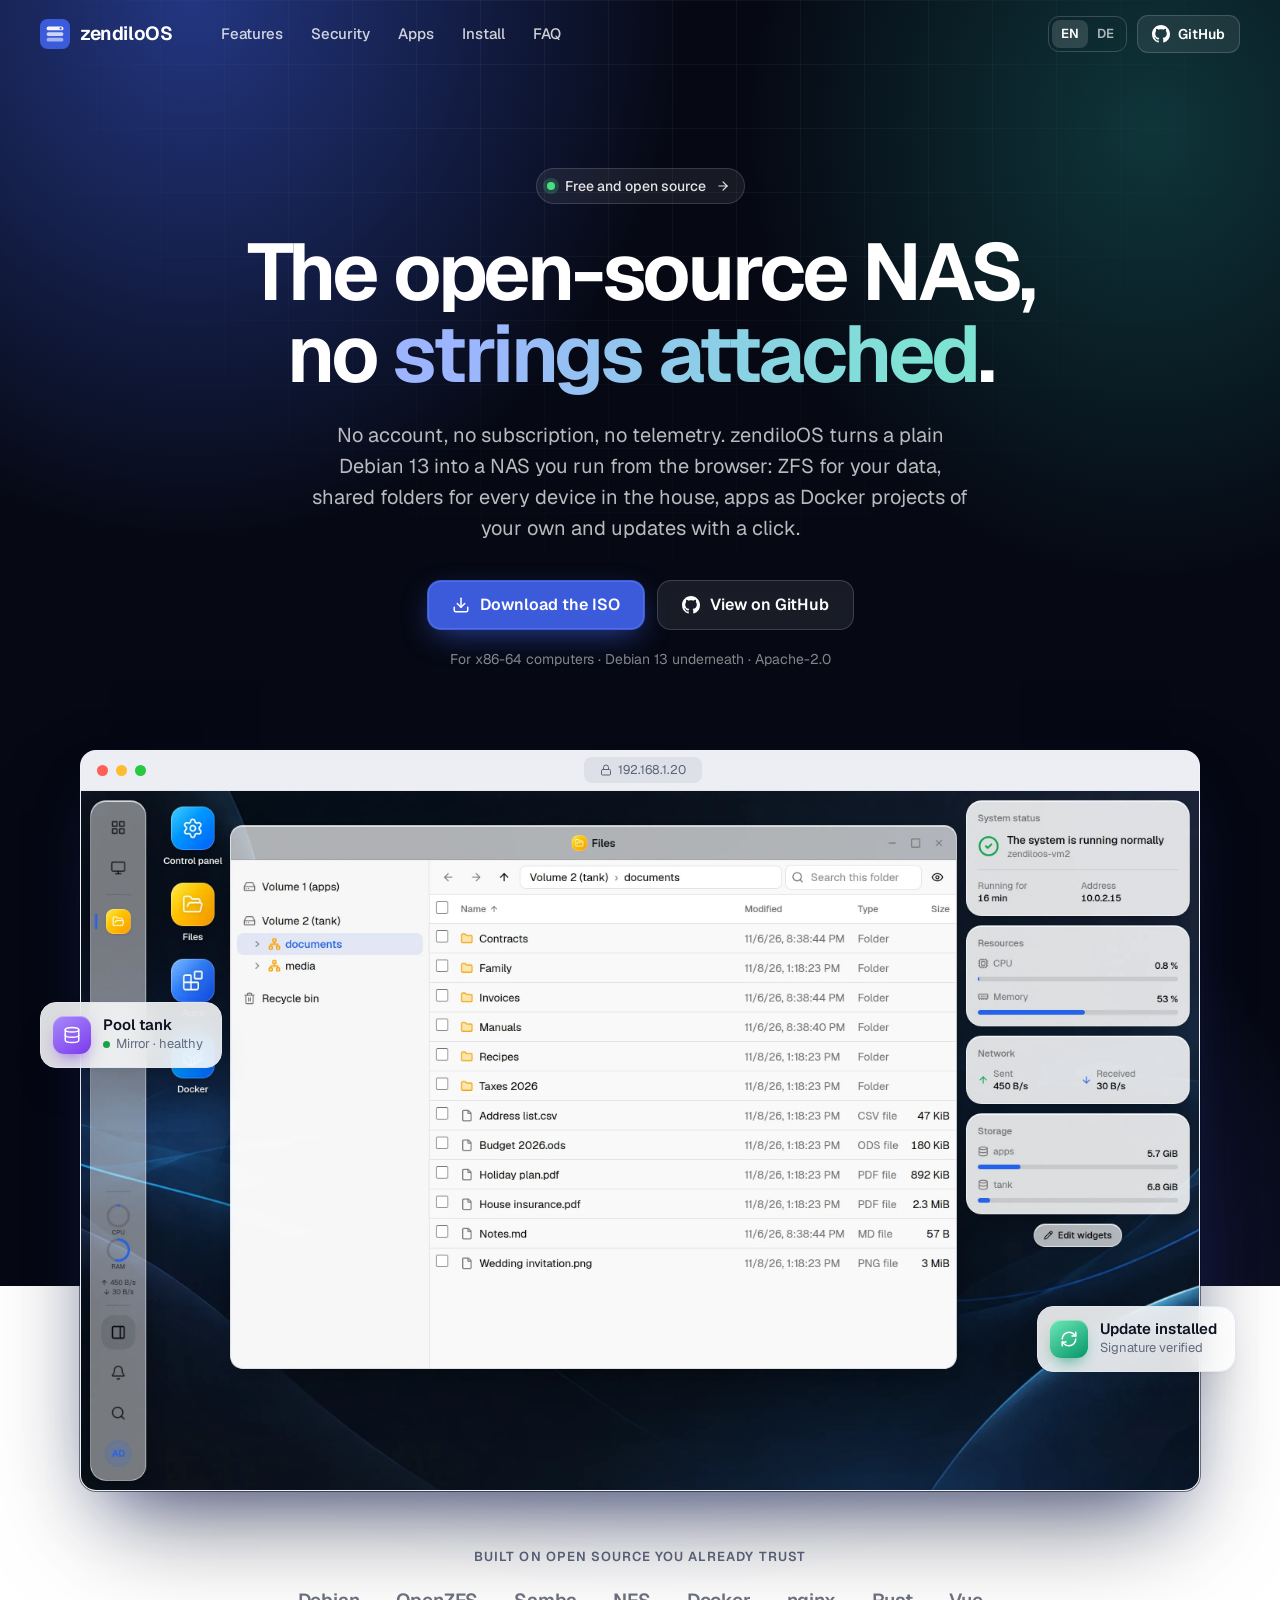
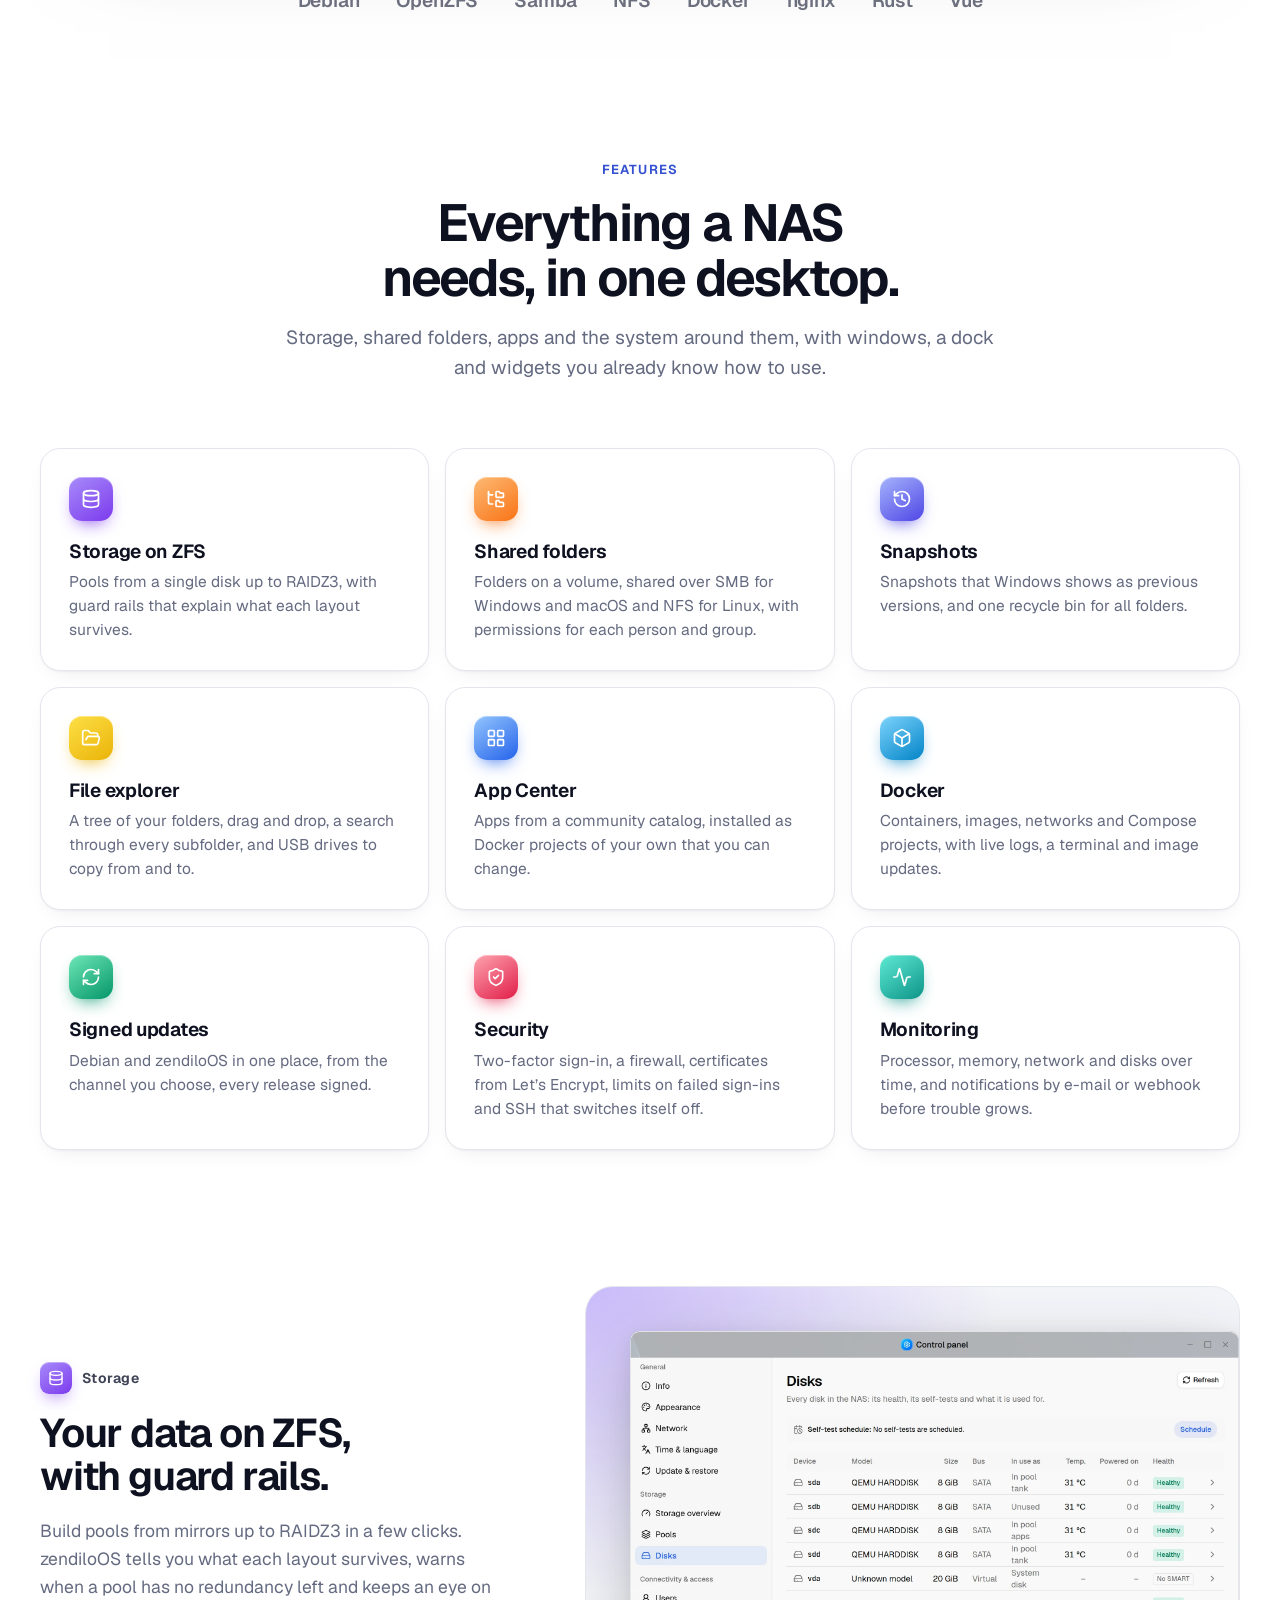
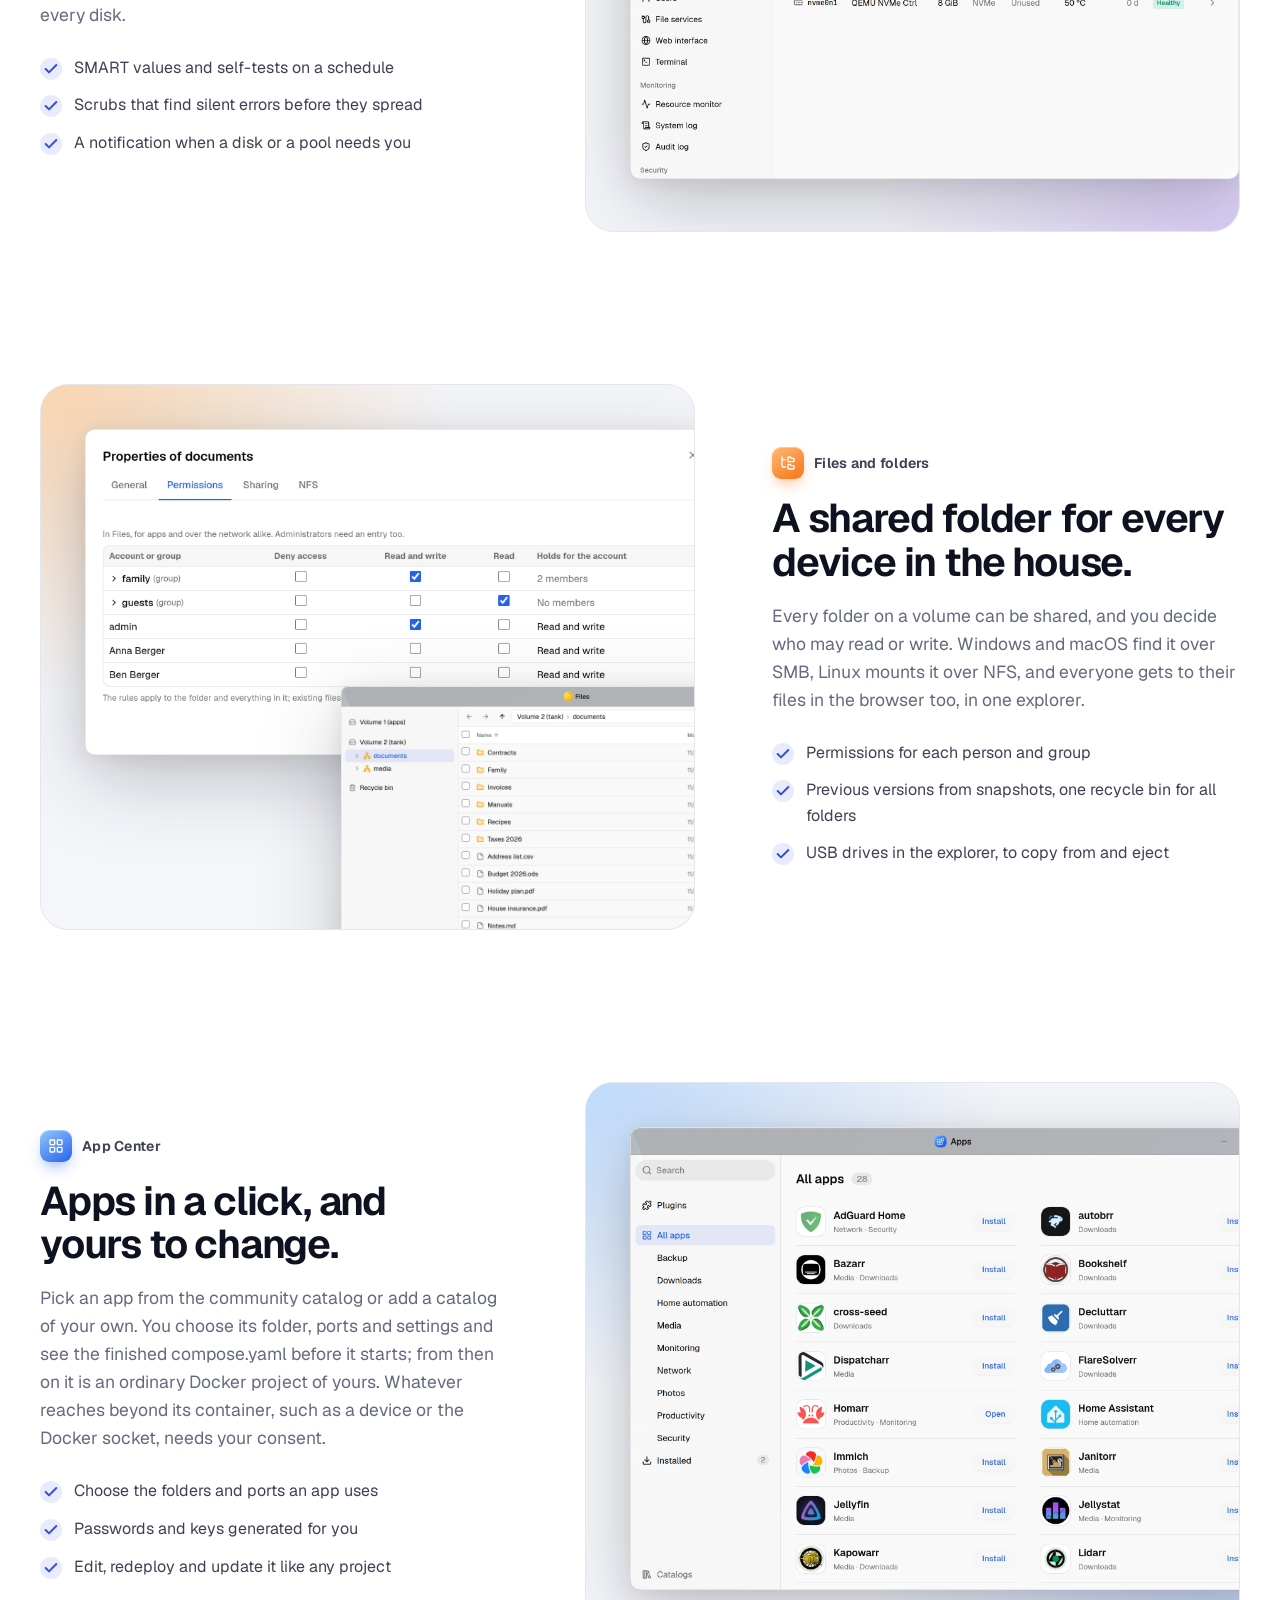
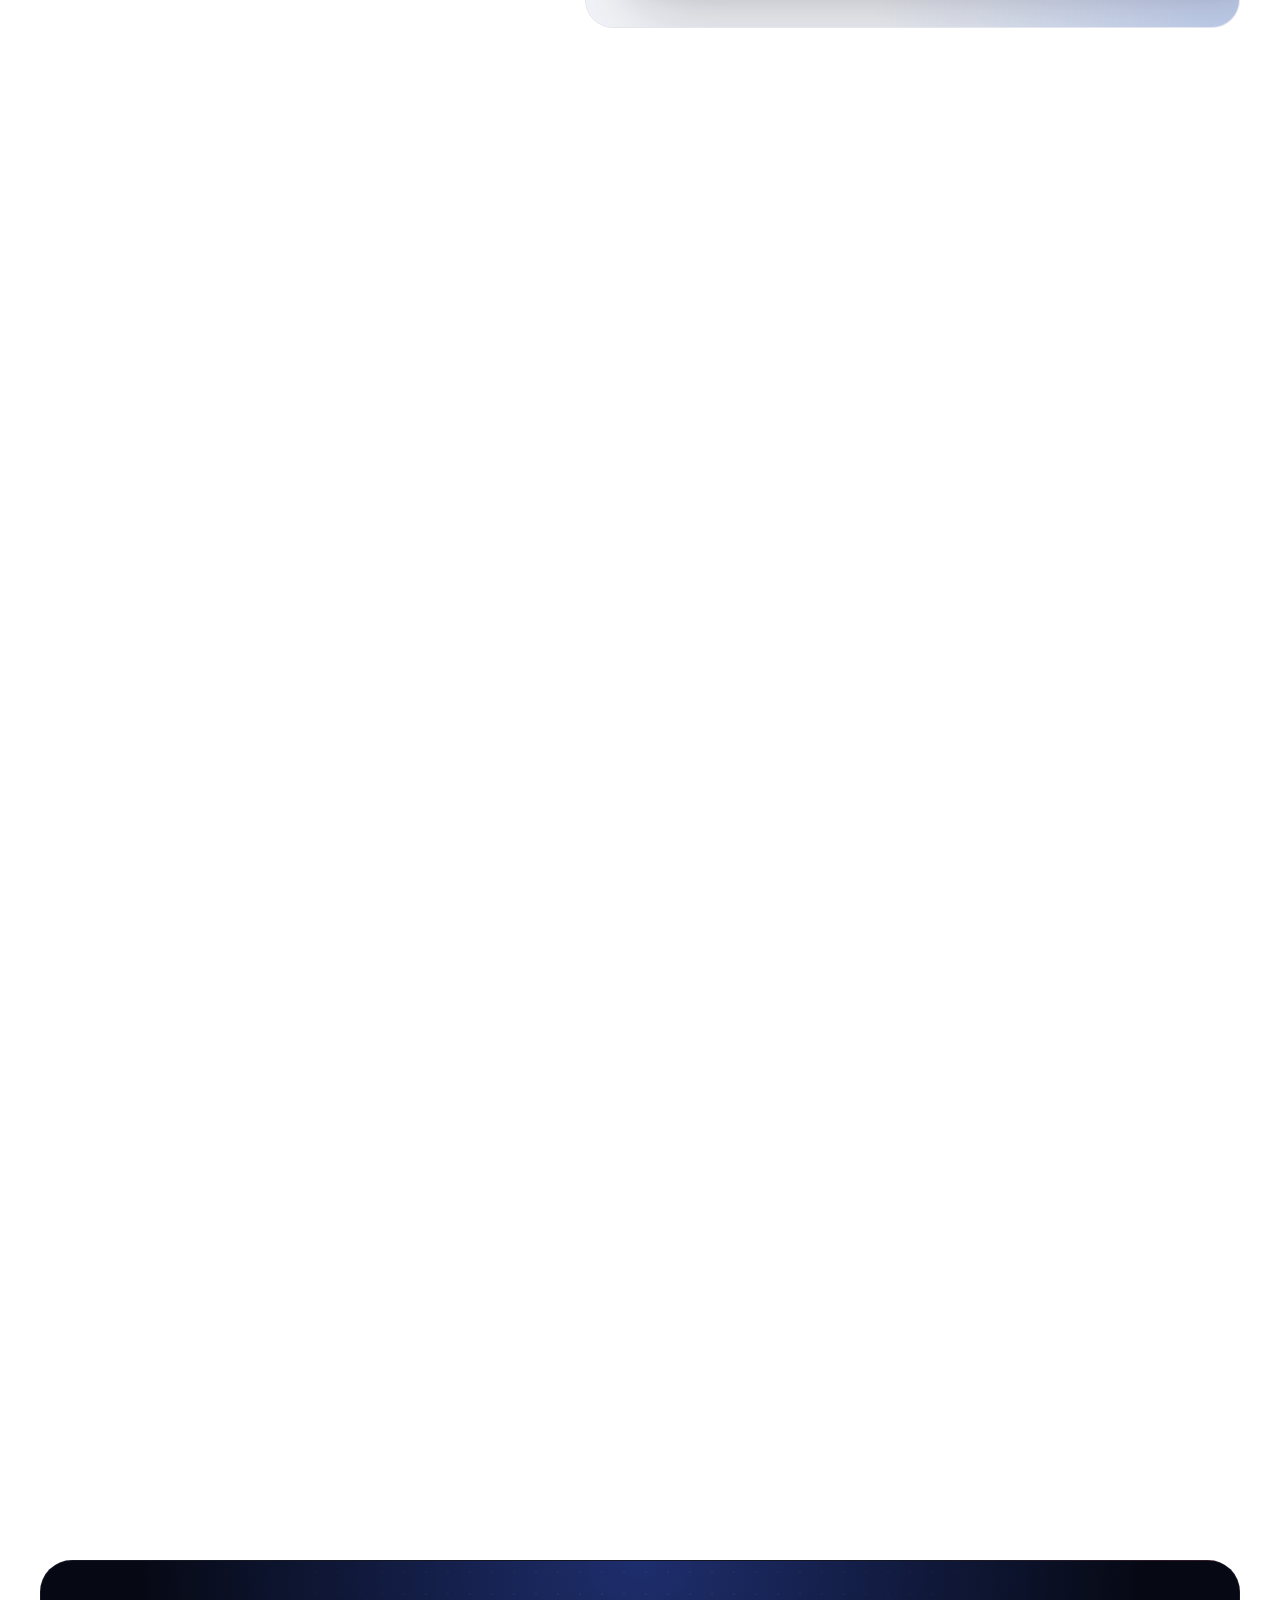
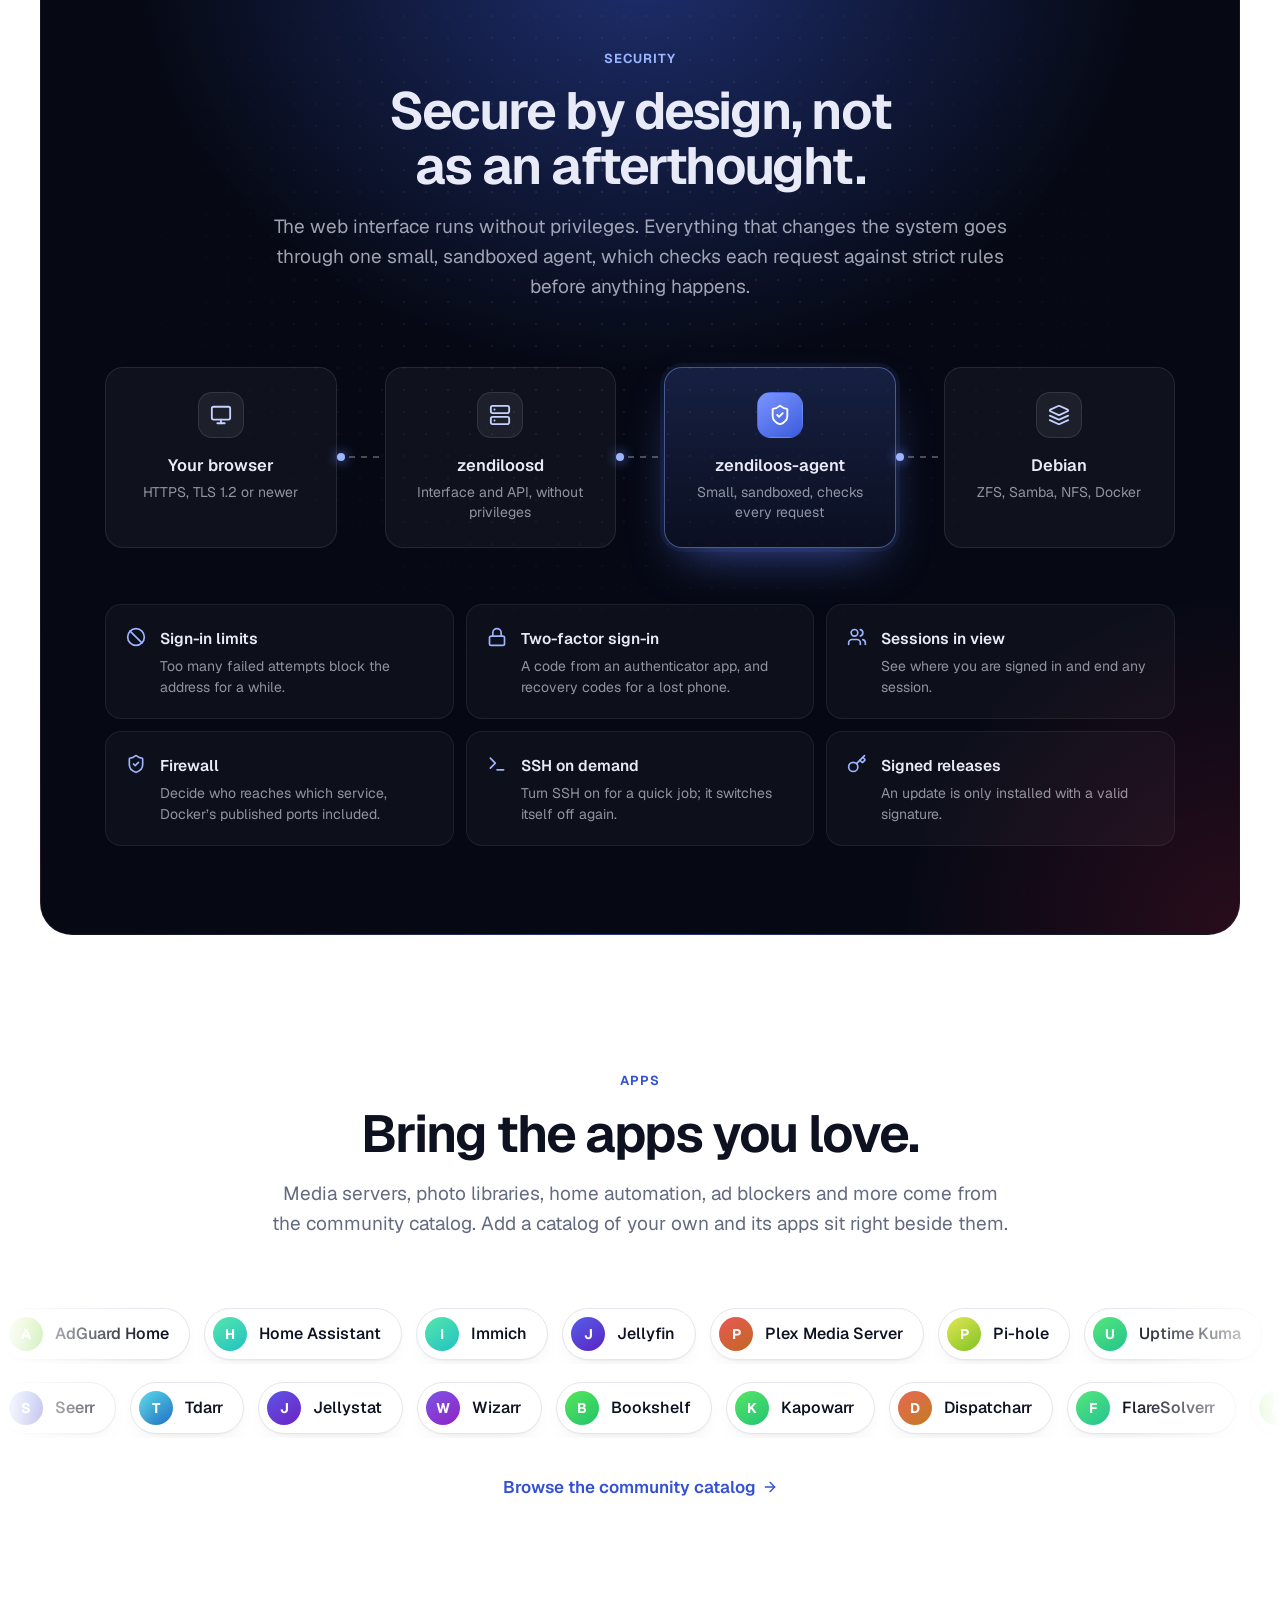
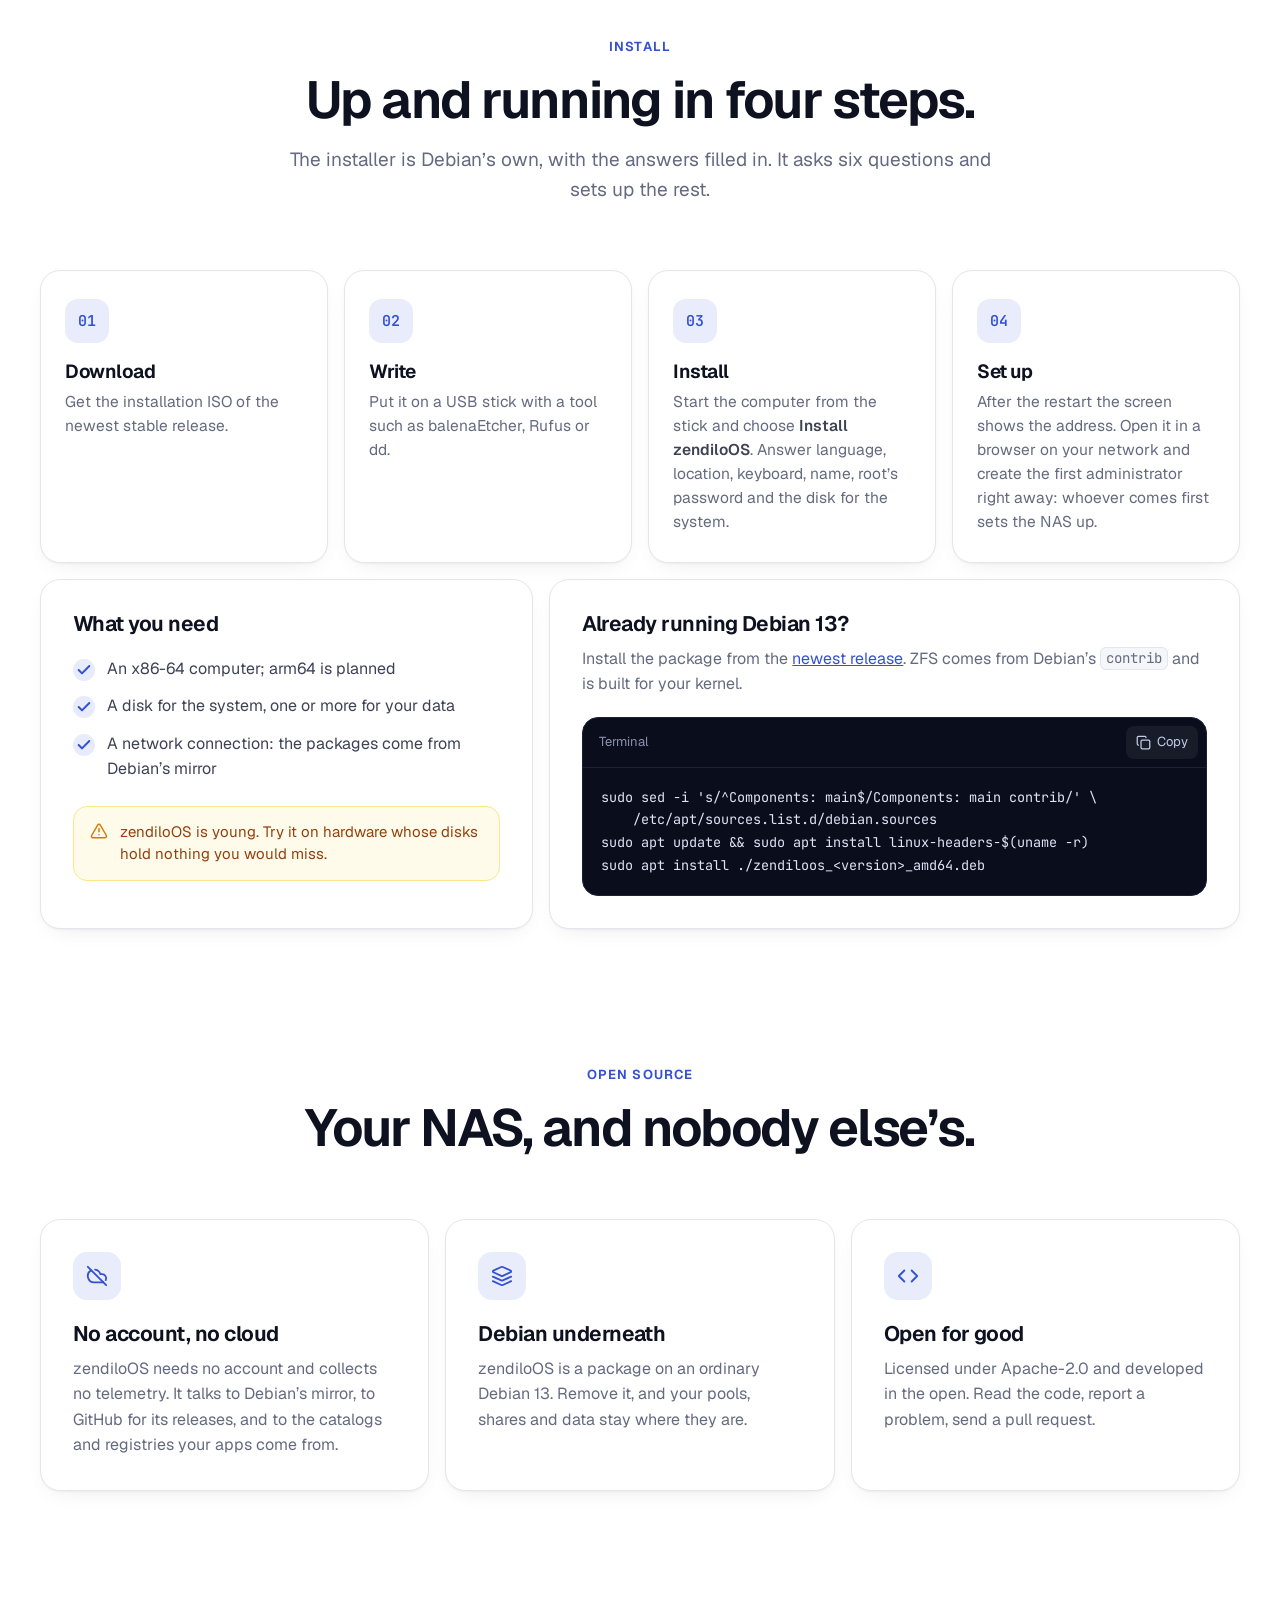
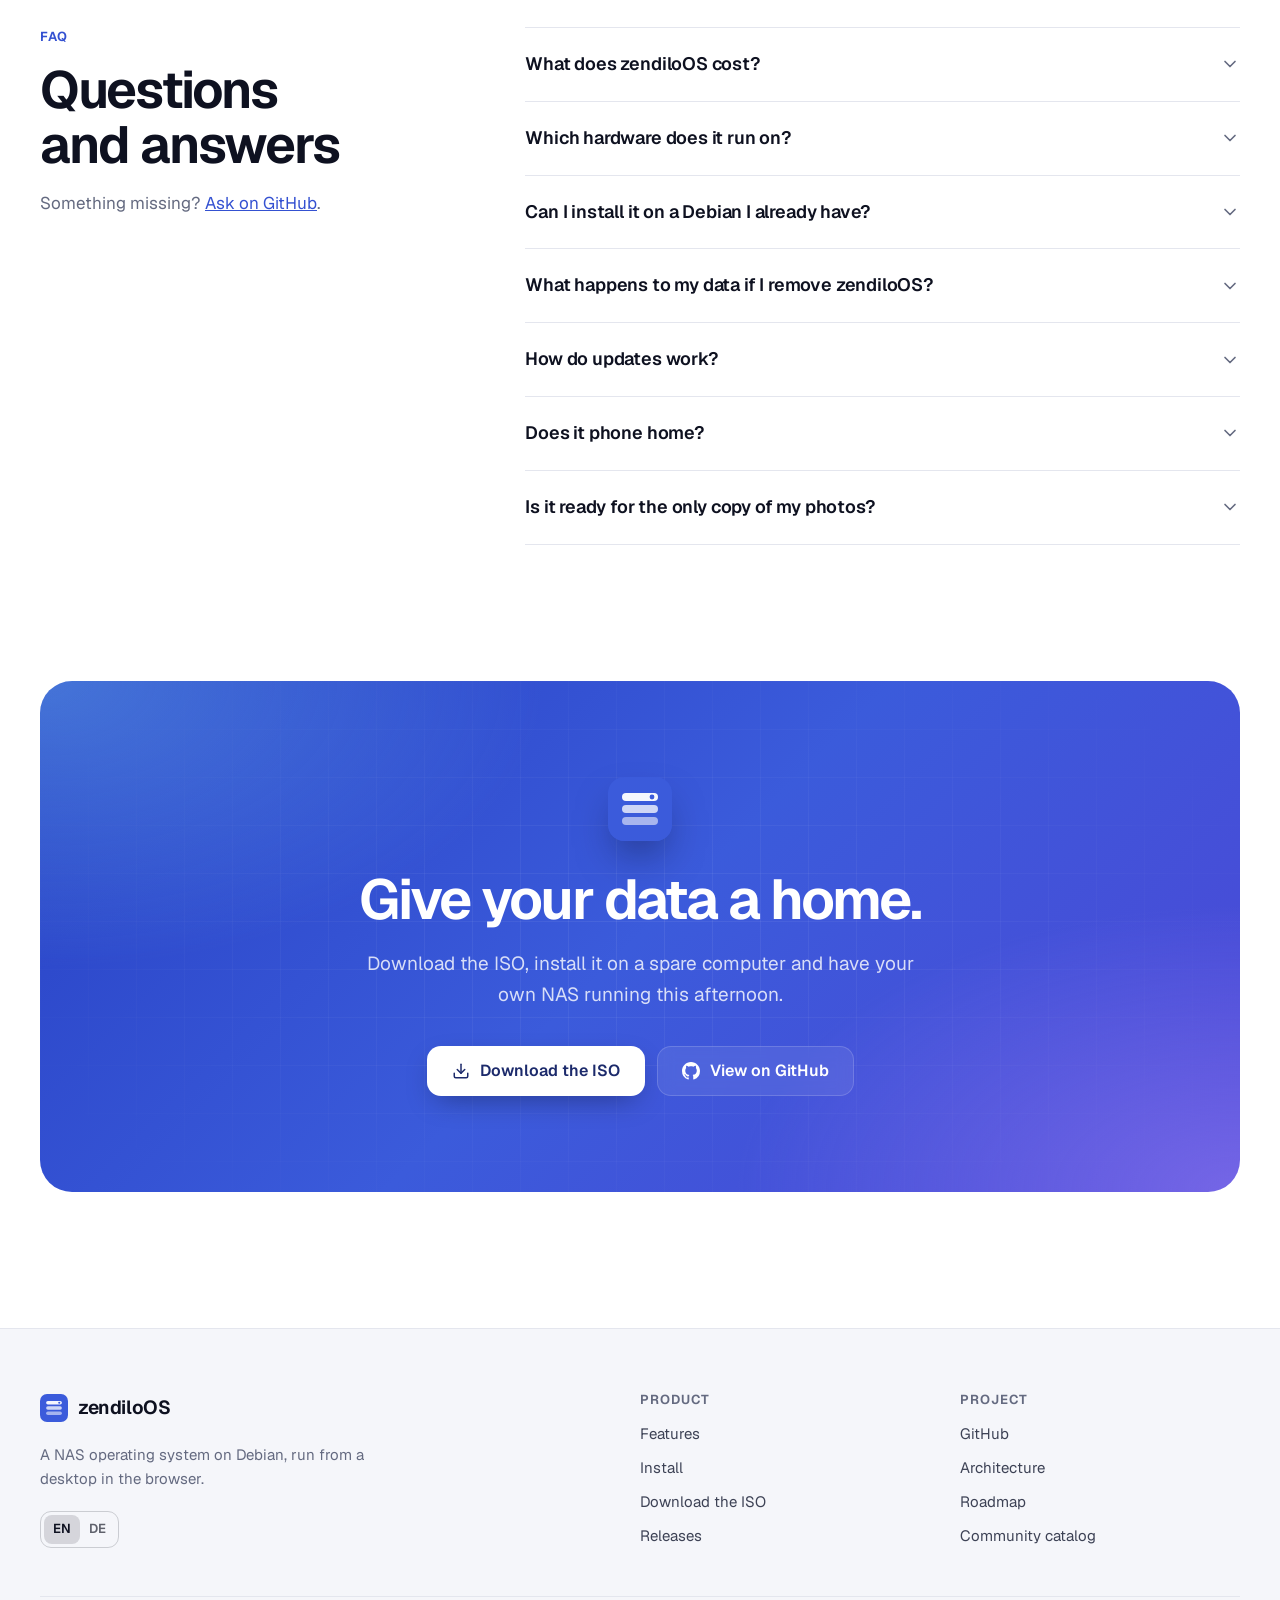
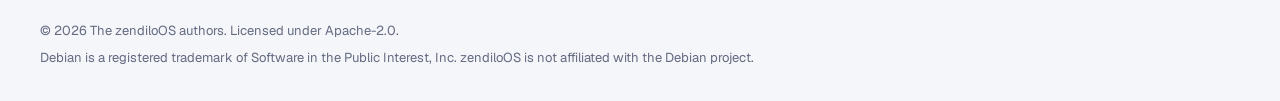
==== index.html @ 6bc957c3 "Lead with the open-source NAS without strings attached The hero said the NAS feels like a desktop, w" ====
<!doctype html>
<html lang="en">
<head>
<meta charset="utf-8">
<meta name="viewport" content="width=device-width, initial-scale=1">
<title>zendiloOS: a NAS you run from your browser</title>
<meta name="description" content="zendiloOS turns Debian 13 into a NAS with ZFS storage, folders shared over SMB and NFS, an App Center for Docker apps, two-factor sign-in, a firewall and signed updates, all from a desktop in your browser. Free and open source.">
<link rel="canonical" href="https://mavnezz.github.io/zendiloOS.page/">
<link rel="alternate" hreflang="en" href="https://mavnezz.github.io/zendiloOS.page/">
<link rel="alternate" hreflang="de" href="https://mavnezz.github.io/zendiloOS.page/de/">
<link rel="alternate" hreflang="x-default" href="https://mavnezz.github.io/zendiloOS.page/">
<meta name="theme-color" content="#070a16">
<meta name="color-scheme" content="light dark">
<link rel="icon" href="favicon.svg" type="image/svg+xml">
<meta property="og:type" content="website">
<meta property="og:site_name" content="zendiloOS">
<meta property="og:title" content="zendiloOS: a NAS you run from your browser">
<meta property="og:description" content="zendiloOS turns Debian 13 into a NAS with ZFS storage, folders shared over SMB and NFS, an App Center for Docker apps, two-factor sign-in, a firewall and signed updates, all from a desktop in your browser. Free and open source.">
<meta property="og:url" content="https://mavnezz.github.io/zendiloOS.page/">
<meta property="og:locale" content="en_US">
<meta property="og:image" content="https://mavnezz.github.io/zendiloOS.page/assets/img/og-en.jpg">
<meta property="og:image:width" content="1200">
<meta property="og:image:height" content="630">
<meta name="twitter:card" content="summary_large_image">
<link rel="preload" href="assets/fonts/geist.woff2" as="font" type="font/woff2" crossorigin>
<link rel="stylesheet" href="assets/css/site.css">
<script>document.documentElement.classList.add('js')
// German visitors who have not picked a language get the German page.
try { if (!localStorage.getItem('zendiloos.lang') && /^de\b/i.test(navigator.language || '') && !/bot|crawl|spider/i.test(navigator.userAgent)) location.replace('de/' + location.hash) } catch (e) {}</script>
<script type="application/ld+json">{"@context":"https://schema.org","@type":"SoftwareApplication","name":"zendiloOS","description":"zendiloOS turns Debian 13 into a NAS with ZFS storage, folders shared over SMB and NFS, an App Center for Docker apps, two-factor sign-in, a firewall and signed updates, all from a desktop in your browser. Free and open source.","url":"https://mavnezz.github.io/zendiloOS.page/","downloadUrl":"https://github.com/mavnezz/zendiloOS/releases/latest/download/zendiloos-amd64-netinst.iso","operatingSystem":"Debian 13","applicationCategory":"UtilitiesApplication","license":"https://www.apache.org/licenses/LICENSE-2.0","offers":{"@type":"Offer","price":"0","priceCurrency":"EUR"},"image":"https://mavnezz.github.io/zendiloOS.page/assets/img/og-en.jpg"}</script>
</head>
<body>
<a class="skip" href="#main">Skip to content</a>

<header class="header" id="top">
  <div class="container header-inner">
    <a class="brand" href="./" aria-label="zendiloOS">
      <img src="favicon.svg" width="30" height="30" alt="">
      <span>zendiloOS</span>
    </a>
    <nav class="nav" id="nav" aria-label="Main"><a href="#features">Features</a><a href="#security">Security</a><a href="#apps">Apps</a><a href="#install">Install</a><a href="#faq">FAQ</a></nav>
    <div class="header-actions">
      <div class="lang" role="group" aria-label="Language"><a href="./" hreflang="en" lang="en" data-lang="en" aria-current="page">EN</a><a href="de/" hreflang="de" lang="de" data-lang="de">DE</a></div>
      <a class="btn btn-small btn-glass" href="https://github.com/mavnezz/zendiloOS" aria-label="GitHub"><svg class="i" width="18" height="18" viewBox="0 0 16 16" fill="currentColor" aria-hidden="true"><path d="M8 0c4.42 0 8 3.58 8 8a8.013 8.013 0 0 1-5.45 7.59c-.4.08-.55-.17-.55-.38 0-.27.01-1.13.01-2.2 0-.75-.25-1.23-.54-1.48 1.78-.2 3.65-.88 3.65-3.95 0-.88-.31-1.59-.82-2.15.08-.2.36-1.02-.08-2.12 0 0-.67-.22-2.2.82-.64-.18-1.32-.27-2-.27-.68 0-1.36.09-2 .27-1.53-1.03-2.2-.82-2.2-.82-.44 1.1-.16 1.92-.08 2.12-.51.56-.82 1.28-.82 2.15 0 3.06 1.86 3.75 3.64 3.95-.23.2-.44.55-.51 1.07-.46.21-1.61.55-2.33-.66-.15-.24-.6-.83-1.23-.82-.67.01-.27.38.01.53.34.19.73.9.82 1.13.16.45.68 1.31 2.69.94 0 .67.01 1.3.01 1.49 0 .21-.15.45-.55.38A7.995 7.995 0 0 1 0 8c0-4.42 3.58-8 8-8Z"/></svg><span class="hide-sm">GitHub</span></a>
      <button class="menu-button" type="button" aria-controls="nav" aria-expanded="false" aria-label="Menu"><svg class="i" width="22" height="22" viewBox="0 0 24 24" fill="none" stroke="currentColor" stroke-width="2" stroke-linecap="round" stroke-linejoin="round" aria-hidden="true"><path d="M4 6h16"/><path d="M4 12h16"/><path d="M4 18h16"/></svg><svg class="i" width="22" height="22" viewBox="0 0 24 24" fill="none" stroke="currentColor" stroke-width="2" stroke-linecap="round" stroke-linejoin="round" aria-hidden="true"><path d="M18 6 6 18"/><path d="m6 6 12 12"/></svg></button>
    </div>
  </div>
</header>

<main id="main">
  <section class="hero">
    <div class="container hero-text">
      <a class="pill" href="https://github.com/mavnezz/zendiloOS/releases/latest" data-release="zendiloOS {version} is out">
        <span class="pill-dot"></span><span data-release-text>Free and open source</span><svg class="i" width="14" height="14" viewBox="0 0 24 24" fill="none" stroke="currentColor" stroke-width="2" stroke-linecap="round" stroke-linejoin="round" aria-hidden="true"><path d="M5 12h14"/><path d="m12 5 7 7-7 7"/></svg>
      </a>
      <h1>The open-source NAS, no <em>strings attached</em>.</h1>
      <p class="lead">No account, no subscription, no telemetry. zendiloOS turns a plain Debian 13 into a NAS you run from the browser: ZFS for your data, shared folders for every device in the house, apps as Docker projects of your own and updates with a click.</p>
      <div class="actions">
        <a class="btn btn-primary" href="https://github.com/mavnezz/zendiloOS/releases/latest/download/zendiloos-amd64-netinst.iso" data-download><svg class="i" width="18" height="18" viewBox="0 0 24 24" fill="none" stroke="currentColor" stroke-width="2" stroke-linecap="round" stroke-linejoin="round" aria-hidden="true"><path d="M12 15V3"/><path d="M21 15v4a2 2 0 0 1-2 2H5a2 2 0 0 1-2-2v-4"/><path d="m7 10 5 5 5-5"/></svg><span>Download the ISO</span></a>
        <a class="btn btn-glass" href="https://github.com/mavnezz/zendiloOS"><svg class="i" width="18" height="18" viewBox="0 0 16 16" fill="currentColor" aria-hidden="true"><path d="M8 0c4.42 0 8 3.58 8 8a8.013 8.013 0 0 1-5.45 7.59c-.4.08-.55-.17-.55-.38 0-.27.01-1.13.01-2.2 0-.75-.25-1.23-.54-1.48 1.78-.2 3.65-.88 3.65-3.95 0-.88-.31-1.59-.82-2.15.08-.2.36-1.02-.08-2.12 0 0-.67-.22-2.2.82-.64-.18-1.32-.27-2-.27-.68 0-1.36.09-2 .27-1.53-1.03-2.2-.82-2.2-.82-.44 1.1-.16 1.92-.08 2.12-.51.56-.82 1.28-.82 2.15 0 3.06 1.86 3.75 3.64 3.95-.23.2-.44.55-.51 1.07-.46.21-1.61.55-2.33-.66-.15-.24-.6-.83-1.23-.82-.67.01-.27.38.01.53.34.19.73.9.82 1.13.16.45.68 1.31 2.69.94 0 .67.01 1.3.01 1.49 0 .21-.15.45-.55.38A7.995 7.995 0 0 1 0 8c0-4.42 3.58-8 8-8Z"/></svg><span>View on GitHub</span></a>
      </div>
      <p class="hero-meta"><span data-download-meta data-template="Version {version} · {size} · x86-64 · Apache-2.0">For x86-64 computers · Debian 13 underneath · Apache-2.0</span></p>
    </div>
    <div class="container">
      <div class="hero-visual">
        <div class="frame">
          <div class="frame-bar" aria-hidden="true">
            <i></i><i></i><i></i>
            <span class="frame-url"><svg class="i" width="12" height="12" viewBox="0 0 24 24" fill="none" stroke="currentColor" stroke-width="2" stroke-linecap="round" stroke-linejoin="round" aria-hidden="true"><rect width="18" height="11" x="3" y="11" rx="2" ry="2"/><path d="M7 11V7a5 5 0 0 1 10 0v4"/></svg>192.168.1.20</span>
          </div>
          <picture class=""><source srcset="assets/img/hero-dark.webp" media="(prefers-color-scheme: dark)"><img src="assets/img/hero-light.webp" width="2880" height="1800" alt="The zendiloOS desktop in a browser: the file explorer shows the documents folder, widgets beside it show the system status, resources, network and storage." fetchpriority="high" decoding="async"></picture>
        </div>
        <div class="chip chip-a" aria-hidden="true">
          <span class="tile" style="--c1:#a78bfa;--c2:#7c3aed"><svg class="i" width="18" height="18" viewBox="0 0 24 24" fill="none" stroke="currentColor" stroke-width="2" stroke-linecap="round" stroke-linejoin="round" aria-hidden="true"><ellipse cx="12" cy="5" rx="9" ry="3"/><path d="M3 5V19A9 3 0 0 0 21 19V5"/><path d="M3 12A9 3 0 0 0 21 12"/></svg></span>
          <span><strong>Pool tank</strong><small><i class="ok"></i>Mirror · healthy</small></span>
        </div>
        <div class="chip chip-b" aria-hidden="true">
          <span class="tile" style="--c1:#6ee7b7;--c2:#059669"><svg class="i" width="18" height="18" viewBox="0 0 24 24" fill="none" stroke="currentColor" stroke-width="2" stroke-linecap="round" stroke-linejoin="round" aria-hidden="true"><path d="M3 12a9 9 0 0 1 9-9 9.75 9.75 0 0 1 6.74 2.74L21 8"/><path d="M21 3v5h-5"/><path d="M21 12a9 9 0 0 1-9 9 9.75 9.75 0 0 1-6.74-2.74L3 16"/><path d="M8 16H3v5"/></svg></span>
          <span><strong>Update installed</strong><small>Signature verified</small></span>
        </div>
      </div>
    </div>
  </section>

  <section class="built-on" aria-label="Built on open source you already trust">
    <div class="container">
      <p>Built on open source you already trust</p>
      <ul><li>Debian</li><li>OpenZFS</li><li>Samba</li><li>NFS</li><li>Docker</li><li>nginx</li><li>Rust</li><li>Vue</li></ul>
    </div>
  </section>

  <section class="section" id="features">
    <div class="container">
      <header class="section-head reveal">
        <p class="eyebrow">Features</p>
        <h2>Everything a NAS needs, in one desktop.</h2>
        <p>Storage, shared folders, apps and the system around them, with windows, a dock and widgets you already know how to use.</p>
      </header>
      <div class="features">
        <article class="card feature reveal">
          <span class="tile" style="--c1:#a78bfa;--c2:#7c3aed"><svg class="i" width="20" height="20" viewBox="0 0 24 24" fill="none" stroke="currentColor" stroke-width="2" stroke-linecap="round" stroke-linejoin="round" aria-hidden="true"><ellipse cx="12" cy="5" rx="9" ry="3"/><path d="M3 5V19A9 3 0 0 0 21 19V5"/><path d="M3 12A9 3 0 0 0 21 12"/></svg></span>
          <h3>Storage on ZFS</h3>
          <p>Pools from a single disk up to RAIDZ3, with guard rails that explain what each layout survives.</p>
        </article>
        <article class="card feature reveal">
          <span class="tile" style="--c1:#fdba74;--c2:#f97316"><svg class="i" width="20" height="20" viewBox="0 0 24 24" fill="none" stroke="currentColor" stroke-width="2" stroke-linecap="round" stroke-linejoin="round" aria-hidden="true"><path d="M20 10a1 1 0 0 0 1-1V6a1 1 0 0 0-1-1h-2.5a1 1 0 0 1-.8-.4l-.9-1.2A1 1 0 0 0 15 3h-2a1 1 0 0 0-1 1v5a1 1 0 0 0 1 1Z"/><path d="M20 21a1 1 0 0 0 1-1v-3a1 1 0 0 0-1-1h-2.9a1 1 0 0 1-.88-.55l-.42-.85a1 1 0 0 0-.92-.6H13a1 1 0 0 0-1 1v5a1 1 0 0 0 1 1Z"/><path d="M3 5a2 2 0 0 0 2 2h3"/><path d="M3 3v13a2 2 0 0 0 2 2h3"/></svg></span>
          <h3>Shared folders</h3>
          <p>Folders on a volume, shared over SMB for Windows and macOS and NFS for Linux, with permissions for each person and group.</p>
        </article>
        <article class="card feature reveal">
          <span class="tile" style="--c1:#a5b4fc;--c2:#4f46e5"><svg class="i" width="20" height="20" viewBox="0 0 24 24" fill="none" stroke="currentColor" stroke-width="2" stroke-linecap="round" stroke-linejoin="round" aria-hidden="true"><path d="M3 12a9 9 0 1 0 9-9 9.75 9.75 0 0 0-6.74 2.74L3 8"/><path d="M3 3v5h5"/><path d="M12 7v5l4 2"/></svg></span>
          <h3>Snapshots</h3>
          <p>Snapshots that Windows shows as previous versions, and one recycle bin for all folders.</p>
        </article>
        <article class="card feature reveal">
          <span class="tile" style="--c1:#fde047;--c2:#eab308"><svg class="i" width="20" height="20" viewBox="0 0 24 24" fill="none" stroke="currentColor" stroke-width="2" stroke-linecap="round" stroke-linejoin="round" aria-hidden="true"><path d="m6 14 1.5-2.9A2 2 0 0 1 9.24 10H20a2 2 0 0 1 1.94 2.5l-1.54 6a2 2 0 0 1-1.95 1.5H4a2 2 0 0 1-2-2V5a2 2 0 0 1 2-2h3.9a2 2 0 0 1 1.69.9l.81 1.2a2 2 0 0 0 1.67.9H18a2 2 0 0 1 2 2v2"/></svg></span>
          <h3>File explorer</h3>
          <p>A tree of your folders, drag and drop, a search through every subfolder, and USB drives to copy from and to.</p>
        </article>
        <article class="card feature reveal">
          <span class="tile" style="--c1:#93c5fd;--c2:#2563eb"><svg class="i" width="20" height="20" viewBox="0 0 24 24" fill="none" stroke="currentColor" stroke-width="2" stroke-linecap="round" stroke-linejoin="round" aria-hidden="true"><rect width="7" height="7" x="3" y="3" rx="1"/><rect width="7" height="7" x="14" y="3" rx="1"/><rect width="7" height="7" x="14" y="14" rx="1"/><rect width="7" height="7" x="3" y="14" rx="1"/></svg></span>
          <h3>App Center</h3>
          <p>Apps from a community catalog, installed as Docker projects of your own that you can change.</p>
        </article>
        <article class="card feature reveal">
          <span class="tile" style="--c1:#7dd3fc;--c2:#0284c7"><svg class="i" width="20" height="20" viewBox="0 0 24 24" fill="none" stroke="currentColor" stroke-width="2" stroke-linecap="round" stroke-linejoin="round" aria-hidden="true"><path d="M21 8a2 2 0 0 0-1-1.73l-7-4a2 2 0 0 0-2 0l-7 4A2 2 0 0 0 3 8v8a2 2 0 0 0 1 1.73l7 4a2 2 0 0 0 2 0l7-4A2 2 0 0 0 21 16Z"/><path d="m3.3 7 8.7 5 8.7-5"/><path d="M12 22V12"/></svg></span>
          <h3>Docker</h3>
          <p>Containers, images, networks and Compose projects, with live logs, a terminal and image updates.</p>
        </article>
        <article class="card feature reveal">
          <span class="tile" style="--c1:#6ee7b7;--c2:#059669"><svg class="i" width="20" height="20" viewBox="0 0 24 24" fill="none" stroke="currentColor" stroke-width="2" stroke-linecap="round" stroke-linejoin="round" aria-hidden="true"><path d="M3 12a9 9 0 0 1 9-9 9.75 9.75 0 0 1 6.74 2.74L21 8"/><path d="M21 3v5h-5"/><path d="M21 12a9 9 0 0 1-9 9 9.75 9.75 0 0 1-6.74-2.74L3 16"/><path d="M8 16H3v5"/></svg></span>
          <h3>Signed updates</h3>
          <p>Debian and zendiloOS in one place, from the channel you choose, every release signed.</p>
        </article>
        <article class="card feature reveal">
          <span class="tile" style="--c1:#fda4af;--c2:#e11d48"><svg class="i" width="20" height="20" viewBox="0 0 24 24" fill="none" stroke="currentColor" stroke-width="2" stroke-linecap="round" stroke-linejoin="round" aria-hidden="true"><path d="M20 13c0 5-3.5 7.5-7.66 8.95a1 1 0 0 1-.67-.01C7.5 20.5 4 18 4 13V6a1 1 0 0 1 1-1c2 0 4.5-1.2 6.24-2.72a1.17 1.17 0 0 1 1.52 0C14.51 3.81 17 5 19 5a1 1 0 0 1 1 1z"/><path d="m9 12 2 2 4-4"/></svg></span>
          <h3>Security</h3>
          <p>Two-factor sign-in, a firewall, certificates from Let’s Encrypt, limits on failed sign-ins and SSH that switches itself off.</p>
        </article>
        <article class="card feature reveal">
          <span class="tile" style="--c1:#5eead4;--c2:#0d9488"><svg class="i" width="20" height="20" viewBox="0 0 24 24" fill="none" stroke="currentColor" stroke-width="2" stroke-linecap="round" stroke-linejoin="round" aria-hidden="true"><path d="M22 12h-2.48a2 2 0 0 0-1.93 1.46l-2.35 8.36a.25.25 0 0 1-.48 0L9.24 2.18a.25.25 0 0 0-.48 0l-2.35 8.36A2 2 0 0 1 4.49 12H2"/></svg></span>
          <h3>Monitoring</h3>
          <p>Processor, memory, network and disks over time, and notifications by e-mail or webhook before trouble grows.</p>
        </article>
      </div>
    </div>
  </section>

  <section class="section section-tour" aria-label="A tour of zendiloOS">
    <div class="container tour">
      <div class="row reveal" id="tour-storage">
        <div class="row-text">
          <p class="eyebrow-app" style="--c1:#a78bfa;--c2:#7c3aed"><span class="tile" style="--c1:#a78bfa;--c2:#7c3aed"><svg class="i" width="16" height="16" viewBox="0 0 24 24" fill="none" stroke="currentColor" stroke-width="2" stroke-linecap="round" stroke-linejoin="round" aria-hidden="true"><ellipse cx="12" cy="5" rx="9" ry="3"/><path d="M3 5V19A9 3 0 0 0 21 19V5"/><path d="M3 12A9 3 0 0 0 21 12"/></svg></span><span>Storage</span></p>
          <h3>Your data on ZFS, with guard rails.</h3>
          <p>Build pools from mirrors up to RAIDZ3 in a few clicks. zendiloOS tells you what each layout survives, warns when a pool has no redundancy left and keeps an eye on every disk.</p>
          <ul class="checks"><li><svg class="i" width="18" height="18" viewBox="0 0 24 24" fill="none" stroke="currentColor" stroke-width="2" stroke-linecap="round" stroke-linejoin="round" aria-hidden="true"><path d="M20 6 9 17l-5-5"/></svg><span>SMART values and self-tests on a schedule</span></li><li><svg class="i" width="18" height="18" viewBox="0 0 24 24" fill="none" stroke="currentColor" stroke-width="2" stroke-linecap="round" stroke-linejoin="round" aria-hidden="true"><path d="M20 6 9 17l-5-5"/></svg><span>Scrubs that find silent errors before they spread</span></li><li><svg class="i" width="18" height="18" viewBox="0 0 24 24" fill="none" stroke="currentColor" stroke-width="2" stroke-linecap="round" stroke-linejoin="round" aria-hidden="true"><path d="M20 6 9 17l-5-5"/></svg><span>A notification when a disk or a pool needs you</span></li></ul>
        </div>
        <div class="stage fit" style="--c1:#a78bfa;--c2:#7c3aed"><picture class=""><source srcset="assets/img/disks-dark.webp" media="(prefers-color-scheme: dark)"><img src="assets/img/disks-light.webp" width="2064" height="1520" alt="The disks page of the control panel, listing every disk with its model, size, pool, temperature and SMART health." loading="lazy" decoding="async"></picture></div>
      </div>
      <div class="row flip reveal" id="tour-shares">
        <div class="row-text">
          <p class="eyebrow-app" style="--c1:#fdba74;--c2:#f97316"><span class="tile" style="--c1:#fdba74;--c2:#f97316"><svg class="i" width="16" height="16" viewBox="0 0 24 24" fill="none" stroke="currentColor" stroke-width="2" stroke-linecap="round" stroke-linejoin="round" aria-hidden="true"><path d="M20 10a1 1 0 0 0 1-1V6a1 1 0 0 0-1-1h-2.5a1 1 0 0 1-.8-.4l-.9-1.2A1 1 0 0 0 15 3h-2a1 1 0 0 0-1 1v5a1 1 0 0 0 1 1Z"/><path d="M20 21a1 1 0 0 0 1-1v-3a1 1 0 0 0-1-1h-2.9a1 1 0 0 1-.88-.55l-.42-.85a1 1 0 0 0-.92-.6H13a1 1 0 0 0-1 1v5a1 1 0 0 0 1 1Z"/><path d="M3 5a2 2 0 0 0 2 2h3"/><path d="M3 3v13a2 2 0 0 0 2 2h3"/></svg></span><span>Files and folders</span></p>
          <h3>A shared folder for every device in the house.</h3>
          <p>Every folder on a volume can be shared, and you decide who may read or write. Windows and macOS find it over SMB, Linux mounts it over NFS, and everyone gets to their files in the browser too, in one explorer.</p>
          <ul class="checks"><li><svg class="i" width="18" height="18" viewBox="0 0 24 24" fill="none" stroke="currentColor" stroke-width="2" stroke-linecap="round" stroke-linejoin="round" aria-hidden="true"><path d="M20 6 9 17l-5-5"/></svg><span>Permissions for each person and group</span></li><li><svg class="i" width="18" height="18" viewBox="0 0 24 24" fill="none" stroke="currentColor" stroke-width="2" stroke-linecap="round" stroke-linejoin="round" aria-hidden="true"><path d="M20 6 9 17l-5-5"/></svg><span>Previous versions from snapshots, one recycle bin for all folders</span></li><li><svg class="i" width="18" height="18" viewBox="0 0 24 24" fill="none" stroke="currentColor" stroke-width="2" stroke-linecap="round" stroke-linejoin="round" aria-hidden="true"><path d="M20 6 9 17l-5-5"/></svg><span>USB drives in the explorer, to copy from and eject</span></li></ul>
        </div>
        <div class="stage stack" style="--c1:#fdba74;--c2:#f97316"><picture class=""><source srcset="assets/img/shares-dark.webp" media="(prefers-color-scheme: dark)"><img src="assets/img/shares-light.webp" width="1792" height="924" alt="The properties of the documents folder: the family group may read and write, guests may read." loading="lazy" decoding="async"></picture><picture class="back"><source srcset="assets/img/files-dark.webp" media="(prefers-color-scheme: dark)"><img src="assets/img/files-light.webp" width="2064" height="1400" alt="The file explorer in the browser, showing the documents folder." loading="lazy" decoding="async"></picture></div>
      </div>
      <div class="row reveal" id="tour-apps">
        <div class="row-text">
          <p class="eyebrow-app" style="--c1:#93c5fd;--c2:#2563eb"><span class="tile" style="--c1:#93c5fd;--c2:#2563eb"><svg class="i" width="16" height="16" viewBox="0 0 24 24" fill="none" stroke="currentColor" stroke-width="2" stroke-linecap="round" stroke-linejoin="round" aria-hidden="true"><rect width="7" height="7" x="3" y="3" rx="1"/><rect width="7" height="7" x="14" y="3" rx="1"/><rect width="7" height="7" x="14" y="14" rx="1"/><rect width="7" height="7" x="3" y="14" rx="1"/></svg></span><span>App Center</span></p>
          <h3>Apps in a click, and yours to change.</h3>
          <p>Pick an app from the community catalog or add a catalog of your own. You choose its folder, ports and settings and see the finished compose.yaml before it starts; from then on it is an ordinary Docker project of yours. Whatever reaches beyond its container, such as a device or the Docker socket, needs your consent.</p>
          <ul class="checks"><li><svg class="i" width="18" height="18" viewBox="0 0 24 24" fill="none" stroke="currentColor" stroke-width="2" stroke-linecap="round" stroke-linejoin="round" aria-hidden="true"><path d="M20 6 9 17l-5-5"/></svg><span>Choose the folders and ports an app uses</span></li><li><svg class="i" width="18" height="18" viewBox="0 0 24 24" fill="none" stroke="currentColor" stroke-width="2" stroke-linecap="round" stroke-linejoin="round" aria-hidden="true"><path d="M20 6 9 17l-5-5"/></svg><span>Passwords and keys generated for you</span></li><li><svg class="i" width="18" height="18" viewBox="0 0 24 24" fill="none" stroke="currentColor" stroke-width="2" stroke-linecap="round" stroke-linejoin="round" aria-hidden="true"><path d="M20 6 9 17l-5-5"/></svg><span>Edit, redeploy and update it like any project</span></li></ul>
        </div>
        <div class="stage" style="--c1:#93c5fd;--c2:#2563eb"><picture class=""><source srcset="assets/img/apps-dark.webp" media="(prefers-color-scheme: dark)"><img src="assets/img/apps-light.webp" width="2064" height="1480" alt="The App Center with apps such as AdGuard Home, Immich, Jellyfin and Home Assistant." loading="lazy" decoding="async"></picture></div>
      </div>
      <div class="row flip reveal" id="tour-docker">
        <div class="row-text">
          <p class="eyebrow-app" style="--c1:#7dd3fc;--c2:#0284c7"><span class="tile" style="--c1:#7dd3fc;--c2:#0284c7"><svg class="i" width="16" height="16" viewBox="0 0 24 24" fill="none" stroke="currentColor" stroke-width="2" stroke-linecap="round" stroke-linejoin="round" aria-hidden="true"><path d="M21 8a2 2 0 0 0-1-1.73l-7-4a2 2 0 0 0-2 0l-7 4A2 2 0 0 0 3 8v8a2 2 0 0 0 1 1.73l7 4a2 2 0 0 0 2 0l7-4A2 2 0 0 0 21 16Z"/><path d="m3.3 7 8.7 5 8.7-5"/><path d="M12 22V12"/></svg></span><span>Docker</span></p>
          <h3>Docker, when you want the details.</h3>
          <p>Docker is a plugin of the App Center: install it with a click when you need it, then follow your containers, images, networks and logs, or run Compose projects of your own.</p>
          <ul class="checks"><li><svg class="i" width="18" height="18" viewBox="0 0 24 24" fill="none" stroke="currentColor" stroke-width="2" stroke-linecap="round" stroke-linejoin="round" aria-hidden="true"><path d="M20 6 9 17l-5-5"/></svg><span>A page for every container, with its live log and a terminal</span></li><li><svg class="i" width="18" height="18" viewBox="0 0 24 24" fill="none" stroke="currentColor" stroke-width="2" stroke-linecap="round" stroke-linejoin="round" aria-hidden="true"><path d="M20 6 9 17l-5-5"/></svg><span>Containers with a newer image marked and updated from the list</span></li><li><svg class="i" width="18" height="18" viewBox="0 0 24 24" fill="none" stroke="currentColor" stroke-width="2" stroke-linecap="round" stroke-linejoin="round" aria-hidden="true"><path d="M20 6 9 17l-5-5"/></svg><span>Docker from Debian’s own packages</span></li></ul>
        </div>
        <div class="stage" style="--c1:#7dd3fc;--c2:#0284c7"><picture class=""><source srcset="assets/img/docker-dark.webp" media="(prefers-color-scheme: dark)"><img src="assets/img/docker-light.webp" width="2064" height="1520" alt="The containers in the Docker app: Homarr and Uptime Kuma running and healthy, an update available for Homarr." loading="lazy" decoding="async"></picture></div>
      </div>
      <div class="row reveal" id="tour-updates">
        <div class="row-text">
          <p class="eyebrow-app" style="--c1:#6ee7b7;--c2:#059669"><span class="tile" style="--c1:#6ee7b7;--c2:#059669"><svg class="i" width="16" height="16" viewBox="0 0 24 24" fill="none" stroke="currentColor" stroke-width="2" stroke-linecap="round" stroke-linejoin="round" aria-hidden="true"><path d="M3 12a9 9 0 0 1 9-9 9.75 9.75 0 0 1 6.74 2.74L21 8"/><path d="M21 3v5h-5"/><path d="M21 12a9 9 0 0 1-9 9 9.75 9.75 0 0 1-6.74-2.74L3 16"/><path d="M8 16H3v5"/></svg></span><span>Updates</span></p>
          <h3>Updates without surprises.</h3>
          <p>Once a day zendiloOS looks for updates: Debian’s packages and new releases of zendiloOS itself. You decide when to install them, and the NAS only restarts when you say so.</p>
          <ul class="checks"><li><svg class="i" width="18" height="18" viewBox="0 0 24 24" fill="none" stroke="currentColor" stroke-width="2" stroke-linecap="round" stroke-linejoin="round" aria-hidden="true"><path d="M20 6 9 17l-5-5"/></svg><span>Stable, test or development: the channel is yours to choose</span></li><li><svg class="i" width="18" height="18" viewBox="0 0 24 24" fill="none" stroke="currentColor" stroke-width="2" stroke-linecap="round" stroke-linejoin="round" aria-hidden="true"><path d="M20 6 9 17l-5-5"/></svg><span>Every release signed and verified before it is installed</span></li><li><svg class="i" width="18" height="18" viewBox="0 0 24 24" fill="none" stroke="currentColor" stroke-width="2" stroke-linecap="round" stroke-linejoin="round" aria-hidden="true"><path d="M20 6 9 17l-5-5"/></svg><span>ZFS checked against a new kernel before you restart</span></li></ul>
        </div>
        <div class="stage" style="--c1:#6ee7b7;--c2:#059669"><picture class=""><source srcset="assets/img/updates-dark.webp" media="(prefers-color-scheme: dark)"><img src="assets/img/updates-light.webp" width="2064" height="1520" alt="Update &amp; restore in the control panel: zendiloOS 0.2.0 on the stable channel and a Debian security update ready to install." loading="lazy" decoding="async"></picture></div>
      </div>
    </div>
  </section>

  <section class="section" id="security">
    <div class="container">
      <div class="panel-dark reveal">
        <header class="section-head">
          <p class="eyebrow">Security</p>
          <h2>Secure by design, not as an afterthought.</h2>
          <p>The web interface runs without privileges. Everything that changes the system goes through one small, sandboxed agent, which checks each request against strict rules before anything happens.</p>
        </header>
        <ol class="flow">
          <li class="node">
            <span class="node-icon"><svg class="i" width="22" height="22" viewBox="0 0 24 24" fill="none" stroke="currentColor" stroke-width="2" stroke-linecap="round" stroke-linejoin="round" aria-hidden="true"><rect width="20" height="14" x="2" y="3" rx="2"/><path d="M8 21h8"/><path d="M12 17v4"/></svg></span>
            <strong>Your browser</strong>
            <span>HTTPS, TLS 1.2 or newer</span>
          </li><li class="link" aria-hidden="true"><span></span></li>
          <li class="node">
            <span class="node-icon"><svg class="i" width="22" height="22" viewBox="0 0 24 24" fill="none" stroke="currentColor" stroke-width="2" stroke-linecap="round" stroke-linejoin="round" aria-hidden="true"><rect width="20" height="8" x="2" y="2" rx="2" ry="2"/><rect width="20" height="8" x="2" y="14" rx="2" ry="2"/><path d="M6 6h.01"/><path d="M6 18h.01"/></svg></span>
            <strong>zendiloosd</strong>
            <span>Interface and API, without privileges</span>
          </li><li class="link" aria-hidden="true"><span></span></li>
          <li class="node node-agent">
            <span class="node-icon"><svg class="i" width="22" height="22" viewBox="0 0 24 24" fill="none" stroke="currentColor" stroke-width="2" stroke-linecap="round" stroke-linejoin="round" aria-hidden="true"><path d="M20 13c0 5-3.5 7.5-7.66 8.95a1 1 0 0 1-.67-.01C7.5 20.5 4 18 4 13V6a1 1 0 0 1 1-1c2 0 4.5-1.2 6.24-2.72a1.17 1.17 0 0 1 1.52 0C14.51 3.81 17 5 19 5a1 1 0 0 1 1 1z"/><path d="m9 12 2 2 4-4"/></svg></span>
            <strong>zendiloos-agent</strong>
            <span>Small, sandboxed, checks every request</span>
          </li><li class="link" aria-hidden="true"><span></span></li>
          <li class="node">
            <span class="node-icon"><svg class="i" width="22" height="22" viewBox="0 0 24 24" fill="none" stroke="currentColor" stroke-width="2" stroke-linecap="round" stroke-linejoin="round" aria-hidden="true"><path d="M12.83 2.18a2 2 0 0 0-1.66 0L2.6 6.08a1 1 0 0 0 0 1.83l8.58 3.91a2 2 0 0 0 1.66 0l8.58-3.9a1 1 0 0 0 0-1.83z"/><path d="m22 17.65-9.17 4.16a2 2 0 0 1-1.66 0L2 17.65"/><path d="m22 12.65-9.17 4.16a2 2 0 0 1-1.66 0L2 12.65"/></svg></span>
            <strong>Debian</strong>
            <span>ZFS, Samba, NFS, Docker</span>
          </li>
        </ol>
        <div class="guards">
          <div class="guard">
            <svg class="i" width="20" height="20" viewBox="0 0 24 24" fill="none" stroke="currentColor" stroke-width="2" stroke-linecap="round" stroke-linejoin="round" aria-hidden="true"><circle cx="12" cy="12" r="10"/><path d="m4.9 4.9 14.2 14.2"/></svg>
            <div><strong>Sign-in limits</strong><p>Too many failed attempts block the address for a while.</p></div>
          </div>
          <div class="guard">
            <svg class="i" width="20" height="20" viewBox="0 0 24 24" fill="none" stroke="currentColor" stroke-width="2" stroke-linecap="round" stroke-linejoin="round" aria-hidden="true"><rect width="18" height="11" x="3" y="11" rx="2" ry="2"/><path d="M7 11V7a5 5 0 0 1 10 0v4"/></svg>
            <div><strong>Two-factor sign-in</strong><p>A code from an authenticator app, and recovery codes for a lost phone.</p></div>
          </div>
          <div class="guard">
            <svg class="i" width="20" height="20" viewBox="0 0 24 24" fill="none" stroke="currentColor" stroke-width="2" stroke-linecap="round" stroke-linejoin="round" aria-hidden="true"><path d="M16 21v-2a4 4 0 0 0-4-4H6a4 4 0 0 0-4 4v2"/><circle cx="9" cy="7" r="4"/><path d="M22 21v-2a4 4 0 0 0-3-3.87"/><path d="M16 3.13a4 4 0 0 1 0 7.75"/></svg>
            <div><strong>Sessions in view</strong><p>See where you are signed in and end any session.</p></div>
          </div>
          <div class="guard">
            <svg class="i" width="20" height="20" viewBox="0 0 24 24" fill="none" stroke="currentColor" stroke-width="2" stroke-linecap="round" stroke-linejoin="round" aria-hidden="true"><path d="M20 13c0 5-3.5 7.5-7.66 8.95a1 1 0 0 1-.67-.01C7.5 20.5 4 18 4 13V6a1 1 0 0 1 1-1c2 0 4.5-1.2 6.24-2.72a1.17 1.17 0 0 1 1.52 0C14.51 3.81 17 5 19 5a1 1 0 0 1 1 1z"/><path d="m9 12 2 2 4-4"/></svg>
            <div><strong>Firewall</strong><p>Decide who reaches which service, Docker’s published ports included.</p></div>
          </div>
          <div class="guard">
            <svg class="i" width="20" height="20" viewBox="0 0 24 24" fill="none" stroke="currentColor" stroke-width="2" stroke-linecap="round" stroke-linejoin="round" aria-hidden="true"><path d="m4 17 6-6-6-6"/><path d="M12 19h8"/></svg>
            <div><strong>SSH on demand</strong><p>Turn SSH on for a quick job; it switches itself off again.</p></div>
          </div>
          <div class="guard">
            <svg class="i" width="20" height="20" viewBox="0 0 24 24" fill="none" stroke="currentColor" stroke-width="2" stroke-linecap="round" stroke-linejoin="round" aria-hidden="true"><path d="m15.5 7.5 2.3 2.3a1 1 0 0 0 1.4 0l2.1-2.1a1 1 0 0 0 0-1.4L19 4"/><path d="m21 2-9.6 9.6"/><circle cx="7.5" cy="15.5" r="5.5"/></svg>
            <div><strong>Signed releases</strong><p>An update is only installed with a valid signature.</p></div>
          </div>
        </div>
      </div>
    </div>
  </section>

  <section class="section section-apps" id="apps">
    <div class="container">
      <header class="section-head reveal">
        <p class="eyebrow">Apps</p>
        <h2>Bring the apps you love.</h2>
        <p>Media servers, photo libraries, home automation, ad blockers and more come from the community catalog. Add a catalog of your own and its apps sit right beside them.</p>
      </header>
    </div>
    <div class="marquees reveal">
      <div class="marquee"><ul class="marquee-track"><li class="app-chip"><b style="--h:76">A</b>AdGuard Home</li><li class="app-chip"><b style="--h:156">H</b>Home Assistant</li><li class="app-chip"><b style="--h:156">I</b>Immich</li><li class="app-chip"><b style="--h:236">J</b>Jellyfin</li><li class="app-chip"><b style="--h:1">P</b>Plex Media Server</li><li class="app-chip"><b style="--h:61">P</b>Pi-hole</li><li class="app-chip"><b style="--h:135">U</b>Uptime Kuma</li><li class="app-chip"><b style="--h:234">H</b>Homarr</li><li class="app-chip"><b style="--h:109">Q</b>qBittorrent</li><li class="app-chip"><b style="--h:6">S</b>Sonarr</li><li class="app-chip"><b style="--h:131">R</b>Radarr</li><li class="app-chip"><b style="--h:193">L</b>Lidarr</li><li class="app-chip"><b style="--h:294">P</b>Prowlarr</li><li class="app-chip"><b style="--h:77">B</b>Bazarr</li><li class="app-chip" aria-hidden="true"><b style="--h:76">A</b>AdGuard Home</li><li class="app-chip" aria-hidden="true"><b style="--h:156">H</b>Home Assistant</li><li class="app-chip" aria-hidden="true"><b style="--h:156">I</b>Immich</li><li class="app-chip" aria-hidden="true"><b style="--h:236">J</b>Jellyfin</li><li class="app-chip" aria-hidden="true"><b style="--h:1">P</b>Plex Media Server</li><li class="app-chip" aria-hidden="true"><b style="--h:61">P</b>Pi-hole</li><li class="app-chip" aria-hidden="true"><b style="--h:135">U</b>Uptime Kuma</li><li class="app-chip" aria-hidden="true"><b style="--h:234">H</b>Homarr</li><li class="app-chip" aria-hidden="true"><b style="--h:109">Q</b>qBittorrent</li><li class="app-chip" aria-hidden="true"><b style="--h:6">S</b>Sonarr</li><li class="app-chip" aria-hidden="true"><b style="--h:131">R</b>Radarr</li><li class="app-chip" aria-hidden="true"><b style="--h:193">L</b>Lidarr</li><li class="app-chip" aria-hidden="true"><b style="--h:294">P</b>Prowlarr</li><li class="app-chip" aria-hidden="true"><b style="--h:77">B</b>Bazarr</li></ul></div>
      <div class="marquee reverse"><ul class="marquee-track"><li class="app-chip"><b style="--h:220">S</b>Seerr</li><li class="app-chip"><b style="--h:186">T</b>Tdarr</li><li class="app-chip"><b style="--h:243">J</b>Jellystat</li><li class="app-chip"><b style="--h:256">W</b>Wizarr</li><li class="app-chip"><b style="--h:122">B</b>Bookshelf</li><li class="app-chip"><b style="--h:126">K</b>Kapowarr</li><li class="app-chip"><b style="--h:8">D</b>Dispatcharr</li><li class="app-chip"><b style="--h:136">F</b>FlareSolverr</li><li class="app-chip"><b style="--h:84">A</b>autobrr</li><li class="app-chip"><b style="--h:213">C</b>cross-seed</li><li class="app-chip"><b style="--h:76">U</b>Unpackerr</li><li class="app-chip"><b style="--h:142">P</b>Profilarr</li><li class="app-chip"><b style="--h:157">D</b>Decluttarr</li><li class="app-chip"><b style="--h:188">J</b>Janitorr</li><li class="app-chip" aria-hidden="true"><b style="--h:220">S</b>Seerr</li><li class="app-chip" aria-hidden="true"><b style="--h:186">T</b>Tdarr</li><li class="app-chip" aria-hidden="true"><b style="--h:243">J</b>Jellystat</li><li class="app-chip" aria-hidden="true"><b style="--h:256">W</b>Wizarr</li><li class="app-chip" aria-hidden="true"><b style="--h:122">B</b>Bookshelf</li><li class="app-chip" aria-hidden="true"><b style="--h:126">K</b>Kapowarr</li><li class="app-chip" aria-hidden="true"><b style="--h:8">D</b>Dispatcharr</li><li class="app-chip" aria-hidden="true"><b style="--h:136">F</b>FlareSolverr</li><li class="app-chip" aria-hidden="true"><b style="--h:84">A</b>autobrr</li><li class="app-chip" aria-hidden="true"><b style="--h:213">C</b>cross-seed</li><li class="app-chip" aria-hidden="true"><b style="--h:76">U</b>Unpackerr</li><li class="app-chip" aria-hidden="true"><b style="--h:142">P</b>Profilarr</li><li class="app-chip" aria-hidden="true"><b style="--h:157">D</b>Decluttarr</li><li class="app-chip" aria-hidden="true"><b style="--h:188">J</b>Janitorr</li></ul></div>
    </div>
    <p class="center"><a class="link" href="https://github.com/mavnezz/zendiloOS.community.applications">Browse the community catalog<svg class="i" width="16" height="16" viewBox="0 0 24 24" fill="none" stroke="currentColor" stroke-width="2" stroke-linecap="round" stroke-linejoin="round" aria-hidden="true"><path d="M5 12h14"/><path d="m12 5 7 7-7 7"/></svg></a></p>
  </section>

  <section class="section" id="install">
    <div class="container">
      <header class="section-head reveal">
        <p class="eyebrow">Install</p>
        <h2>Up and running in four steps.</h2>
        <p>The installer is Debian’s own, with the answers filled in. It asks six questions and sets up the rest.</p>
      </header>
      <ol class="steps">
          <li class="step reveal">
            <span class="step-num">01</span>
            <h3>Download</h3>
            <p>Get the installation ISO of the newest stable release.</p>
          </li>
          <li class="step reveal">
            <span class="step-num">02</span>
            <h3>Write</h3>
            <p>Put it on a USB stick with a tool such as balenaEtcher, Rufus or dd.</p>
          </li>
          <li class="step reveal">
            <span class="step-num">03</span>
            <h3>Install</h3>
            <p>Start the computer from the stick and choose <b>Install zendiloOS</b>. Answer language, location, keyboard, name, root’s password and the disk for the system.</p>
          </li>
          <li class="step reveal">
            <span class="step-num">04</span>
            <h3>Set up</h3>
            <p>After the restart the screen shows the address. Open it in a browser on your network and create the first administrator right away: whoever comes first sets the NAS up.</p>
          </li>
      </ol>
      <div class="install-more">
        <div class="card need reveal">
          <h3>What you need</h3>
          <ul class="checks"><li><svg class="i" width="18" height="18" viewBox="0 0 24 24" fill="none" stroke="currentColor" stroke-width="2" stroke-linecap="round" stroke-linejoin="round" aria-hidden="true"><path d="M20 6 9 17l-5-5"/></svg><span>An x86-64 computer; arm64 is planned</span></li><li><svg class="i" width="18" height="18" viewBox="0 0 24 24" fill="none" stroke="currentColor" stroke-width="2" stroke-linecap="round" stroke-linejoin="round" aria-hidden="true"><path d="M20 6 9 17l-5-5"/></svg><span>A disk for the system, one or more for your data</span></li><li><svg class="i" width="18" height="18" viewBox="0 0 24 24" fill="none" stroke="currentColor" stroke-width="2" stroke-linecap="round" stroke-linejoin="round" aria-hidden="true"><path d="M20 6 9 17l-5-5"/></svg><span>A network connection: the packages come from Debian’s mirror</span></li></ul>
          <p class="note"><svg class="i" width="18" height="18" viewBox="0 0 24 24" fill="none" stroke="currentColor" stroke-width="2" stroke-linecap="round" stroke-linejoin="round" aria-hidden="true"><path d="m21.73 18-8-14a2 2 0 0 0-3.48 0l-8 14A2 2 0 0 0 4 21h16a2 2 0 0 0 1.73-3"/><path d="M12 9v4"/><path d="M12 17h.01"/></svg><span>zendiloOS is young. Try it on hardware whose disks hold nothing you would miss.</span></p>
        </div>
        <div class="card debian reveal">
          <h3>Already running Debian 13?</h3>
          <p>Install the package from the <a href="https://github.com/mavnezz/zendiloOS/releases/latest">newest release</a>. ZFS comes from Debian’s <code>contrib</code> and is built for your kernel.</p>
          <div class="code">
            <div class="code-bar"><span>Terminal</span><button type="button" class="copy" data-copied="Copied"><svg class="i" width="15" height="15" viewBox="0 0 24 24" fill="none" stroke="currentColor" stroke-width="2" stroke-linecap="round" stroke-linejoin="round" aria-hidden="true"><rect width="14" height="14" x="8" y="8" rx="2" ry="2"/><path d="M4 16c-1.1 0-2-.9-2-2V4c0-1.1.9-2 2-2h10c1.1 0 2 .9 2 2"/></svg><span>Copy</span></button></div>
<pre><code>sudo sed -i 's/^Components: main$/Components: main contrib/' \
    /etc/apt/sources.list.d/debian.sources
sudo apt update &amp;&amp; sudo apt install linux-headers-$(uname -r)
sudo apt install ./zendiloos_<span data-version-text>&lt;version&gt;</span>_amd64.deb</code></pre>
          </div>
        </div>
      </div>
    </div>
  </section>

  <section class="section" id="open-source">
    <div class="container">
      <header class="section-head reveal">
        <p class="eyebrow">Open source</p>
        <h2>Your NAS, and nobody else’s.</h2>
      </header>
      <div class="values">
        <article class="card value reveal">
          <span class="value-icon"><svg class="i" width="22" height="22" viewBox="0 0 24 24" fill="none" stroke="currentColor" stroke-width="2" stroke-linecap="round" stroke-linejoin="round" aria-hidden="true"><path d="m2 2 20 20"/><path d="M5.782 5.782A7 7 0 0 0 9 19h8.5a4.5 4.5 0 0 0 1.307-.193"/><path d="M21.532 16.5A4.5 4.5 0 0 0 17.5 10h-1.79A7.008 7.008 0 0 0 10 5.07"/></svg></span>
          <h3>No account, no cloud</h3>
          <p>zendiloOS needs no account and collects no telemetry. It talks to Debian’s mirror, to GitHub for its releases, and to the catalogs and registries your apps come from.</p>
        </article>
        <article class="card value reveal">
          <span class="value-icon"><svg class="i" width="22" height="22" viewBox="0 0 24 24" fill="none" stroke="currentColor" stroke-width="2" stroke-linecap="round" stroke-linejoin="round" aria-hidden="true"><path d="M12.83 2.18a2 2 0 0 0-1.66 0L2.6 6.08a1 1 0 0 0 0 1.83l8.58 3.91a2 2 0 0 0 1.66 0l8.58-3.9a1 1 0 0 0 0-1.83z"/><path d="m22 17.65-9.17 4.16a2 2 0 0 1-1.66 0L2 17.65"/><path d="m22 12.65-9.17 4.16a2 2 0 0 1-1.66 0L2 12.65"/></svg></span>
          <h3>Debian underneath</h3>
          <p>zendiloOS is a package on an ordinary Debian 13. Remove it, and your pools, shares and data stay where they are.</p>
        </article>
        <article class="card value reveal">
          <span class="value-icon"><svg class="i" width="22" height="22" viewBox="0 0 24 24" fill="none" stroke="currentColor" stroke-width="2" stroke-linecap="round" stroke-linejoin="round" aria-hidden="true"><path d="m16 18 6-6-6-6"/><path d="m8 6-6 6 6 6"/></svg></span>
          <h3>Open for good</h3>
          <p>Licensed under Apache-2.0 and developed in the open. Read the code, report a problem, send a pull request.</p>
        </article>
      </div>
    </div>
  </section>

  <section class="section" id="faq">
    <div class="container faq">
      <header class="reveal">
        <p class="eyebrow">FAQ</p>
        <h2>Questions and answers</h2>
        <p>Something missing? <a href="https://github.com/mavnezz/zendiloOS/issues">Ask on GitHub</a>.</p>
      </header>
      <div class="faq-list reveal">
          <details>
            <summary><span>What does zendiloOS cost?</span><svg class="i" width="20" height="20" viewBox="0 0 24 24" fill="none" stroke="currentColor" stroke-width="2" stroke-linecap="round" stroke-linejoin="round" aria-hidden="true"><path d="m6 9 6 6 6-6"/></svg></summary>
            <div class="answer"><p>Nothing. zendiloOS is free and open source under the Apache-2.0 license.</p></div>
          </details>
          <details>
            <summary><span>Which hardware does it run on?</span><svg class="i" width="20" height="20" viewBox="0 0 24 24" fill="none" stroke="currentColor" stroke-width="2" stroke-linecap="round" stroke-linejoin="round" aria-hidden="true"><path d="m6 9 6 6 6-6"/></svg></summary>
            <div class="answer"><p>Any x86-64 computer with a disk for the system, one or more disks for data and a network connection. Support for arm64 is planned.</p></div>
          </details>
          <details>
            <summary><span>Can I install it on a Debian I already have?</span><svg class="i" width="20" height="20" viewBox="0 0 24 24" fill="none" stroke="currentColor" stroke-width="2" stroke-linecap="round" stroke-linejoin="round" aria-hidden="true"><path d="m6 9 6 6 6-6"/></svg></summary>
            <div class="answer"><p>Yes, on Debian 13: enable Debian’s <code>contrib</code> component, install the kernel headers and then the zendiloOS package from a release. The commands are in the install section above and in the <a href="https://github.com/mavnezz/zendiloOS#install-on-an-existing-debian-13">README</a>.</p></div>
          </details>
          <details>
            <summary><span>What happens to my data if I remove zendiloOS?</span><svg class="i" width="20" height="20" viewBox="0 0 24 24" fill="none" stroke="currentColor" stroke-width="2" stroke-linecap="round" stroke-linejoin="round" aria-hidden="true"><path d="m6 9 6 6 6-6"/></svg></summary>
            <div class="answer"><p>Pools, shared folders and their data stay where they are, and so do Docker and its apps. zendiloOS keeps its own settings in <code>/var/lib/zendiloos</code> until you remove that too.</p></div>
          </details>
          <details>
            <summary><span>How do updates work?</span><svg class="i" width="20" height="20" viewBox="0 0 24 24" fill="none" stroke="currentColor" stroke-width="2" stroke-linecap="round" stroke-linejoin="round" aria-hidden="true"><path d="m6 9 6 6 6-6"/></svg></summary>
            <div class="answer"><p>Once a day zendiloOS looks for Debian’s package updates and for new releases of zendiloOS on your channel: stable, test or development. Installing is a click, and a release is only installed after its signature and checksum have been verified.</p></div>
          </details>
          <details>
            <summary><span>Does it phone home?</span><svg class="i" width="20" height="20" viewBox="0 0 24 24" fill="none" stroke="currentColor" stroke-width="2" stroke-linecap="round" stroke-linejoin="round" aria-hidden="true"><path d="m6 9 6 6 6-6"/></svg></summary>
            <div class="answer"><p>No. There is no account and no telemetry. The NAS only goes online for packages, releases and the app catalogs and images you use.</p></div>
          </details>
          <details>
            <summary><span>Is it ready for the only copy of my photos?</span><svg class="i" width="20" height="20" viewBox="0 0 24 24" fill="none" stroke="currentColor" stroke-width="2" stroke-linecap="round" stroke-linejoin="round" aria-hidden="true"><path d="m6 9 6 6 6-6"/></svg></summary>
            <div class="answer"><p>zendiloOS is young. ZFS protects your data from a failing disk, but no NAS replaces a backup: keep a copy of what you cannot lose somewhere else.</p></div>
          </details>
      </div>
    </div>
  </section>

  <section class="section section-cta">
    <div class="container">
      <div class="cta reveal">
        <img src="favicon.svg" width="64" height="64" alt="">
        <h2>Give your data a home.</h2>
        <p>Download the ISO, install it on a spare computer and have your own NAS running this afternoon.</p>
        <div class="actions">
          <a class="btn btn-white" href="https://github.com/mavnezz/zendiloOS/releases/latest/download/zendiloos-amd64-netinst.iso"><svg class="i" width="18" height="18" viewBox="0 0 24 24" fill="none" stroke="currentColor" stroke-width="2" stroke-linecap="round" stroke-linejoin="round" aria-hidden="true"><path d="M12 15V3"/><path d="M21 15v4a2 2 0 0 1-2 2H5a2 2 0 0 1-2-2v-4"/><path d="m7 10 5 5 5-5"/></svg><span>Download the ISO</span></a>
          <a class="btn btn-glass" href="https://github.com/mavnezz/zendiloOS"><svg class="i" width="18" height="18" viewBox="0 0 16 16" fill="currentColor" aria-hidden="true"><path d="M8 0c4.42 0 8 3.58 8 8a8.013 8.013 0 0 1-5.45 7.59c-.4.08-.55-.17-.55-.38 0-.27.01-1.13.01-2.2 0-.75-.25-1.23-.54-1.48 1.78-.2 3.65-.88 3.65-3.95 0-.88-.31-1.59-.82-2.15.08-.2.36-1.02-.08-2.12 0 0-.67-.22-2.2.82-.64-.18-1.32-.27-2-.27-.68 0-1.36.09-2 .27-1.53-1.03-2.2-.82-2.2-.82-.44 1.1-.16 1.92-.08 2.12-.51.56-.82 1.28-.82 2.15 0 3.06 1.86 3.75 3.64 3.95-.23.2-.44.55-.51 1.07-.46.21-1.61.55-2.33-.66-.15-.24-.6-.83-1.23-.82-.67.01-.27.38.01.53.34.19.73.9.82 1.13.16.45.68 1.31 2.69.94 0 .67.01 1.3.01 1.49 0 .21-.15.45-.55.38A7.995 7.995 0 0 1 0 8c0-4.42 3.58-8 8-8Z"/></svg><span>View on GitHub</span></a>
        </div>
      </div>
    </div>
  </section>
</main>

<footer class="footer">
  <div class="container footer-grid">
    <div class="footer-brand">
      <a class="brand" href="./"><img src="favicon.svg" width="28" height="28" alt=""><span>zendiloOS</span></a>
      <p>A NAS operating system on Debian, run from a desktop in the browser.</p>
      <div class="lang" role="group" aria-label="Language"><a href="./" hreflang="en" lang="en" data-lang="en" aria-current="page">EN</a><a href="de/" hreflang="de" lang="de" data-lang="de">DE</a></div>
    </div>
    <nav aria-label="Product">
      <h2>Product</h2>
      <a href="#features">Features</a>
      <a href="#install">Install</a>
      <a href="https://github.com/mavnezz/zendiloOS/releases/latest/download/zendiloos-amd64-netinst.iso">Download the ISO</a>
      <a href="https://github.com/mavnezz/zendiloOS/releases">Releases</a>
    </nav>
    <nav aria-label="Project">
      <h2>Project</h2>
      <a href="https://github.com/mavnezz/zendiloOS">GitHub</a>
      <a href="https://github.com/mavnezz/zendiloOS/blob/main/docs/architecture.md">Architecture</a>
      <a href="https://github.com/mavnezz/zendiloOS/blob/main/docs/roadmap.md">Roadmap</a>
      <a href="https://github.com/mavnezz/zendiloOS.community.applications">Community catalog</a>
    </nav>
  </div>
  <div class="container footer-bottom">
    <p>© 2026 The zendiloOS authors. Licensed under Apache-2.0.</p>
    <p>Debian is a registered trademark of Software in the Public Interest, Inc. zendiloOS is not affiliated with the Debian project.</p>
  </div>
</footer>

<script src="assets/js/site.js" defer></script>
</body>
</html>
---- assets/css/site.css ----
/* zendiloOS homepage. Light and dark follow the visitor's system. */

@font-face {
  font-family: 'Geist';
  src: url('../fonts/geist.woff2') format('woff2');
  font-weight: 100 900;
  font-style: normal;
  font-display: swap;
}
@font-face {
  font-family: 'JetBrains Mono';
  src: url('../fonts/jetbrains-mono.woff2') format('woff2');
  font-weight: 100 800;
  font-style: normal;
  font-display: swap;
}

:root {
  --bg: #ffffff;
  --bg-soft: #f5f6fa;
  --bg-card: #ffffff;
  --text: #0e1120;
  --text-2: #3d4255;
  --muted: #646a80;
  --line: #e4e6ee;
  --line-strong: #d3d6e2;
  --brand: #3b5bdb;
  --brand-hover: #2f4cc4;
  --brand-text: #3451d1;
  --ok: #16a34a;
  --frame-bar: #eceef4;
  --frame-text: #5d6378;
  --shadow-card: 0 1px 2px rgba(14, 17, 32, 0.04), 0 8px 24px -12px rgba(14, 17, 32, 0.12);
  --shadow-lift: 0 2px 4px rgba(14, 17, 32, 0.04), 0 24px 48px -20px rgba(14, 17, 32, 0.25);
  --shot-shadow: drop-shadow(0 24px 40px rgba(14, 17, 32, 0.22)) drop-shadow(0 4px 10px rgba(14, 17, 32, 0.08));
  --night: #060914;
  --gutter: 16px;
  --radius: 20px;
  --font: 'Geist', ui-sans-serif, system-ui, -apple-system, 'Segoe UI', Roboto, sans-serif;
  --mono: 'JetBrains Mono', ui-monospace, SFMono-Regular, Menlo, Consolas, monospace;
  color-scheme: light dark;
}

@media (prefers-color-scheme: dark) {
  :root {
    --bg: #080b14;
    --bg-soft: #0d111d;
    --bg-card: #10141f;
    --text: #eceef6;
    --text-2: #c3c7d6;
    --muted: #9298ae;
    --line: #1e2433;
    --line-strong: #2a3143;
    --brand: #5b7cfa;
    --brand-hover: #6d8bff;
    --brand-text: #8aa4ff;
    --ok: #22c55e;
    --frame-bar: #141927;
    --frame-text: #8e94aa;
    --shadow-card: 0 1px 2px rgba(0, 0, 0, 0.3);
    --shadow-lift: 0 24px 48px -20px rgba(0, 0, 0, 0.7);
    --shot-shadow: drop-shadow(0 24px 40px rgba(0, 0, 0, 0.55));
  }
}

@media (min-width: 768px) {
  :root {
    --gutter: 32px;
  }
}

/* Base */

*,
*::before,
*::after {
  box-sizing: border-box;
}
html {
  -webkit-text-size-adjust: 100%;
  scroll-behavior: smooth;
  scroll-padding-top: 88px;
}
body {
  margin: 0;
  font-family: var(--font);
  font-size: 17px;
  line-height: 1.6;
  color: var(--text);
  background: var(--bg);
  -webkit-font-smoothing: antialiased;
  -moz-osx-font-smoothing: grayscale;
  text-rendering: optimizeLegibility;
  overflow-x: clip;
}
img {
  max-width: 100%;
  height: auto;
  display: block;
}
a {
  color: inherit;
}
p {
  margin: 0;
}
h1,
h2,
h3 {
  margin: 0;
  font-weight: 650;
  letter-spacing: -0.025em;
  line-height: 1.12;
  text-wrap: balance;
}
code {
  font-family: var(--mono);
  font-size: 0.88em;
  padding: 0.1em 0.35em;
  border-radius: 6px;
  background: var(--bg-soft);
  border: 1px solid var(--line);
}
:focus-visible {
  outline: 2px solid var(--brand);
  outline-offset: 3px;
  border-radius: 6px;
}
.i {
  flex: none;
}
.container {
  width: min(1200px, 100% - 2 * var(--gutter));
  margin-inline: auto;
}
.skip {
  position: absolute;
  left: 16px;
  top: -100px;
  z-index: 100;
  padding: 10px 16px;
  border-radius: 10px;
  background: var(--brand);
  color: #fff;
  text-decoration: none;
}
.skip:focus {
  top: 16px;
}
.center {
  text-align: center;
}

/* Buttons and links */

.btn {
  display: inline-flex;
  align-items: center;
  justify-content: center;
  gap: 10px;
  height: 50px;
  padding: 0 24px;
  border-radius: 14px;
  font: inherit;
  font-size: 16px;
  font-weight: 600;
  text-decoration: none;
  white-space: nowrap;
  border: 1px solid transparent;
  cursor: pointer;
  transition:
    background-color 0.2s,
    border-color 0.2s,
    transform 0.2s,
    box-shadow 0.2s;
}
.btn:hover {
  transform: translateY(-1px);
}
.btn-small {
  height: 38px;
  padding: 0 14px;
  font-size: 14px;
  border-radius: 11px;
  gap: 8px;
}
.btn-primary {
  background: var(--brand);
  color: #fff;
  box-shadow:
    0 0 0 1px rgba(255, 255, 255, 0.12) inset,
    0 10px 30px -8px rgba(59, 91, 219, 0.7);
}
.btn-primary:hover {
  background: var(--brand-hover);
}
.btn-white {
  background: #fff;
  color: #1c2a6b;
  box-shadow: 0 10px 30px -10px rgba(0, 0, 0, 0.4);
}
.btn-glass {
  background: rgba(255, 255, 255, 0.08);
  border-color: rgba(255, 255, 255, 0.16);
  color: #fff;
  backdrop-filter: blur(8px);
}
.btn-glass:hover {
  background: rgba(255, 255, 255, 0.14);
  border-color: rgba(255, 255, 255, 0.26);
}
.link {
  display: inline-flex;
  align-items: center;
  gap: 6px;
  color: var(--brand-text);
  font-weight: 600;
  text-decoration: none;
}
.link .i {
  transition: transform 0.2s;
}
.link:hover .i {
  transform: translateX(3px);
}

/* Header */

.header {
  position: fixed;
  inset: 0 0 auto;
  z-index: 50;
  color: #fff;
  border-bottom: 1px solid transparent;
  transition:
    background-color 0.25s,
    border-color 0.25s,
    color 0.25s;
}
.header.scrolled {
  color: var(--text);
  background: color-mix(in srgb, var(--bg) 80%, transparent);
  border-color: var(--line);
  backdrop-filter: saturate(1.6) blur(16px);
  -webkit-backdrop-filter: saturate(1.6) blur(16px);
}
.header-inner {
  height: 68px;
  display: flex;
  align-items: center;
  gap: 24px;
}
.brand {
  display: inline-flex;
  align-items: center;
  gap: 10px;
  font-weight: 650;
  font-size: 19px;
  letter-spacing: -0.02em;
  text-decoration: none;
}
.nav {
  display: flex;
  gap: 4px;
  margin-left: 12px;
}
.nav a {
  padding: 8px 12px;
  border-radius: 10px;
  font-size: 15px;
  font-weight: 500;
  text-decoration: none;
  opacity: 0.8;
  transition:
    opacity 0.2s,
    background-color 0.2s;
}
.nav a:hover {
  opacity: 1;
  background: color-mix(in srgb, currentColor 8%, transparent);
}
.header-actions {
  margin-left: auto;
  display: flex;
  align-items: center;
  gap: 10px;
}
.header.scrolled .btn-glass {
  color: var(--text);
  background: var(--bg-card);
  border-color: var(--line-strong);
}
.lang {
  display: inline-flex;
  padding: 3px;
  border-radius: 11px;
  border: 1px solid color-mix(in srgb, currentColor 18%, transparent);
}
.lang a {
  padding: 4px 9px;
  border-radius: 8px;
  font-size: 13px;
  font-weight: 600;
  text-decoration: none;
  opacity: 0.65;
}
.lang a:hover {
  opacity: 1;
}
.lang a[aria-current] {
  opacity: 1;
  background: color-mix(in srgb, currentColor 14%, transparent);
}
.menu-button {
  display: none;
  width: 40px;
  height: 40px;
  place-items: center;
  border: 0;
  border-radius: 10px;
  background: none;
  color: inherit;
  cursor: pointer;
}
.menu-button .i + .i,
.header.open .menu-button .i:first-child {
  display: none;
}
.header.open .menu-button .i + .i {
  display: block;
}

@media (max-width: 920px) {
  .menu-button {
    display: grid;
  }
  .nav {
    display: none;
    position: absolute;
    top: 68px;
    left: var(--gutter);
    right: var(--gutter);
    margin: 0;
    padding: 8px;
    flex-direction: column;
    border-radius: 16px;
    background: var(--bg-card);
    color: var(--text);
    border: 1px solid var(--line);
    box-shadow: var(--shadow-lift);
  }
  .nav a {
    padding: 12px 14px;
    opacity: 1;
  }
  .header.open .nav {
    display: flex;
  }
  .header.open {
    color: var(--text);
    background: var(--bg);
    border-color: var(--line);
  }
  .header.open .btn-glass {
    color: var(--text);
    border-color: var(--line-strong);
  }
}
@media (max-width: 520px) {
  .hide-sm {
    display: none;
  }
  .header-actions .btn-small {
    width: 38px;
    padding: 0;
  }
  .header-inner {
    gap: 12px;
  }
}

/* Hero */

.hero {
  position: relative;
  isolation: isolate;
  padding-top: clamp(120px, 16vw, 168px);
  color: #fff;
}
.hero::before,
.hero::after {
  content: '';
  position: absolute;
  inset: 0 0 clamp(100px, 16vw, 230px);
  z-index: -1;
}
.hero::before {
  background:
    radial-gradient(55% 60% at 15% 0%, rgba(59, 91, 219, 0.55), transparent 70%),
    radial-gradient(45% 50% at 90% 10%, rgba(45, 212, 191, 0.22), transparent 70%),
    radial-gradient(60% 55% at 60% 100%, rgba(99, 102, 241, 0.45), transparent 75%),
    var(--night);
}
.hero::after {
  background-image:
    linear-gradient(rgba(255, 255, 255, 0.045) 1px, transparent 1px),
    linear-gradient(90deg, rgba(255, 255, 255, 0.045) 1px, transparent 1px);
  background-size: 64px 64px;
  background-position: center top;
  -webkit-mask-image: radial-gradient(70% 70% at 50% 0%, #000 20%, transparent 75%);
  mask-image: radial-gradient(70% 70% at 50% 0%, #000 20%, transparent 75%);
}
@media (prefers-color-scheme: dark) {
  /* On the dark page the night fades out instead of ending at an edge. */
  .hero::before {
    -webkit-mask-image: linear-gradient(#000 70%, transparent);
    mask-image: linear-gradient(#000 70%, transparent);
  }
}
.hero-text {
  text-align: center;
  display: flex;
  flex-direction: column;
  align-items: center;
}
.pill {
  display: inline-flex;
  align-items: center;
  gap: 10px;
  padding: 6px 14px 6px 10px;
  border-radius: 999px;
  font-size: 14px;
  font-weight: 500;
  text-decoration: none;
  color: rgba(255, 255, 255, 0.88);
  background: rgba(255, 255, 255, 0.07);
  border: 1px solid rgba(255, 255, 255, 0.14);
  transition: background-color 0.2s;
}
.pill:hover {
  background: rgba(255, 255, 255, 0.12);
}
.pill-dot {
  width: 8px;
  height: 8px;
  border-radius: 50%;
  background: #4ade80;
  box-shadow: 0 0 0 4px rgba(74, 222, 128, 0.2);
}
.hero h1 {
  margin-top: 28px;
  max-width: 15ch;
  font-size: clamp(40px, 7vw, 80px);
  line-height: 1.02;
  letter-spacing: -0.04em;
  font-weight: 650;
}
.hero h1 em {
  font-style: normal;
  background: linear-gradient(95deg, #9db4ff 10%, #7fe3d3 90%);
  -webkit-background-clip: text;
  background-clip: text;
  color: transparent;
}
.lead {
  margin-top: 24px;
  max-width: 660px;
  font-size: clamp(17px, 2vw, 20px);
  line-height: 1.55;
  color: rgba(255, 255, 255, 0.72);
}
.actions {
  margin-top: 36px;
  display: flex;
  flex-wrap: wrap;
  justify-content: center;
  gap: 12px;
}
.hero-meta {
  margin-top: 18px;
  font-size: 14px;
  color: rgba(255, 255, 255, 0.5);
}
@media (max-width: 520px) {
  .actions {
    width: 100%;
    flex-direction: column;
  }
  .actions .btn {
    width: 100%;
  }
}

.hero-visual {
  position: relative;
  margin: clamp(48px, 7vw, 80px) auto 0;
  max-width: 1120px;
}
.hero-visual::before {
  content: '';
  position: absolute;
  inset: 8% 6% -4%;
  z-index: -1;
  background: radial-gradient(closest-side, rgba(91, 124, 250, 0.55), transparent);
  filter: blur(48px);
}
.frame {
  border-radius: 16px;
  overflow: hidden;
  background: var(--frame-bar);
  border: 1px solid rgba(255, 255, 255, 0.14);
  box-shadow:
    0 0 0 1px rgba(6, 9, 20, 0.5),
    0 50px 100px -30px rgba(6, 9, 20, 0.6),
    0 30px 60px -30px rgba(40, 70, 200, 0.5);
}
.frame-bar {
  height: 40px;
  display: flex;
  align-items: center;
  gap: 8px;
  padding: 0 16px;
  border-bottom: 1px solid var(--line);
}
.frame-bar i {
  width: 11px;
  height: 11px;
  border-radius: 50%;
  background: #ff5f57;
}
.frame-bar i:nth-child(2) {
  background: #febc2e;
}
.frame-bar i:nth-child(3) {
  background: #28c840;
}
.frame-url {
  margin: 0 auto;
  transform: translateX(-26px);
  display: inline-flex;
  align-items: center;
  gap: 6px;
  padding: 3px 16px;
  border-radius: 8px;
  font-size: 12.5px;
  color: var(--frame-text);
  background: color-mix(in srgb, var(--frame-text) 10%, transparent);
}
@media (max-width: 520px) {
  .frame {
    border-radius: 10px;
  }
  .frame-bar {
    height: 28px;
    padding: 0 10px;
    gap: 5px;
  }
  .frame-bar i {
    width: 8px;
    height: 8px;
  }
  .frame-url {
    display: none;
  }
}

.chip {
  position: absolute;
  display: flex;
  align-items: center;
  gap: 12px;
  padding: 12px 18px 12px 12px;
  border-radius: 16px;
  color: var(--text);
  background: color-mix(in srgb, var(--bg-card) 86%, transparent);
  border: 1px solid var(--line);
  box-shadow: var(--shadow-lift);
  backdrop-filter: blur(14px);
  -webkit-backdrop-filter: blur(14px);
  animation: float 7s ease-in-out infinite;
}
.chip strong {
  display: block;
  font-size: 15px;
  font-weight: 600;
  line-height: 1.3;
}
.chip small {
  display: flex;
  align-items: center;
  gap: 6px;
  font-size: 13px;
  color: var(--muted);
}
.chip .ok {
  width: 7px;
  height: 7px;
  border-radius: 50%;
  background: var(--ok);
}
.chip-a {
  left: -40px;
  top: 34%;
}
.chip-b {
  right: -36px;
  bottom: 16%;
  animation-delay: -3.5s;
}
@keyframes float {
  50% {
    transform: translateY(-10px);
  }
}
@media (max-width: 1240px) {
  .chip-a {
    left: -12px;
  }
  .chip-b {
    right: -12px;
  }
}
@media (max-width: 860px) {
  .chip {
    display: none;
  }
}

.tile {
  flex: none;
  width: 44px;
  height: 44px;
  display: grid;
  place-items: center;
  border-radius: 13px;
  color: #fff;
  background: linear-gradient(145deg, var(--c1), var(--c2));
  box-shadow:
    inset 0 1px 0 rgba(255, 255, 255, 0.35),
    0 8px 18px -8px var(--c2);
}
.chip .tile {
  width: 38px;
  height: 38px;
  border-radius: 11px;
}

/* Built on */

.built-on {
  padding: 56px 0 8px;
  text-align: center;
}
.built-on p {
  font-size: 13px;
  font-weight: 600;
  letter-spacing: 0.08em;
  text-transform: uppercase;
  color: var(--muted);
}
.built-on ul {
  list-style: none;
  margin: 18px 0 0;
  padding: 0;
  display: flex;
  flex-wrap: wrap;
  justify-content: center;
  gap: 10px 36px;
}
.built-on li {
  font-size: 19px;
  font-weight: 600;
  letter-spacing: -0.01em;
  color: var(--text-2);
  opacity: 0.75;
}

/* Sections */

.section {
  padding: clamp(72px, 11vw, 136px) 0 0;
}
.section-head {
  max-width: 740px;
  margin: 0 auto clamp(40px, 6vw, 64px);
  text-align: center;
}
.eyebrow {
  font-size: 13px;
  font-weight: 650;
  letter-spacing: 0.08em;
  text-transform: uppercase;
  color: var(--brand-text);
}
.section-head h2,
.faq h2 {
  margin-top: 14px;
  font-size: clamp(32px, 4.6vw, 52px);
  letter-spacing: -0.035em;
  line-height: 1.06;
}
.section-head p:not(.eyebrow) {
  margin-top: 18px;
  font-size: clamp(17px, 1.8vw, 19px);
  color: var(--muted);
  text-wrap: pretty;
}

/* Features */

.features {
  display: grid;
  grid-template-columns: repeat(3, 1fr);
  gap: 16px;
}
.card {
  background: var(--bg-card);
  border: 1px solid var(--line);
  border-radius: var(--radius);
  box-shadow: var(--shadow-card);
}
.feature {
  padding: 28px;
  transition:
    transform 0.25s,
    box-shadow 0.25s,
    border-color 0.25s;
}
.feature:hover {
  transform: translateY(-3px);
  box-shadow: var(--shadow-lift);
  border-color: var(--line-strong);
}
.feature h3 {
  margin-top: 20px;
  font-size: 19px;
  letter-spacing: -0.015em;
}
.feature p {
  margin-top: 8px;
  font-size: 15.5px;
  line-height: 1.55;
  color: var(--muted);
}
@media (max-width: 960px) {
  .features {
    grid-template-columns: repeat(2, 1fr);
  }
}
@media (max-width: 600px) {
  .features {
    grid-template-columns: 1fr;
  }
  .feature {
    padding: 22px;
  }
}

/* Tour */

.tour {
  display: grid;
  gap: clamp(88px, 12vw, 152px);
}
.row {
  display: grid;
  grid-template-columns: minmax(0, 5fr) minmax(0, 7fr);
  gap: clamp(32px, 6vw, 80px);
  align-items: center;
}
.row.flip {
  grid-template-columns: minmax(0, 7fr) minmax(0, 5fr);
}
.row.flip .row-text {
  order: 2;
}
.eyebrow-app {
  display: inline-flex;
  align-items: center;
  gap: 10px;
  font-size: 14px;
  font-weight: 650;
  letter-spacing: 0.02em;
  color: var(--text-2);
}
.eyebrow-app .tile {
  width: 32px;
  height: 32px;
  border-radius: 9px;
}
.row-text h3 {
  margin-top: 18px;
  font-size: clamp(28px, 3.4vw, 40px);
  letter-spacing: -0.03em;
  line-height: 1.08;
}
.row-text > p:not(.eyebrow-app) {
  margin-top: 18px;
  font-size: 17.5px;
  color: var(--muted);
  text-wrap: pretty;
}
.checks {
  list-style: none;
  margin: 26px 0 0;
  padding: 0;
  display: grid;
  gap: 12px;
}
.checks li {
  display: flex;
  gap: 12px;
  font-size: 16px;
  color: var(--text-2);
}
.checks .i {
  margin-top: 3px;
  padding: 3px;
  width: 22px;
  height: 22px;
  border-radius: 50%;
  color: var(--brand-text);
  background: color-mix(in srgb, var(--brand) 12%, transparent);
  stroke-width: 3;
}

.stage {
  position: relative;
  aspect-ratio: 6 / 5;
  overflow: hidden;
  border-radius: 28px;
  padding: clamp(24px, 4vw, 44px) 0 0 clamp(24px, 4vw, 44px);
  border: 1px solid var(--line);
  background:
    radial-gradient(90% 80% at 0% 0%, color-mix(in srgb, var(--c1) 55%, transparent), transparent 70%),
    radial-gradient(80% 70% at 100% 100%, color-mix(in srgb, var(--c2) 22%, transparent), transparent 70%),
    var(--bg-soft);
}
.stage picture {
  display: flex;
}
.stage img {
  width: 106%;
  max-width: none;
  filter: var(--shot-shadow);
}
.stage.fit img {
  width: 100%;
}
.stage.stack picture:not(.back) img {
  width: 104%;
}
.stage.stack picture.back {
  position: absolute;
  right: -18%;
  bottom: -14%;
  width: 72%;
  z-index: 1;
}
.stage.stack picture.back img {
  width: 100%;
}
@media (max-width: 860px) {
  .row,
  .row.flip {
    grid-template-columns: minmax(0, 1fr);
  }
  .row.flip .row-text {
    order: 0;
  }
  .stage {
    aspect-ratio: 5 / 4;
  }
}

/* Security */

.panel-dark {
  position: relative;
  isolation: isolate;
  overflow: hidden;
  border-radius: 32px;
  padding: clamp(40px, 7vw, 88px) clamp(20px, 5vw, 64px);
  color: #e8ebf7;
  background:
    radial-gradient(60% 60% at 50% 0%, rgba(59, 91, 219, 0.45), transparent 70%),
    radial-gradient(40% 50% at 100% 100%, rgba(225, 29, 72, 0.16), transparent 70%),
    var(--night);
  border: 1px solid rgba(255, 255, 255, 0.06);
}
.panel-dark::after {
  content: '';
  position: absolute;
  inset: 0;
  z-index: -1;
  background-image: radial-gradient(rgba(255, 255, 255, 0.09) 1px, transparent 1px);
  background-size: 22px 22px;
  -webkit-mask-image: radial-gradient(60% 60% at 50% 30%, #000, transparent 80%);
  mask-image: radial-gradient(60% 60% at 50% 30%, #000, transparent 80%);
}
.panel-dark .eyebrow {
  color: #9db4ff;
}
.panel-dark .section-head p:not(.eyebrow) {
  color: rgba(232, 235, 247, 0.68);
}
.flow {
  list-style: none;
  margin: 0;
  padding: 0;
  display: grid;
  grid-template-columns: 1fr 48px 1fr 48px 1fr 48px 1fr;
  align-items: stretch;
}
.node {
  display: flex;
  flex-direction: column;
  align-items: center;
  text-align: center;
  gap: 4px;
  padding: 24px 16px;
  border-radius: 18px;
  background: rgba(255, 255, 255, 0.04);
  border: 1px solid rgba(255, 255, 255, 0.09);
}
.node strong {
  margin-top: 10px;
  font-size: 16.5px;
  font-weight: 600;
}
.node span:last-child {
  font-size: 14px;
  line-height: 1.45;
  color: rgba(232, 235, 247, 0.6);
}
.node-icon {
  width: 46px;
  height: 46px;
  display: grid;
  place-items: center;
  border-radius: 14px;
  color: #c7d3ff;
  background: rgba(255, 255, 255, 0.06);
  border: 1px solid rgba(255, 255, 255, 0.1);
}
.node-agent {
  background: linear-gradient(180deg, rgba(91, 124, 250, 0.2), rgba(91, 124, 250, 0.06));
  border-color: rgba(141, 166, 255, 0.45);
  box-shadow:
    0 0 0 4px rgba(91, 124, 250, 0.08),
    0 20px 50px -20px rgba(91, 124, 250, 0.7);
}
.node-agent .node-icon {
  color: #fff;
  background: linear-gradient(145deg, #7b95ff, #3b5bdb);
  border-color: transparent;
}
.flow .link {
  position: relative;
  align-self: center;
  height: 2px;
  background: repeating-linear-gradient(90deg, rgba(255, 255, 255, 0.28) 0 6px, transparent 6px 12px);
}
.flow .link span {
  position: absolute;
  top: 50%;
  left: 0;
  width: 8px;
  height: 8px;
  margin-top: -4px;
  border-radius: 50%;
  background: #9db4ff;
  box-shadow: 0 0 12px #6d8bff;
  animation: travel 2.4s ease-in-out infinite;
}
@keyframes travel {
  0% {
    left: 0;
    opacity: 0;
  }
  20%,
  80% {
    opacity: 1;
  }
  100% {
    left: calc(100% - 8px);
    opacity: 0;
  }
}
.guards {
  margin-top: clamp(32px, 5vw, 56px);
  display: grid;
  grid-template-columns: repeat(3, 1fr);
  gap: 12px;
}
.guard {
  display: flex;
  gap: 14px;
  padding: 20px;
  border-radius: 16px;
  background: rgba(255, 255, 255, 0.03);
  border: 1px solid rgba(255, 255, 255, 0.07);
}
.guard > .i {
  margin-top: 2px;
  color: #9db4ff;
}
.guard strong {
  font-size: 15.5px;
  font-weight: 600;
}
.guard p {
  margin-top: 4px;
  font-size: 14px;
  line-height: 1.5;
  color: rgba(232, 235, 247, 0.6);
}
@media (max-width: 1000px) {
  .flow {
    grid-template-columns: minmax(0, 1fr);
    max-width: 420px;
    margin-inline: auto;
  }
  .flow .link {
    justify-self: center;
    width: 2px;
    height: 36px;
    background: repeating-linear-gradient(180deg, rgba(255, 255, 255, 0.28) 0 6px, transparent 6px 12px);
  }
  .flow .link span {
    left: 50%;
    top: 0;
    margin: 0 0 0 -4px;
    animation-name: travel-down;
  }
  .guards {
    grid-template-columns: repeat(2, 1fr);
  }
}
@keyframes travel-down {
  0% {
    top: 0;
    opacity: 0;
  }
  20%,
  80% {
    opacity: 1;
  }
  100% {
    top: calc(100% - 8px);
    opacity: 0;
  }
}
@media (max-width: 600px) {
  .guards {
    grid-template-columns: minmax(0, 1fr);
  }
}

/* Apps */

.marquees {
  display: grid;
  gap: 14px;
}
.marquee {
  overflow: hidden;
  -webkit-mask-image: linear-gradient(90deg, transparent, #000 12%, #000 88%, transparent);
  mask-image: linear-gradient(90deg, transparent, #000 12%, #000 88%, transparent);
}
.marquee-track {
  list-style: none;
  margin: 0;
  padding: 4px 0;
  display: flex;
  gap: 14px;
  width: max-content;
  animation: scroll 70s linear infinite;
}
.marquee.reverse .marquee-track {
  animation-direction: reverse;
  animation-duration: 80s;
}
.marquee:hover .marquee-track {
  animation-play-state: paused;
}
.app-chip {
  display: flex;
  align-items: center;
  gap: 12px;
  padding: 8px 20px 8px 8px;
  border-radius: 999px;
  white-space: nowrap;
  font-size: 16px;
  font-weight: 550;
  background: var(--bg-card);
  border: 1px solid var(--line);
  box-shadow: var(--shadow-card);
}
.app-chip b {
  width: 34px;
  height: 34px;
  display: grid;
  place-items: center;
  border-radius: 50%;
  font-size: 14px;
  color: #fff;
  background: linear-gradient(145deg, hsl(var(--h) 75% 62%), hsl(calc(var(--h) + 25) 70% 45%));
}
@keyframes scroll {
  to {
    transform: translateX(calc(-50% - 7px));
  }
}
.section-apps .center {
  margin-top: 36px;
}

/* Install */

.steps {
  list-style: none;
  margin: 0;
  padding: 0;
  display: grid;
  grid-template-columns: repeat(4, 1fr);
  gap: 16px;
}
.step {
  position: relative;
  padding: 28px 24px;
  border-radius: var(--radius);
  background: var(--bg-card);
  border: 1px solid var(--line);
  box-shadow: var(--shadow-card);
}
.step-num {
  display: inline-grid;
  place-items: center;
  width: 44px;
  height: 44px;
  border-radius: 13px;
  font-family: var(--mono);
  font-size: 15px;
  font-weight: 600;
  color: var(--brand-text);
  background: color-mix(in srgb, var(--brand) 11%, transparent);
}
.step h3 {
  margin-top: 18px;
  font-size: 19px;
}
.step p {
  margin-top: 8px;
  font-size: 15.5px;
  line-height: 1.55;
  color: var(--muted);
}
.step b {
  color: var(--text-2);
  font-weight: 600;
}
.install-more {
  margin-top: 16px;
  display: grid;
  grid-template-columns: minmax(0, 5fr) minmax(0, 7fr);
  gap: 16px;
}
.need,
.debian {
  padding: 32px;
}
.need h3,
.debian h3 {
  font-size: 21px;
}
.need .checks {
  margin-top: 20px;
}
.debian > p {
  margin-top: 10px;
  color: var(--muted);
  font-size: 16px;
}
.debian a {
  color: var(--brand-text);
}
.note {
  margin-top: 24px;
  display: flex;
  gap: 12px;
  padding: 14px 16px;
  border-radius: 14px;
  font-size: 15px;
  line-height: 1.5;
  color: #92400e;
  background: #fffbeb;
  border: 1px solid #fde68a;
}
.note .i {
  margin-top: 1px;
  color: #d97706;
}
@media (prefers-color-scheme: dark) {
  .note {
    color: #fcd34d;
    background: rgba(245, 158, 11, 0.08);
    border-color: rgba(245, 158, 11, 0.25);
  }
  .note .i {
    color: #fbbf24;
  }
}
.code {
  margin-top: 20px;
  overflow: hidden;
  border-radius: 16px;
  background: #0a0e1c;
  border: 1px solid #1b2236;
  color: #dfe4f5;
}
.code-bar {
  display: flex;
  align-items: center;
  justify-content: space-between;
  padding: 8px 8px 8px 16px;
  font-size: 13px;
  color: #8a92ad;
  border-bottom: 1px solid #1b2236;
}
.copy {
  display: inline-flex;
  align-items: center;
  gap: 6px;
  padding: 6px 10px;
  border-radius: 8px;
  border: 0;
  font: inherit;
  font-size: 13px;
  color: #c3cbe5;
  background: rgba(255, 255, 255, 0.06);
  cursor: pointer;
}
.copy:hover {
  background: rgba(255, 255, 255, 0.12);
}
.code pre {
  margin: 0;
  padding: 18px;
  overflow-x: auto;
  font-family: var(--mono);
  font-size: 13.5px;
  line-height: 1.7;
}
.code code {
  padding: 0;
  border: 0;
  background: none;
  font-size: inherit;
}
@media (max-width: 1000px) {
  .steps {
    grid-template-columns: repeat(2, 1fr);
  }
  .install-more {
    grid-template-columns: minmax(0, 1fr);
  }
}
@media (max-width: 600px) {
  .steps {
    grid-template-columns: minmax(0, 1fr);
  }
  .need,
  .debian {
    padding: 22px;
  }
}

/* Values */

.values {
  display: grid;
  grid-template-columns: repeat(3, 1fr);
  gap: 16px;
}
.value {
  padding: 32px;
}
.value-icon {
  width: 48px;
  height: 48px;
  display: grid;
  place-items: center;
  border-radius: 14px;
  color: var(--brand-text);
  background: color-mix(in srgb, var(--brand) 11%, transparent);
}
.value h3 {
  margin-top: 22px;
  font-size: 21px;
}
.value p {
  margin-top: 10px;
  font-size: 16px;
  color: var(--muted);
}
@media (max-width: 860px) {
  .values {
    grid-template-columns: minmax(0, 1fr);
  }
}

/* FAQ */

.faq {
  display: grid;
  grid-template-columns: minmax(0, 4fr) minmax(0, 7fr);
  gap: clamp(32px, 6vw, 96px);
  align-items: start;
}
.faq > header {
  position: sticky;
  top: 108px;
}
.faq > header p:not(.eyebrow) {
  margin-top: 18px;
  color: var(--muted);
}
.faq > header a {
  color: var(--brand-text);
}
.faq-list {
  border-top: 1px solid var(--line);
}
details {
  border-bottom: 1px solid var(--line);
}
summary {
  display: flex;
  align-items: center;
  justify-content: space-between;
  gap: 24px;
  padding: 22px 0;
  font-size: 18px;
  font-weight: 600;
  letter-spacing: -0.01em;
  cursor: pointer;
  list-style: none;
}
summary::-webkit-details-marker {
  display: none;
}
summary .i {
  color: var(--muted);
  transition: transform 0.25s;
}
details[open] summary .i {
  transform: rotate(180deg);
}
.answer {
  padding: 0 40px 24px 0;
  color: var(--muted);
}
.answer a {
  color: var(--brand-text);
}
@media (max-width: 860px) {
  .faq {
    grid-template-columns: minmax(0, 1fr);
  }
  .faq > header {
    position: static;
  }
  .answer {
    padding-right: 0;
  }
}

/* Call to action */

.section-cta {
  padding-bottom: clamp(72px, 11vw, 136px);
}
.cta {
  position: relative;
  isolation: isolate;
  overflow: hidden;
  border-radius: 32px;
  padding: clamp(48px, 8vw, 96px) clamp(20px, 5vw, 64px);
  text-align: center;
  color: #fff;
  background:
    radial-gradient(60% 80% at 0% 0%, rgba(125, 211, 252, 0.35), transparent 70%),
    radial-gradient(60% 80% at 100% 100%, rgba(167, 139, 250, 0.45), transparent 70%),
    linear-gradient(135deg, #2741c4, #3b5bdb 50%, #4c47d6);
}
.cta::after {
  content: '';
  position: absolute;
  inset: 0;
  z-index: -1;
  background-image:
    linear-gradient(rgba(255, 255, 255, 0.07) 1px, transparent 1px),
    linear-gradient(90deg, rgba(255, 255, 255, 0.07) 1px, transparent 1px);
  background-size: 48px 48px;
  -webkit-mask-image: radial-gradient(60% 70% at 50% 50%, #000, transparent);
  mask-image: radial-gradient(60% 70% at 50% 50%, #000, transparent);
}
.cta img {
  margin: 0 auto;
  border-radius: 16px;
  box-shadow: 0 20px 40px -12px rgba(6, 9, 20, 0.5);
}
.cta h2 {
  margin-top: 28px;
  font-size: clamp(32px, 5vw, 56px);
  letter-spacing: -0.035em;
}
.cta p {
  margin: 18px auto 0;
  max-width: 560px;
  font-size: clamp(17px, 1.8vw, 19px);
  color: rgba(255, 255, 255, 0.8);
}

/* Footer */

.footer {
  border-top: 1px solid var(--line);
  background: var(--bg-soft);
  padding: 64px 0 32px;
  font-size: 15px;
}
.footer-grid {
  display: grid;
  grid-template-columns: minmax(0, 2fr) minmax(0, 1fr) minmax(0, 1fr);
  gap: 40px;
}
.footer-brand p {
  margin: 14px 0 20px;
  max-width: 340px;
  color: var(--muted);
}
.footer nav {
  display: flex;
  flex-direction: column;
  gap: 10px;
}
.footer nav h2 {
  margin-bottom: 4px;
  font-size: 13px;
  font-weight: 650;
  letter-spacing: 0.08em;
  text-transform: uppercase;
  color: var(--muted);
}
.footer nav a {
  text-decoration: none;
  color: var(--text-2);
}
.footer nav a:hover {
  color: var(--brand-text);
}
.footer-bottom {
  margin-top: 48px;
  padding-top: 24px;
  border-top: 1px solid var(--line);
  display: grid;
  gap: 6px;
  font-size: 13px;
  color: var(--muted);
}
@media (max-width: 700px) {
  .footer-grid {
    grid-template-columns: minmax(0, 1fr) minmax(0, 1fr);
  }
  .footer-brand {
    grid-column: 1 / -1;
  }
}

/* Appearing on scroll; without JavaScript everything is simply there. */

.js .reveal {
  opacity: 0;
  transform: translateY(24px);
  transition:
    opacity 0.7s ease,
    transform 0.7s cubic-bezier(0.2, 0.7, 0.2, 1);
}
.js .reveal.shown {
  opacity: 1;
  transform: none;
}

@media (prefers-reduced-motion: reduce) {
  html {
    scroll-behavior: auto;
  }
  *,
  *::before,
  *::after {
    animation: none !important;
    transition: none !important;
  }
  .js .reveal {
    opacity: 1;
    transform: none;
  }
  .marquee {
    -webkit-mask-image: none;
    mask-image: none;
  }
  .marquee-track {
    width: auto;
    flex-wrap: wrap;
    justify-content: center;
    padding-inline: var(--gutter);
  }
  .marquee-track [aria-hidden] {
    display: none;
  }
}
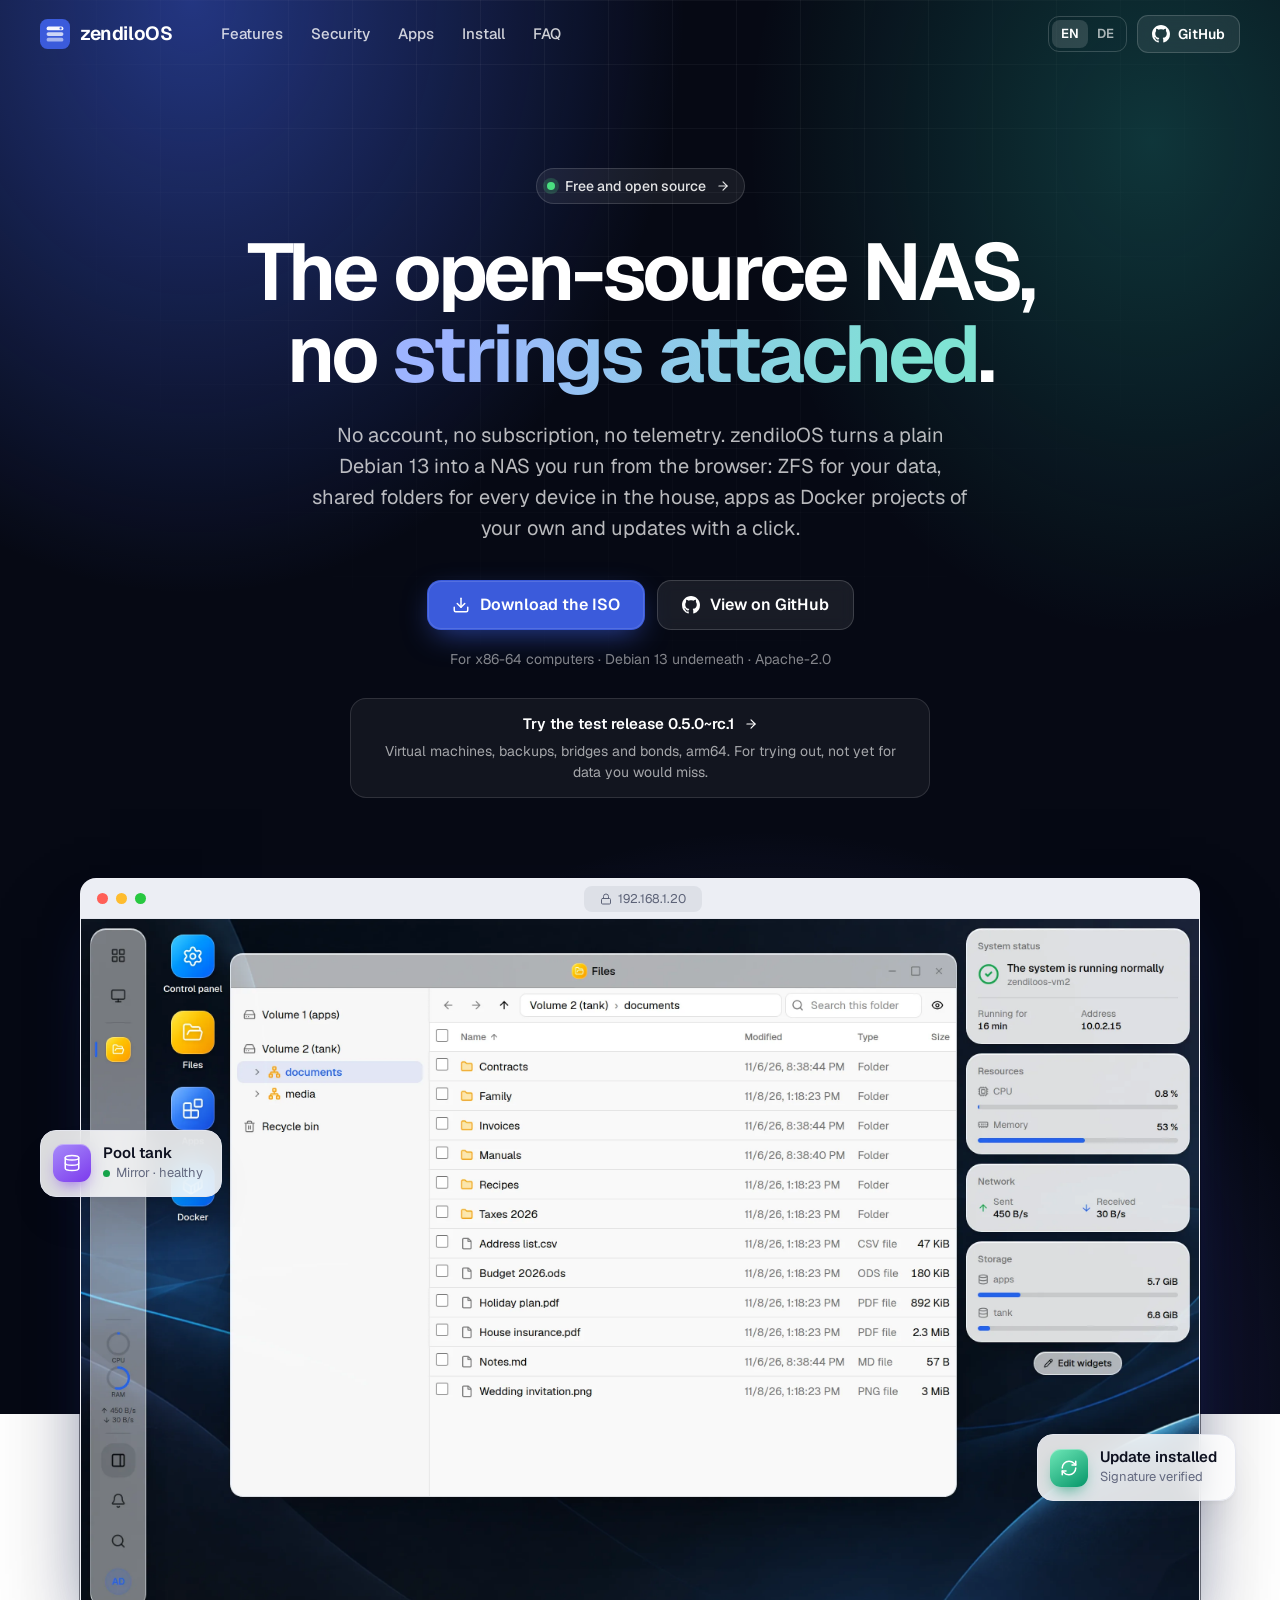
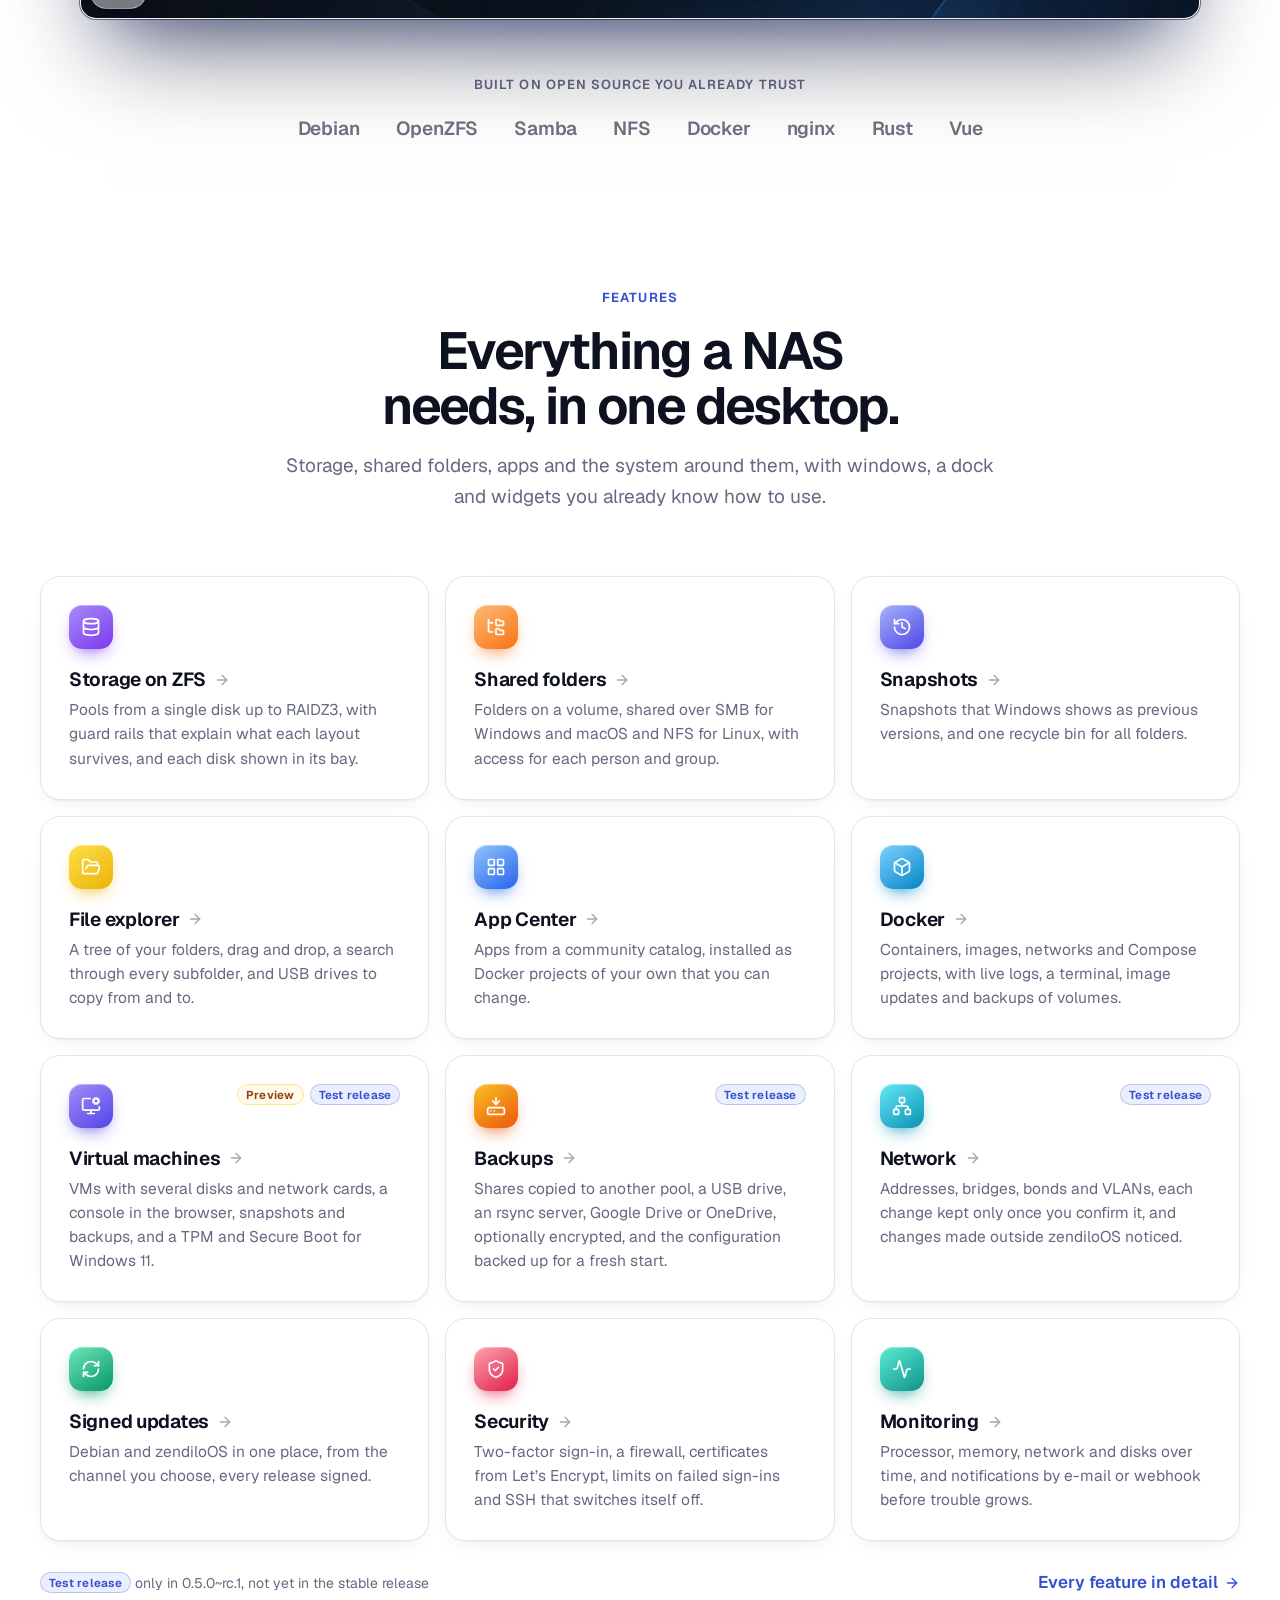
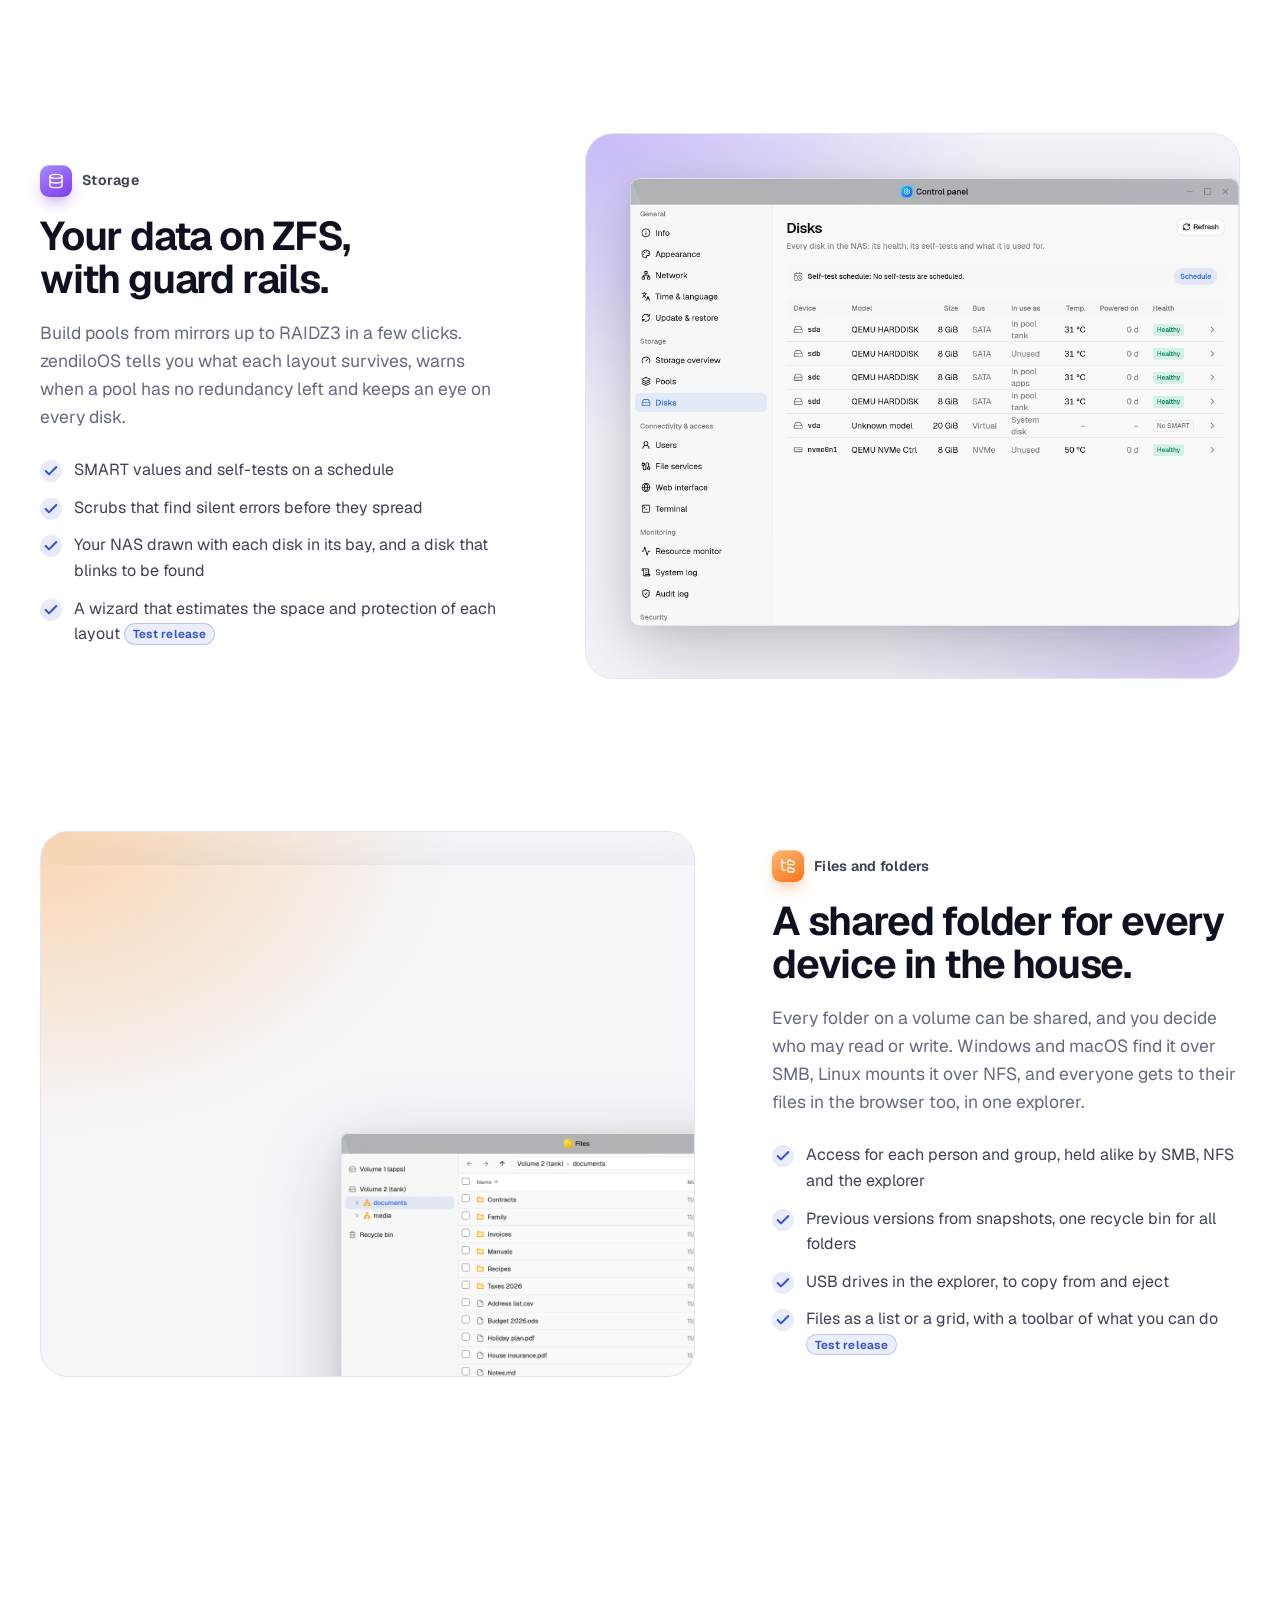
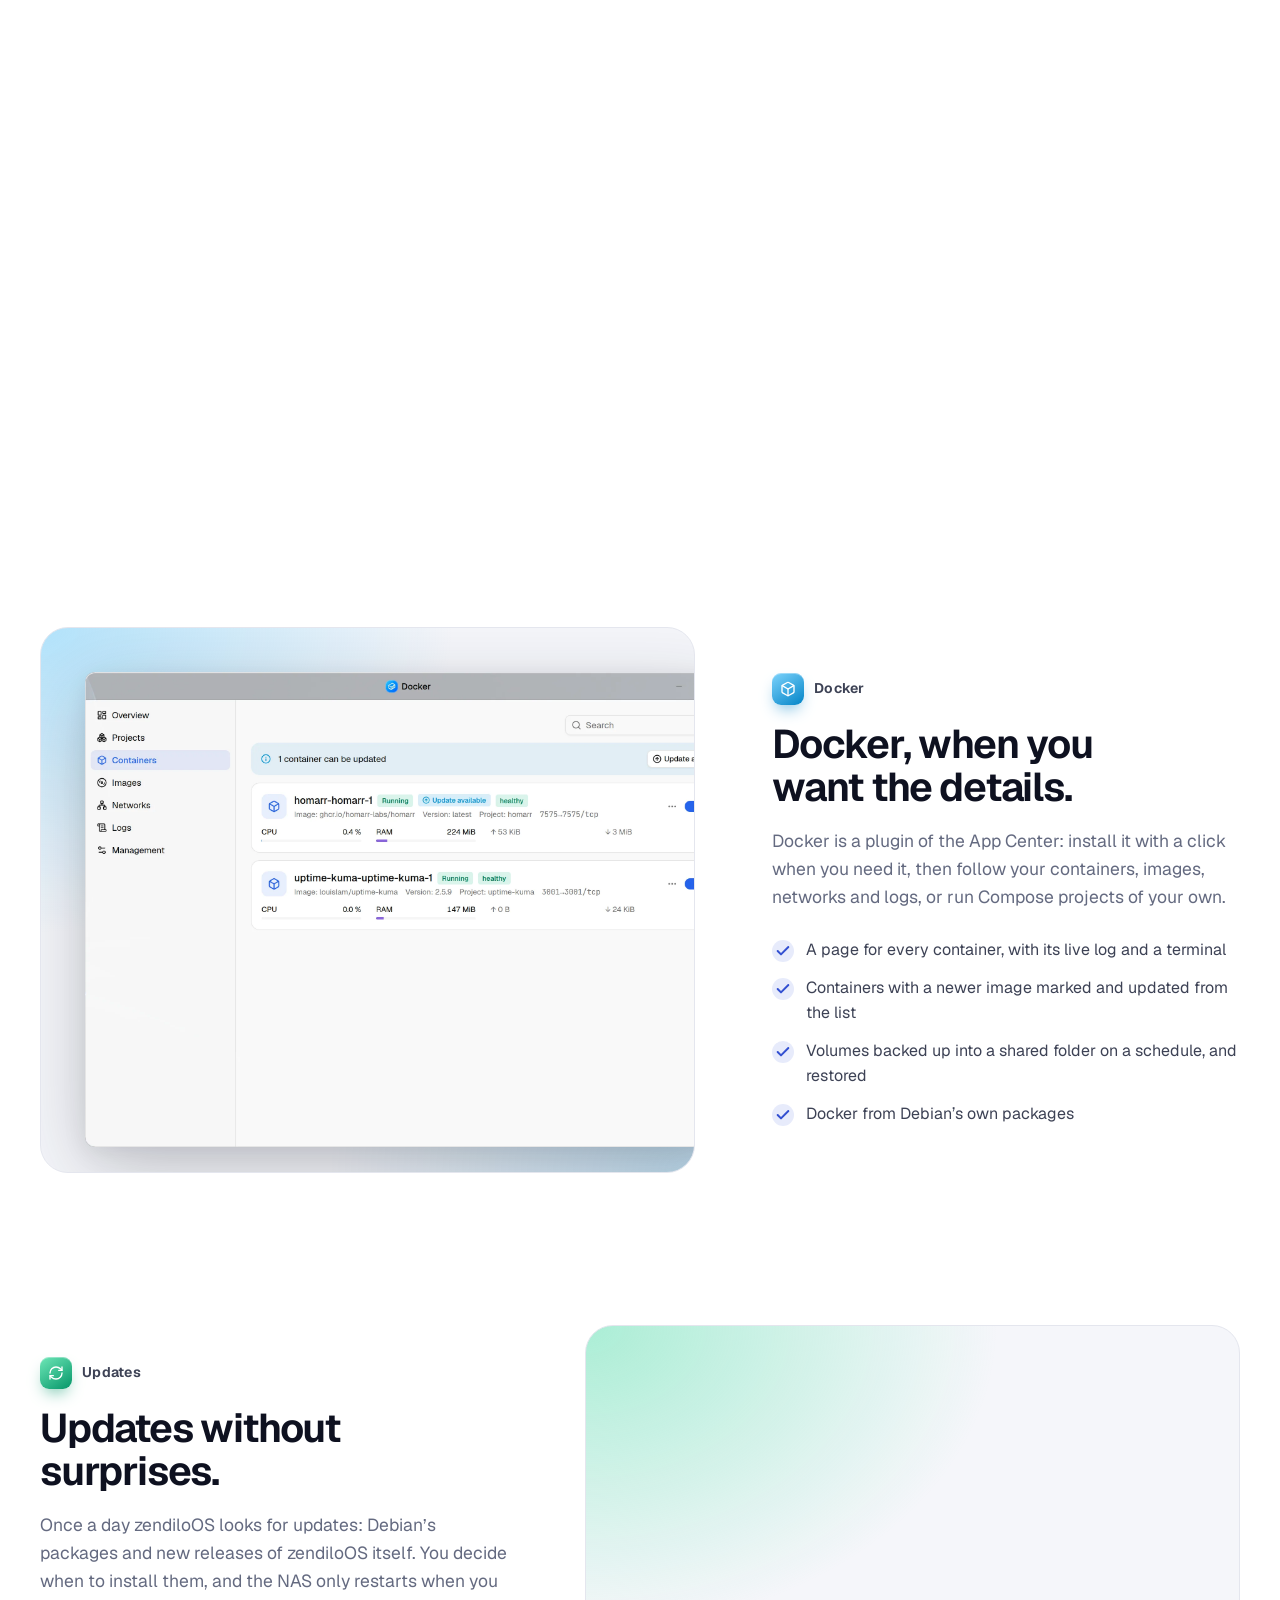
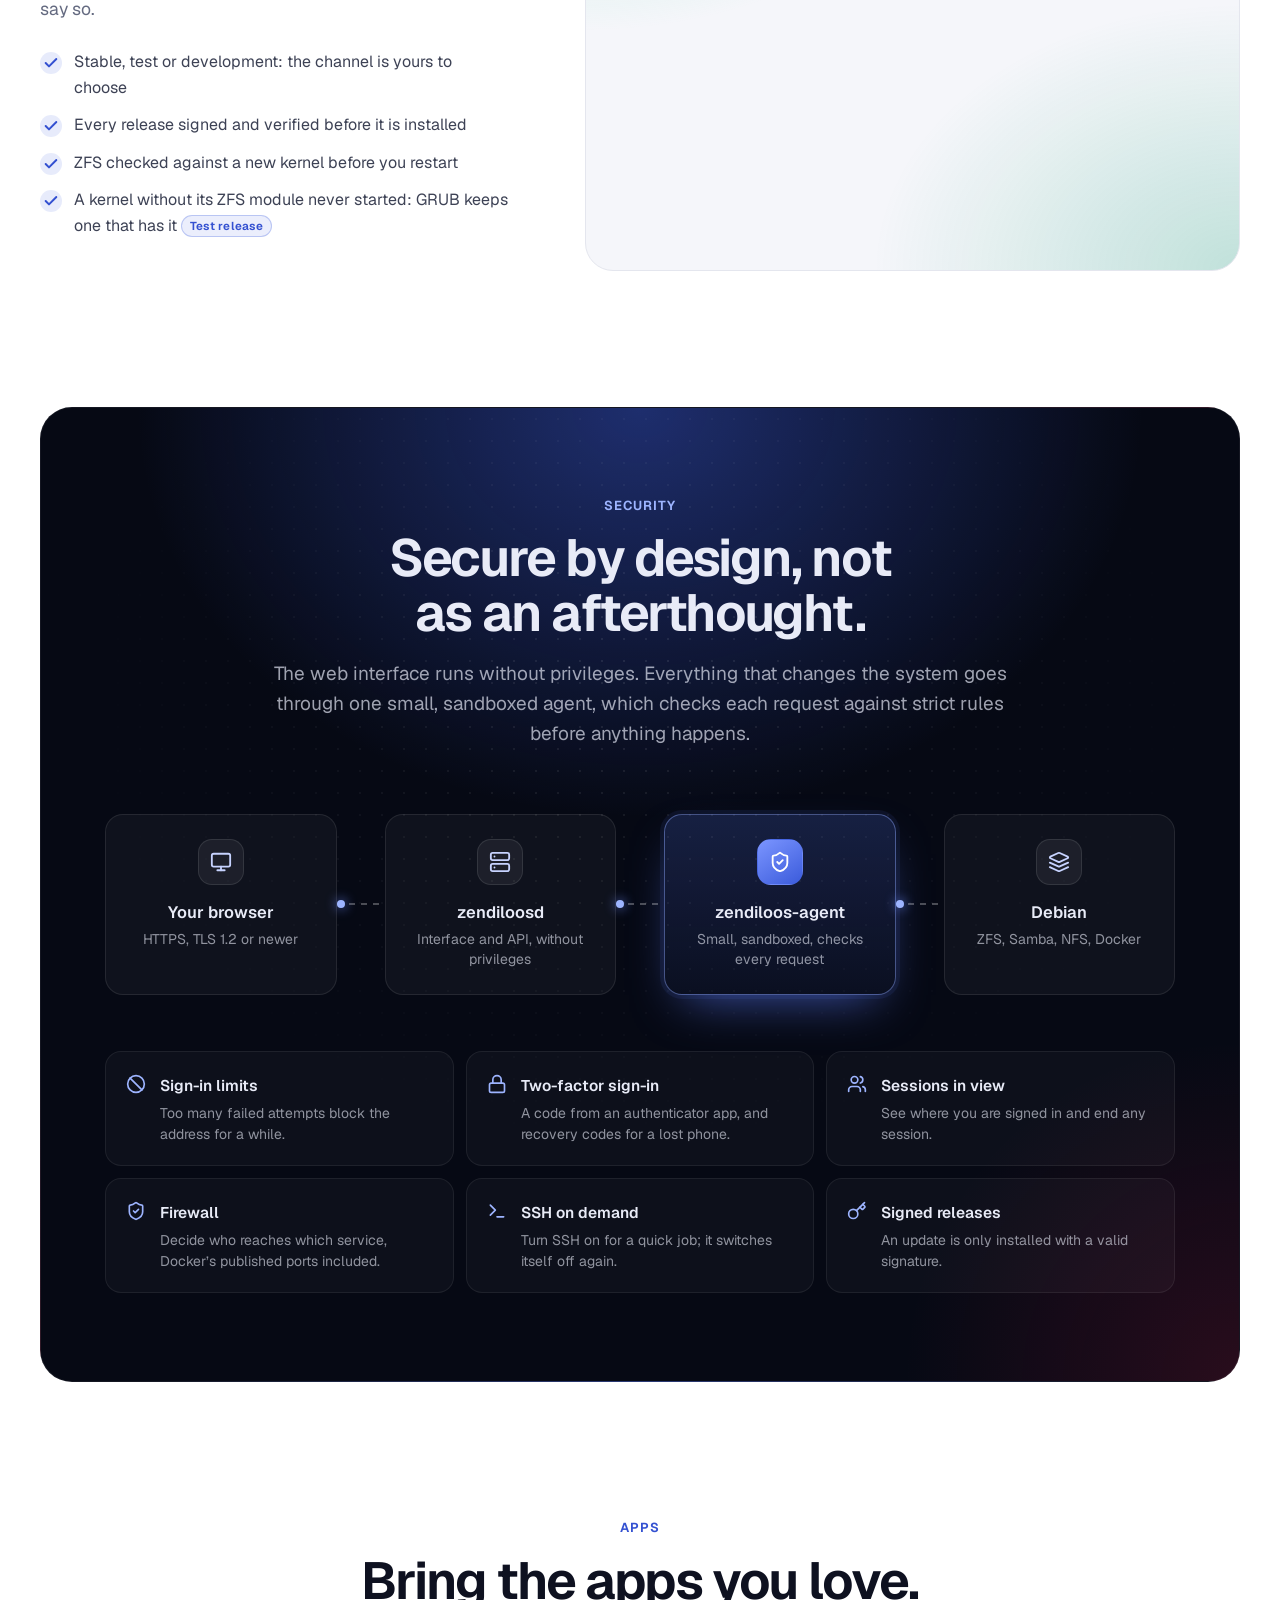
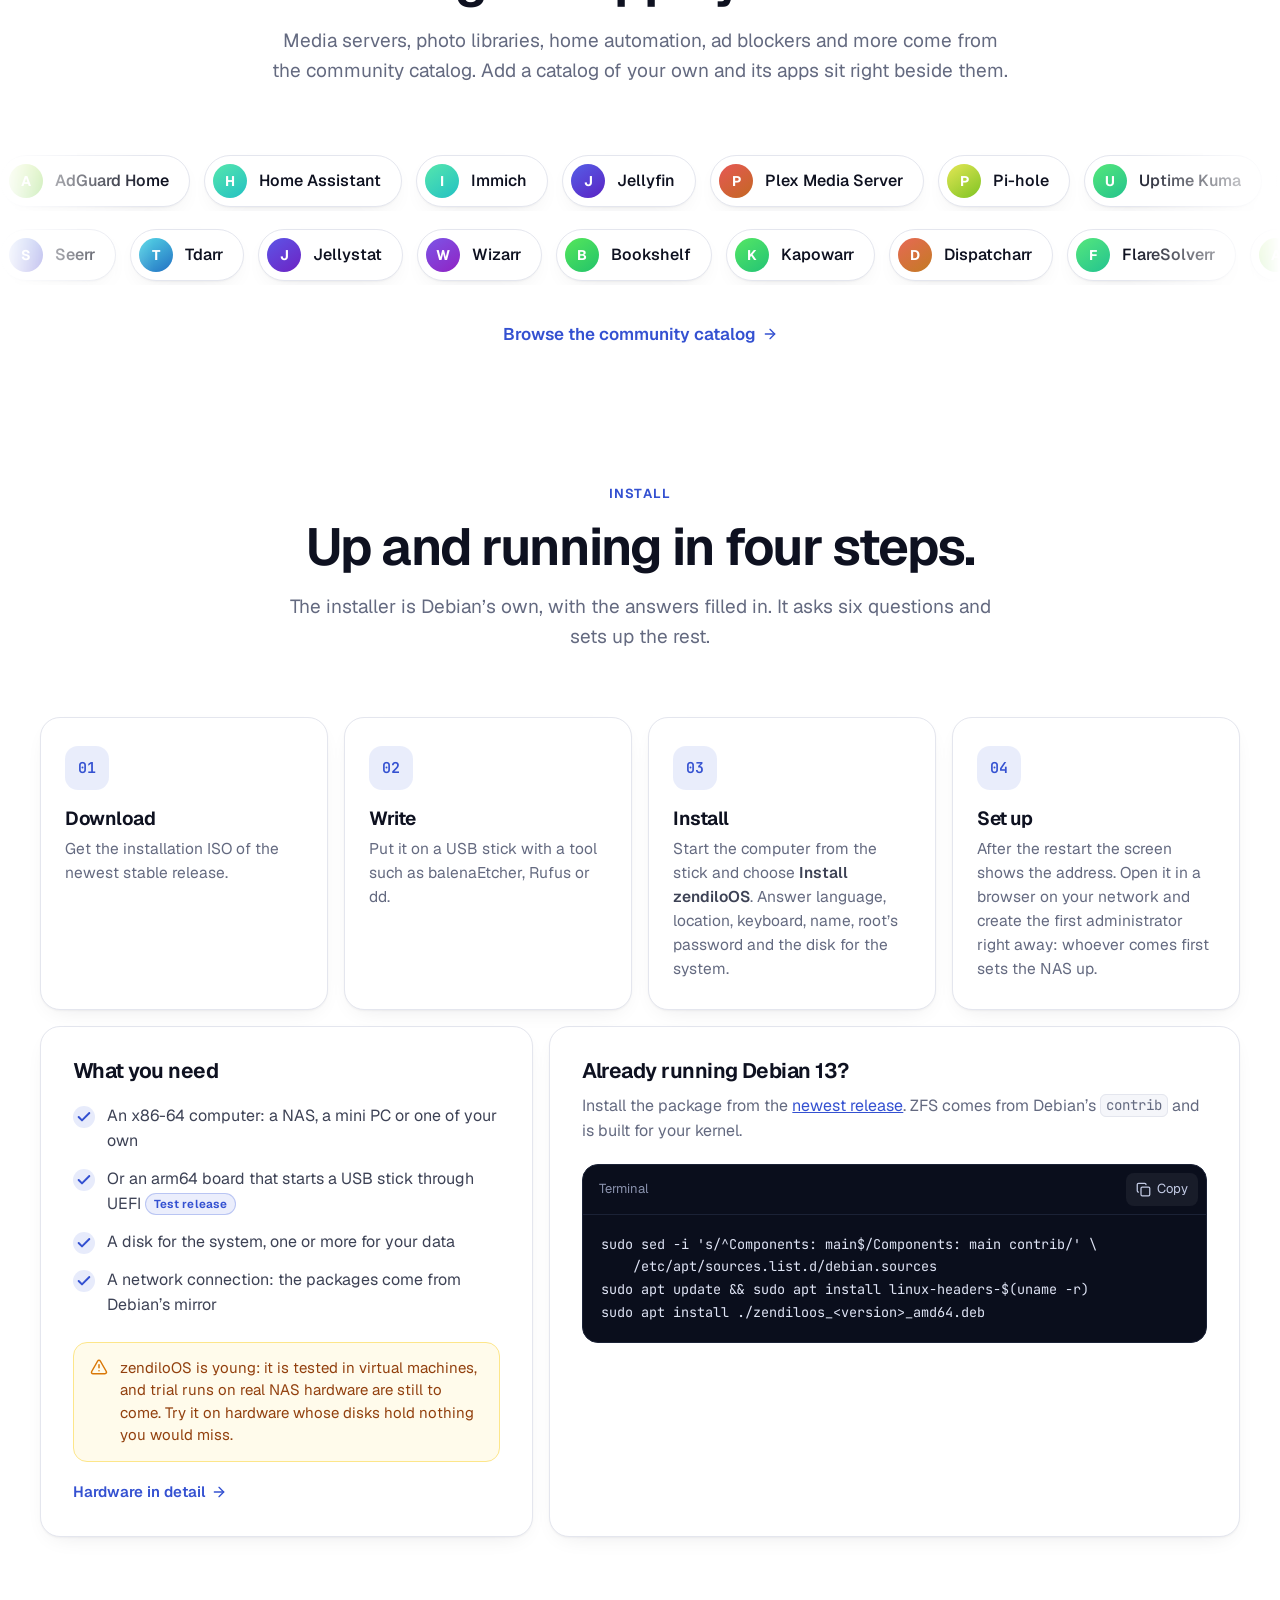
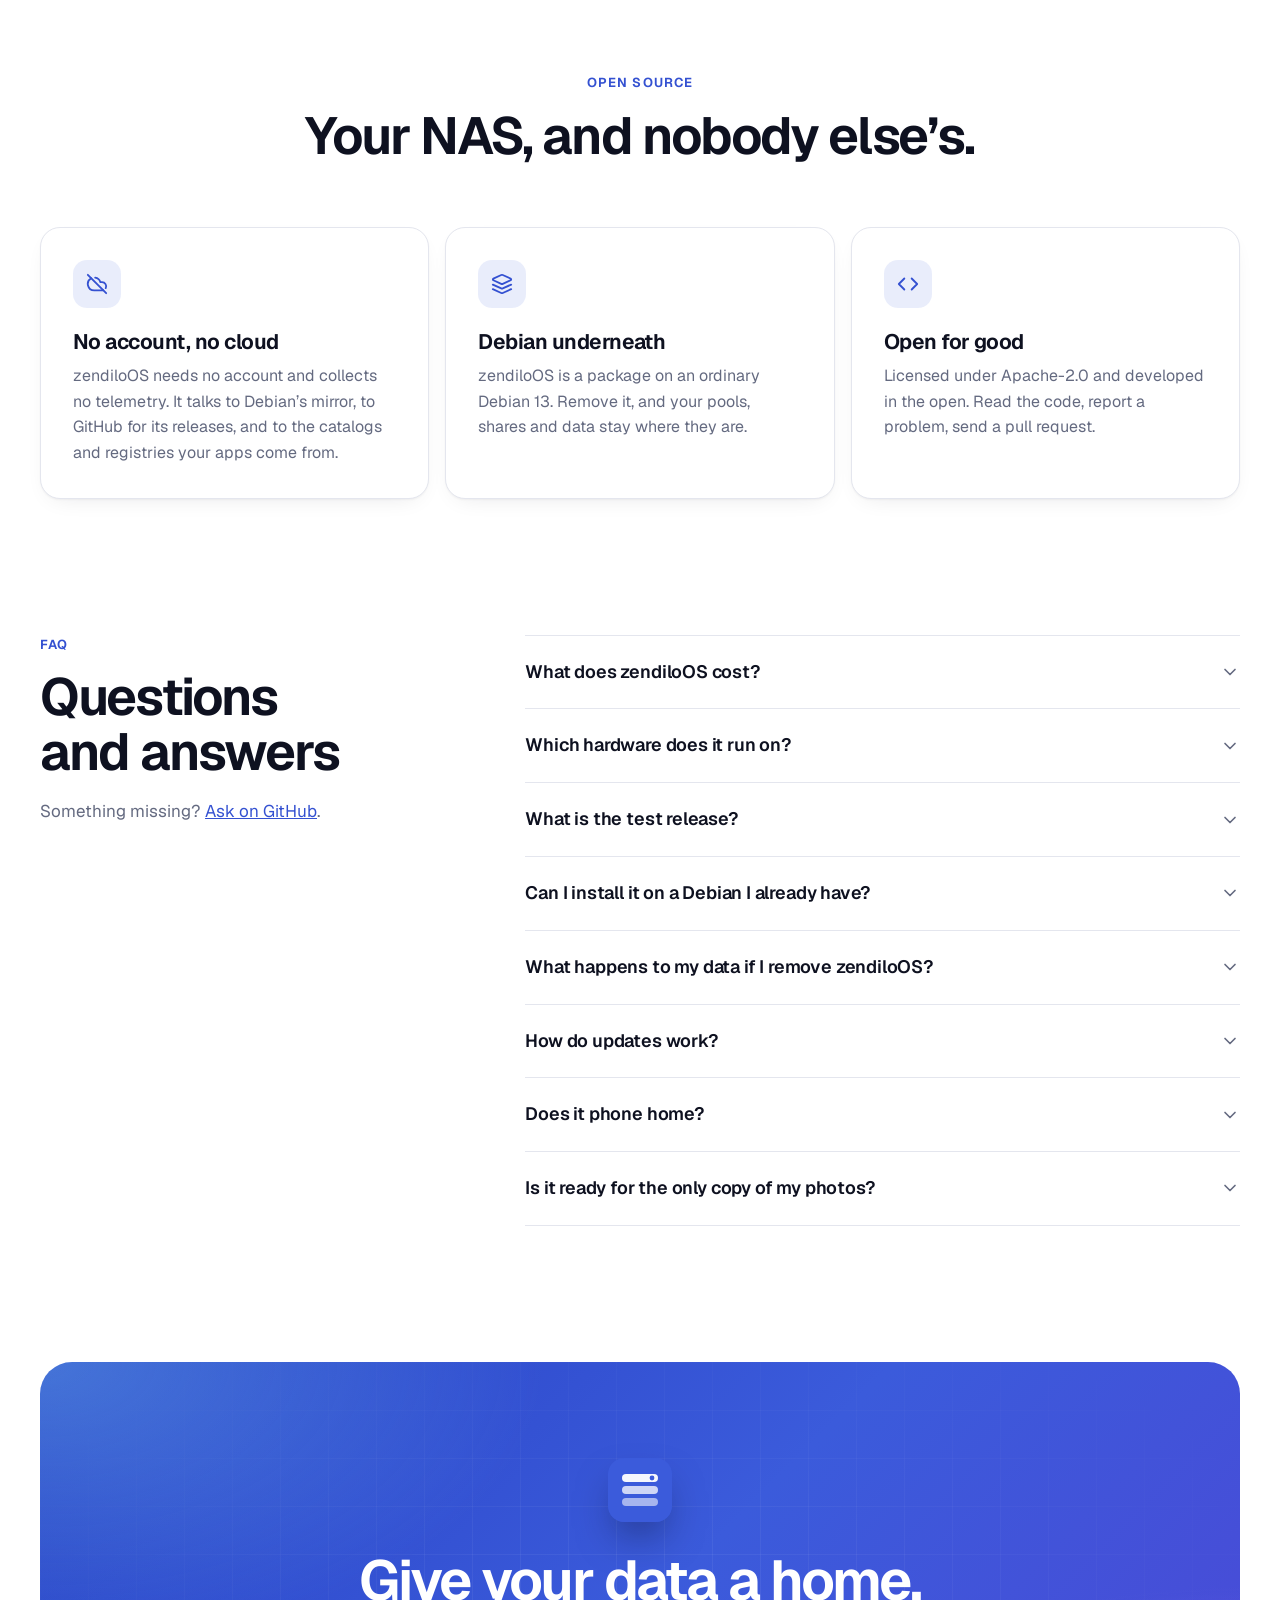
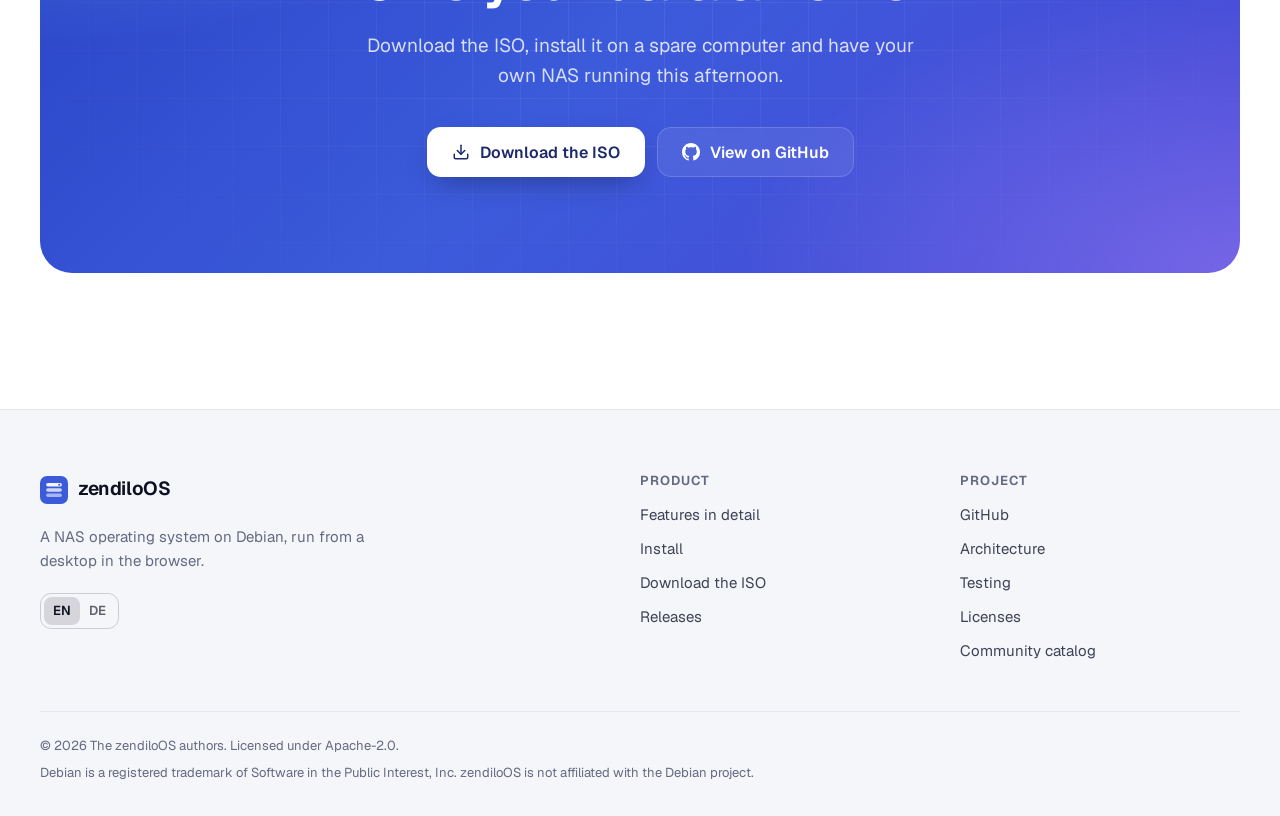
==== commit 77c0010a: "Describe zendiloOS 0.5.0~rc.1, and add a page of features in detail The home page still described 0." ====
--- a/index.html
+++ b/index.html
@@ -38,7 +38,7 @@
       <img src="favicon.svg" width="30" height="30" alt="">
       <span>zendiloOS</span>
     </a>
-    <nav class="nav" id="nav" aria-label="Main"><a href="#features">Features</a><a href="#security">Security</a><a href="#apps">Apps</a><a href="#install">Install</a><a href="#faq">FAQ</a></nav>
+    <nav class="nav" id="nav" aria-label="Main"><a href="features/">Features</a><a href="#security">Security</a><a href="#apps">Apps</a><a href="#install">Install</a><a href="#faq">FAQ</a></nav>
     <div class="header-actions">
       <div class="lang" role="group" aria-label="Language"><a href="./" hreflang="en" lang="en" data-lang="en" aria-current="page">EN</a><a href="de/" hreflang="de" lang="de" data-lang="de">DE</a></div>
       <a class="btn btn-small btn-glass" href="https://github.com/mavnezz/zendiloOS" aria-label="GitHub"><svg class="i" width="18" height="18" viewBox="0 0 16 16" fill="currentColor" aria-hidden="true"><path d="M8 0c4.42 0 8 3.58 8 8a8.013 8.013 0 0 1-5.45 7.59c-.4.08-.55-.17-.55-.38 0-.27.01-1.13.01-2.2 0-.75-.25-1.23-.54-1.48 1.78-.2 3.65-.88 3.65-3.95 0-.88-.31-1.59-.82-2.15.08-.2.36-1.02-.08-2.12 0 0-.67-.22-2.2.82-.64-.18-1.32-.27-2-.27-.68 0-1.36.09-2 .27-1.53-1.03-2.2-.82-2.2-.82-.44 1.1-.16 1.92-.08 2.12-.51.56-.82 1.28-.82 2.15 0 3.06 1.86 3.75 3.64 3.95-.23.2-.44.55-.51 1.07-.46.21-1.61.55-2.33-.66-.15-.24-.6-.83-1.23-.82-.67.01-.27.38.01.53.34.19.73.9.82 1.13.16.45.68 1.31 2.69.94 0 .67.01 1.3.01 1.49 0 .21-.15.45-.55.38A7.995 7.995 0 0 1 0 8c0-4.42 3.58-8 8-8Z"/></svg><span class="hide-sm">GitHub</span></a>
@@ -60,6 +60,10 @@
         <a class="btn btn-glass" href="https://github.com/mavnezz/zendiloOS"><svg class="i" width="18" height="18" viewBox="0 0 16 16" fill="currentColor" aria-hidden="true"><path d="M8 0c4.42 0 8 3.58 8 8a8.013 8.013 0 0 1-5.45 7.59c-.4.08-.55-.17-.55-.38 0-.27.01-1.13.01-2.2 0-.75-.25-1.23-.54-1.48 1.78-.2 3.65-.88 3.65-3.95 0-.88-.31-1.59-.82-2.15.08-.2.36-1.02-.08-2.12 0 0-.67-.22-2.2.82-.64-.18-1.32-.27-2-.27-.68 0-1.36.09-2 .27-1.53-1.03-2.2-.82-2.2-.82-.44 1.1-.16 1.92-.08 2.12-.51.56-.82 1.28-.82 2.15 0 3.06 1.86 3.75 3.64 3.95-.23.2-.44.55-.51 1.07-.46.21-1.61.55-2.33-.66-.15-.24-.6-.83-1.23-.82-.67.01-.27.38.01.53.34.19.73.9.82 1.13.16.45.68 1.31 2.69.94 0 .67.01 1.3.01 1.49 0 .21-.15.45-.55.38A7.995 7.995 0 0 1 0 8c0-4.42 3.58-8 8-8Z"/></svg><span>View on GitHub</span></a>
       </div>
       <p class="hero-meta"><span data-download-meta data-template="Version {version} · {size} · x86-64 · Apache-2.0">For x86-64 computers · Debian 13 underneath · Apache-2.0</span></p>
+      <p class="hero-next">
+        <a href="https://github.com/mavnezz/zendiloOS/releases/tag/v0.5.0-rc.1"><span>Try the test release 0.5.0~rc.1</span><svg class="i" width="14" height="14" viewBox="0 0 24 24" fill="none" stroke="currentColor" stroke-width="2" stroke-linecap="round" stroke-linejoin="round" aria-hidden="true"><path d="M5 12h14"/><path d="m12 5 7 7-7 7"/></svg></a>
+        <span>Virtual machines, backups, bridges and bonds, arm64. For trying out, not yet for data you would miss.</span>
+      </p>
     </div>
     <div class="container">
       <div class="hero-visual">
@@ -97,51 +101,70 @@
         <p>Storage, shared folders, apps and the system around them, with windows, a dock and widgets you already know how to use.</p>
       </header>
       <div class="features">
-        <article class="card feature reveal">
-          <span class="tile" style="--c1:#a78bfa;--c2:#7c3aed"><svg class="i" width="20" height="20" viewBox="0 0 24 24" fill="none" stroke="currentColor" stroke-width="2" stroke-linecap="round" stroke-linejoin="round" aria-hidden="true"><ellipse cx="12" cy="5" rx="9" ry="3"/><path d="M3 5V19A9 3 0 0 0 21 19V5"/><path d="M3 12A9 3 0 0 0 21 12"/></svg></span>
-          <h3>Storage on ZFS</h3>
-          <p>Pools from a single disk up to RAIDZ3, with guard rails that explain what each layout survives.</p>
-        </article>
-        <article class="card feature reveal">
-          <span class="tile" style="--c1:#fdba74;--c2:#f97316"><svg class="i" width="20" height="20" viewBox="0 0 24 24" fill="none" stroke="currentColor" stroke-width="2" stroke-linecap="round" stroke-linejoin="round" aria-hidden="true"><path d="M20 10a1 1 0 0 0 1-1V6a1 1 0 0 0-1-1h-2.5a1 1 0 0 1-.8-.4l-.9-1.2A1 1 0 0 0 15 3h-2a1 1 0 0 0-1 1v5a1 1 0 0 0 1 1Z"/><path d="M20 21a1 1 0 0 0 1-1v-3a1 1 0 0 0-1-1h-2.9a1 1 0 0 1-.88-.55l-.42-.85a1 1 0 0 0-.92-.6H13a1 1 0 0 0-1 1v5a1 1 0 0 0 1 1Z"/><path d="M3 5a2 2 0 0 0 2 2h3"/><path d="M3 3v13a2 2 0 0 0 2 2h3"/></svg></span>
-          <h3>Shared folders</h3>
-          <p>Folders on a volume, shared over SMB for Windows and macOS and NFS for Linux, with permissions for each person and group.</p>
-        </article>
-        <article class="card feature reveal">
-          <span class="tile" style="--c1:#a5b4fc;--c2:#4f46e5"><svg class="i" width="20" height="20" viewBox="0 0 24 24" fill="none" stroke="currentColor" stroke-width="2" stroke-linecap="round" stroke-linejoin="round" aria-hidden="true"><path d="M3 12a9 9 0 1 0 9-9 9.75 9.75 0 0 0-6.74 2.74L3 8"/><path d="M3 3v5h5"/><path d="M12 7v5l4 2"/></svg></span>
-          <h3>Snapshots</h3>
+        <a class="card feature reveal" href="features/#storage">
+          <span class="feature-top"><span class="tile" style="--c1:#a78bfa;--c2:#7c3aed"><svg class="i" width="20" height="20" viewBox="0 0 24 24" fill="none" stroke="currentColor" stroke-width="2" stroke-linecap="round" stroke-linejoin="round" aria-hidden="true"><ellipse cx="12" cy="5" rx="9" ry="3"/><path d="M3 5V19A9 3 0 0 0 21 19V5"/><path d="M3 12A9 3 0 0 0 21 12"/></svg></span></span>
+          <h3><span>Storage on ZFS</span><svg class="i" width="16" height="16" viewBox="0 0 24 24" fill="none" stroke="currentColor" stroke-width="2" stroke-linecap="round" stroke-linejoin="round" aria-hidden="true"><path d="M5 12h14"/><path d="m12 5 7 7-7 7"/></svg></h3>
+          <p>Pools from a single disk up to RAIDZ3, with guard rails that explain what each layout survives, and each disk shown in its bay.</p>
+        </a>
+        <a class="card feature reveal" href="features/#files">
+          <span class="feature-top"><span class="tile" style="--c1:#fdba74;--c2:#f97316"><svg class="i" width="20" height="20" viewBox="0 0 24 24" fill="none" stroke="currentColor" stroke-width="2" stroke-linecap="round" stroke-linejoin="round" aria-hidden="true"><path d="M20 10a1 1 0 0 0 1-1V6a1 1 0 0 0-1-1h-2.5a1 1 0 0 1-.8-.4l-.9-1.2A1 1 0 0 0 15 3h-2a1 1 0 0 0-1 1v5a1 1 0 0 0 1 1Z"/><path d="M20 21a1 1 0 0 0 1-1v-3a1 1 0 0 0-1-1h-2.9a1 1 0 0 1-.88-.55l-.42-.85a1 1 0 0 0-.92-.6H13a1 1 0 0 0-1 1v5a1 1 0 0 0 1 1Z"/><path d="M3 5a2 2 0 0 0 2 2h3"/><path d="M3 3v13a2 2 0 0 0 2 2h3"/></svg></span></span>
+          <h3><span>Shared folders</span><svg class="i" width="16" height="16" viewBox="0 0 24 24" fill="none" stroke="currentColor" stroke-width="2" stroke-linecap="round" stroke-linejoin="round" aria-hidden="true"><path d="M5 12h14"/><path d="m12 5 7 7-7 7"/></svg></h3>
+          <p>Folders on a volume, shared over SMB for Windows and macOS and NFS for Linux, with access for each person and group.</p>
+        </a>
+        <a class="card feature reveal" href="features/#files">
+          <span class="feature-top"><span class="tile" style="--c1:#a5b4fc;--c2:#4f46e5"><svg class="i" width="20" height="20" viewBox="0 0 24 24" fill="none" stroke="currentColor" stroke-width="2" stroke-linecap="round" stroke-linejoin="round" aria-hidden="true"><path d="M3 12a9 9 0 1 0 9-9 9.75 9.75 0 0 0-6.74 2.74L3 8"/><path d="M3 3v5h5"/><path d="M12 7v5l4 2"/></svg></span></span>
+          <h3><span>Snapshots</span><svg class="i" width="16" height="16" viewBox="0 0 24 24" fill="none" stroke="currentColor" stroke-width="2" stroke-linecap="round" stroke-linejoin="round" aria-hidden="true"><path d="M5 12h14"/><path d="m12 5 7 7-7 7"/></svg></h3>
           <p>Snapshots that Windows shows as previous versions, and one recycle bin for all folders.</p>
-        </article>
-        <article class="card feature reveal">
-          <span class="tile" style="--c1:#fde047;--c2:#eab308"><svg class="i" width="20" height="20" viewBox="0 0 24 24" fill="none" stroke="currentColor" stroke-width="2" stroke-linecap="round" stroke-linejoin="round" aria-hidden="true"><path d="m6 14 1.5-2.9A2 2 0 0 1 9.24 10H20a2 2 0 0 1 1.94 2.5l-1.54 6a2 2 0 0 1-1.95 1.5H4a2 2 0 0 1-2-2V5a2 2 0 0 1 2-2h3.9a2 2 0 0 1 1.69.9l.81 1.2a2 2 0 0 0 1.67.9H18a2 2 0 0 1 2 2v2"/></svg></span>
-          <h3>File explorer</h3>
+        </a>
+        <a class="card feature reveal" href="features/#files">
+          <span class="feature-top"><span class="tile" style="--c1:#fde047;--c2:#eab308"><svg class="i" width="20" height="20" viewBox="0 0 24 24" fill="none" stroke="currentColor" stroke-width="2" stroke-linecap="round" stroke-linejoin="round" aria-hidden="true"><path d="m6 14 1.5-2.9A2 2 0 0 1 9.24 10H20a2 2 0 0 1 1.94 2.5l-1.54 6a2 2 0 0 1-1.95 1.5H4a2 2 0 0 1-2-2V5a2 2 0 0 1 2-2h3.9a2 2 0 0 1 1.69.9l.81 1.2a2 2 0 0 0 1.67.9H18a2 2 0 0 1 2 2v2"/></svg></span></span>
+          <h3><span>File explorer</span><svg class="i" width="16" height="16" viewBox="0 0 24 24" fill="none" stroke="currentColor" stroke-width="2" stroke-linecap="round" stroke-linejoin="round" aria-hidden="true"><path d="M5 12h14"/><path d="m12 5 7 7-7 7"/></svg></h3>
           <p>A tree of your folders, drag and drop, a search through every subfolder, and USB drives to copy from and to.</p>
-        </article>
-        <article class="card feature reveal">
-          <span class="tile" style="--c1:#93c5fd;--c2:#2563eb"><svg class="i" width="20" height="20" viewBox="0 0 24 24" fill="none" stroke="currentColor" stroke-width="2" stroke-linecap="round" stroke-linejoin="round" aria-hidden="true"><rect width="7" height="7" x="3" y="3" rx="1"/><rect width="7" height="7" x="14" y="3" rx="1"/><rect width="7" height="7" x="14" y="14" rx="1"/><rect width="7" height="7" x="3" y="14" rx="1"/></svg></span>
-          <h3>App Center</h3>
+        </a>
+        <a class="card feature reveal" href="features/#apps">
+          <span class="feature-top"><span class="tile" style="--c1:#93c5fd;--c2:#2563eb"><svg class="i" width="20" height="20" viewBox="0 0 24 24" fill="none" stroke="currentColor" stroke-width="2" stroke-linecap="round" stroke-linejoin="round" aria-hidden="true"><rect width="7" height="7" x="3" y="3" rx="1"/><rect width="7" height="7" x="14" y="3" rx="1"/><rect width="7" height="7" x="14" y="14" rx="1"/><rect width="7" height="7" x="3" y="14" rx="1"/></svg></span></span>
+          <h3><span>App Center</span><svg class="i" width="16" height="16" viewBox="0 0 24 24" fill="none" stroke="currentColor" stroke-width="2" stroke-linecap="round" stroke-linejoin="round" aria-hidden="true"><path d="M5 12h14"/><path d="m12 5 7 7-7 7"/></svg></h3>
           <p>Apps from a community catalog, installed as Docker projects of your own that you can change.</p>
-        </article>
-        <article class="card feature reveal">
-          <span class="tile" style="--c1:#7dd3fc;--c2:#0284c7"><svg class="i" width="20" height="20" viewBox="0 0 24 24" fill="none" stroke="currentColor" stroke-width="2" stroke-linecap="round" stroke-linejoin="round" aria-hidden="true"><path d="M21 8a2 2 0 0 0-1-1.73l-7-4a2 2 0 0 0-2 0l-7 4A2 2 0 0 0 3 8v8a2 2 0 0 0 1 1.73l7 4a2 2 0 0 0 2 0l7-4A2 2 0 0 0 21 16Z"/><path d="m3.3 7 8.7 5 8.7-5"/><path d="M12 22V12"/></svg></span>
-          <h3>Docker</h3>
-          <p>Containers, images, networks and Compose projects, with live logs, a terminal and image updates.</p>
-        </article>
-        <article class="card feature reveal">
-          <span class="tile" style="--c1:#6ee7b7;--c2:#059669"><svg class="i" width="20" height="20" viewBox="0 0 24 24" fill="none" stroke="currentColor" stroke-width="2" stroke-linecap="round" stroke-linejoin="round" aria-hidden="true"><path d="M3 12a9 9 0 0 1 9-9 9.75 9.75 0 0 1 6.74 2.74L21 8"/><path d="M21 3v5h-5"/><path d="M21 12a9 9 0 0 1-9 9 9.75 9.75 0 0 1-6.74-2.74L3 16"/><path d="M8 16H3v5"/></svg></span>
-          <h3>Signed updates</h3>
+        </a>
+        <a class="card feature reveal" href="features/#apps">
+          <span class="feature-top"><span class="tile" style="--c1:#7dd3fc;--c2:#0284c7"><svg class="i" width="20" height="20" viewBox="0 0 24 24" fill="none" stroke="currentColor" stroke-width="2" stroke-linecap="round" stroke-linejoin="round" aria-hidden="true"><path d="M21 8a2 2 0 0 0-1-1.73l-7-4a2 2 0 0 0-2 0l-7 4A2 2 0 0 0 3 8v8a2 2 0 0 0 1 1.73l7 4a2 2 0 0 0 2 0l7-4A2 2 0 0 0 21 16Z"/><path d="m3.3 7 8.7 5 8.7-5"/><path d="M12 22V12"/></svg></span></span>
+          <h3><span>Docker</span><svg class="i" width="16" height="16" viewBox="0 0 24 24" fill="none" stroke="currentColor" stroke-width="2" stroke-linecap="round" stroke-linejoin="round" aria-hidden="true"><path d="M5 12h14"/><path d="m12 5 7 7-7 7"/></svg></h3>
+          <p>Containers, images, networks and Compose projects, with live logs, a terminal, image updates and backups of volumes.</p>
+        </a>
+        <a class="card feature reveal" href="features/#vms">
+          <span class="feature-top"><span class="tile" style="--c1:#a78bfa;--c2:#4f46e5"><svg class="i" width="20" height="20" viewBox="0 0 24 24" fill="none" stroke="currentColor" stroke-width="2" stroke-linecap="round" stroke-linejoin="round" aria-hidden="true"><path d="M12 17v4"/><path d="m14.305 7.53.923-.382"/><path d="m15.228 4.852-.923-.383"/><path d="m16.852 3.228-.383-.924"/><path d="m16.852 8.772-.383.923"/><path d="m19.148 3.228.383-.924"/><path d="m19.53 9.696-.382-.924"/><path d="m20.772 4.852.924-.383"/><path d="m20.772 7.148.924.383"/><path d="M22 13v2a2 2 0 0 1-2 2H4a2 2 0 0 1-2-2V5a2 2 0 0 1 2-2h7"/><path d="M8 21h8"/><circle cx="18" cy="6" r="3"/></svg></span><span class="badges"><span class="badge badge-preview">Preview</span><span class="badge badge-next">Test release</span></span></span>
+          <h3><span>Virtual machines</span><svg class="i" width="16" height="16" viewBox="0 0 24 24" fill="none" stroke="currentColor" stroke-width="2" stroke-linecap="round" stroke-linejoin="round" aria-hidden="true"><path d="M5 12h14"/><path d="m12 5 7 7-7 7"/></svg></h3>
+          <p>VMs with several disks and network cards, a console in the browser, snapshots and backups, and a TPM and Secure Boot for Windows 11.</p>
+        </a>
+        <a class="card feature reveal" href="features/#backup">
+          <span class="feature-top"><span class="tile" style="--c1:#fbbf24;--c2:#ea580c"><svg class="i" width="20" height="20" viewBox="0 0 24 24" fill="none" stroke="currentColor" stroke-width="2" stroke-linecap="round" stroke-linejoin="round" aria-hidden="true"><path d="M12 2v8"/><path d="m16 6-4 4-4-4"/><rect width="20" height="8" x="2" y="14" rx="2"/><path d="M6 18h.01"/><path d="M10 18h.01"/></svg></span><span class="badges"><span class="badge badge-next">Test release</span></span></span>
+          <h3><span>Backups</span><svg class="i" width="16" height="16" viewBox="0 0 24 24" fill="none" stroke="currentColor" stroke-width="2" stroke-linecap="round" stroke-linejoin="round" aria-hidden="true"><path d="M5 12h14"/><path d="m12 5 7 7-7 7"/></svg></h3>
+          <p>Shares copied to another pool, a USB drive, an rsync server, Google Drive or OneDrive, optionally encrypted, and the configuration backed up for a fresh start.</p>
+        </a>
+        <a class="card feature reveal" href="features/#network">
+          <span class="feature-top"><span class="tile" style="--c1:#67e8f9;--c2:#0891b2"><svg class="i" width="20" height="20" viewBox="0 0 24 24" fill="none" stroke="currentColor" stroke-width="2" stroke-linecap="round" stroke-linejoin="round" aria-hidden="true"><rect x="16" y="16" width="6" height="6" rx="1"/><rect x="2" y="16" width="6" height="6" rx="1"/><rect x="9" y="2" width="6" height="6" rx="1"/><path d="M5 16v-3a1 1 0 0 1 1-1h12a1 1 0 0 1 1 1v3"/><path d="M12 12V8"/></svg></span><span class="badges"><span class="badge badge-next">Test release</span></span></span>
+          <h3><span>Network</span><svg class="i" width="16" height="16" viewBox="0 0 24 24" fill="none" stroke="currentColor" stroke-width="2" stroke-linecap="round" stroke-linejoin="round" aria-hidden="true"><path d="M5 12h14"/><path d="m12 5 7 7-7 7"/></svg></h3>
+          <p>Addresses, bridges, bonds and VLANs, each change kept only once you confirm it, and changes made outside zendiloOS noticed.</p>
+        </a>
+        <a class="card feature reveal" href="features/#updates">
+          <span class="feature-top"><span class="tile" style="--c1:#6ee7b7;--c2:#059669"><svg class="i" width="20" height="20" viewBox="0 0 24 24" fill="none" stroke="currentColor" stroke-width="2" stroke-linecap="round" stroke-linejoin="round" aria-hidden="true"><path d="M3 12a9 9 0 0 1 9-9 9.75 9.75 0 0 1 6.74 2.74L21 8"/><path d="M21 3v5h-5"/><path d="M21 12a9 9 0 0 1-9 9 9.75 9.75 0 0 1-6.74-2.74L3 16"/><path d="M8 16H3v5"/></svg></span></span>
+          <h3><span>Signed updates</span><svg class="i" width="16" height="16" viewBox="0 0 24 24" fill="none" stroke="currentColor" stroke-width="2" stroke-linecap="round" stroke-linejoin="round" aria-hidden="true"><path d="M5 12h14"/><path d="m12 5 7 7-7 7"/></svg></h3>
           <p>Debian and zendiloOS in one place, from the channel you choose, every release signed.</p>
-        </article>
-        <article class="card feature reveal">
-          <span class="tile" style="--c1:#fda4af;--c2:#e11d48"><svg class="i" width="20" height="20" viewBox="0 0 24 24" fill="none" stroke="currentColor" stroke-width="2" stroke-linecap="round" stroke-linejoin="round" aria-hidden="true"><path d="M20 13c0 5-3.5 7.5-7.66 8.95a1 1 0 0 1-.67-.01C7.5 20.5 4 18 4 13V6a1 1 0 0 1 1-1c2 0 4.5-1.2 6.24-2.72a1.17 1.17 0 0 1 1.52 0C14.51 3.81 17 5 19 5a1 1 0 0 1 1 1z"/><path d="m9 12 2 2 4-4"/></svg></span>
-          <h3>Security</h3>
+        </a>
+        <a class="card feature reveal" href="features/#security">
+          <span class="feature-top"><span class="tile" style="--c1:#fda4af;--c2:#e11d48"><svg class="i" width="20" height="20" viewBox="0 0 24 24" fill="none" stroke="currentColor" stroke-width="2" stroke-linecap="round" stroke-linejoin="round" aria-hidden="true"><path d="M20 13c0 5-3.5 7.5-7.66 8.95a1 1 0 0 1-.67-.01C7.5 20.5 4 18 4 13V6a1 1 0 0 1 1-1c2 0 4.5-1.2 6.24-2.72a1.17 1.17 0 0 1 1.52 0C14.51 3.81 17 5 19 5a1 1 0 0 1 1 1z"/><path d="m9 12 2 2 4-4"/></svg></span></span>
+          <h3><span>Security</span><svg class="i" width="16" height="16" viewBox="0 0 24 24" fill="none" stroke="currentColor" stroke-width="2" stroke-linecap="round" stroke-linejoin="round" aria-hidden="true"><path d="M5 12h14"/><path d="m12 5 7 7-7 7"/></svg></h3>
           <p>Two-factor sign-in, a firewall, certificates from Let’s Encrypt, limits on failed sign-ins and SSH that switches itself off.</p>
-        </article>
-        <article class="card feature reveal">
-          <span class="tile" style="--c1:#5eead4;--c2:#0d9488"><svg class="i" width="20" height="20" viewBox="0 0 24 24" fill="none" stroke="currentColor" stroke-width="2" stroke-linecap="round" stroke-linejoin="round" aria-hidden="true"><path d="M22 12h-2.48a2 2 0 0 0-1.93 1.46l-2.35 8.36a.25.25 0 0 1-.48 0L9.24 2.18a.25.25 0 0 0-.48 0l-2.35 8.36A2 2 0 0 1 4.49 12H2"/></svg></span>
-          <h3>Monitoring</h3>
+        </a>
+        <a class="card feature reveal" href="features/#monitor">
+          <span class="feature-top"><span class="tile" style="--c1:#5eead4;--c2:#0d9488"><svg class="i" width="20" height="20" viewBox="0 0 24 24" fill="none" stroke="currentColor" stroke-width="2" stroke-linecap="round" stroke-linejoin="round" aria-hidden="true"><path d="M22 12h-2.48a2 2 0 0 0-1.93 1.46l-2.35 8.36a.25.25 0 0 1-.48 0L9.24 2.18a.25.25 0 0 0-.48 0l-2.35 8.36A2 2 0 0 1 4.49 12H2"/></svg></span></span>
+          <h3><span>Monitoring</span><svg class="i" width="16" height="16" viewBox="0 0 24 24" fill="none" stroke="currentColor" stroke-width="2" stroke-linecap="round" stroke-linejoin="round" aria-hidden="true"><path d="M5 12h14"/><path d="m12 5 7 7-7 7"/></svg></h3>
           <p>Processor, memory, network and disks over time, and notifications by e-mail or webhook before trouble grows.</p>
-        </article>
+        </a>
+      </div>
+      <div class="features-more reveal">
+        <p class="legend"><span class="badge badge-next">Test release</span> only in 0.5.0~rc.1, not yet in the stable release</p>
+        <a class="link" href="features/">Every feature in detail<svg class="i" width="16" height="16" viewBox="0 0 24 24" fill="none" stroke="currentColor" stroke-width="2" stroke-linecap="round" stroke-linejoin="round" aria-hidden="true"><path d="M5 12h14"/><path d="m12 5 7 7-7 7"/></svg></a>
       </div>
     </div>
   </section>
@@ -153,7 +176,7 @@
           <p class="eyebrow-app" style="--c1:#a78bfa;--c2:#7c3aed"><span class="tile" style="--c1:#a78bfa;--c2:#7c3aed"><svg class="i" width="16" height="16" viewBox="0 0 24 24" fill="none" stroke="currentColor" stroke-width="2" stroke-linecap="round" stroke-linejoin="round" aria-hidden="true"><ellipse cx="12" cy="5" rx="9" ry="3"/><path d="M3 5V19A9 3 0 0 0 21 19V5"/><path d="M3 12A9 3 0 0 0 21 12"/></svg></span><span>Storage</span></p>
           <h3>Your data on ZFS, with guard rails.</h3>
           <p>Build pools from mirrors up to RAIDZ3 in a few clicks. zendiloOS tells you what each layout survives, warns when a pool has no redundancy left and keeps an eye on every disk.</p>
-          <ul class="checks"><li><svg class="i" width="18" height="18" viewBox="0 0 24 24" fill="none" stroke="currentColor" stroke-width="2" stroke-linecap="round" stroke-linejoin="round" aria-hidden="true"><path d="M20 6 9 17l-5-5"/></svg><span>SMART values and self-tests on a schedule</span></li><li><svg class="i" width="18" height="18" viewBox="0 0 24 24" fill="none" stroke="currentColor" stroke-width="2" stroke-linecap="round" stroke-linejoin="round" aria-hidden="true"><path d="M20 6 9 17l-5-5"/></svg><span>Scrubs that find silent errors before they spread</span></li><li><svg class="i" width="18" height="18" viewBox="0 0 24 24" fill="none" stroke="currentColor" stroke-width="2" stroke-linecap="round" stroke-linejoin="round" aria-hidden="true"><path d="M20 6 9 17l-5-5"/></svg><span>A notification when a disk or a pool needs you</span></li></ul>
+          <ul class="checks"><li><svg class="i" width="18" height="18" viewBox="0 0 24 24" fill="none" stroke="currentColor" stroke-width="2" stroke-linecap="round" stroke-linejoin="round" aria-hidden="true"><path d="M20 6 9 17l-5-5"/></svg><span>SMART values and self-tests on a schedule</span></li><li><svg class="i" width="18" height="18" viewBox="0 0 24 24" fill="none" stroke="currentColor" stroke-width="2" stroke-linecap="round" stroke-linejoin="round" aria-hidden="true"><path d="M20 6 9 17l-5-5"/></svg><span>Scrubs that find silent errors before they spread</span></li><li><svg class="i" width="18" height="18" viewBox="0 0 24 24" fill="none" stroke="currentColor" stroke-width="2" stroke-linecap="round" stroke-linejoin="round" aria-hidden="true"><path d="M20 6 9 17l-5-5"/></svg><span>Your NAS drawn with each disk in its bay, and a disk that blinks to be found</span></li><li><svg class="i" width="18" height="18" viewBox="0 0 24 24" fill="none" stroke="currentColor" stroke-width="2" stroke-linecap="round" stroke-linejoin="round" aria-hidden="true"><path d="M20 6 9 17l-5-5"/></svg><span>A wizard that estimates the space and protection of each layout <span class="badge badge-next">Test release</span></span></li></ul>
         </div>
         <div class="stage fit" style="--c1:#a78bfa;--c2:#7c3aed"><picture class=""><source srcset="assets/img/disks-dark.webp" media="(prefers-color-scheme: dark)"><img src="assets/img/disks-light.webp" width="2064" height="1520" alt="The disks page of the control panel, listing every disk with its model, size, pool, temperature and SMART health." loading="lazy" decoding="async"></picture></div>
       </div>
@@ -162,7 +185,7 @@
           <p class="eyebrow-app" style="--c1:#fdba74;--c2:#f97316"><span class="tile" style="--c1:#fdba74;--c2:#f97316"><svg class="i" width="16" height="16" viewBox="0 0 24 24" fill="none" stroke="currentColor" stroke-width="2" stroke-linecap="round" stroke-linejoin="round" aria-hidden="true"><path d="M20 10a1 1 0 0 0 1-1V6a1 1 0 0 0-1-1h-2.5a1 1 0 0 1-.8-.4l-.9-1.2A1 1 0 0 0 15 3h-2a1 1 0 0 0-1 1v5a1 1 0 0 0 1 1Z"/><path d="M20 21a1 1 0 0 0 1-1v-3a1 1 0 0 0-1-1h-2.9a1 1 0 0 1-.88-.55l-.42-.85a1 1 0 0 0-.92-.6H13a1 1 0 0 0-1 1v5a1 1 0 0 0 1 1Z"/><path d="M3 5a2 2 0 0 0 2 2h3"/><path d="M3 3v13a2 2 0 0 0 2 2h3"/></svg></span><span>Files and folders</span></p>
           <h3>A shared folder for every device in the house.</h3>
           <p>Every folder on a volume can be shared, and you decide who may read or write. Windows and macOS find it over SMB, Linux mounts it over NFS, and everyone gets to their files in the browser too, in one explorer.</p>
-          <ul class="checks"><li><svg class="i" width="18" height="18" viewBox="0 0 24 24" fill="none" stroke="currentColor" stroke-width="2" stroke-linecap="round" stroke-linejoin="round" aria-hidden="true"><path d="M20 6 9 17l-5-5"/></svg><span>Permissions for each person and group</span></li><li><svg class="i" width="18" height="18" viewBox="0 0 24 24" fill="none" stroke="currentColor" stroke-width="2" stroke-linecap="round" stroke-linejoin="round" aria-hidden="true"><path d="M20 6 9 17l-5-5"/></svg><span>Previous versions from snapshots, one recycle bin for all folders</span></li><li><svg class="i" width="18" height="18" viewBox="0 0 24 24" fill="none" stroke="currentColor" stroke-width="2" stroke-linecap="round" stroke-linejoin="round" aria-hidden="true"><path d="M20 6 9 17l-5-5"/></svg><span>USB drives in the explorer, to copy from and eject</span></li></ul>
+          <ul class="checks"><li><svg class="i" width="18" height="18" viewBox="0 0 24 24" fill="none" stroke="currentColor" stroke-width="2" stroke-linecap="round" stroke-linejoin="round" aria-hidden="true"><path d="M20 6 9 17l-5-5"/></svg><span>Access for each person and group, held alike by SMB, NFS and the explorer</span></li><li><svg class="i" width="18" height="18" viewBox="0 0 24 24" fill="none" stroke="currentColor" stroke-width="2" stroke-linecap="round" stroke-linejoin="round" aria-hidden="true"><path d="M20 6 9 17l-5-5"/></svg><span>Previous versions from snapshots, one recycle bin for all folders</span></li><li><svg class="i" width="18" height="18" viewBox="0 0 24 24" fill="none" stroke="currentColor" stroke-width="2" stroke-linecap="round" stroke-linejoin="round" aria-hidden="true"><path d="M20 6 9 17l-5-5"/></svg><span>USB drives in the explorer, to copy from and eject</span></li><li><svg class="i" width="18" height="18" viewBox="0 0 24 24" fill="none" stroke="currentColor" stroke-width="2" stroke-linecap="round" stroke-linejoin="round" aria-hidden="true"><path d="M20 6 9 17l-5-5"/></svg><span>Files as a list or a grid, with a toolbar of what you can do <span class="badge badge-next">Test release</span></span></li></ul>
         </div>
         <div class="stage stack" style="--c1:#fdba74;--c2:#f97316"><picture class=""><source srcset="assets/img/shares-dark.webp" media="(prefers-color-scheme: dark)"><img src="assets/img/shares-light.webp" width="1792" height="924" alt="The properties of the documents folder: the family group may read and write, guests may read." loading="lazy" decoding="async"></picture><picture class="back"><source srcset="assets/img/files-dark.webp" media="(prefers-color-scheme: dark)"><img src="assets/img/files-light.webp" width="2064" height="1400" alt="The file explorer in the browser, showing the documents folder." loading="lazy" decoding="async"></picture></div>
       </div>
@@ -180,7 +203,7 @@
           <p class="eyebrow-app" style="--c1:#7dd3fc;--c2:#0284c7"><span class="tile" style="--c1:#7dd3fc;--c2:#0284c7"><svg class="i" width="16" height="16" viewBox="0 0 24 24" fill="none" stroke="currentColor" stroke-width="2" stroke-linecap="round" stroke-linejoin="round" aria-hidden="true"><path d="M21 8a2 2 0 0 0-1-1.73l-7-4a2 2 0 0 0-2 0l-7 4A2 2 0 0 0 3 8v8a2 2 0 0 0 1 1.73l7 4a2 2 0 0 0 2 0l7-4A2 2 0 0 0 21 16Z"/><path d="m3.3 7 8.7 5 8.7-5"/><path d="M12 22V12"/></svg></span><span>Docker</span></p>
           <h3>Docker, when you want the details.</h3>
           <p>Docker is a plugin of the App Center: install it with a click when you need it, then follow your containers, images, networks and logs, or run Compose projects of your own.</p>
-          <ul class="checks"><li><svg class="i" width="18" height="18" viewBox="0 0 24 24" fill="none" stroke="currentColor" stroke-width="2" stroke-linecap="round" stroke-linejoin="round" aria-hidden="true"><path d="M20 6 9 17l-5-5"/></svg><span>A page for every container, with its live log and a terminal</span></li><li><svg class="i" width="18" height="18" viewBox="0 0 24 24" fill="none" stroke="currentColor" stroke-width="2" stroke-linecap="round" stroke-linejoin="round" aria-hidden="true"><path d="M20 6 9 17l-5-5"/></svg><span>Containers with a newer image marked and updated from the list</span></li><li><svg class="i" width="18" height="18" viewBox="0 0 24 24" fill="none" stroke="currentColor" stroke-width="2" stroke-linecap="round" stroke-linejoin="round" aria-hidden="true"><path d="M20 6 9 17l-5-5"/></svg><span>Docker from Debian’s own packages</span></li></ul>
+          <ul class="checks"><li><svg class="i" width="18" height="18" viewBox="0 0 24 24" fill="none" stroke="currentColor" stroke-width="2" stroke-linecap="round" stroke-linejoin="round" aria-hidden="true"><path d="M20 6 9 17l-5-5"/></svg><span>A page for every container, with its live log and a terminal</span></li><li><svg class="i" width="18" height="18" viewBox="0 0 24 24" fill="none" stroke="currentColor" stroke-width="2" stroke-linecap="round" stroke-linejoin="round" aria-hidden="true"><path d="M20 6 9 17l-5-5"/></svg><span>Containers with a newer image marked and updated from the list</span></li><li><svg class="i" width="18" height="18" viewBox="0 0 24 24" fill="none" stroke="currentColor" stroke-width="2" stroke-linecap="round" stroke-linejoin="round" aria-hidden="true"><path d="M20 6 9 17l-5-5"/></svg><span>Volumes backed up into a shared folder on a schedule, and restored</span></li><li><svg class="i" width="18" height="18" viewBox="0 0 24 24" fill="none" stroke="currentColor" stroke-width="2" stroke-linecap="round" stroke-linejoin="round" aria-hidden="true"><path d="M20 6 9 17l-5-5"/></svg><span>Docker from Debian’s own packages</span></li></ul>
         </div>
         <div class="stage" style="--c1:#7dd3fc;--c2:#0284c7"><picture class=""><source srcset="assets/img/docker-dark.webp" media="(prefers-color-scheme: dark)"><img src="assets/img/docker-light.webp" width="2064" height="1520" alt="The containers in the Docker app: Homarr and Uptime Kuma running and healthy, an update available for Homarr." loading="lazy" decoding="async"></picture></div>
       </div>
@@ -189,7 +212,7 @@
           <p class="eyebrow-app" style="--c1:#6ee7b7;--c2:#059669"><span class="tile" style="--c1:#6ee7b7;--c2:#059669"><svg class="i" width="16" height="16" viewBox="0 0 24 24" fill="none" stroke="currentColor" stroke-width="2" stroke-linecap="round" stroke-linejoin="round" aria-hidden="true"><path d="M3 12a9 9 0 0 1 9-9 9.75 9.75 0 0 1 6.74 2.74L21 8"/><path d="M21 3v5h-5"/><path d="M21 12a9 9 0 0 1-9 9 9.75 9.75 0 0 1-6.74-2.74L3 16"/><path d="M8 16H3v5"/></svg></span><span>Updates</span></p>
           <h3>Updates without surprises.</h3>
           <p>Once a day zendiloOS looks for updates: Debian’s packages and new releases of zendiloOS itself. You decide when to install them, and the NAS only restarts when you say so.</p>
-          <ul class="checks"><li><svg class="i" width="18" height="18" viewBox="0 0 24 24" fill="none" stroke="currentColor" stroke-width="2" stroke-linecap="round" stroke-linejoin="round" aria-hidden="true"><path d="M20 6 9 17l-5-5"/></svg><span>Stable, test or development: the channel is yours to choose</span></li><li><svg class="i" width="18" height="18" viewBox="0 0 24 24" fill="none" stroke="currentColor" stroke-width="2" stroke-linecap="round" stroke-linejoin="round" aria-hidden="true"><path d="M20 6 9 17l-5-5"/></svg><span>Every release signed and verified before it is installed</span></li><li><svg class="i" width="18" height="18" viewBox="0 0 24 24" fill="none" stroke="currentColor" stroke-width="2" stroke-linecap="round" stroke-linejoin="round" aria-hidden="true"><path d="M20 6 9 17l-5-5"/></svg><span>ZFS checked against a new kernel before you restart</span></li></ul>
+          <ul class="checks"><li><svg class="i" width="18" height="18" viewBox="0 0 24 24" fill="none" stroke="currentColor" stroke-width="2" stroke-linecap="round" stroke-linejoin="round" aria-hidden="true"><path d="M20 6 9 17l-5-5"/></svg><span>Stable, test or development: the channel is yours to choose</span></li><li><svg class="i" width="18" height="18" viewBox="0 0 24 24" fill="none" stroke="currentColor" stroke-width="2" stroke-linecap="round" stroke-linejoin="round" aria-hidden="true"><path d="M20 6 9 17l-5-5"/></svg><span>Every release signed and verified before it is installed</span></li><li><svg class="i" width="18" height="18" viewBox="0 0 24 24" fill="none" stroke="currentColor" stroke-width="2" stroke-linecap="round" stroke-linejoin="round" aria-hidden="true"><path d="M20 6 9 17l-5-5"/></svg><span>ZFS checked against a new kernel before you restart</span></li><li><svg class="i" width="18" height="18" viewBox="0 0 24 24" fill="none" stroke="currentColor" stroke-width="2" stroke-linecap="round" stroke-linejoin="round" aria-hidden="true"><path d="M20 6 9 17l-5-5"/></svg><span>A kernel without its ZFS module never started: GRUB keeps one that has it <span class="badge badge-next">Test release</span></span></li></ul>
         </div>
         <div class="stage" style="--c1:#6ee7b7;--c2:#059669"><picture class=""><source srcset="assets/img/updates-dark.webp" media="(prefers-color-scheme: dark)"><img src="assets/img/updates-light.webp" width="2064" height="1520" alt="Update &amp; restore in the control panel: zendiloOS 0.2.0 on the stable channel and a Debian security update ready to install." loading="lazy" decoding="async"></picture></div>
       </div>
@@ -303,8 +326,9 @@
       <div class="install-more">
         <div class="card need reveal">
           <h3>What you need</h3>
-          <ul class="checks"><li><svg class="i" width="18" height="18" viewBox="0 0 24 24" fill="none" stroke="currentColor" stroke-width="2" stroke-linecap="round" stroke-linejoin="round" aria-hidden="true"><path d="M20 6 9 17l-5-5"/></svg><span>An x86-64 computer; arm64 is planned</span></li><li><svg class="i" width="18" height="18" viewBox="0 0 24 24" fill="none" stroke="currentColor" stroke-width="2" stroke-linecap="round" stroke-linejoin="round" aria-hidden="true"><path d="M20 6 9 17l-5-5"/></svg><span>A disk for the system, one or more for your data</span></li><li><svg class="i" width="18" height="18" viewBox="0 0 24 24" fill="none" stroke="currentColor" stroke-width="2" stroke-linecap="round" stroke-linejoin="round" aria-hidden="true"><path d="M20 6 9 17l-5-5"/></svg><span>A network connection: the packages come from Debian’s mirror</span></li></ul>
-          <p class="note"><svg class="i" width="18" height="18" viewBox="0 0 24 24" fill="none" stroke="currentColor" stroke-width="2" stroke-linecap="round" stroke-linejoin="round" aria-hidden="true"><path d="m21.73 18-8-14a2 2 0 0 0-3.48 0l-8 14A2 2 0 0 0 4 21h16a2 2 0 0 0 1.73-3"/><path d="M12 9v4"/><path d="M12 17h.01"/></svg><span>zendiloOS is young. Try it on hardware whose disks hold nothing you would miss.</span></p>
+          <ul class="checks"><li><svg class="i" width="18" height="18" viewBox="0 0 24 24" fill="none" stroke="currentColor" stroke-width="2" stroke-linecap="round" stroke-linejoin="round" aria-hidden="true"><path d="M20 6 9 17l-5-5"/></svg><span>An x86-64 computer: a NAS, a mini PC or one of your own</span></li><li><svg class="i" width="18" height="18" viewBox="0 0 24 24" fill="none" stroke="currentColor" stroke-width="2" stroke-linecap="round" stroke-linejoin="round" aria-hidden="true"><path d="M20 6 9 17l-5-5"/></svg><span>Or an arm64 board that starts a USB stick through UEFI <span class="badge badge-next">Test release</span></span></li><li><svg class="i" width="18" height="18" viewBox="0 0 24 24" fill="none" stroke="currentColor" stroke-width="2" stroke-linecap="round" stroke-linejoin="round" aria-hidden="true"><path d="M20 6 9 17l-5-5"/></svg><span>A disk for the system, one or more for your data</span></li><li><svg class="i" width="18" height="18" viewBox="0 0 24 24" fill="none" stroke="currentColor" stroke-width="2" stroke-linecap="round" stroke-linejoin="round" aria-hidden="true"><path d="M20 6 9 17l-5-5"/></svg><span>A network connection: the packages come from Debian’s mirror</span></li></ul>
+          <p class="note"><svg class="i" width="18" height="18" viewBox="0 0 24 24" fill="none" stroke="currentColor" stroke-width="2" stroke-linecap="round" stroke-linejoin="round" aria-hidden="true"><path d="m21.73 18-8-14a2 2 0 0 0-3.48 0l-8 14A2 2 0 0 0 4 21h16a2 2 0 0 0 1.73-3"/><path d="M12 9v4"/><path d="M12 17h.01"/></svg><span>zendiloOS is young: it is tested in virtual machines, and trial runs on real NAS hardware are still to come. Try it on hardware whose disks hold nothing you would miss.</span></p>
+          <p class="need-more"><a class="link" href="features/#hardware">Hardware in detail<svg class="i" width="16" height="16" viewBox="0 0 24 24" fill="none" stroke="currentColor" stroke-width="2" stroke-linecap="round" stroke-linejoin="round" aria-hidden="true"><path d="M5 12h14"/><path d="m12 5 7 7-7 7"/></svg></a></p>
         </div>
         <div class="card debian reveal">
           <h3>Already running Debian 13?</h3>
@@ -361,7 +385,11 @@
           </details>
           <details>
             <summary><span>Which hardware does it run on?</span><svg class="i" width="20" height="20" viewBox="0 0 24 24" fill="none" stroke="currentColor" stroke-width="2" stroke-linecap="round" stroke-linejoin="round" aria-hidden="true"><path d="m6 9 6 6 6-6"/></svg></summary>
-            <div class="answer"><p>Any x86-64 computer with a disk for the system, one or more disks for data and a network connection. Support for arm64 is planned.</p></div>
+            <div class="answer"><p>Any x86-64 computer with a disk for the system, one or more disks for data and a network connection. Also arm64 boards that start a USB stick through UEFI and run Debian’s own kernel <span class="badge badge-next">Test release</span>; no real arm64 board has run it yet. <a href="features/#hardware">Hardware in detail</a>.</p></div>
+          </details>
+          <details>
+            <summary><span>What is the test release?</span><svg class="i" width="20" height="20" viewBox="0 0 24 24" fill="none" stroke="currentColor" stroke-width="2" stroke-linecap="round" stroke-linejoin="round" aria-hidden="true"><path d="m6 9 6 6 6-6"/></svg></summary>
+            <div class="answer"><p>Before a stable release, zendiloOS publishes release candidates on the test channel. 0.5.0~rc.1 brings virtual machines as a preview, the Backup app, bridges, bonds and VLANs, a configuration backup that a fresh installation restores, and arm64. It is for trying out: on an installed zendiloOS, choose the test channel under Updates, or install its package on Debian 13. <a href="https://github.com/mavnezz/zendiloOS/releases/tag/v0.5.0-rc.1">The release on GitHub</a>.</p></div>
           </details>
           <details>
             <summary><span>Can I install it on a Debian I already have?</span><svg class="i" width="20" height="20" viewBox="0 0 24 24" fill="none" stroke="currentColor" stroke-width="2" stroke-linecap="round" stroke-linejoin="round" aria-hidden="true"><path d="m6 9 6 6 6-6"/></svg></summary>
@@ -411,7 +439,7 @@
     </div>
     <nav aria-label="Product">
       <h2>Product</h2>
-      <a href="#features">Features</a>
+      <a href="features/">Features in detail</a>
       <a href="#install">Install</a>
       <a href="https://github.com/mavnezz/zendiloOS/releases/latest/download/zendiloos-amd64-netinst.iso">Download the ISO</a>
       <a href="https://github.com/mavnezz/zendiloOS/releases">Releases</a>
@@ -420,7 +448,8 @@
       <h2>Project</h2>
       <a href="https://github.com/mavnezz/zendiloOS">GitHub</a>
       <a href="https://github.com/mavnezz/zendiloOS/blob/main/docs/architecture.md">Architecture</a>
-      <a href="https://github.com/mavnezz/zendiloOS/blob/main/docs/roadmap.md">Roadmap</a>
+      <a href="https://github.com/mavnezz/zendiloOS/blob/main/docs/testing.md">Testing</a>
+      <a href="https://github.com/mavnezz/zendiloOS/blob/main/docs/licences.md">Licenses</a>
       <a href="https://github.com/mavnezz/zendiloOS.community.applications">Community catalog</a>
     </nav>
   </div>
--- a/assets/css/site.css
+++ b/assets/css/site.css
@@ -224,6 +224,53 @@
   transform: translateX(3px);
 }
 
+/* Badges: what is only in the test release, and what is a preview. */
+
+.badges {
+  display: inline-flex;
+  flex-wrap: wrap;
+  gap: 6px;
+}
+.badge {
+  display: inline-block;
+  padding: 0 8px;
+  border-radius: 999px;
+  border: 1px solid transparent;
+  font-size: 11.5px;
+  font-weight: 650;
+  line-height: 1.7;
+  letter-spacing: 0.02em;
+  white-space: nowrap;
+  vertical-align: 1px;
+}
+.badge-next {
+  color: var(--brand-text);
+  background: color-mix(in srgb, var(--brand) 10%, transparent);
+  border-color: color-mix(in srgb, var(--brand) 28%, transparent);
+}
+.badge-preview {
+  color: #92400e;
+  background: #fffbeb;
+  border-color: #fde68a;
+}
+@media (prefers-color-scheme: dark) {
+  .badge-preview {
+    color: #fcd34d;
+    background: rgba(245, 158, 11, 0.1);
+    border-color: rgba(245, 158, 11, 0.3);
+  }
+}
+.hero .badge-next {
+  color: #c7d3ff;
+  background: rgba(157, 180, 255, 0.14);
+  border-color: rgba(157, 180, 255, 0.32);
+}
+.hero .badge-preview {
+  color: #fcd34d;
+  background: rgba(245, 158, 11, 0.12);
+  border-color: rgba(245, 158, 11, 0.35);
+}
+
 /* Header */
 
 .header {
@@ -275,7 +322,8 @@
     opacity 0.2s,
     background-color 0.2s;
 }
-.nav a:hover {
+.nav a:hover,
+.nav a[aria-current] {
   opacity: 1;
   background: color-mix(in srgb, currentColor 8%, transparent);
 }
@@ -491,6 +539,100 @@
   }
 }
 
+/* The test release, beside the stable download. */
+.hero-next {
+  margin-top: 28px;
+  max-width: 580px;
+  display: flex;
+  flex-direction: column;
+  align-items: center;
+  gap: 6px;
+  padding: 14px 20px;
+  border-radius: 16px;
+  font-size: 14px;
+  line-height: 1.5;
+  color: rgba(255, 255, 255, 0.62);
+  background: rgba(255, 255, 255, 0.05);
+  border: 1px solid rgba(255, 255, 255, 0.12);
+}
+.hero-next a {
+  display: inline-flex;
+  flex-wrap: wrap;
+  align-items: center;
+  justify-content: center;
+  gap: 6px 10px;
+  font-size: 15px;
+  font-weight: 600;
+  color: #fff;
+  text-decoration: none;
+}
+.hero-next a:hover span:not(.badge) {
+  text-decoration: underline;
+  text-underline-offset: 3px;
+}
+.hero-next a .i {
+  transition: transform 0.2s;
+}
+.hero-next a:hover .i {
+  transform: translateX(3px);
+}
+
+/* The features page's hero: no screenshot below it. */
+.hero-page {
+  padding-bottom: clamp(56px, 8vw, 96px);
+}
+.hero-page::before,
+.hero-page::after {
+  inset: 0;
+}
+.hero-page .eyebrow {
+  color: #9db4ff;
+}
+.hero-page h1 {
+  margin-top: 18px;
+  max-width: 18ch;
+  font-size: clamp(36px, 6vw, 68px);
+}
+.hero-status {
+  margin-top: 22px;
+  max-width: 720px;
+  font-size: 14px;
+  line-height: 1.7;
+  color: rgba(255, 255, 255, 0.6);
+  text-wrap: balance;
+}
+.toc {
+  margin-top: 32px;
+  max-width: 940px;
+  display: flex;
+  flex-wrap: wrap;
+  justify-content: center;
+  gap: 8px;
+}
+.toc a {
+  display: inline-flex;
+  align-items: center;
+  gap: 8px;
+  padding: 5px 14px 5px 5px;
+  border-radius: 999px;
+  font-size: 14px;
+  font-weight: 500;
+  text-decoration: none;
+  color: rgba(255, 255, 255, 0.88);
+  background: rgba(255, 255, 255, 0.07);
+  border: 1px solid rgba(255, 255, 255, 0.14);
+  transition: background-color 0.2s;
+}
+.toc a:hover {
+  background: rgba(255, 255, 255, 0.13);
+}
+.toc .tile {
+  width: 26px;
+  height: 26px;
+  border-radius: 8px;
+  box-shadow: inset 0 1px 0 rgba(255, 255, 255, 0.35);
+}
+
 .hero-visual {
   position: relative;
   margin: clamp(48px, 7vw, 80px) auto 0;
@@ -720,7 +862,10 @@
   box-shadow: var(--shadow-card);
 }
 .feature {
+  display: block;
   padding: 28px;
+  color: inherit;
+  text-decoration: none;
   transition:
     transform 0.25s,
     box-shadow 0.25s,
@@ -731,10 +876,48 @@
   box-shadow: var(--shadow-lift);
   border-color: var(--line-strong);
 }
+.feature-top {
+  display: flex;
+  align-items: flex-start;
+  justify-content: space-between;
+  gap: 12px;
+}
 .feature h3 {
   margin-top: 20px;
+  display: flex;
+  align-items: center;
+  gap: 8px;
   font-size: 19px;
   letter-spacing: -0.015em;
+}
+.feature h3 .i {
+  color: var(--muted);
+  opacity: 0.6;
+  transition:
+    transform 0.2s,
+    color 0.2s,
+    opacity 0.2s;
+}
+.feature:hover h3 .i,
+.feature:focus-visible h3 .i {
+  color: var(--brand-text);
+  opacity: 1;
+  transform: translateX(3px);
+}
+.features-more {
+  margin-top: 28px;
+  display: flex;
+  flex-wrap: wrap;
+  align-items: center;
+  justify-content: space-between;
+  gap: 12px 24px;
+}
+.legend {
+  font-size: 14px;
+  color: var(--muted);
+}
+.features-more .link {
+  margin-left: auto;
 }
 .feature p {
   margin-top: 8px;
@@ -1177,6 +1360,10 @@
 .need .checks {
   margin-top: 20px;
 }
+.need-more {
+  margin-top: 18px;
+  font-size: 15px;
+}
 .debian > p {
   margin-top: 10px;
   color: var(--muted);
@@ -1373,6 +1560,98 @@
   }
   .answer {
     padding-right: 0;
+  }
+}
+
+/* Features in detail: one section per area */
+
+.area {
+  padding: clamp(64px, 9vw, 112px) 0;
+}
+.area + .area {
+  border-top: 1px solid var(--line);
+}
+.area-grid {
+  display: grid;
+  grid-template-columns: minmax(0, 5fr) minmax(0, 7fr);
+  gap: clamp(32px, 6vw, 80px);
+  align-items: start;
+}
+.area-text {
+  position: sticky;
+  top: 100px;
+}
+.area-text .eyebrow-app {
+  flex-wrap: wrap;
+}
+.area-text h2 {
+  margin-top: 18px;
+  font-size: clamp(28px, 3.4vw, 40px);
+  letter-spacing: -0.03em;
+  line-height: 1.08;
+}
+.area-text > p:not(.eyebrow-app) {
+  margin-top: 16px;
+  font-size: 17px;
+  color: var(--muted);
+  text-wrap: pretty;
+}
+.area-docs {
+  margin-top: 26px;
+  display: flex;
+  flex-wrap: wrap;
+  align-items: center;
+  gap: 8px 20px;
+  font-size: 15px;
+}
+.area-docs > span {
+  flex-basis: 100%;
+  color: var(--muted);
+}
+.area-side {
+  display: grid;
+  gap: 16px;
+  min-width: 0;
+}
+.specs {
+  margin: 0;
+  padding: 6px 28px;
+}
+.specs > div {
+  display: grid;
+  grid-template-columns: minmax(0, 2fr) minmax(0, 5fr);
+  gap: 4px 24px;
+  padding: 15px 0;
+  border-top: 1px solid var(--line);
+}
+.specs > div:first-child {
+  border-top: 0;
+}
+.specs dt {
+  font-size: 15px;
+  font-weight: 600;
+  line-height: 1.5;
+}
+.specs dd {
+  margin: 0;
+  font-size: 15px;
+  line-height: 1.55;
+  color: var(--muted);
+}
+@media (max-width: 860px) {
+  .area-grid {
+    grid-template-columns: minmax(0, 1fr);
+  }
+  .area-text {
+    position: static;
+  }
+}
+@media (max-width: 600px) {
+  .specs {
+    padding: 4px 20px;
+  }
+  .specs > div {
+    grid-template-columns: minmax(0, 1fr);
   }
 }
 
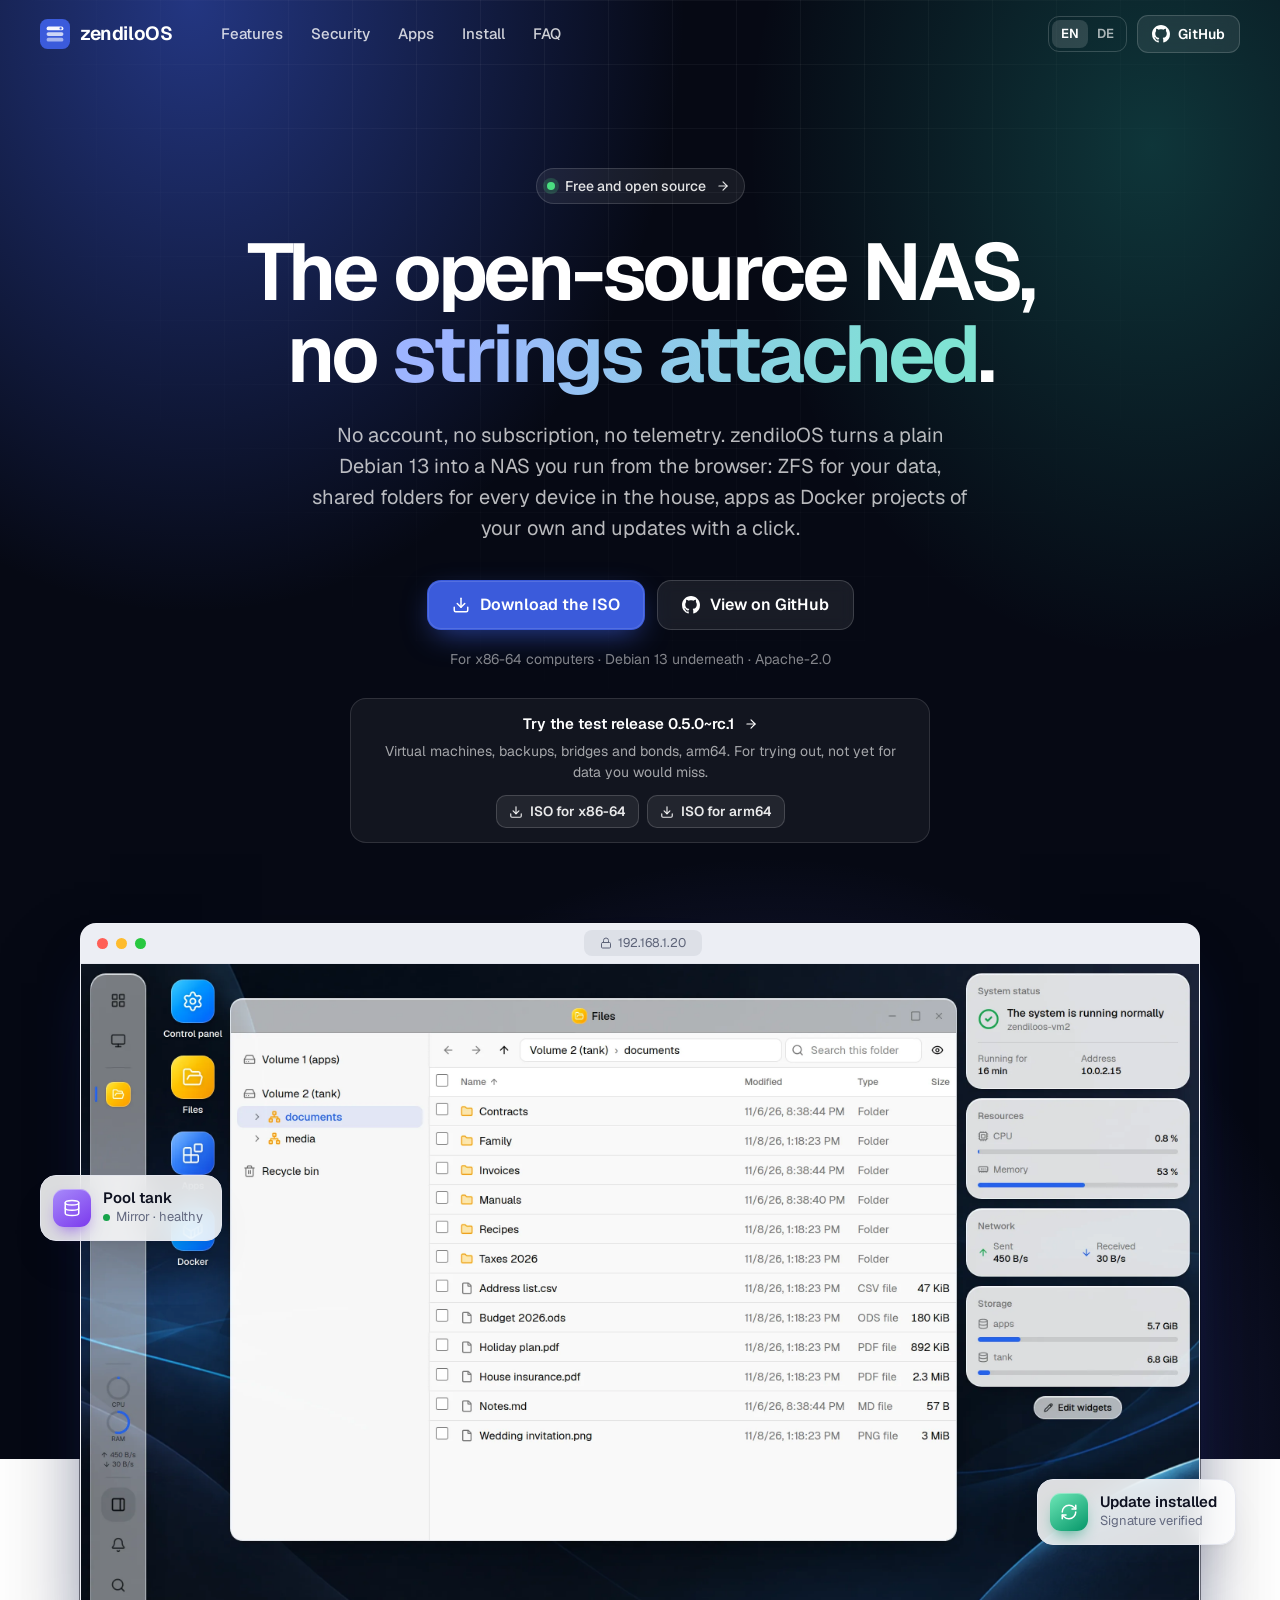
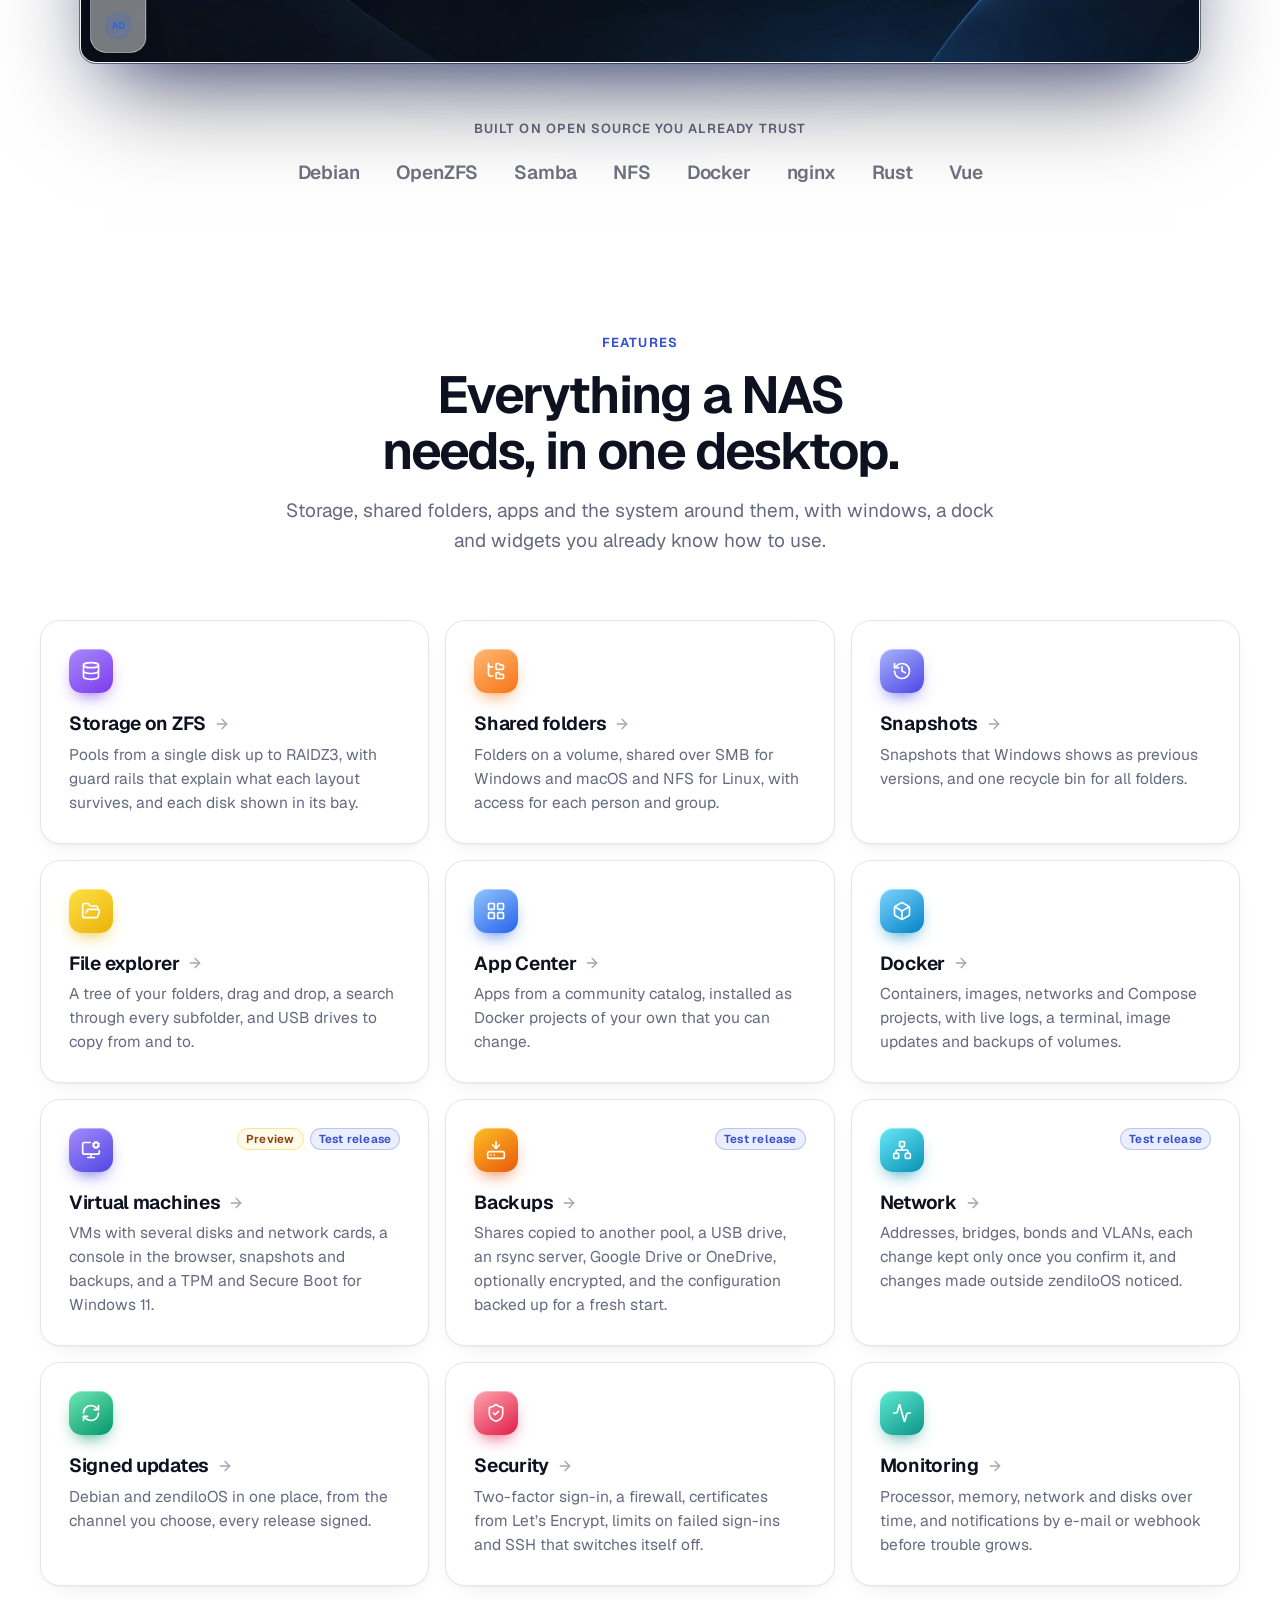
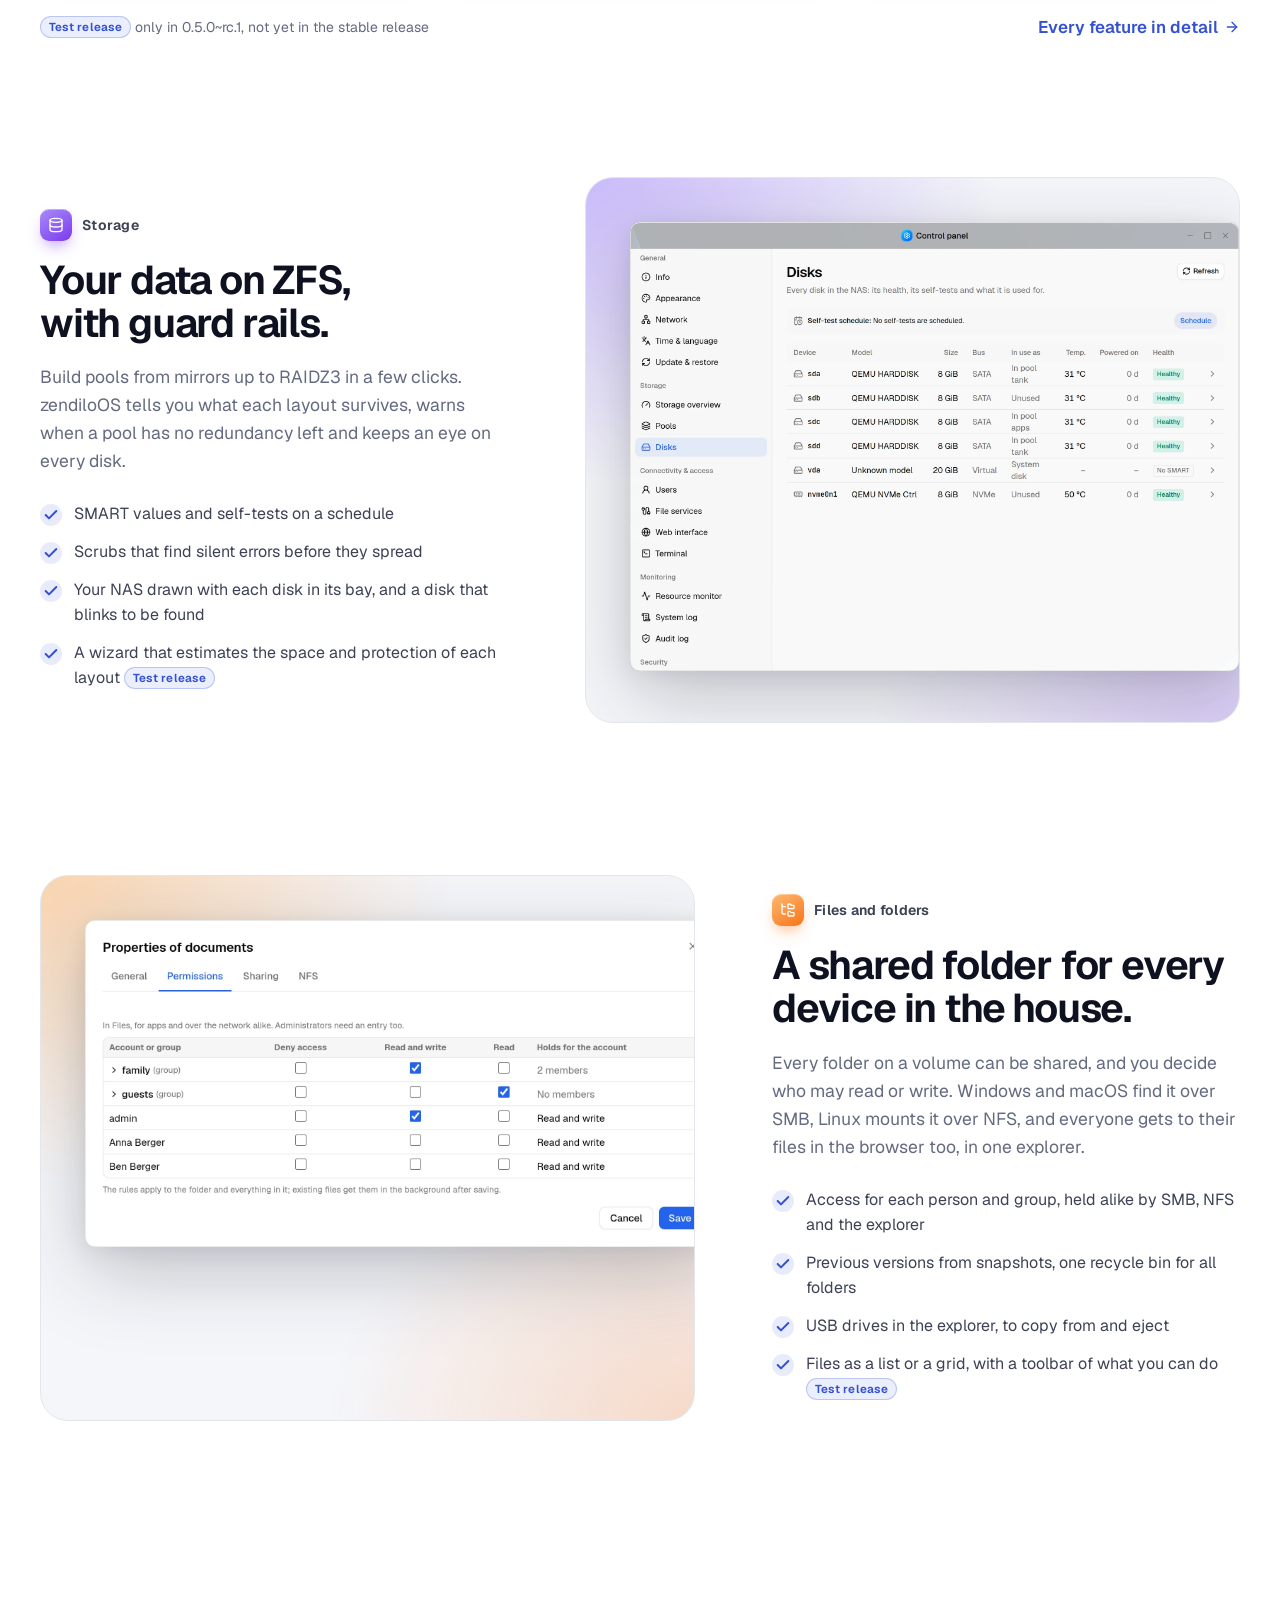
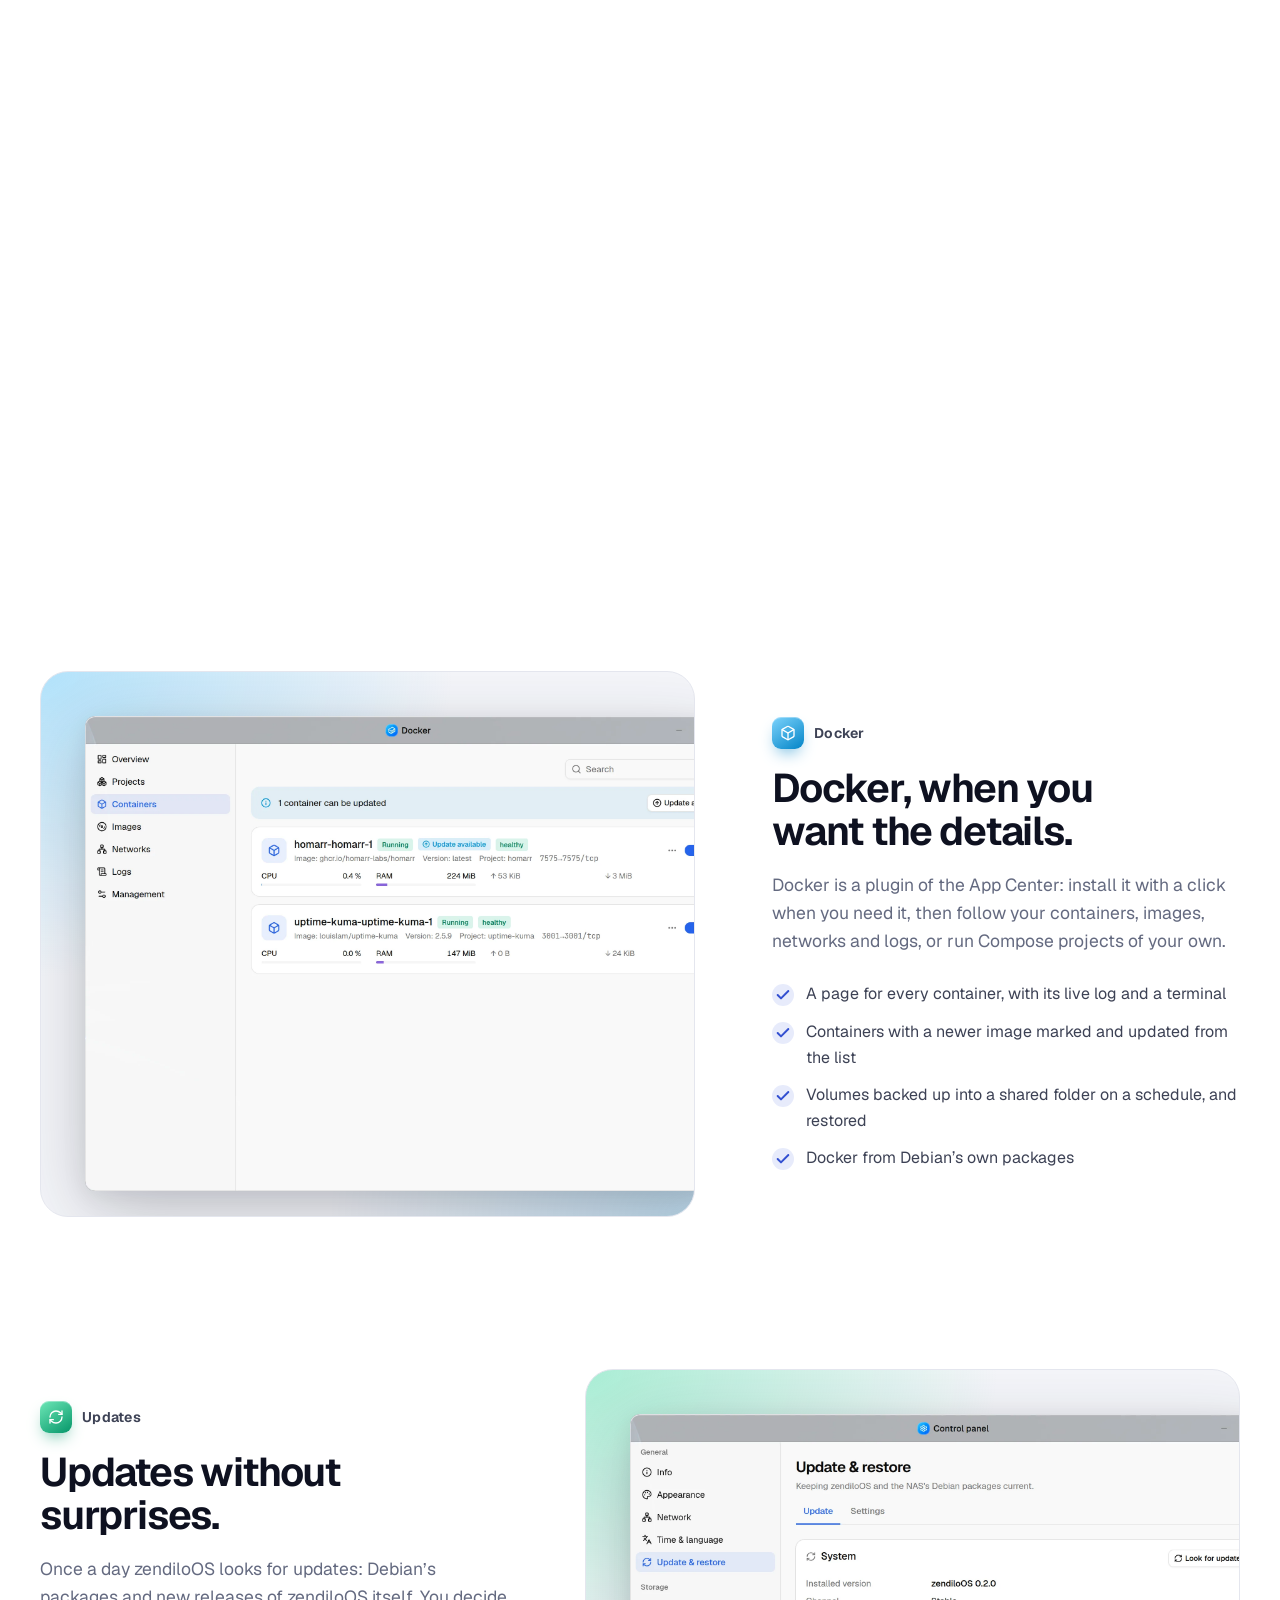
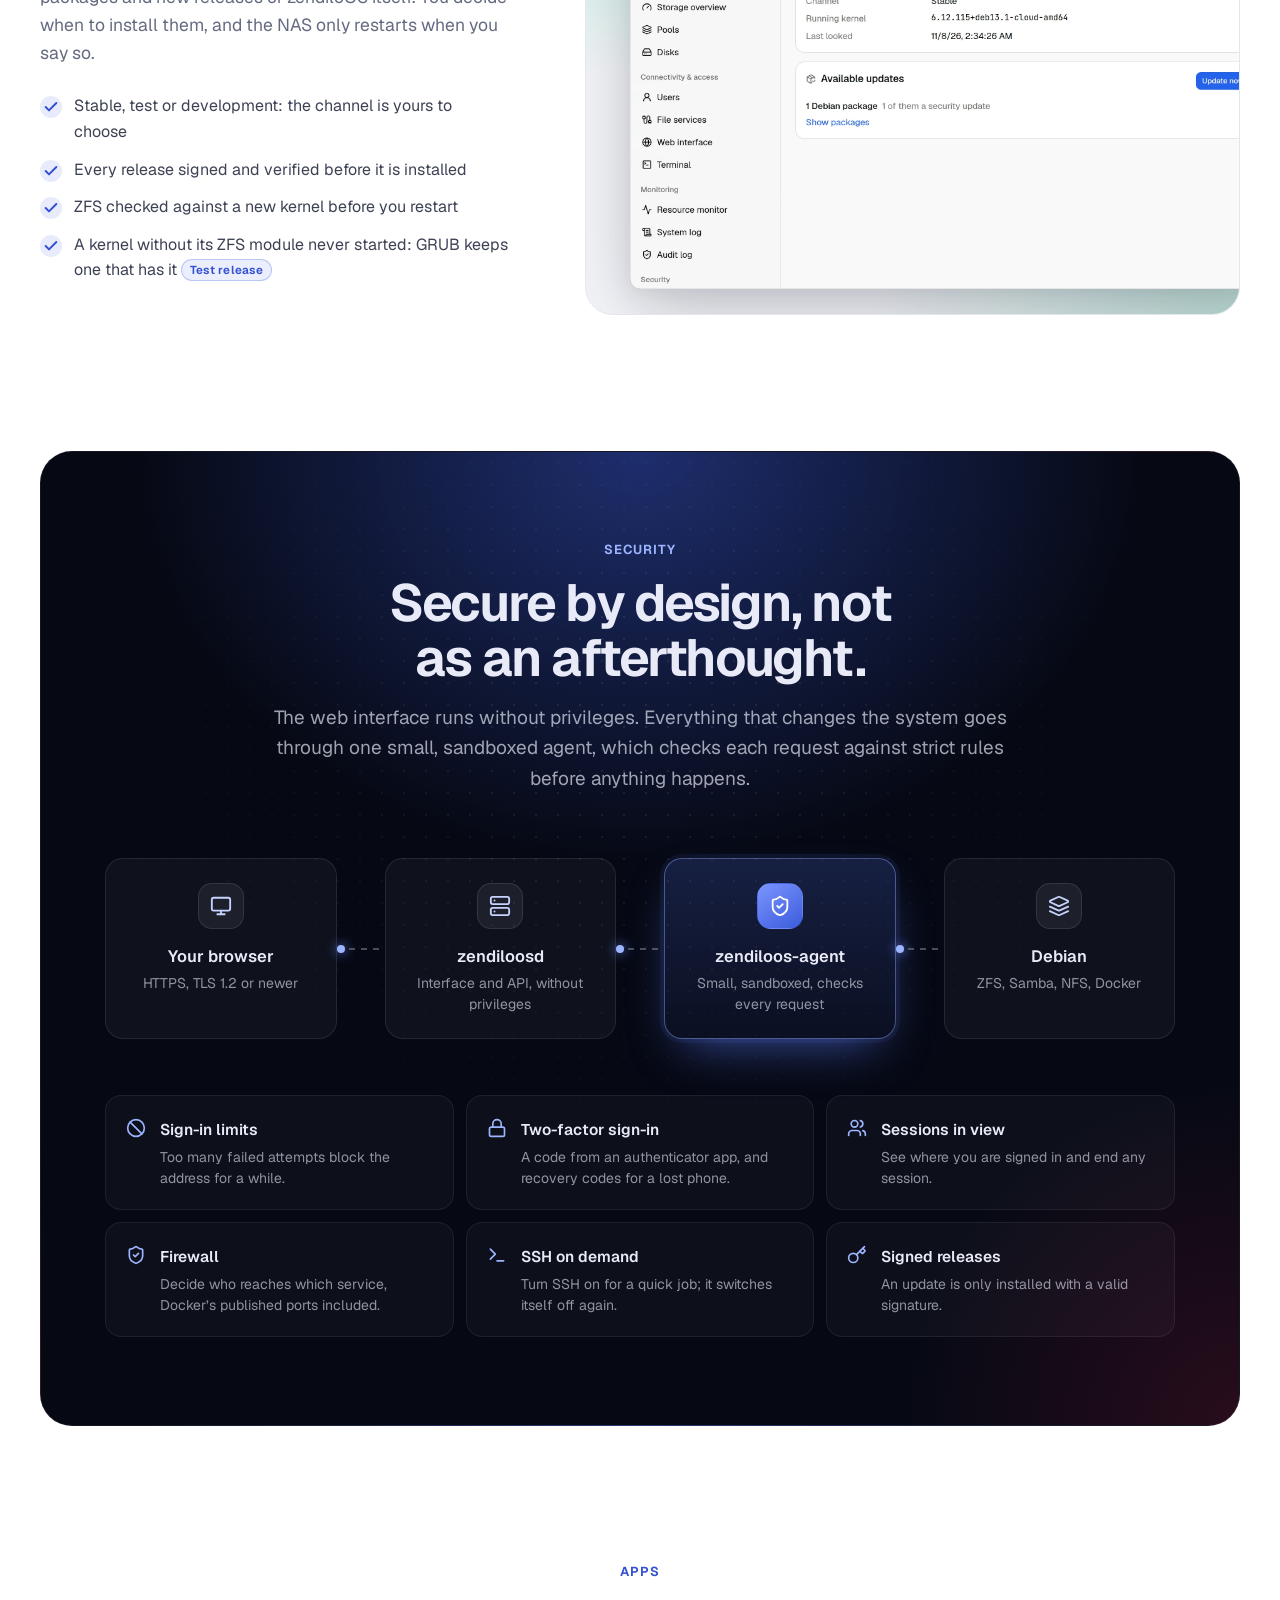
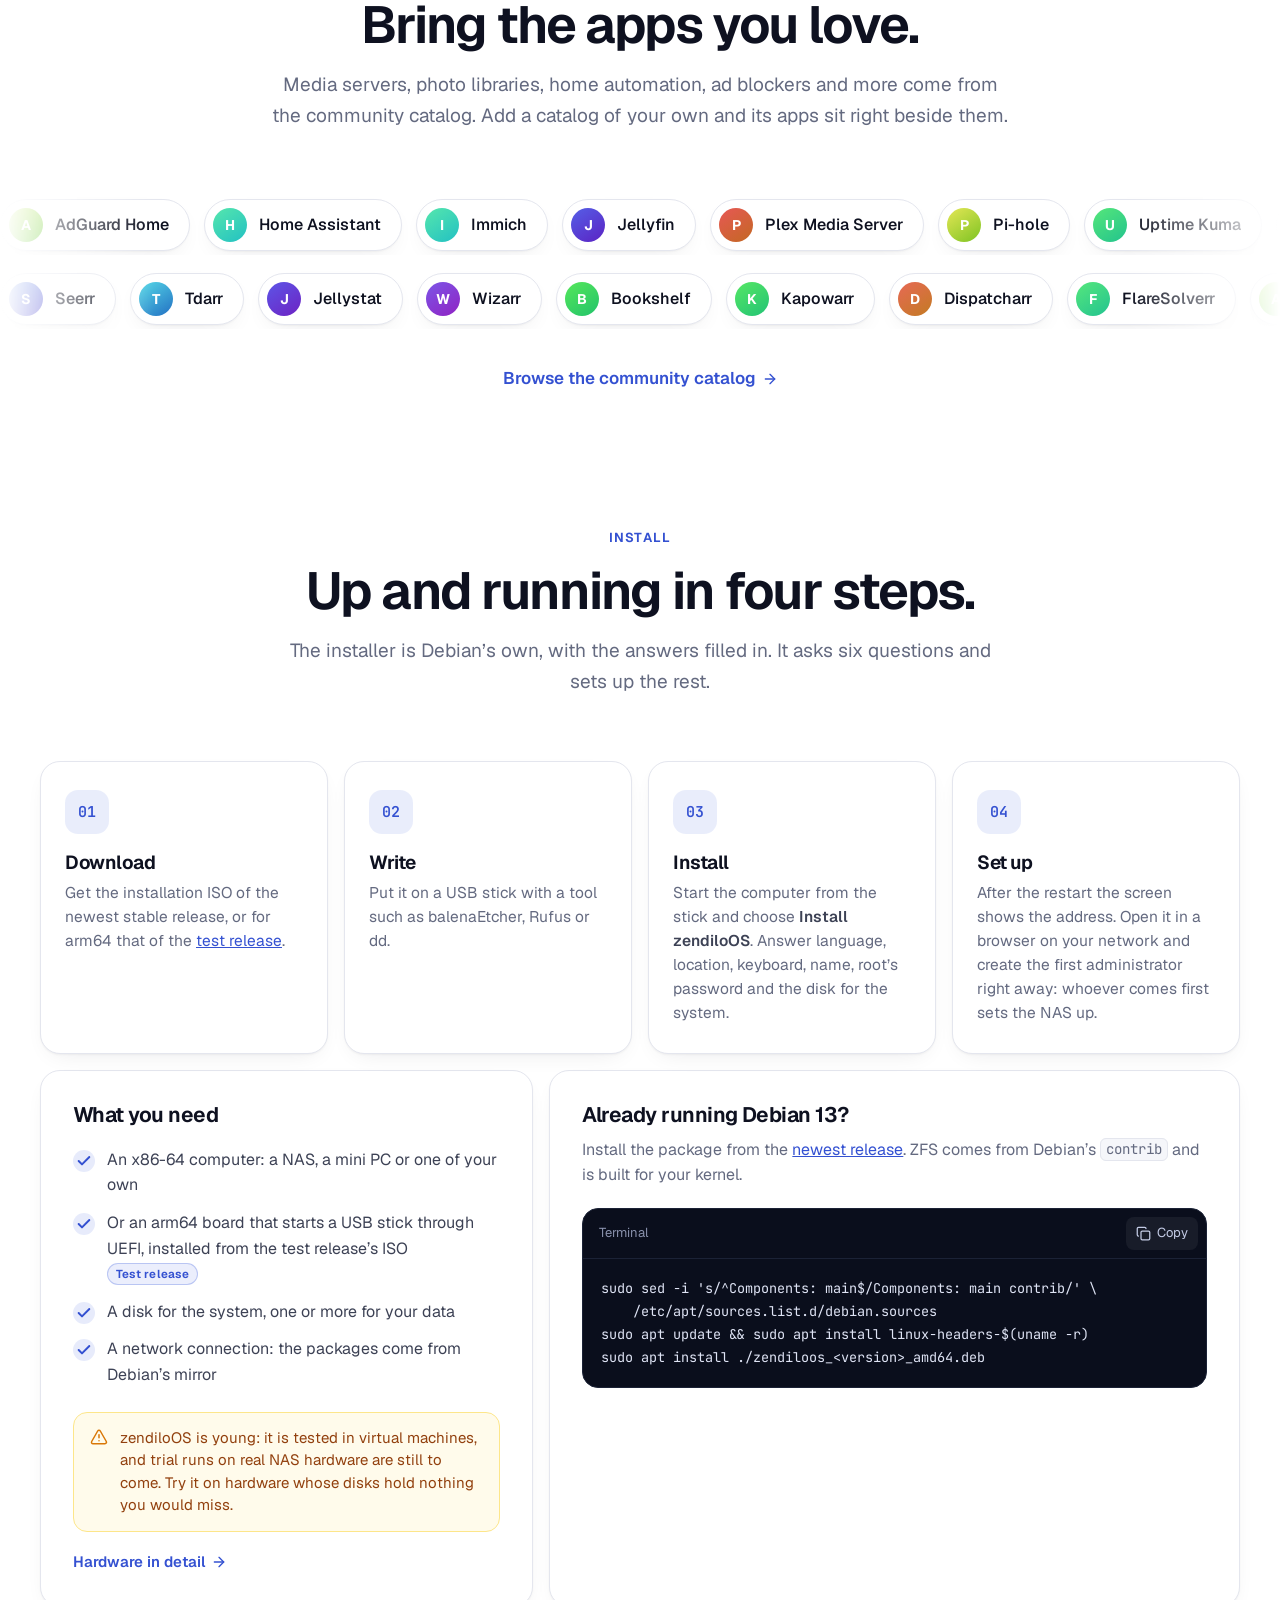
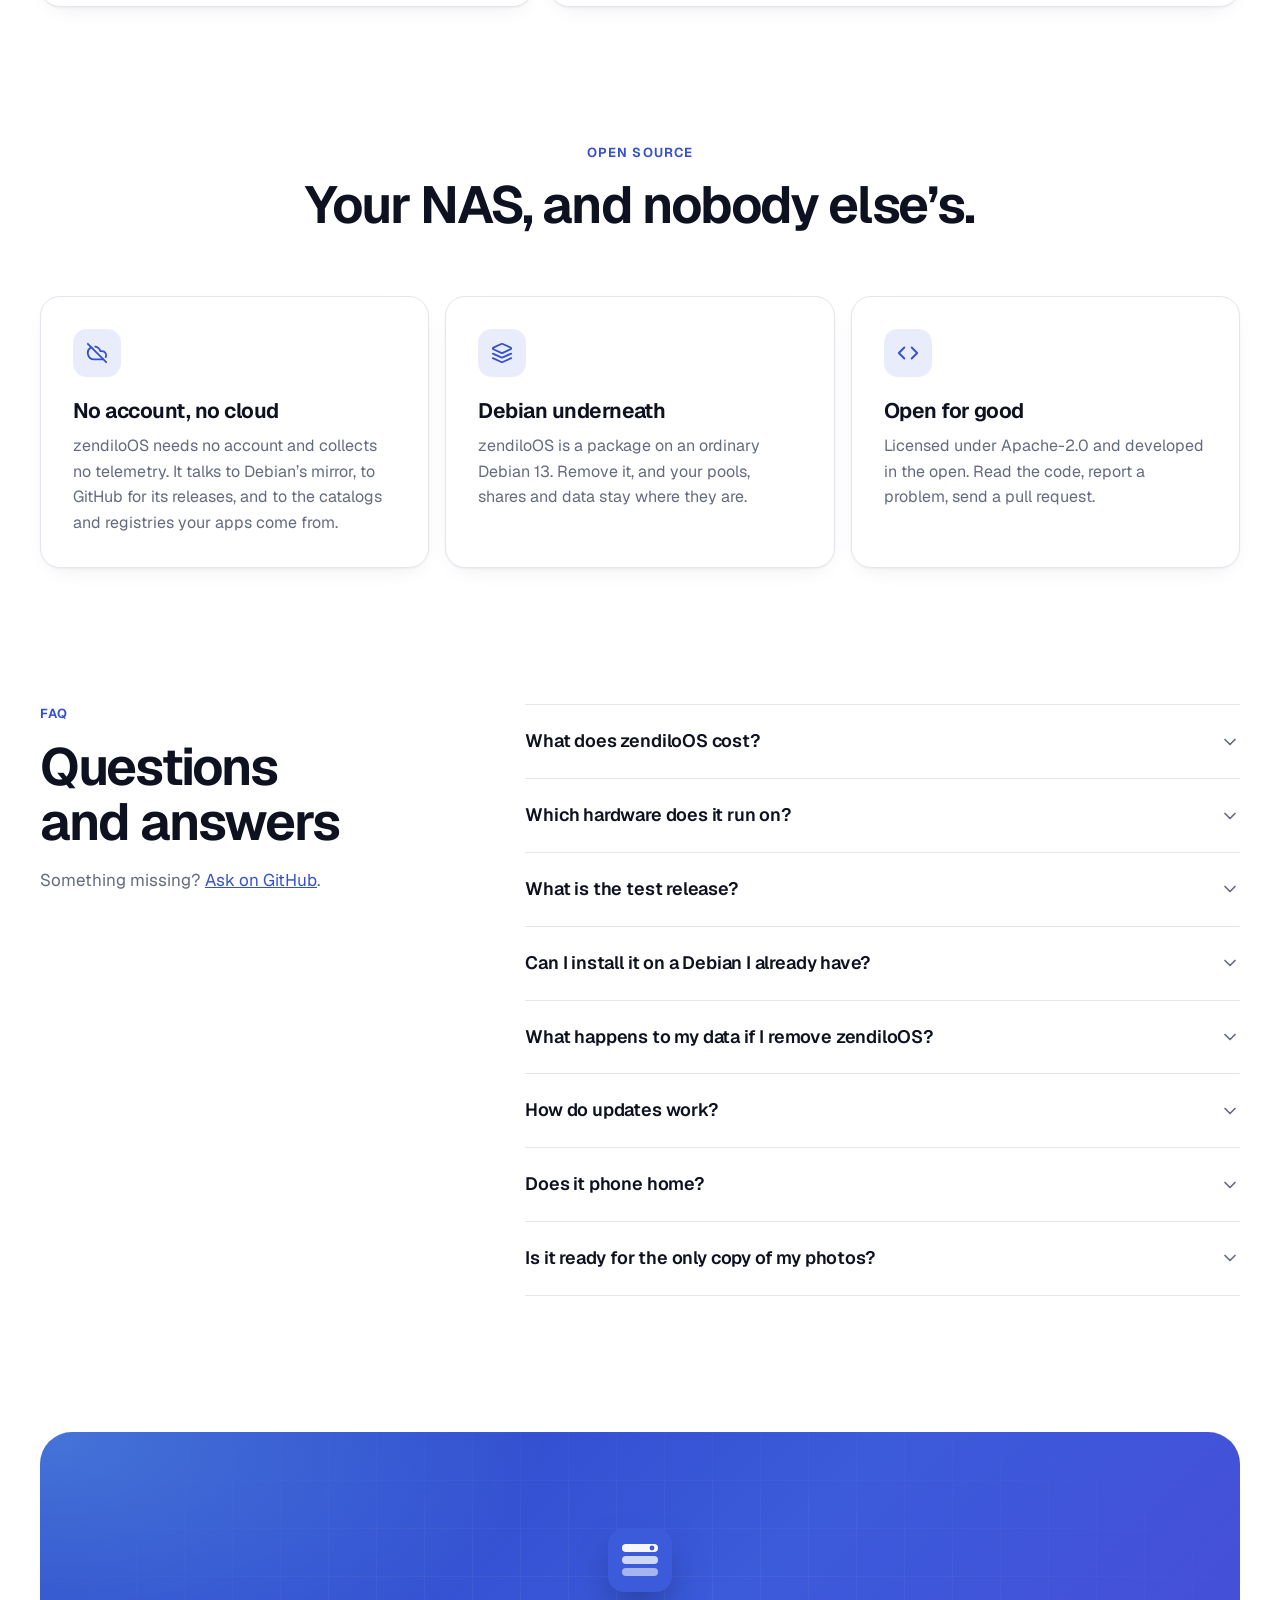
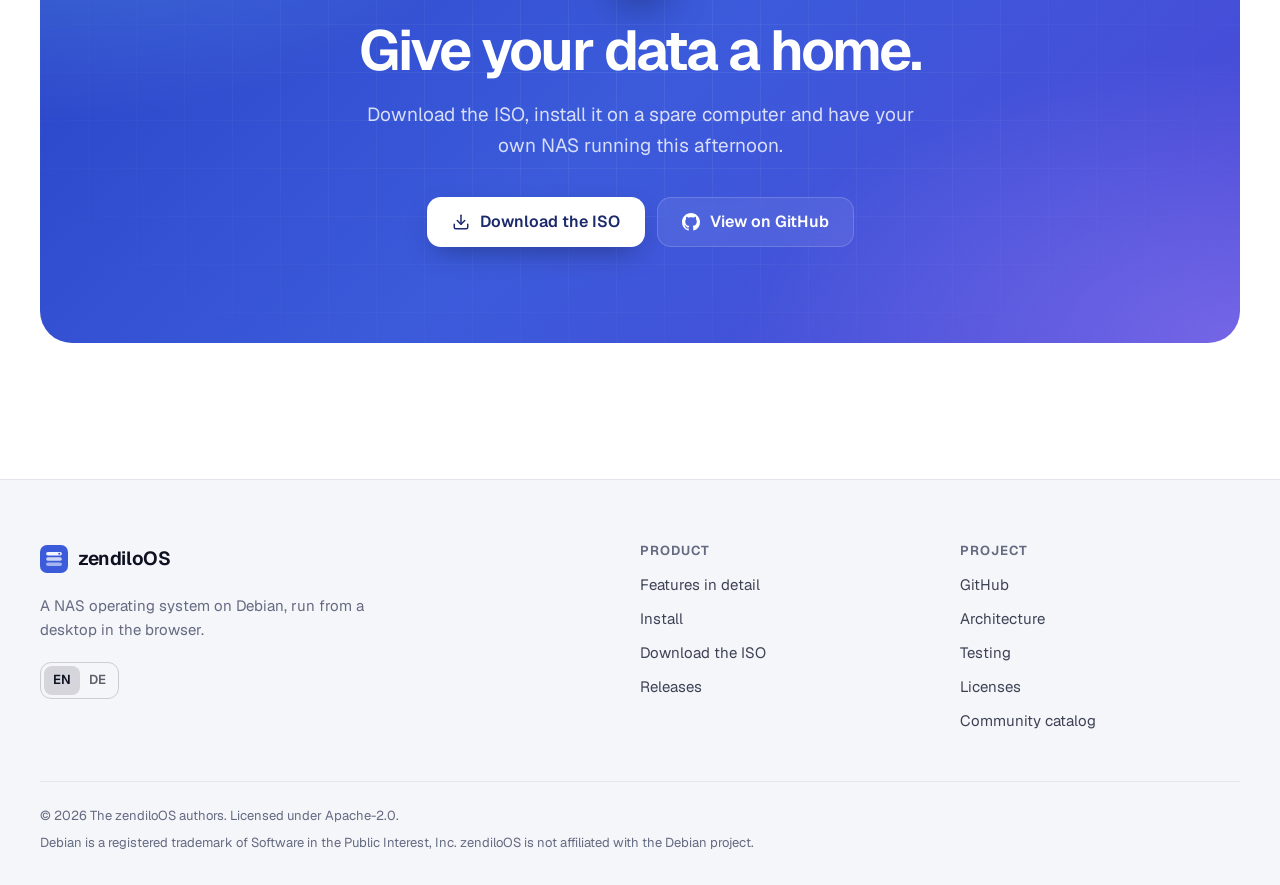
==== commit e07fbf1e: "Point to the test release's ISOs, and install arm64 from them The test release 0.5.0~rc.1 gets insta" ====
--- a/index.html
+++ b/index.html
@@ -60,10 +60,11 @@
         <a class="btn btn-glass" href="https://github.com/mavnezz/zendiloOS"><svg class="i" width="18" height="18" viewBox="0 0 16 16" fill="currentColor" aria-hidden="true"><path d="M8 0c4.42 0 8 3.58 8 8a8.013 8.013 0 0 1-5.45 7.59c-.4.08-.55-.17-.55-.38 0-.27.01-1.13.01-2.2 0-.75-.25-1.23-.54-1.48 1.78-.2 3.65-.88 3.65-3.95 0-.88-.31-1.59-.82-2.15.08-.2.36-1.02-.08-2.12 0 0-.67-.22-2.2.82-.64-.18-1.32-.27-2-.27-.68 0-1.36.09-2 .27-1.53-1.03-2.2-.82-2.2-.82-.44 1.1-.16 1.92-.08 2.12-.51.56-.82 1.28-.82 2.15 0 3.06 1.86 3.75 3.64 3.95-.23.2-.44.55-.51 1.07-.46.21-1.61.55-2.33-.66-.15-.24-.6-.83-1.23-.82-.67.01-.27.38.01.53.34.19.73.9.82 1.13.16.45.68 1.31 2.69.94 0 .67.01 1.3.01 1.49 0 .21-.15.45-.55.38A7.995 7.995 0 0 1 0 8c0-4.42 3.58-8 8-8Z"/></svg><span>View on GitHub</span></a>
       </div>
       <p class="hero-meta"><span data-download-meta data-template="Version {version} · {size} · x86-64 · Apache-2.0">For x86-64 computers · Debian 13 underneath · Apache-2.0</span></p>
-      <p class="hero-next">
-        <a href="https://github.com/mavnezz/zendiloOS/releases/tag/v0.5.0-rc.1"><span>Try the test release 0.5.0~rc.1</span><svg class="i" width="14" height="14" viewBox="0 0 24 24" fill="none" stroke="currentColor" stroke-width="2" stroke-linecap="round" stroke-linejoin="round" aria-hidden="true"><path d="M5 12h14"/><path d="m12 5 7 7-7 7"/></svg></a>
-        <span>Virtual machines, backups, bridges and bonds, arm64. For trying out, not yet for data you would miss.</span>
-      </p>
+      <div class="hero-next">
+        <a class="hero-next-link" href="https://github.com/mavnezz/zendiloOS/releases/tag/v0.5.0-rc.1"><span>Try the test release 0.5.0~rc.1</span><svg class="i" width="14" height="14" viewBox="0 0 24 24" fill="none" stroke="currentColor" stroke-width="2" stroke-linecap="round" stroke-linejoin="round" aria-hidden="true"><path d="M5 12h14"/><path d="m12 5 7 7-7 7"/></svg></a>
+        <p>Virtual machines, backups, bridges and bonds, arm64. For trying out, not yet for data you would miss.</p>
+        <p class="hero-next-isos"><a href="https://github.com/mavnezz/zendiloOS/releases/download/v0.5.0-rc.1/zendiloos-amd64-netinst.iso"><svg class="i" width="14" height="14" viewBox="0 0 24 24" fill="none" stroke="currentColor" stroke-width="2" stroke-linecap="round" stroke-linejoin="round" aria-hidden="true"><path d="M12 15V3"/><path d="M21 15v4a2 2 0 0 1-2 2H5a2 2 0 0 1-2-2v-4"/><path d="m7 10 5 5 5-5"/></svg><span>ISO for x86-64</span></a><a href="https://github.com/mavnezz/zendiloOS/releases/download/v0.5.0-rc.1/zendiloos-arm64-netinst.iso"><svg class="i" width="14" height="14" viewBox="0 0 24 24" fill="none" stroke="currentColor" stroke-width="2" stroke-linecap="round" stroke-linejoin="round" aria-hidden="true"><path d="M12 15V3"/><path d="M21 15v4a2 2 0 0 1-2 2H5a2 2 0 0 1-2-2v-4"/><path d="m7 10 5 5 5-5"/></svg><span>ISO for arm64</span></a></p>
+      </div>
     </div>
     <div class="container">
       <div class="hero-visual">
@@ -305,7 +306,7 @@
           <li class="step reveal">
             <span class="step-num">01</span>
             <h3>Download</h3>
-            <p>Get the installation ISO of the newest stable release.</p>
+            <p>Get the installation ISO of the newest stable release, or for arm64 that of the <a href="https://github.com/mavnezz/zendiloOS/releases/tag/v0.5.0-rc.1">test release</a>.</p>
           </li>
           <li class="step reveal">
             <span class="step-num">02</span>
@@ -326,7 +327,7 @@
       <div class="install-more">
         <div class="card need reveal">
           <h3>What you need</h3>
-          <ul class="checks"><li><svg class="i" width="18" height="18" viewBox="0 0 24 24" fill="none" stroke="currentColor" stroke-width="2" stroke-linecap="round" stroke-linejoin="round" aria-hidden="true"><path d="M20 6 9 17l-5-5"/></svg><span>An x86-64 computer: a NAS, a mini PC or one of your own</span></li><li><svg class="i" width="18" height="18" viewBox="0 0 24 24" fill="none" stroke="currentColor" stroke-width="2" stroke-linecap="round" stroke-linejoin="round" aria-hidden="true"><path d="M20 6 9 17l-5-5"/></svg><span>Or an arm64 board that starts a USB stick through UEFI <span class="badge badge-next">Test release</span></span></li><li><svg class="i" width="18" height="18" viewBox="0 0 24 24" fill="none" stroke="currentColor" stroke-width="2" stroke-linecap="round" stroke-linejoin="round" aria-hidden="true"><path d="M20 6 9 17l-5-5"/></svg><span>A disk for the system, one or more for your data</span></li><li><svg class="i" width="18" height="18" viewBox="0 0 24 24" fill="none" stroke="currentColor" stroke-width="2" stroke-linecap="round" stroke-linejoin="round" aria-hidden="true"><path d="M20 6 9 17l-5-5"/></svg><span>A network connection: the packages come from Debian’s mirror</span></li></ul>
+          <ul class="checks"><li><svg class="i" width="18" height="18" viewBox="0 0 24 24" fill="none" stroke="currentColor" stroke-width="2" stroke-linecap="round" stroke-linejoin="round" aria-hidden="true"><path d="M20 6 9 17l-5-5"/></svg><span>An x86-64 computer: a NAS, a mini PC or one of your own</span></li><li><svg class="i" width="18" height="18" viewBox="0 0 24 24" fill="none" stroke="currentColor" stroke-width="2" stroke-linecap="round" stroke-linejoin="round" aria-hidden="true"><path d="M20 6 9 17l-5-5"/></svg><span>Or an arm64 board that starts a USB stick through UEFI, installed from the test release’s ISO <span class="badge badge-next">Test release</span></span></li><li><svg class="i" width="18" height="18" viewBox="0 0 24 24" fill="none" stroke="currentColor" stroke-width="2" stroke-linecap="round" stroke-linejoin="round" aria-hidden="true"><path d="M20 6 9 17l-5-5"/></svg><span>A disk for the system, one or more for your data</span></li><li><svg class="i" width="18" height="18" viewBox="0 0 24 24" fill="none" stroke="currentColor" stroke-width="2" stroke-linecap="round" stroke-linejoin="round" aria-hidden="true"><path d="M20 6 9 17l-5-5"/></svg><span>A network connection: the packages come from Debian’s mirror</span></li></ul>
           <p class="note"><svg class="i" width="18" height="18" viewBox="0 0 24 24" fill="none" stroke="currentColor" stroke-width="2" stroke-linecap="round" stroke-linejoin="round" aria-hidden="true"><path d="m21.73 18-8-14a2 2 0 0 0-3.48 0l-8 14A2 2 0 0 0 4 21h16a2 2 0 0 0 1.73-3"/><path d="M12 9v4"/><path d="M12 17h.01"/></svg><span>zendiloOS is young: it is tested in virtual machines, and trial runs on real NAS hardware are still to come. Try it on hardware whose disks hold nothing you would miss.</span></p>
           <p class="need-more"><a class="link" href="features/#hardware">Hardware in detail<svg class="i" width="16" height="16" viewBox="0 0 24 24" fill="none" stroke="currentColor" stroke-width="2" stroke-linecap="round" stroke-linejoin="round" aria-hidden="true"><path d="M5 12h14"/><path d="m12 5 7 7-7 7"/></svg></a></p>
         </div>
@@ -385,11 +386,11 @@
           </details>
           <details>
             <summary><span>Which hardware does it run on?</span><svg class="i" width="20" height="20" viewBox="0 0 24 24" fill="none" stroke="currentColor" stroke-width="2" stroke-linecap="round" stroke-linejoin="round" aria-hidden="true"><path d="m6 9 6 6 6-6"/></svg></summary>
-            <div class="answer"><p>Any x86-64 computer with a disk for the system, one or more disks for data and a network connection. Also arm64 boards that start a USB stick through UEFI and run Debian’s own kernel <span class="badge badge-next">Test release</span>; no real arm64 board has run it yet. <a href="features/#hardware">Hardware in detail</a>.</p></div>
+            <div class="answer"><p>Any x86-64 computer with a disk for the system, one or more disks for data and a network connection. Also arm64 boards that start a USB stick through UEFI and run Debian’s own kernel, installed from the test release’s ISO <span class="badge badge-next">Test release</span>; no real arm64 board has run it yet. <a href="features/#hardware">Hardware in detail</a>.</p></div>
           </details>
           <details>
             <summary><span>What is the test release?</span><svg class="i" width="20" height="20" viewBox="0 0 24 24" fill="none" stroke="currentColor" stroke-width="2" stroke-linecap="round" stroke-linejoin="round" aria-hidden="true"><path d="m6 9 6 6 6-6"/></svg></summary>
-            <div class="answer"><p>Before a stable release, zendiloOS publishes release candidates on the test channel. 0.5.0~rc.1 brings virtual machines as a preview, the Backup app, bridges, bonds and VLANs, a configuration backup that a fresh installation restores, and arm64. It is for trying out: on an installed zendiloOS, choose the test channel under Updates, or install its package on Debian 13. <a href="https://github.com/mavnezz/zendiloOS/releases/tag/v0.5.0-rc.1">The release on GitHub</a>.</p></div>
+            <div class="answer"><p>Before a stable release, zendiloOS publishes release candidates on the test channel. 0.5.0~rc.1 brings virtual machines as a preview, the Backup app, bridges, bonds and VLANs, a configuration backup that a fresh installation restores, and arm64. It is for trying out: install it fresh from its ISO, for <a href="https://github.com/mavnezz/zendiloOS/releases/download/v0.5.0-rc.1/zendiloos-amd64-netinst.iso">x86-64</a> or <a href="https://github.com/mavnezz/zendiloOS/releases/download/v0.5.0-rc.1/zendiloos-arm64-netinst.iso">arm64</a>, or take it over the test channel, which you choose under Updates on an installed zendiloOS; on Debian 13 its package installs like any release’s. <a href="https://github.com/mavnezz/zendiloOS/releases/tag/v0.5.0-rc.1">The release on GitHub</a>.</p></div>
           </details>
           <details>
             <summary><span>Can I install it on a Debian I already have?</span><svg class="i" width="20" height="20" viewBox="0 0 24 24" fill="none" stroke="currentColor" stroke-width="2" stroke-linecap="round" stroke-linejoin="round" aria-hidden="true"><path d="m6 9 6 6 6-6"/></svg></summary>
--- a/assets/css/site.css
+++ b/assets/css/site.css
@@ -555,26 +555,48 @@
   background: rgba(255, 255, 255, 0.05);
   border: 1px solid rgba(255, 255, 255, 0.12);
 }
-.hero-next a {
+.hero-next-link {
   display: inline-flex;
-  flex-wrap: wrap;
-  align-items: center;
-  justify-content: center;
-  gap: 6px 10px;
+  align-items: center;
+  gap: 10px;
   font-size: 15px;
   font-weight: 600;
   color: #fff;
   text-decoration: none;
 }
-.hero-next a:hover span:not(.badge) {
+.hero-next-link:hover span {
   text-decoration: underline;
   text-underline-offset: 3px;
 }
-.hero-next a .i {
+.hero-next-link .i {
   transition: transform 0.2s;
 }
-.hero-next a:hover .i {
+.hero-next-link:hover .i {
   transform: translateX(3px);
+}
+.hero-next-isos {
+  margin-top: 6px;
+  display: flex;
+  flex-wrap: wrap;
+  justify-content: center;
+  gap: 8px;
+}
+.hero-next-isos a {
+  display: inline-flex;
+  align-items: center;
+  gap: 7px;
+  padding: 5px 12px;
+  border-radius: 10px;
+  font-size: 13.5px;
+  font-weight: 600;
+  color: rgba(255, 255, 255, 0.9);
+  text-decoration: none;
+  background: rgba(255, 255, 255, 0.07);
+  border: 1px solid rgba(255, 255, 255, 0.16);
+  transition: background-color 0.2s;
+}
+.hero-next-isos a:hover {
+  background: rgba(255, 255, 255, 0.14);
 }
 
 /* The features page's hero: no screenshot below it. */
@@ -1343,6 +1365,9 @@
   color: var(--text-2);
   font-weight: 600;
 }
+.step a {
+  color: var(--brand-text);
+}
 .install-more {
   margin-top: 16px;
   display: grid;
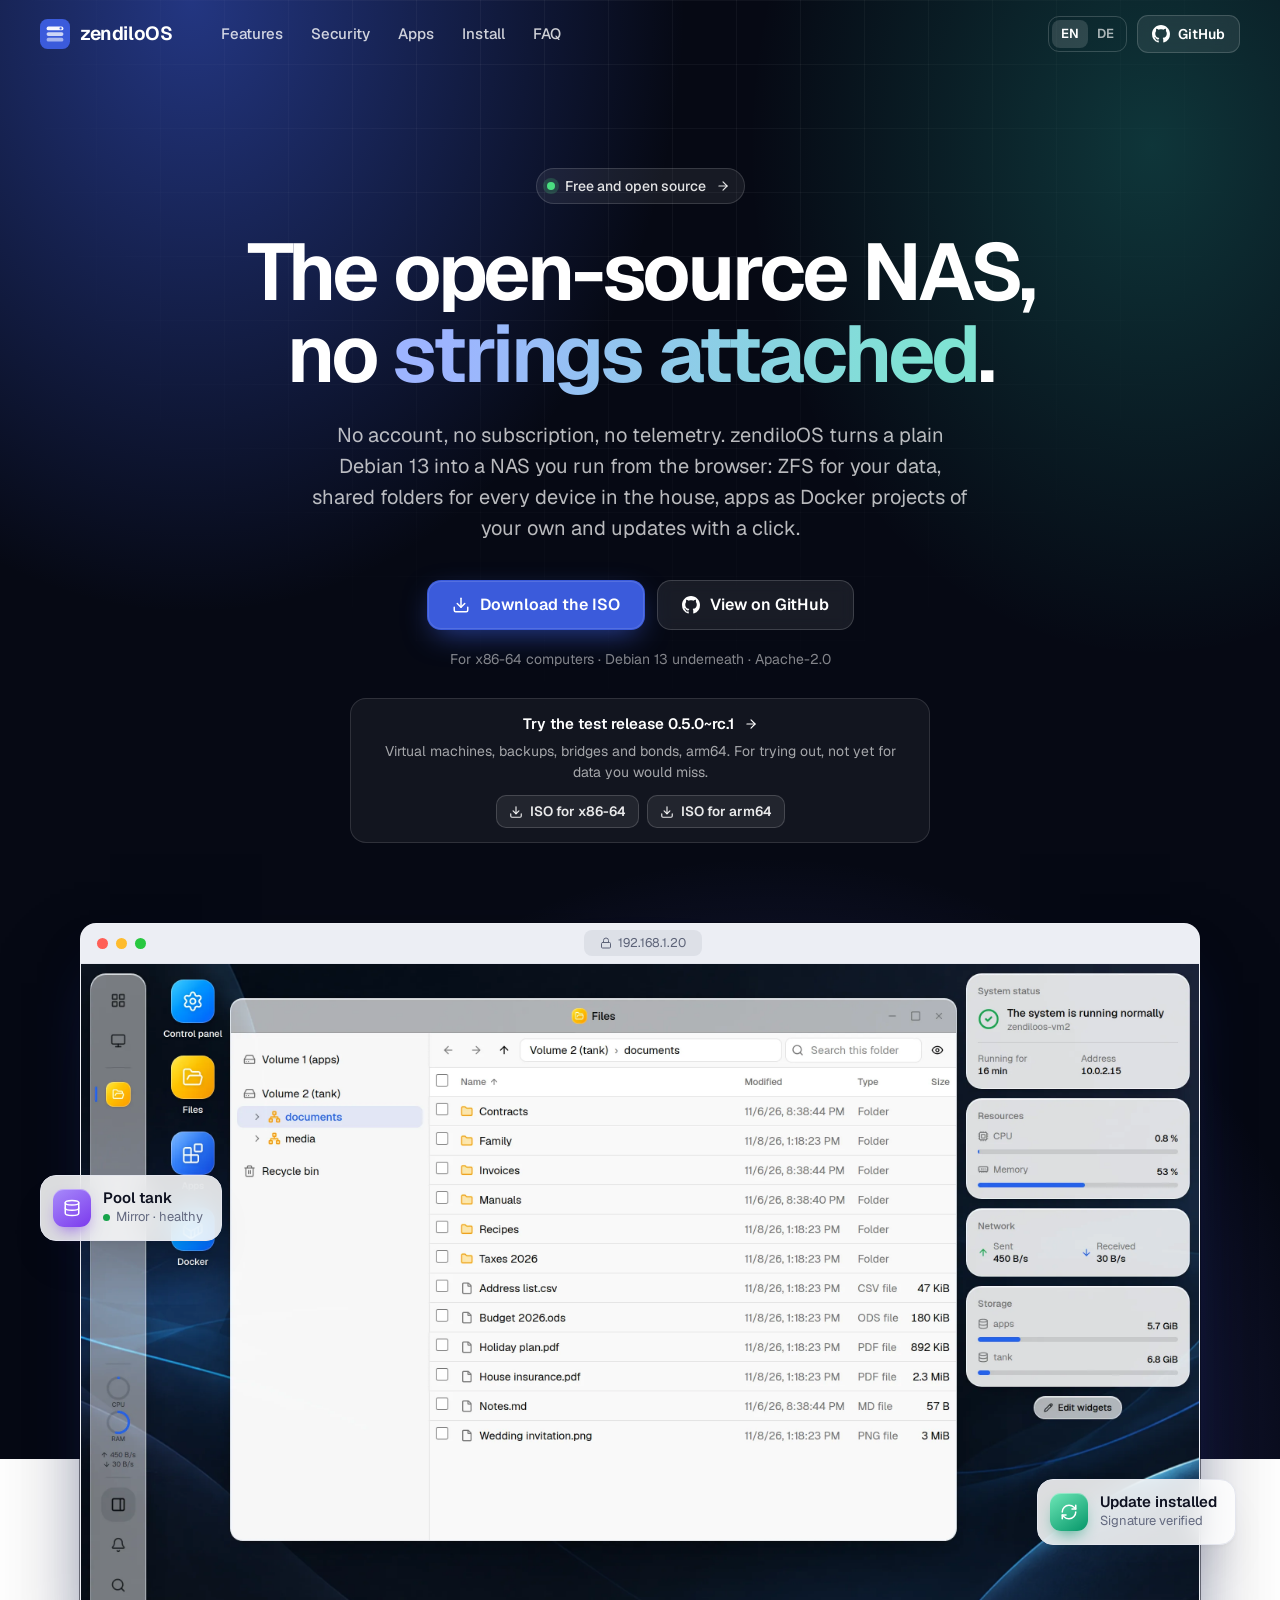
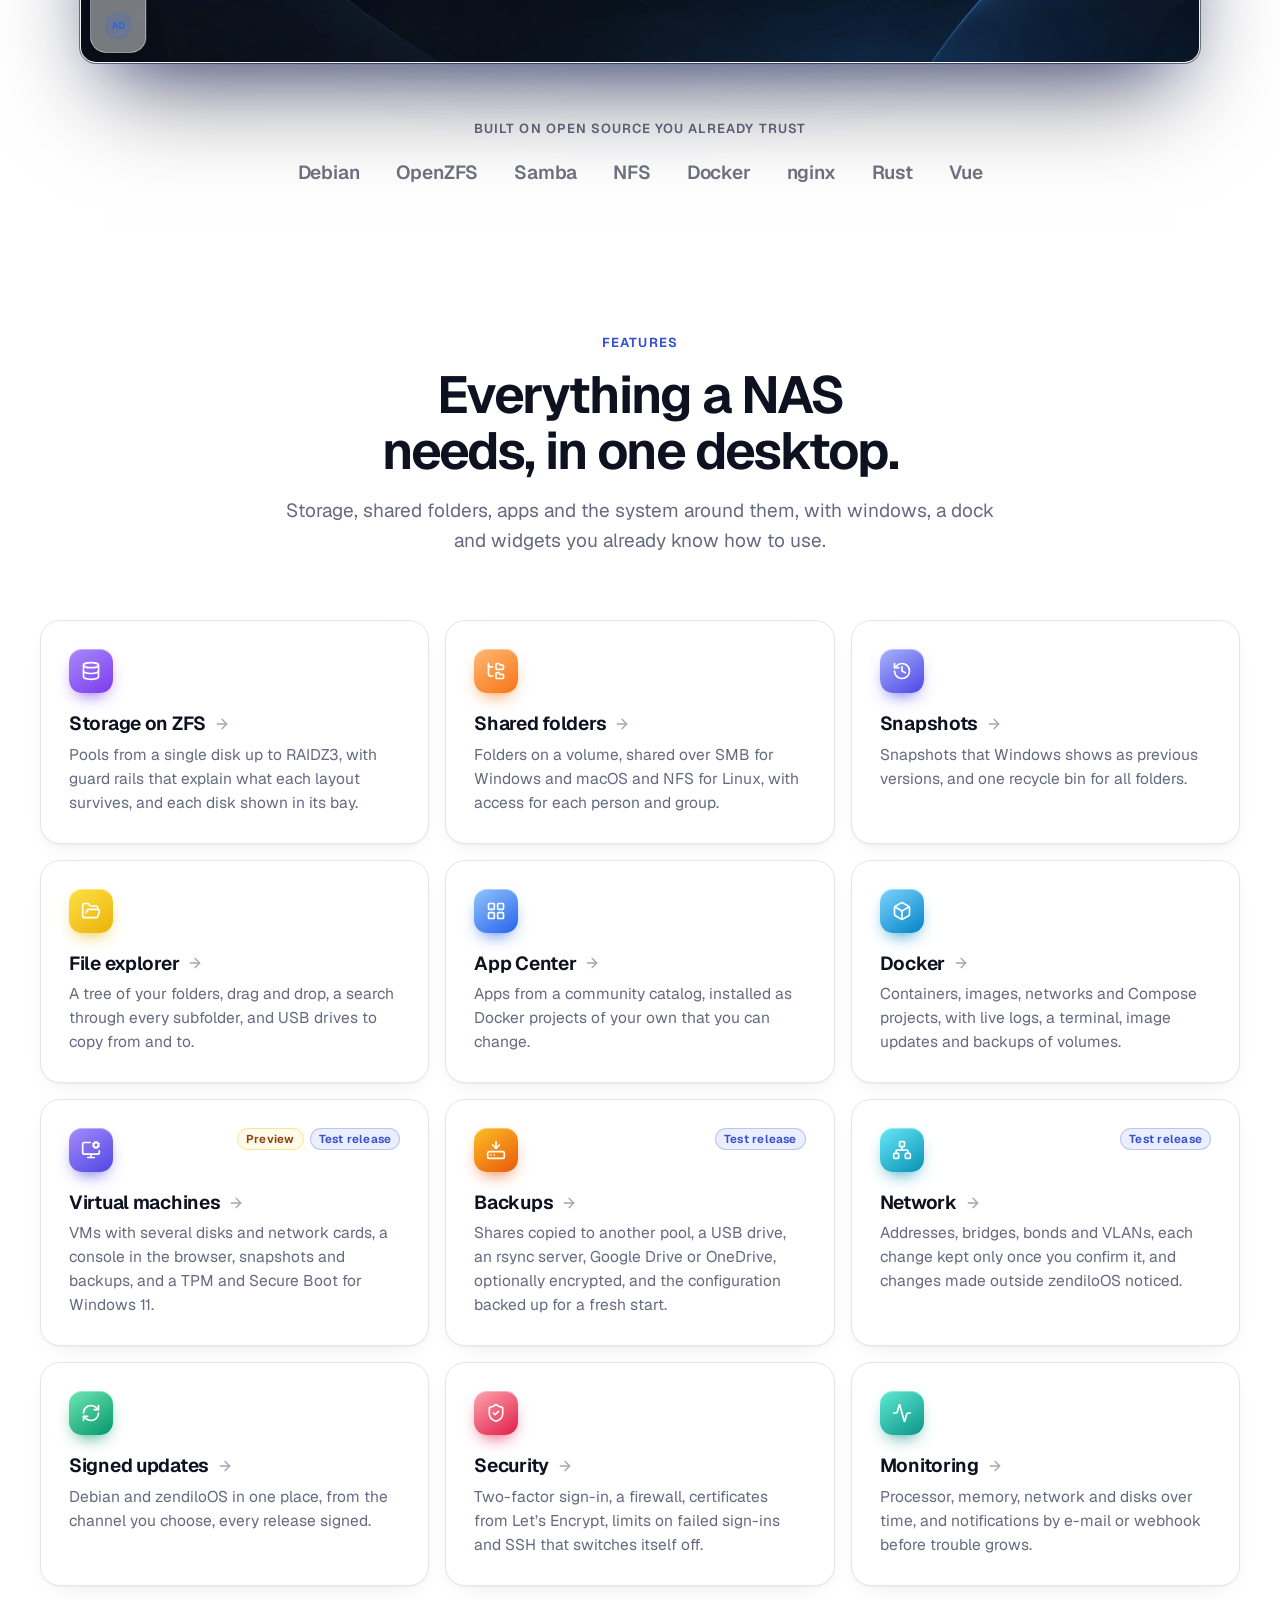
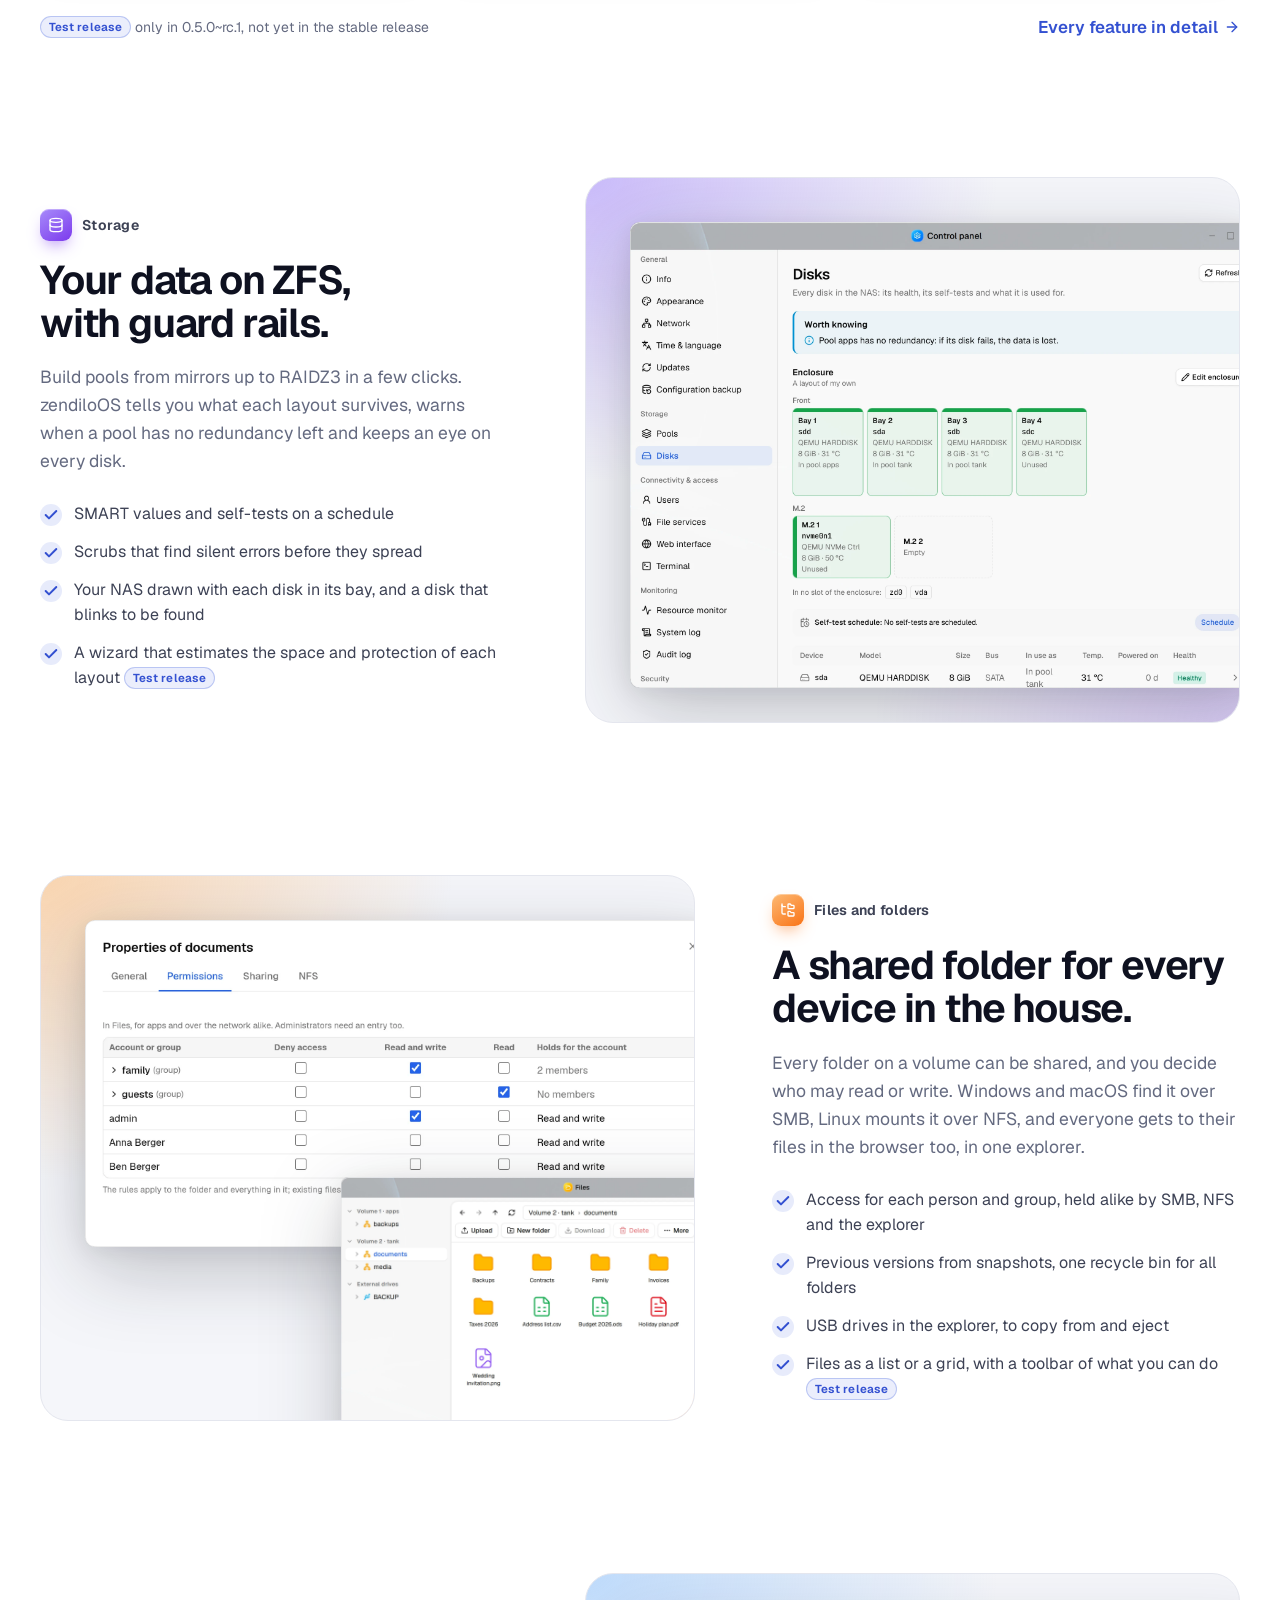
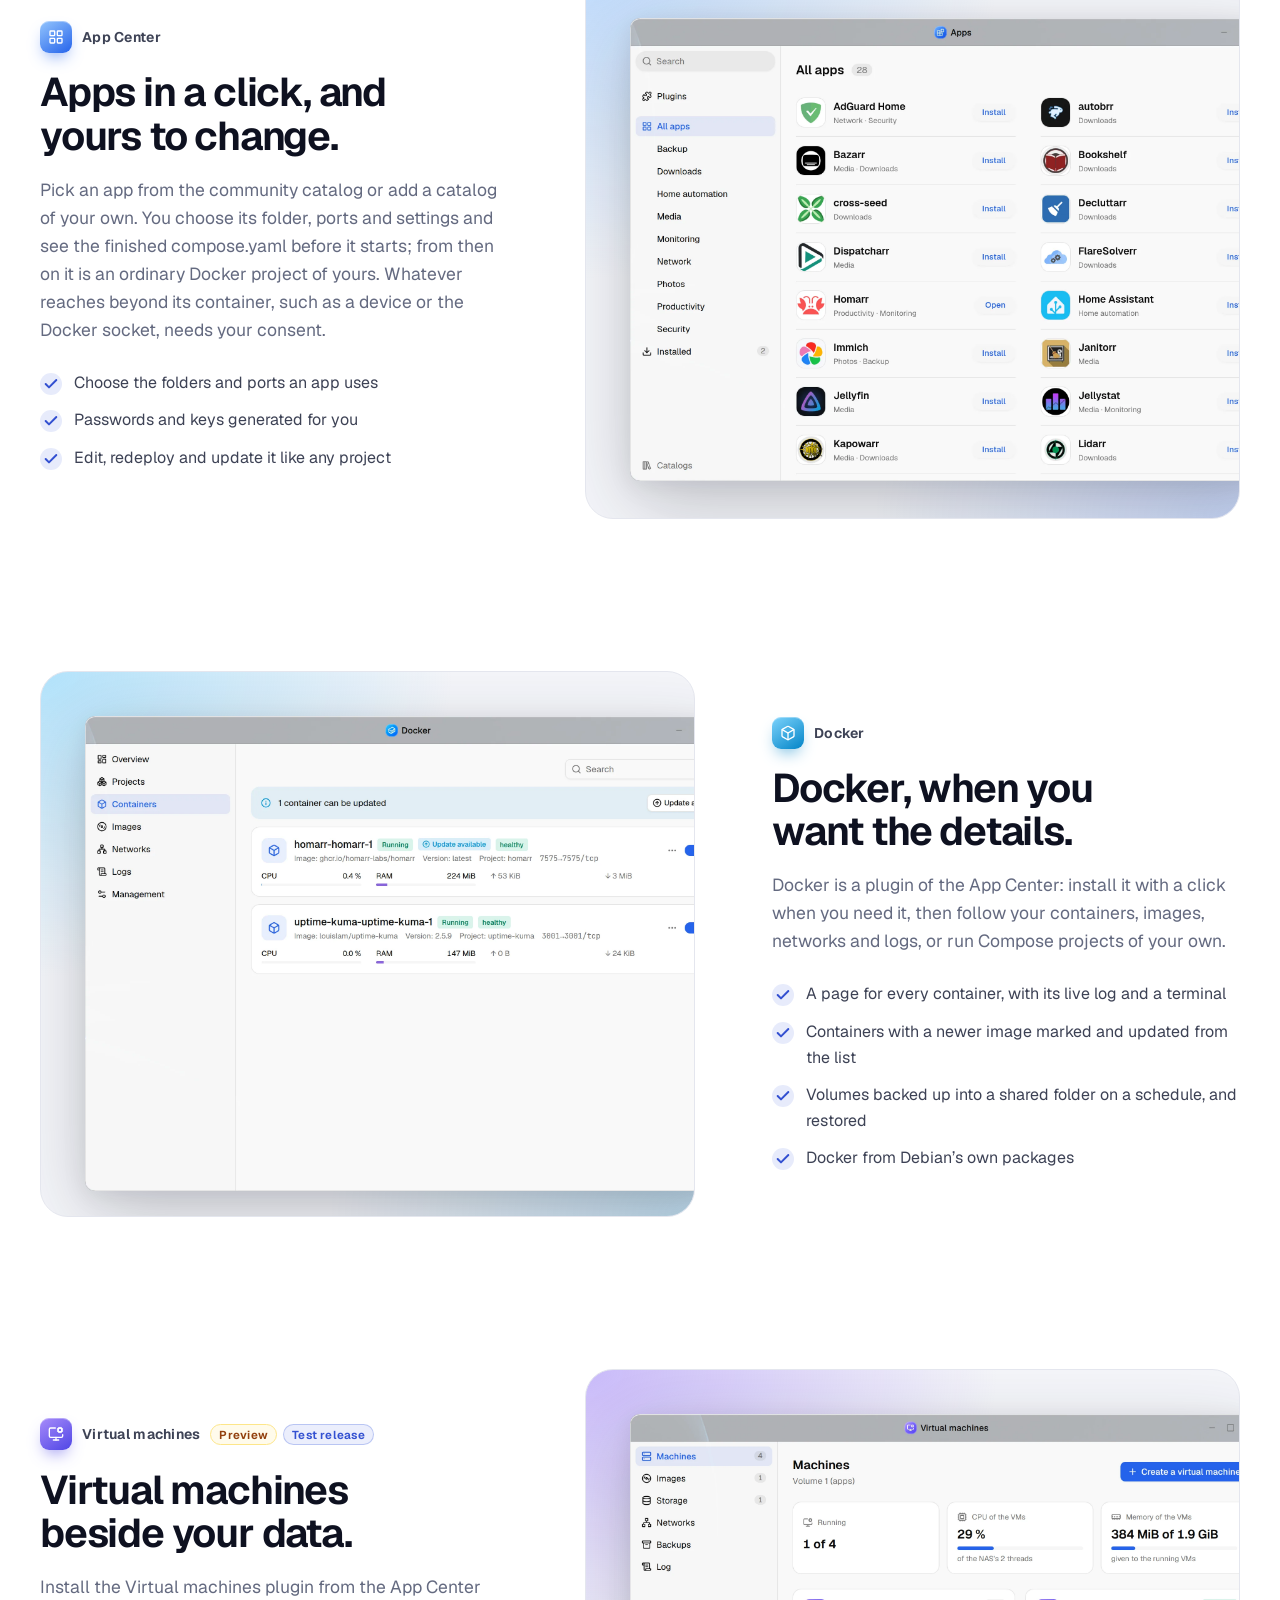
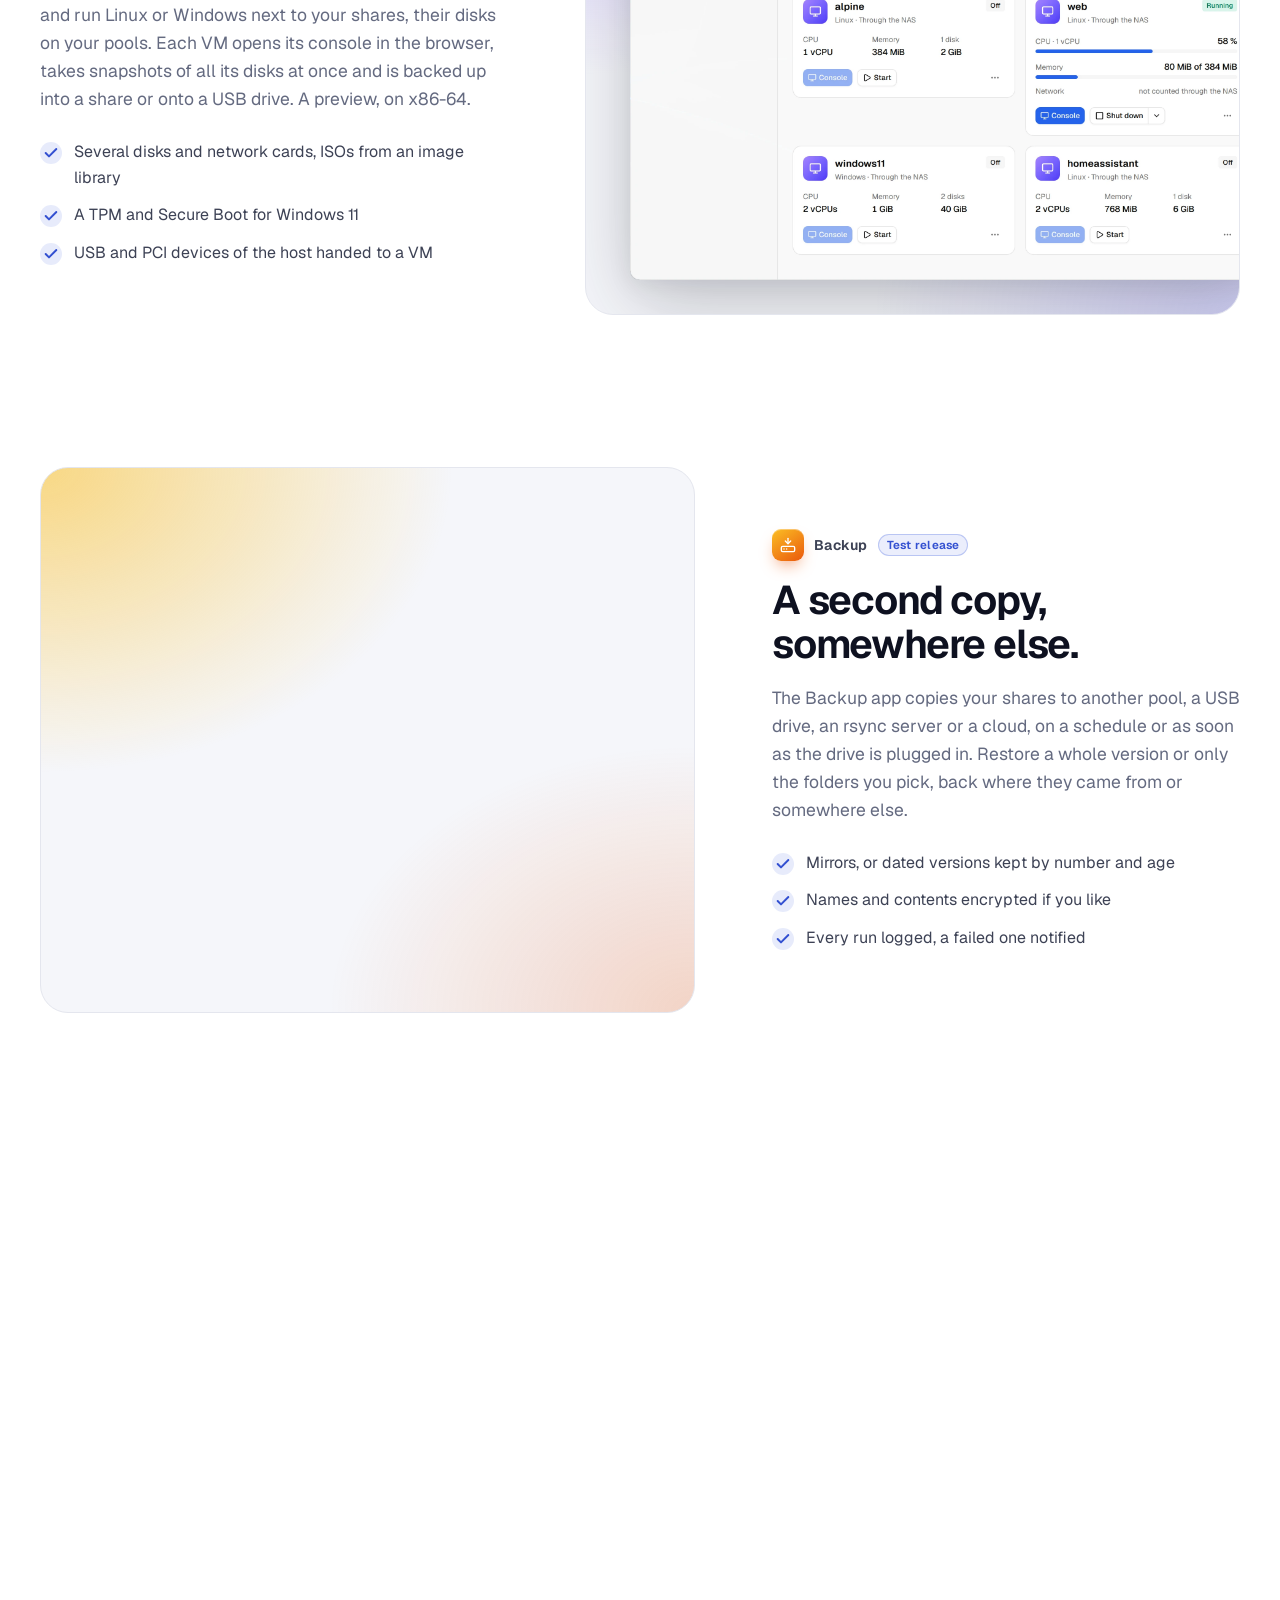
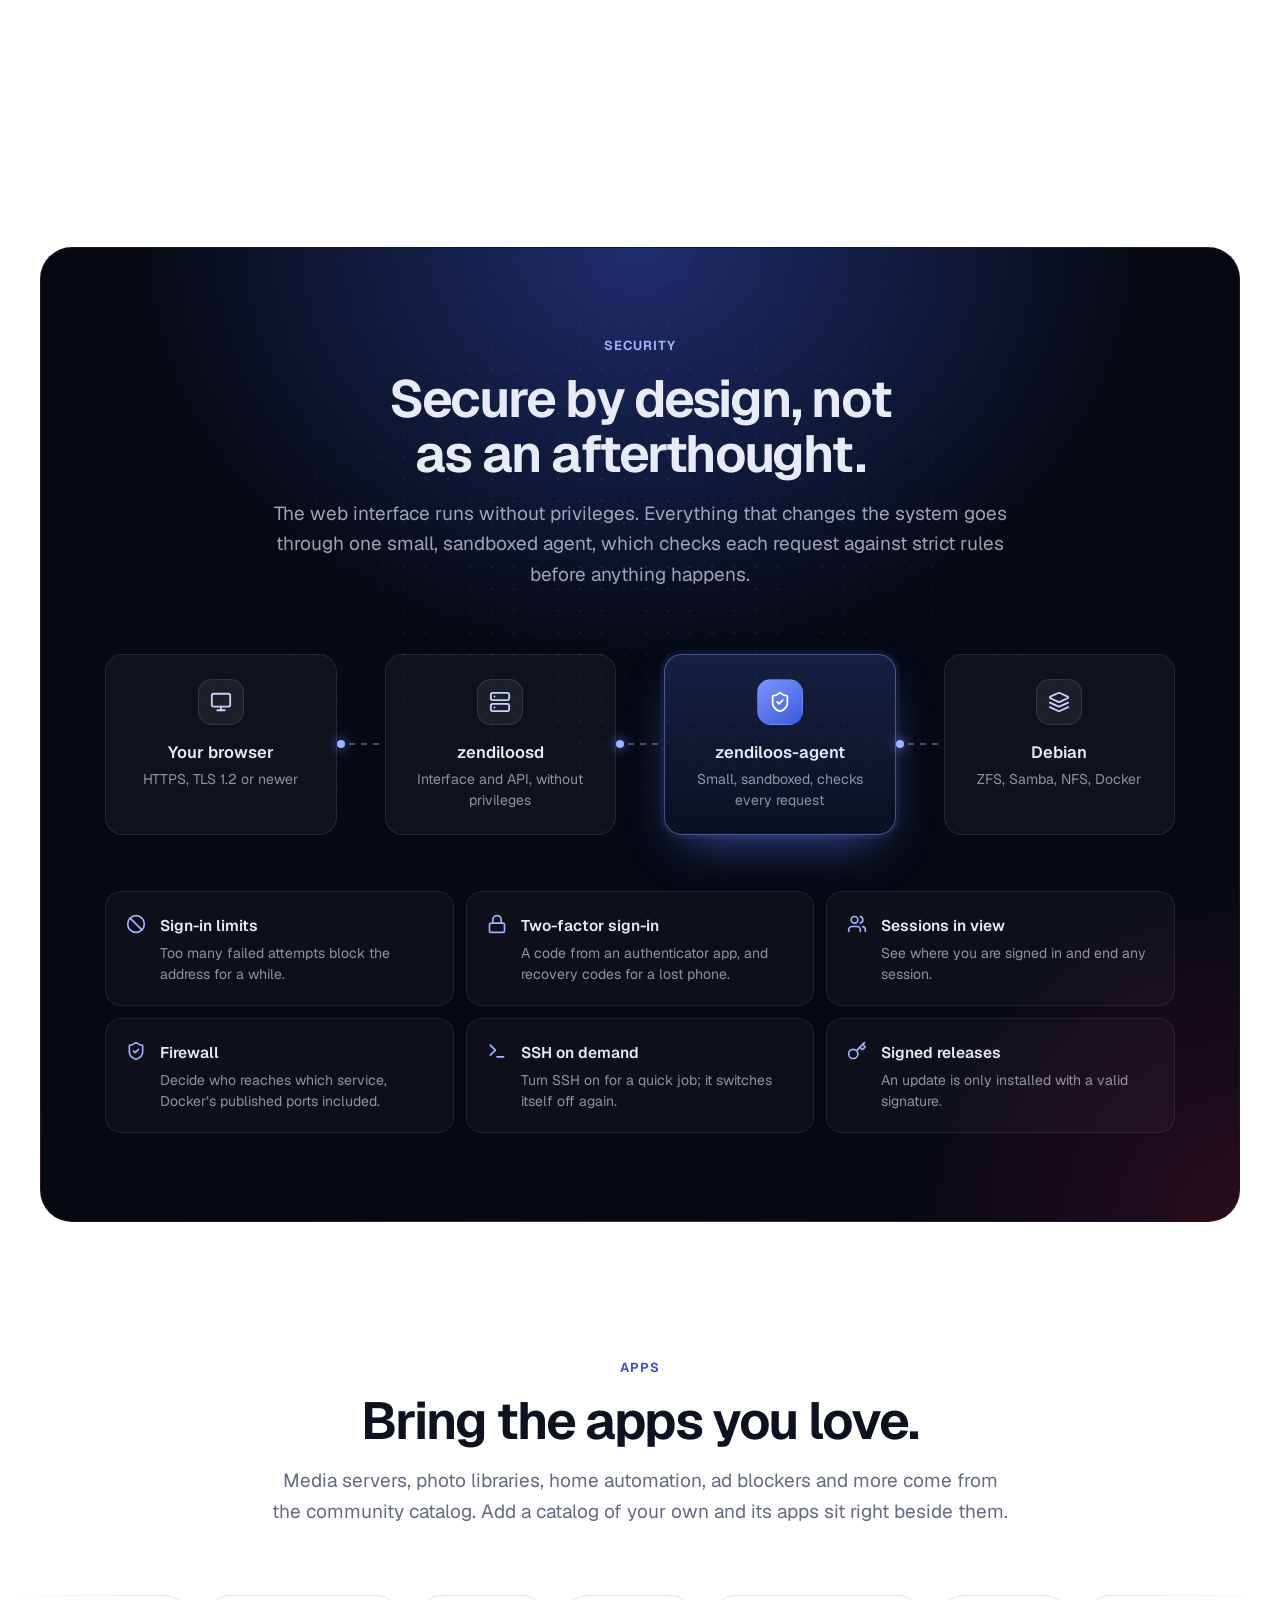
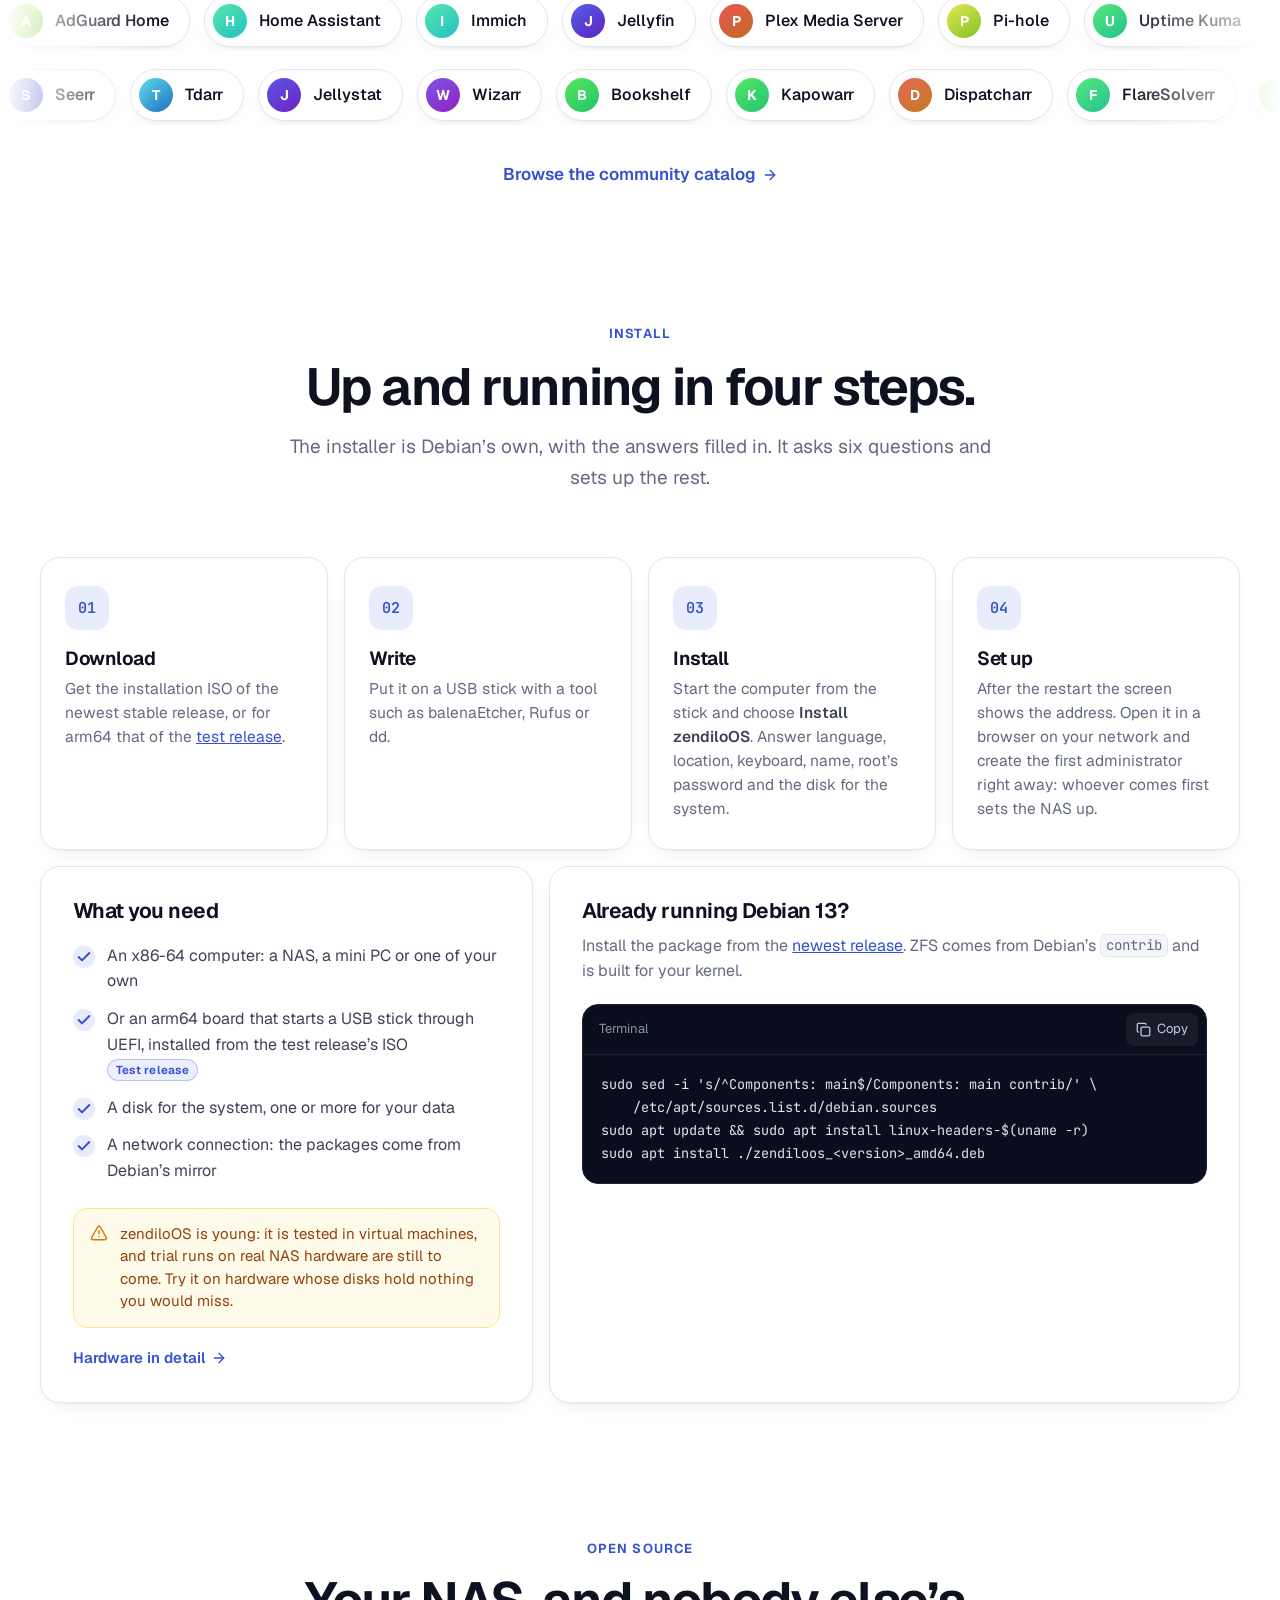
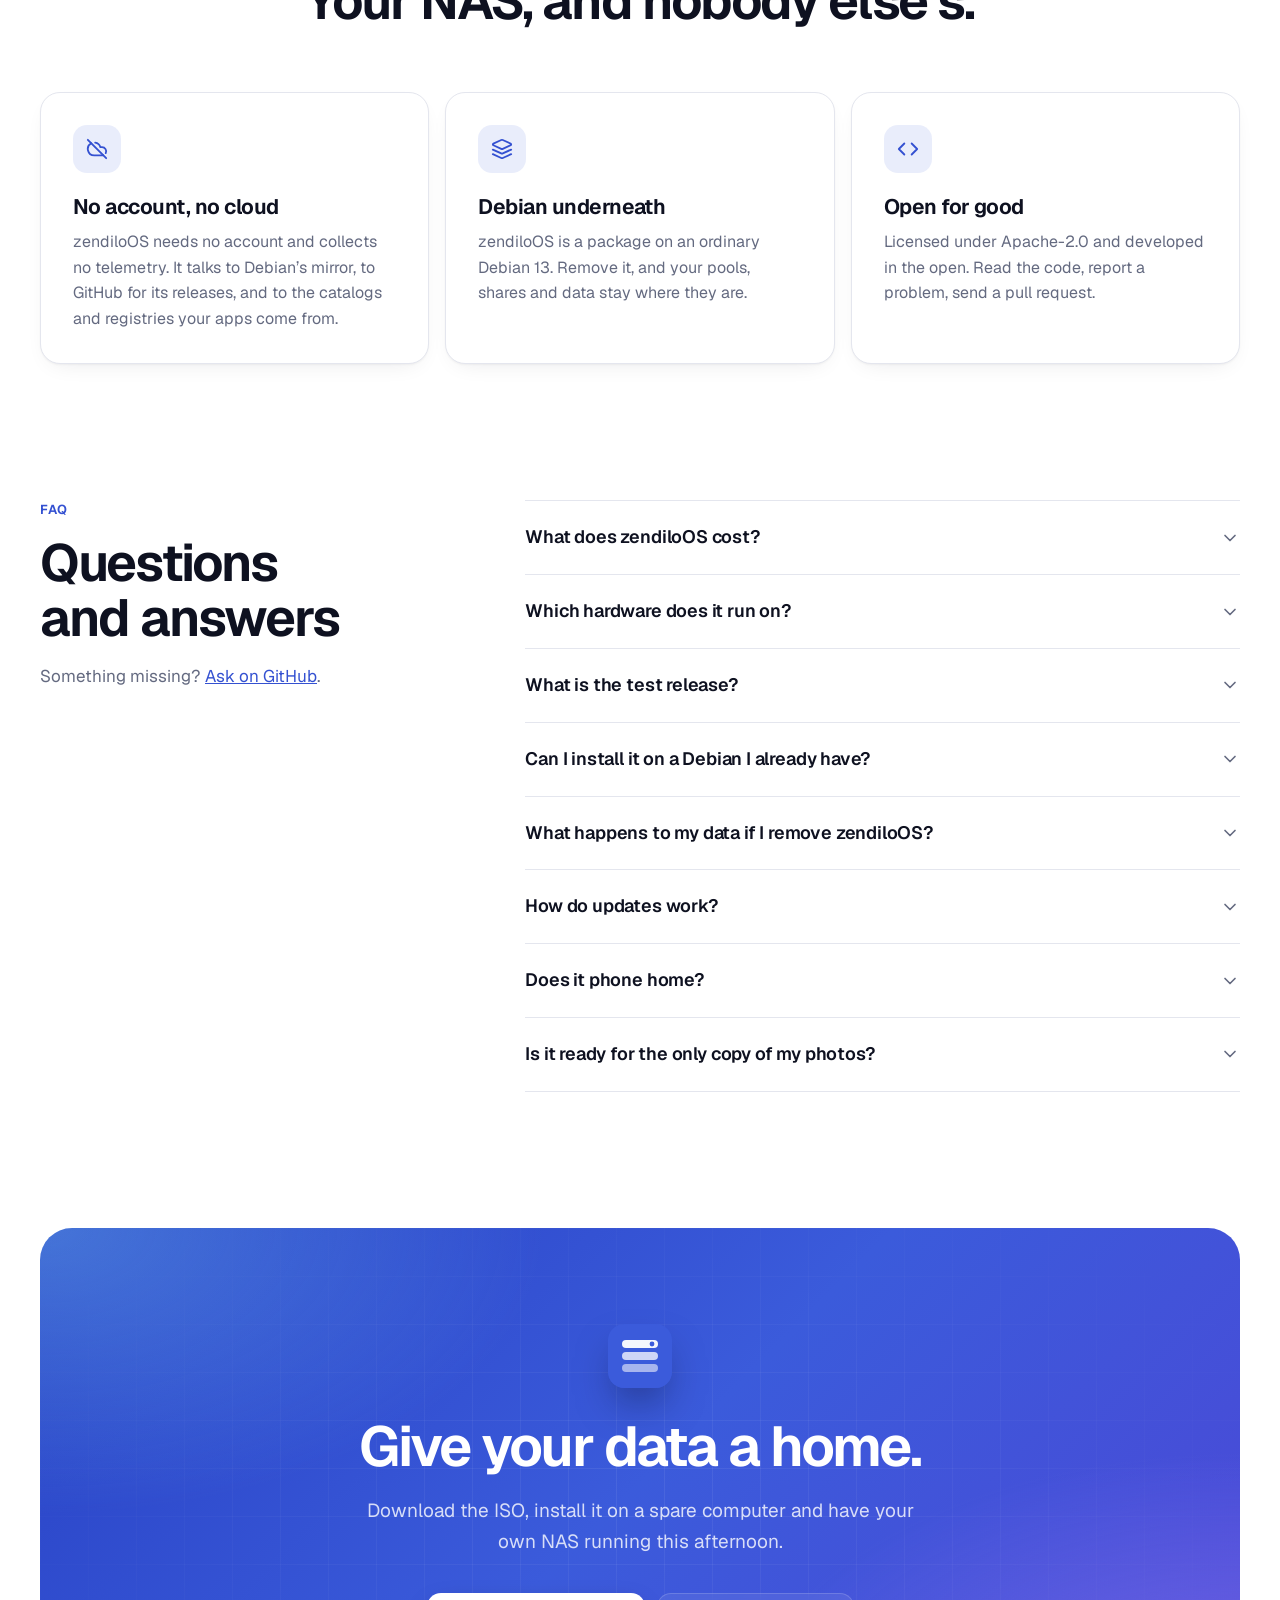
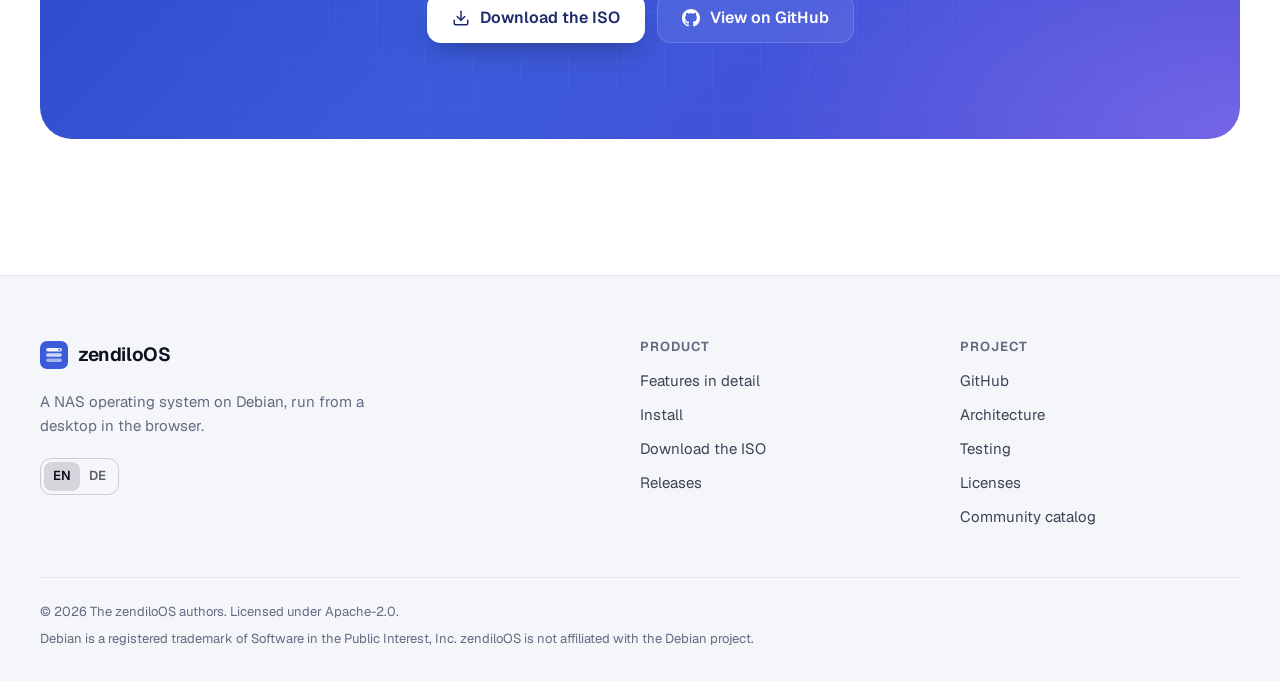
==== commit 800c6ff6: "Show 0.5.0~rc.1's new apps, and offer its ISOs and packages to try it Screenshots, taken from a test" ====
--- a/index.html
+++ b/index.html
@@ -179,7 +179,7 @@
           <p>Build pools from mirrors up to RAIDZ3 in a few clicks. zendiloOS tells you what each layout survives, warns when a pool has no redundancy left and keeps an eye on every disk.</p>
           <ul class="checks"><li><svg class="i" width="18" height="18" viewBox="0 0 24 24" fill="none" stroke="currentColor" stroke-width="2" stroke-linecap="round" stroke-linejoin="round" aria-hidden="true"><path d="M20 6 9 17l-5-5"/></svg><span>SMART values and self-tests on a schedule</span></li><li><svg class="i" width="18" height="18" viewBox="0 0 24 24" fill="none" stroke="currentColor" stroke-width="2" stroke-linecap="round" stroke-linejoin="round" aria-hidden="true"><path d="M20 6 9 17l-5-5"/></svg><span>Scrubs that find silent errors before they spread</span></li><li><svg class="i" width="18" height="18" viewBox="0 0 24 24" fill="none" stroke="currentColor" stroke-width="2" stroke-linecap="round" stroke-linejoin="round" aria-hidden="true"><path d="M20 6 9 17l-5-5"/></svg><span>Your NAS drawn with each disk in its bay, and a disk that blinks to be found</span></li><li><svg class="i" width="18" height="18" viewBox="0 0 24 24" fill="none" stroke="currentColor" stroke-width="2" stroke-linecap="round" stroke-linejoin="round" aria-hidden="true"><path d="M20 6 9 17l-5-5"/></svg><span>A wizard that estimates the space and protection of each layout <span class="badge badge-next">Test release</span></span></li></ul>
         </div>
-        <div class="stage fit" style="--c1:#a78bfa;--c2:#7c3aed"><picture class=""><source srcset="assets/img/disks-dark.webp" media="(prefers-color-scheme: dark)"><img src="assets/img/disks-light.webp" width="2064" height="1520" alt="The disks page of the control panel, listing every disk with its model, size, pool, temperature and SMART health." loading="lazy" decoding="async"></picture></div>
+        <div class="stage stack" style="--c1:#a78bfa;--c2:#7c3aed"><picture class=""><source srcset="assets/img/disks-dark.webp" media="(prefers-color-scheme: dark)"><img src="assets/img/disks-light.webp" width="2064" height="1520" alt="The disks page of the control panel: a note that the pool apps has no redundancy, and the NAS drawn with each disk in its bay, with its model, size, temperature and pool." loading="lazy" decoding="async"></picture><picture class="back"><source srcset="assets/img/pool-wizard-dark.webp" media="(prefers-color-scheme: dark)"><img src="assets/img/pool-wizard-light.webp" width="1792" height="1472" alt="The new pool wizard: two disks chosen, and a mirror of them with about 8 GiB usable, twice the read speed and one disk that may fail." loading="lazy" decoding="async"></picture></div>
       </div>
       <div class="row flip reveal" id="tour-shares">
         <div class="row-text">
@@ -188,7 +188,7 @@
           <p>Every folder on a volume can be shared, and you decide who may read or write. Windows and macOS find it over SMB, Linux mounts it over NFS, and everyone gets to their files in the browser too, in one explorer.</p>
           <ul class="checks"><li><svg class="i" width="18" height="18" viewBox="0 0 24 24" fill="none" stroke="currentColor" stroke-width="2" stroke-linecap="round" stroke-linejoin="round" aria-hidden="true"><path d="M20 6 9 17l-5-5"/></svg><span>Access for each person and group, held alike by SMB, NFS and the explorer</span></li><li><svg class="i" width="18" height="18" viewBox="0 0 24 24" fill="none" stroke="currentColor" stroke-width="2" stroke-linecap="round" stroke-linejoin="round" aria-hidden="true"><path d="M20 6 9 17l-5-5"/></svg><span>Previous versions from snapshots, one recycle bin for all folders</span></li><li><svg class="i" width="18" height="18" viewBox="0 0 24 24" fill="none" stroke="currentColor" stroke-width="2" stroke-linecap="round" stroke-linejoin="round" aria-hidden="true"><path d="M20 6 9 17l-5-5"/></svg><span>USB drives in the explorer, to copy from and eject</span></li><li><svg class="i" width="18" height="18" viewBox="0 0 24 24" fill="none" stroke="currentColor" stroke-width="2" stroke-linecap="round" stroke-linejoin="round" aria-hidden="true"><path d="M20 6 9 17l-5-5"/></svg><span>Files as a list or a grid, with a toolbar of what you can do <span class="badge badge-next">Test release</span></span></li></ul>
         </div>
-        <div class="stage stack" style="--c1:#fdba74;--c2:#f97316"><picture class=""><source srcset="assets/img/shares-dark.webp" media="(prefers-color-scheme: dark)"><img src="assets/img/shares-light.webp" width="1792" height="924" alt="The properties of the documents folder: the family group may read and write, guests may read." loading="lazy" decoding="async"></picture><picture class="back"><source srcset="assets/img/files-dark.webp" media="(prefers-color-scheme: dark)"><img src="assets/img/files-light.webp" width="2064" height="1400" alt="The file explorer in the browser, showing the documents folder." loading="lazy" decoding="async"></picture></div>
+        <div class="stage stack" style="--c1:#fdba74;--c2:#f97316"><picture class=""><source srcset="assets/img/shares-dark.webp" media="(prefers-color-scheme: dark)"><img src="assets/img/shares-light.webp" width="1792" height="924" alt="The properties of the documents folder: the family group may read and write, guests may read." loading="lazy" decoding="async"></picture><picture class="back"><source srcset="assets/img/files-dark.webp" media="(prefers-color-scheme: dark)"><img src="assets/img/files-light.webp" width="2064" height="1400" alt="The file explorer in the browser, showing the documents folder as a grid of folders and files." loading="lazy" decoding="async"></picture></div>
       </div>
       <div class="row reveal" id="tour-apps">
         <div class="row-text">
@@ -208,6 +208,24 @@
         </div>
         <div class="stage" style="--c1:#7dd3fc;--c2:#0284c7"><picture class=""><source srcset="assets/img/docker-dark.webp" media="(prefers-color-scheme: dark)"><img src="assets/img/docker-light.webp" width="2064" height="1520" alt="The containers in the Docker app: Homarr and Uptime Kuma running and healthy, an update available for Homarr." loading="lazy" decoding="async"></picture></div>
       </div>
+      <div class="row reveal" id="tour-vms">
+        <div class="row-text">
+          <p class="eyebrow-app" style="--c1:#a78bfa;--c2:#4f46e5"><span class="tile" style="--c1:#a78bfa;--c2:#4f46e5"><svg class="i" width="16" height="16" viewBox="0 0 24 24" fill="none" stroke="currentColor" stroke-width="2" stroke-linecap="round" stroke-linejoin="round" aria-hidden="true"><path d="M12 17v4"/><path d="m14.305 7.53.923-.382"/><path d="m15.228 4.852-.923-.383"/><path d="m16.852 3.228-.383-.924"/><path d="m16.852 8.772-.383.923"/><path d="m19.148 3.228.383-.924"/><path d="m19.53 9.696-.382-.924"/><path d="m20.772 4.852.924-.383"/><path d="m20.772 7.148.924.383"/><path d="M22 13v2a2 2 0 0 1-2 2H4a2 2 0 0 1-2-2V5a2 2 0 0 1 2-2h7"/><path d="M8 21h8"/><circle cx="18" cy="6" r="3"/></svg></span><span>Virtual machines</span><span class="badges"><span class="badge badge-preview">Preview</span><span class="badge badge-next">Test release</span></span></p>
+          <h3>Virtual machines beside your data.</h3>
+          <p>Install the Virtual machines plugin from the App Center and run Linux or Windows next to your shares, their disks on your pools. Each VM opens its console in the browser, takes snapshots of all its disks at once and is backed up into a share or onto a USB drive. A preview, on x86-64.</p>
+          <ul class="checks"><li><svg class="i" width="18" height="18" viewBox="0 0 24 24" fill="none" stroke="currentColor" stroke-width="2" stroke-linecap="round" stroke-linejoin="round" aria-hidden="true"><path d="M20 6 9 17l-5-5"/></svg><span>Several disks and network cards, ISOs from an image library</span></li><li><svg class="i" width="18" height="18" viewBox="0 0 24 24" fill="none" stroke="currentColor" stroke-width="2" stroke-linecap="round" stroke-linejoin="round" aria-hidden="true"><path d="M20 6 9 17l-5-5"/></svg><span>A TPM and Secure Boot for Windows 11</span></li><li><svg class="i" width="18" height="18" viewBox="0 0 24 24" fill="none" stroke="currentColor" stroke-width="2" stroke-linecap="round" stroke-linejoin="round" aria-hidden="true"><path d="M20 6 9 17l-5-5"/></svg><span>USB and PCI devices of the host handed to a VM</span></li></ul>
+        </div>
+        <div class="stage stack" style="--c1:#a78bfa;--c2:#4f46e5"><picture class=""><source srcset="assets/img/vms-dark.webp" media="(prefers-color-scheme: dark)"><img src="assets/img/vms-light.webp" width="2064" height="1520" alt="The Virtual machines app: four VMs, one of them running with its processor and memory load, and above them how many run and what they take of the NAS." loading="lazy" decoding="async"></picture><picture class="back"><source srcset="assets/img/vm-console-dark.webp" media="(prefers-color-scheme: dark)"><img src="assets/img/vm-console-light.webp" width="2048" height="1440" alt="The console of a running VM in the browser, showing top in Alpine Linux." loading="lazy" decoding="async"></picture></div>
+      </div>
+      <div class="row flip reveal" id="tour-backup">
+        <div class="row-text">
+          <p class="eyebrow-app" style="--c1:#fbbf24;--c2:#ea580c"><span class="tile" style="--c1:#fbbf24;--c2:#ea580c"><svg class="i" width="16" height="16" viewBox="0 0 24 24" fill="none" stroke="currentColor" stroke-width="2" stroke-linecap="round" stroke-linejoin="round" aria-hidden="true"><path d="M12 2v8"/><path d="m16 6-4 4-4-4"/><rect width="20" height="8" x="2" y="14" rx="2"/><path d="M6 18h.01"/><path d="M10 18h.01"/></svg></span><span>Backup</span><span class="badges"><span class="badge badge-next">Test release</span></span></p>
+          <h3>A second copy, somewhere else.</h3>
+          <p>The Backup app copies your shares to another pool, a USB drive, an rsync server or a cloud, on a schedule or as soon as the drive is plugged in. Restore a whole version or only the folders you pick, back where they came from or somewhere else.</p>
+          <ul class="checks"><li><svg class="i" width="18" height="18" viewBox="0 0 24 24" fill="none" stroke="currentColor" stroke-width="2" stroke-linecap="round" stroke-linejoin="round" aria-hidden="true"><path d="M20 6 9 17l-5-5"/></svg><span>Mirrors, or dated versions kept by number and age</span></li><li><svg class="i" width="18" height="18" viewBox="0 0 24 24" fill="none" stroke="currentColor" stroke-width="2" stroke-linecap="round" stroke-linejoin="round" aria-hidden="true"><path d="M20 6 9 17l-5-5"/></svg><span>Names and contents encrypted if you like</span></li><li><svg class="i" width="18" height="18" viewBox="0 0 24 24" fill="none" stroke="currentColor" stroke-width="2" stroke-linecap="round" stroke-linejoin="round" aria-hidden="true"><path d="M20 6 9 17l-5-5"/></svg><span>Every run logged, a failed one notified</span></li></ul>
+        </div>
+        <div class="stage stack" style="--c1:#fbbf24;--c2:#ea580c"><picture class=""><source srcset="assets/img/backup-dark.webp" media="(prefers-color-scheme: dark)"><img src="assets/img/backup-light.webp" width="2064" height="1520" alt="The tasks of the Backup app: the documents mirrored into another share every hour, versions of the media and, encrypted, of the documents on a USB drive, each with its last run." loading="lazy" decoding="async"></picture><picture class="back"><source srcset="assets/img/backup-restore-dark.webp" media="(prefers-color-scheme: dark)"><img src="assets/img/backup-restore-light.webp" width="2064" height="1520" alt="Restoring from a backup: a version of the media picked, and only the Movies folder chosen." loading="lazy" decoding="async"></picture></div>
+      </div>
       <div class="row reveal" id="tour-updates">
         <div class="row-text">
           <p class="eyebrow-app" style="--c1:#6ee7b7;--c2:#059669"><span class="tile" style="--c1:#6ee7b7;--c2:#059669"><svg class="i" width="16" height="16" viewBox="0 0 24 24" fill="none" stroke="currentColor" stroke-width="2" stroke-linecap="round" stroke-linejoin="round" aria-hidden="true"><path d="M3 12a9 9 0 0 1 9-9 9.75 9.75 0 0 1 6.74 2.74L21 8"/><path d="M21 3v5h-5"/><path d="M21 12a9 9 0 0 1-9 9 9.75 9.75 0 0 1-6.74-2.74L3 16"/><path d="M8 16H3v5"/></svg></span><span>Updates</span></p>
@@ -215,7 +233,7 @@
           <p>Once a day zendiloOS looks for updates: Debian’s packages and new releases of zendiloOS itself. You decide when to install them, and the NAS only restarts when you say so.</p>
           <ul class="checks"><li><svg class="i" width="18" height="18" viewBox="0 0 24 24" fill="none" stroke="currentColor" stroke-width="2" stroke-linecap="round" stroke-linejoin="round" aria-hidden="true"><path d="M20 6 9 17l-5-5"/></svg><span>Stable, test or development: the channel is yours to choose</span></li><li><svg class="i" width="18" height="18" viewBox="0 0 24 24" fill="none" stroke="currentColor" stroke-width="2" stroke-linecap="round" stroke-linejoin="round" aria-hidden="true"><path d="M20 6 9 17l-5-5"/></svg><span>Every release signed and verified before it is installed</span></li><li><svg class="i" width="18" height="18" viewBox="0 0 24 24" fill="none" stroke="currentColor" stroke-width="2" stroke-linecap="round" stroke-linejoin="round" aria-hidden="true"><path d="M20 6 9 17l-5-5"/></svg><span>ZFS checked against a new kernel before you restart</span></li><li><svg class="i" width="18" height="18" viewBox="0 0 24 24" fill="none" stroke="currentColor" stroke-width="2" stroke-linecap="round" stroke-linejoin="round" aria-hidden="true"><path d="M20 6 9 17l-5-5"/></svg><span>A kernel without its ZFS module never started: GRUB keeps one that has it <span class="badge badge-next">Test release</span></span></li></ul>
         </div>
-        <div class="stage" style="--c1:#6ee7b7;--c2:#059669"><picture class=""><source srcset="assets/img/updates-dark.webp" media="(prefers-color-scheme: dark)"><img src="assets/img/updates-light.webp" width="2064" height="1520" alt="Update &amp; restore in the control panel: zendiloOS 0.2.0 on the stable channel and a Debian security update ready to install." loading="lazy" decoding="async"></picture></div>
+        <div class="stage" style="--c1:#6ee7b7;--c2:#059669"><picture class=""><source srcset="assets/img/updates-dark.webp" media="(prefers-color-scheme: dark)"><img src="assets/img/updates-light.webp" width="2064" height="1520" alt="Updates in the control panel: zendiloOS 0.5.0~rc.1 installed; the newest kernel has no ZFS module yet, so the NAS keeps starting the one before." loading="lazy" decoding="async"></picture></div>
       </div>
     </div>
   </section>
@@ -390,7 +408,7 @@
           </details>
           <details>
             <summary><span>What is the test release?</span><svg class="i" width="20" height="20" viewBox="0 0 24 24" fill="none" stroke="currentColor" stroke-width="2" stroke-linecap="round" stroke-linejoin="round" aria-hidden="true"><path d="m6 9 6 6 6-6"/></svg></summary>
-            <div class="answer"><p>Before a stable release, zendiloOS publishes release candidates on the test channel. 0.5.0~rc.1 brings virtual machines as a preview, the Backup app, bridges, bonds and VLANs, a configuration backup that a fresh installation restores, and arm64. It is for trying out: install it fresh from its ISO, for <a href="https://github.com/mavnezz/zendiloOS/releases/download/v0.5.0-rc.1/zendiloos-amd64-netinst.iso">x86-64</a> or <a href="https://github.com/mavnezz/zendiloOS/releases/download/v0.5.0-rc.1/zendiloos-arm64-netinst.iso">arm64</a>, or take it over the test channel, which you choose under Updates on an installed zendiloOS; on Debian 13 its package installs like any release’s. <a href="https://github.com/mavnezz/zendiloOS/releases/tag/v0.5.0-rc.1">The release on GitHub</a>.</p></div>
+            <div class="answer"><p>Before a stable release, zendiloOS publishes release candidates. 0.5.0~rc.1 brings virtual machines as a preview, the Backup app, bridges, bonds and VLANs, a configuration backup that a fresh installation restores, and arm64. It is for trying out: install it fresh from its ISO, for <a href="https://github.com/mavnezz/zendiloOS/releases/download/v0.5.0-rc.1/zendiloos-amd64-netinst.iso">x86-64</a> or <a href="https://github.com/mavnezz/zendiloOS/releases/download/v0.5.0-rc.1/zendiloos-arm64-netinst.iso">arm64</a>, or put its package on Debian 13 or on an existing installation: <code>sudo apt install ./zendiloos_0.5.0.rc.1_amd64.deb</code>, on arm64 <code>./zendiloos_0.5.0.rc.1_arm64.deb</code>. Both are on <a href="https://github.com/mavnezz/zendiloOS/releases/tag/v0.5.0-rc.1">the release’s page</a>.</p></div>
           </details>
           <details>
             <summary><span>Can I install it on a Debian I already have?</span><svg class="i" width="20" height="20" viewBox="0 0 24 24" fill="none" stroke="currentColor" stroke-width="2" stroke-linecap="round" stroke-linejoin="round" aria-hidden="true"><path d="m6 9 6 6 6-6"/></svg></summary>
--- a/assets/css/site.css
+++ b/assets/css/site.css
@@ -1049,9 +1049,6 @@
   max-width: none;
   filter: var(--shot-shadow);
 }
-.stage.fit img {
-  width: 100%;
-}
 .stage.stack picture:not(.back) img {
   width: 104%;
 }
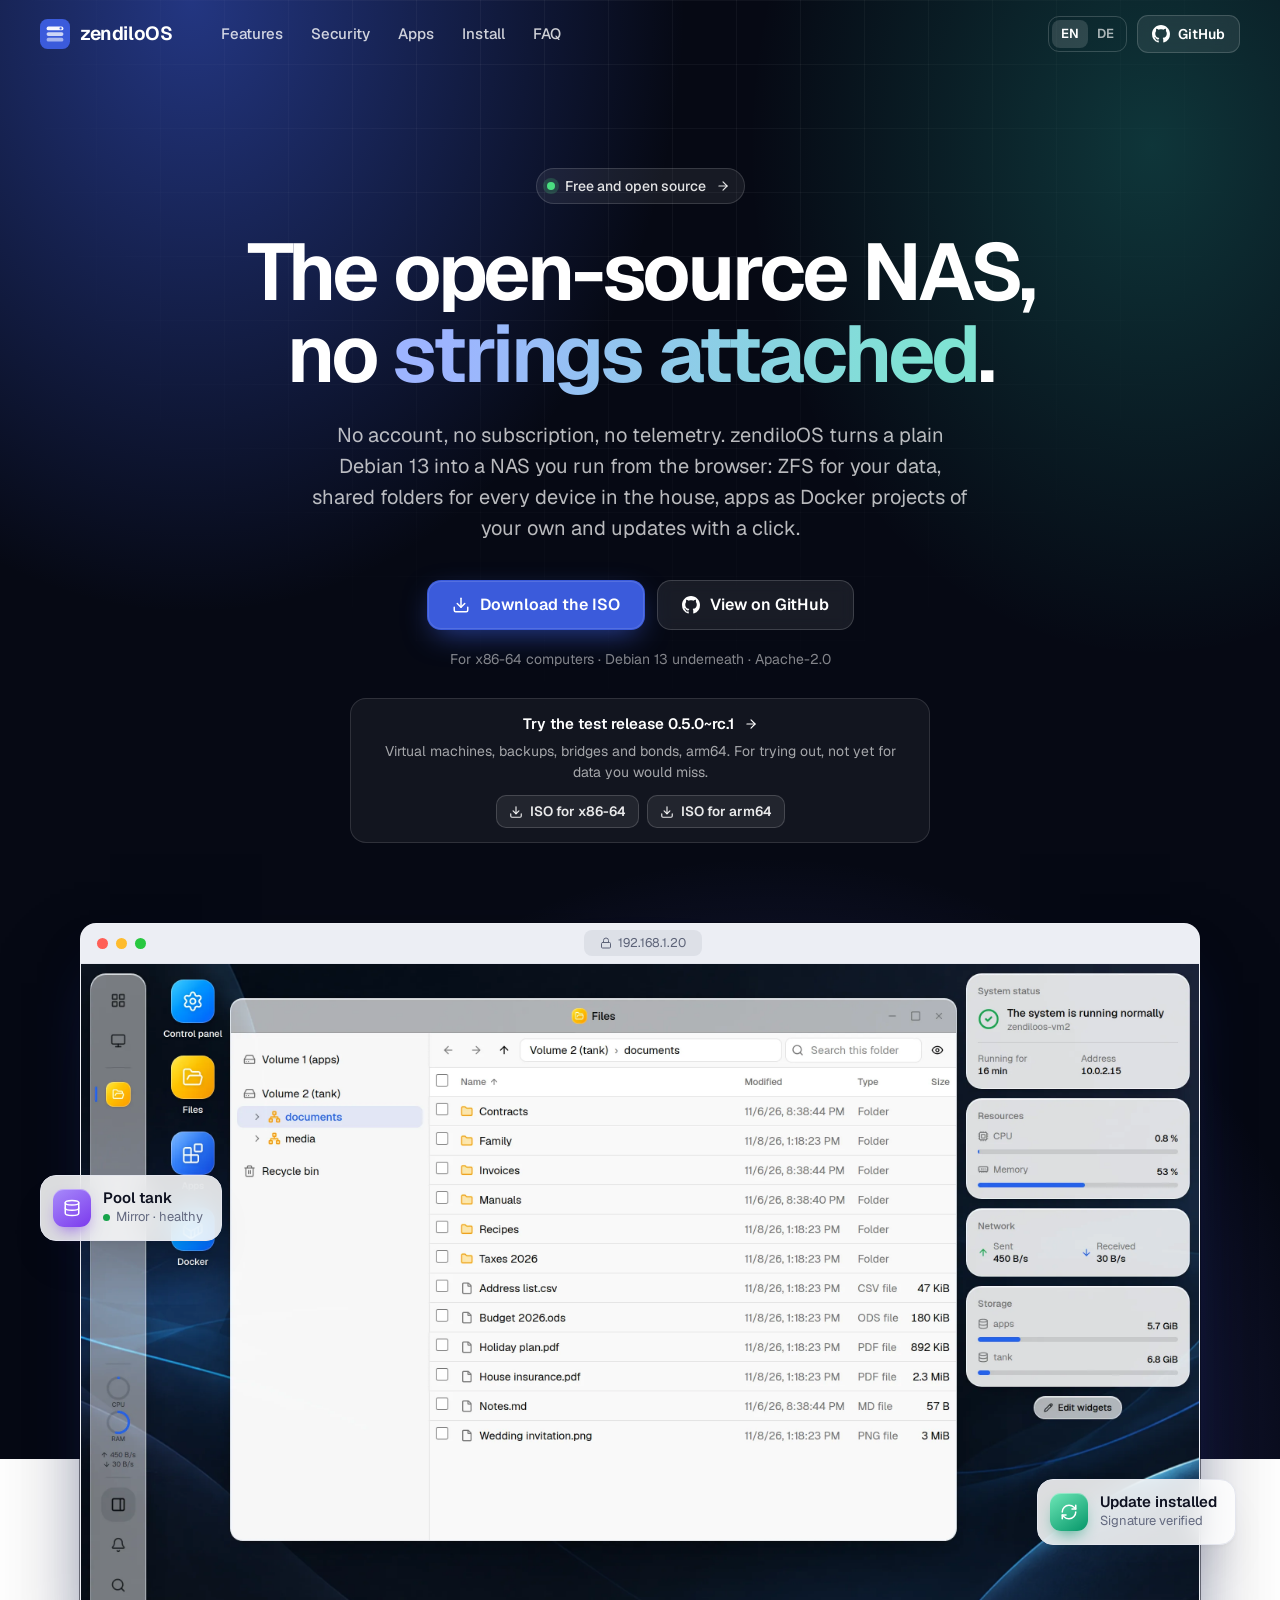
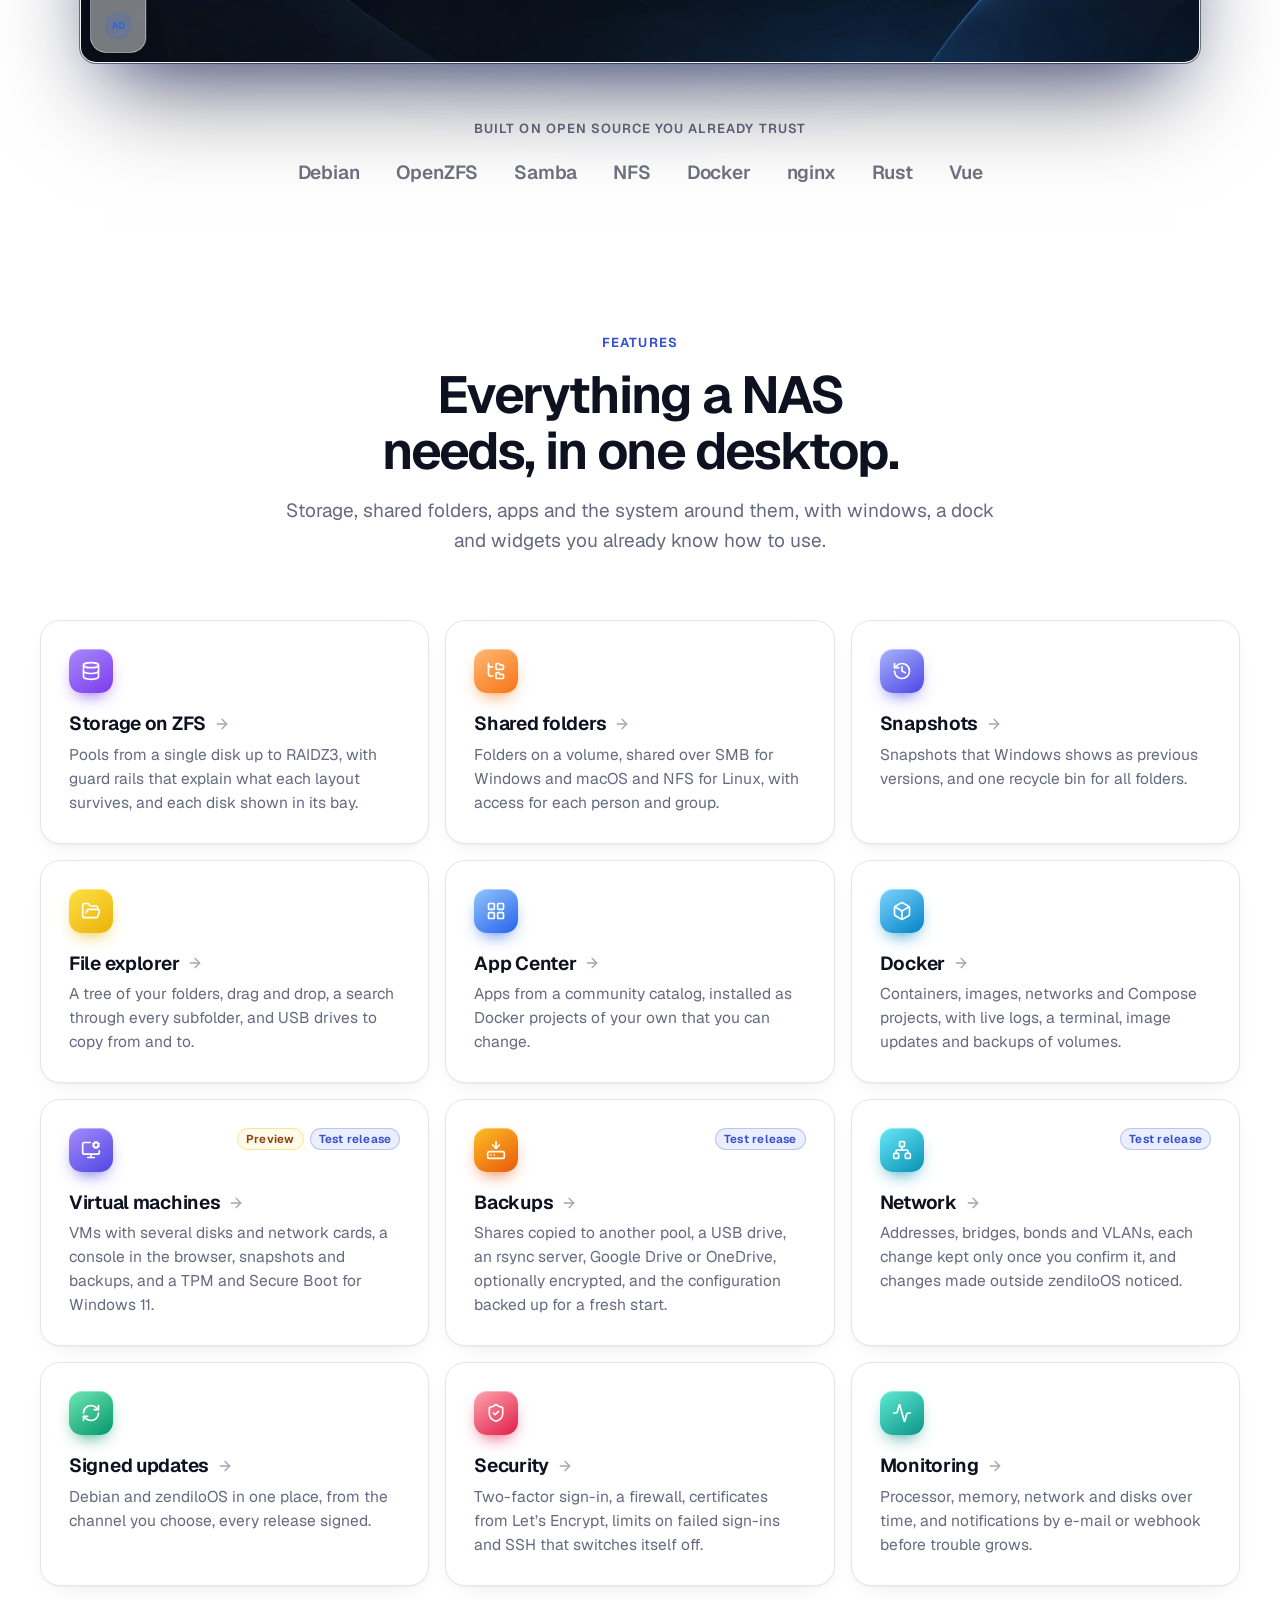
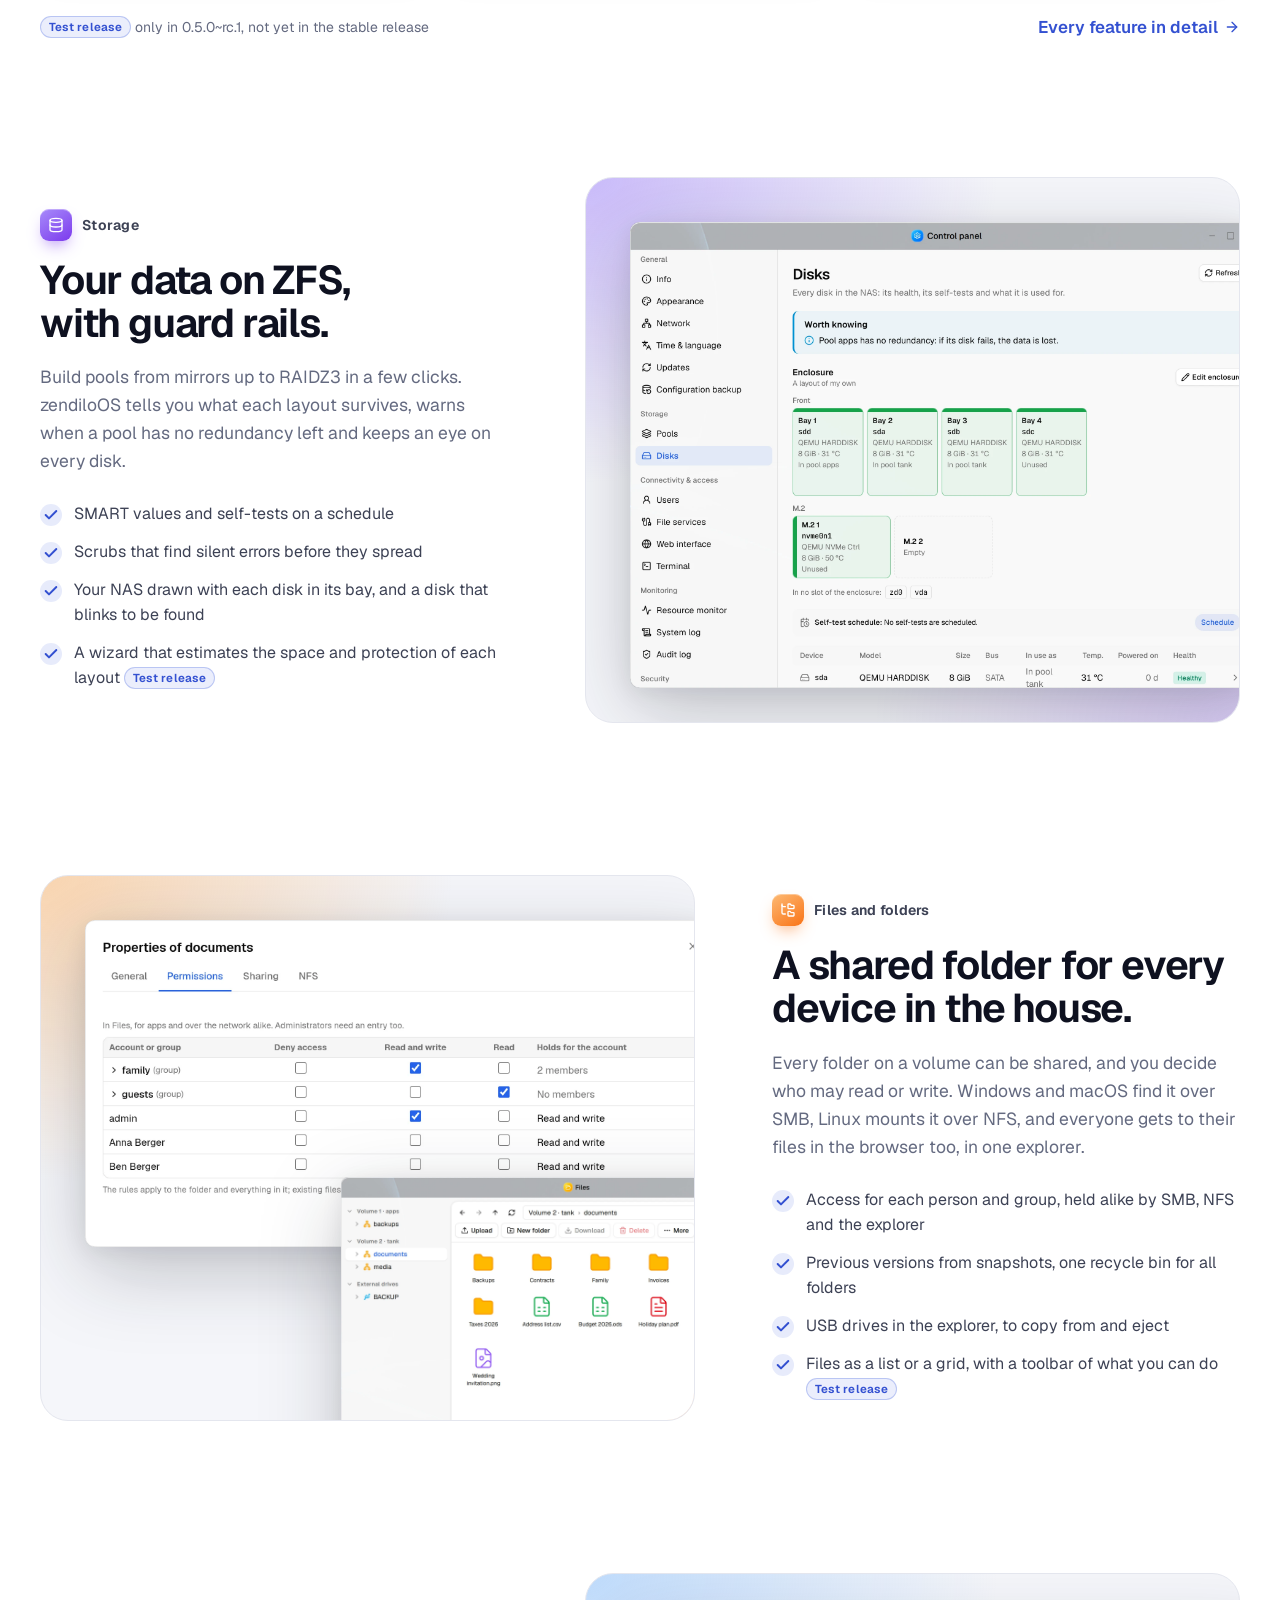
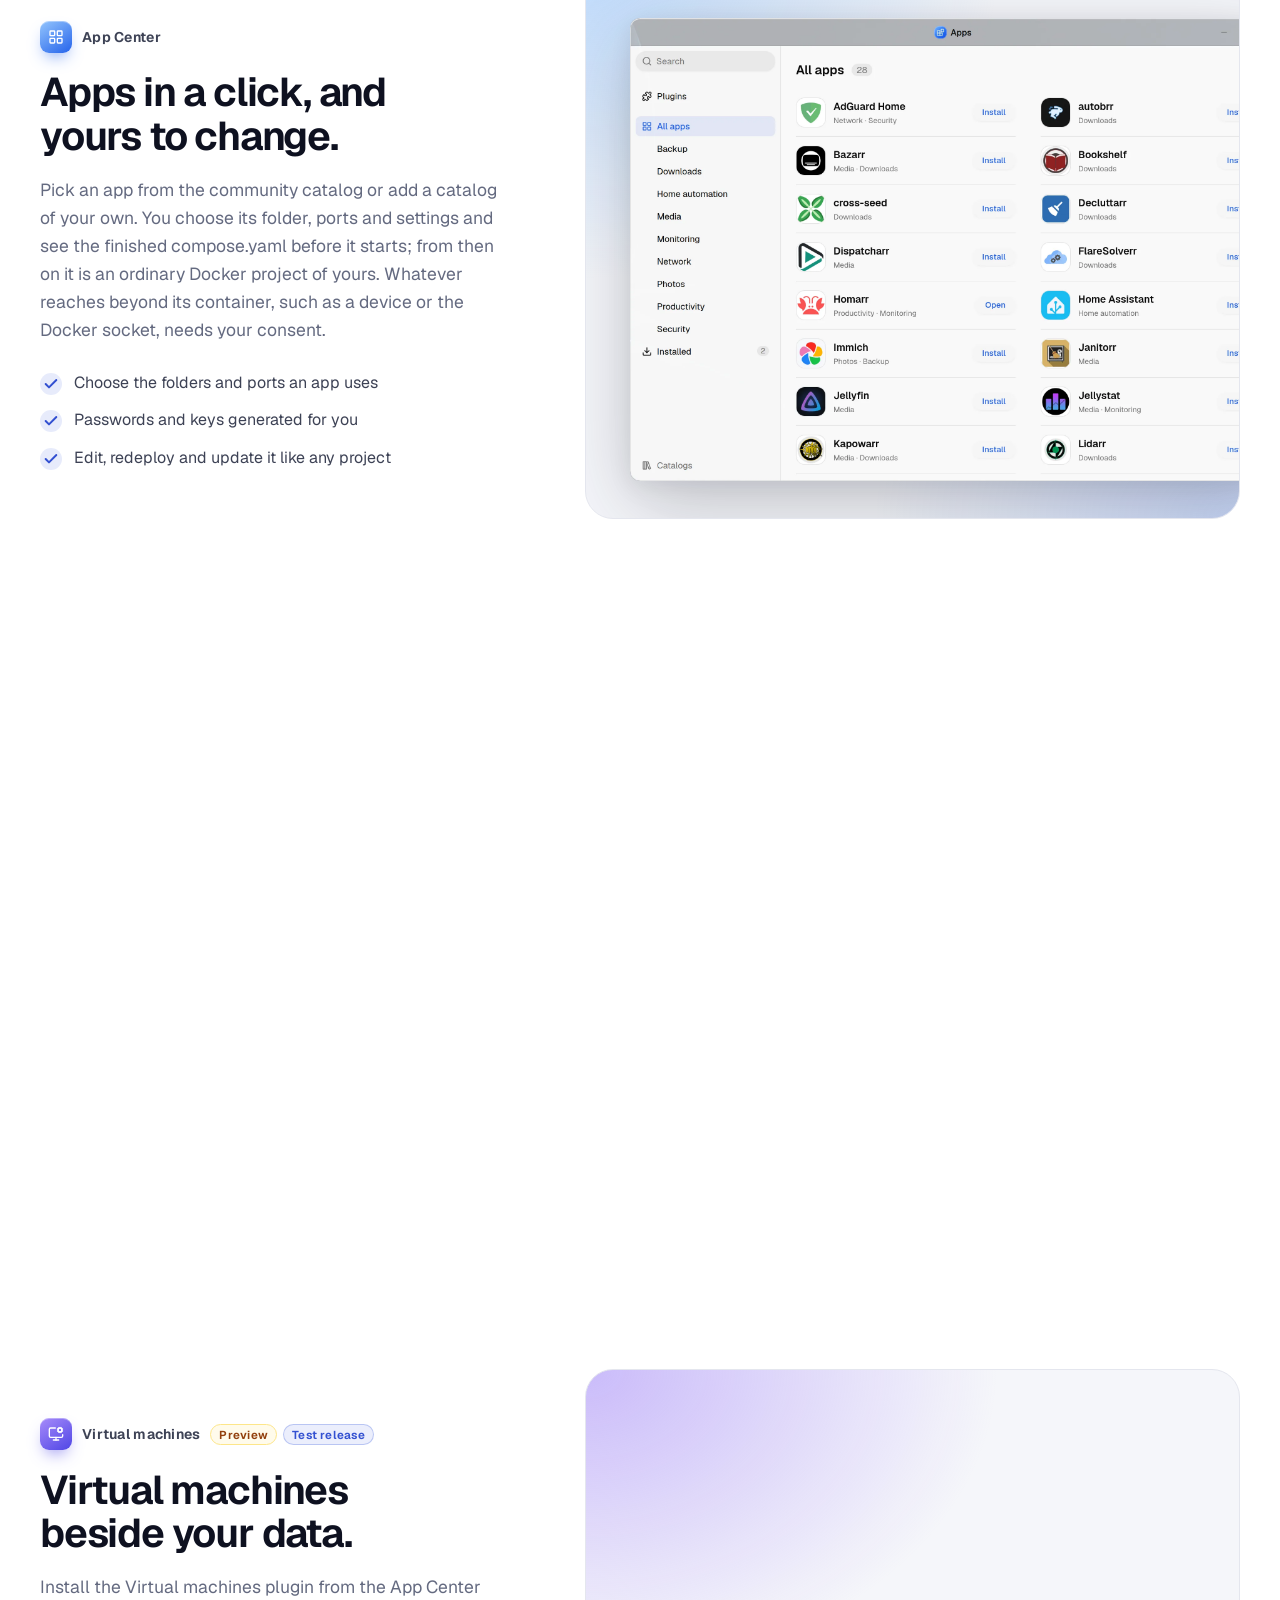
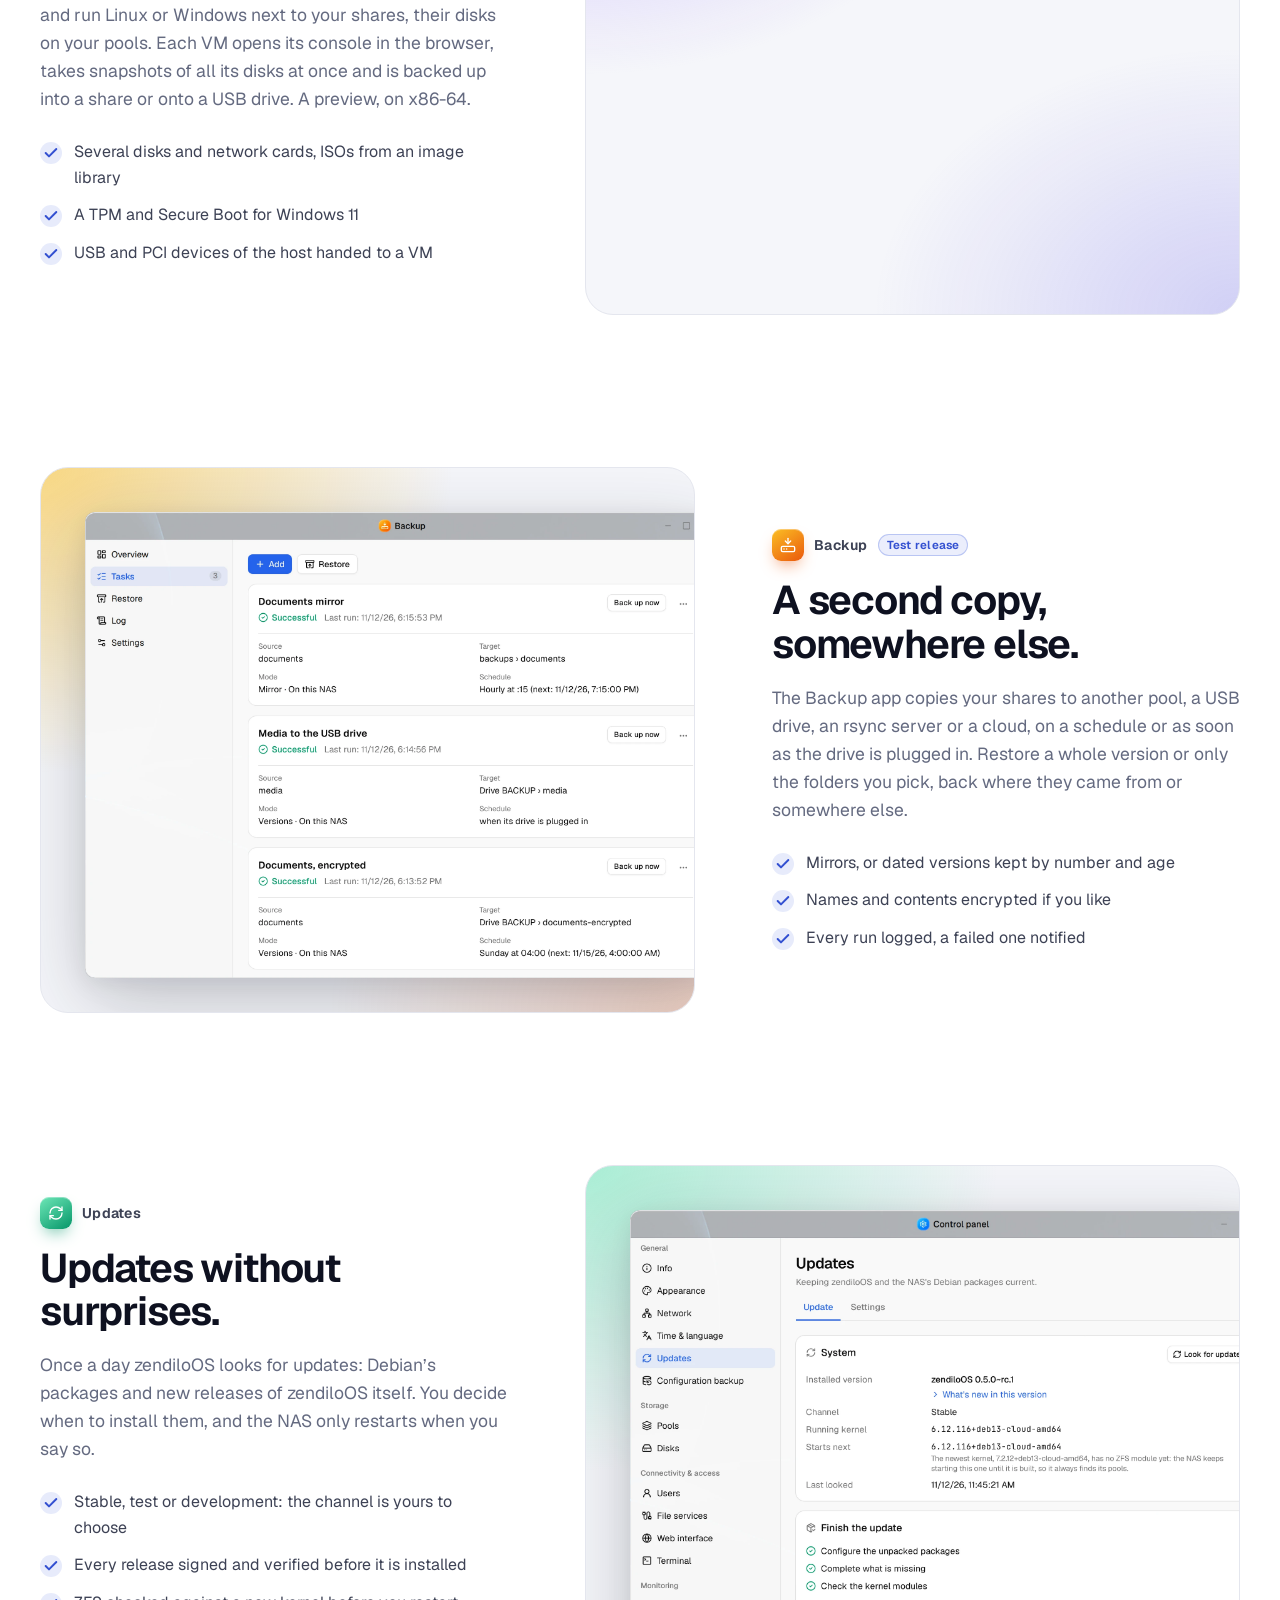
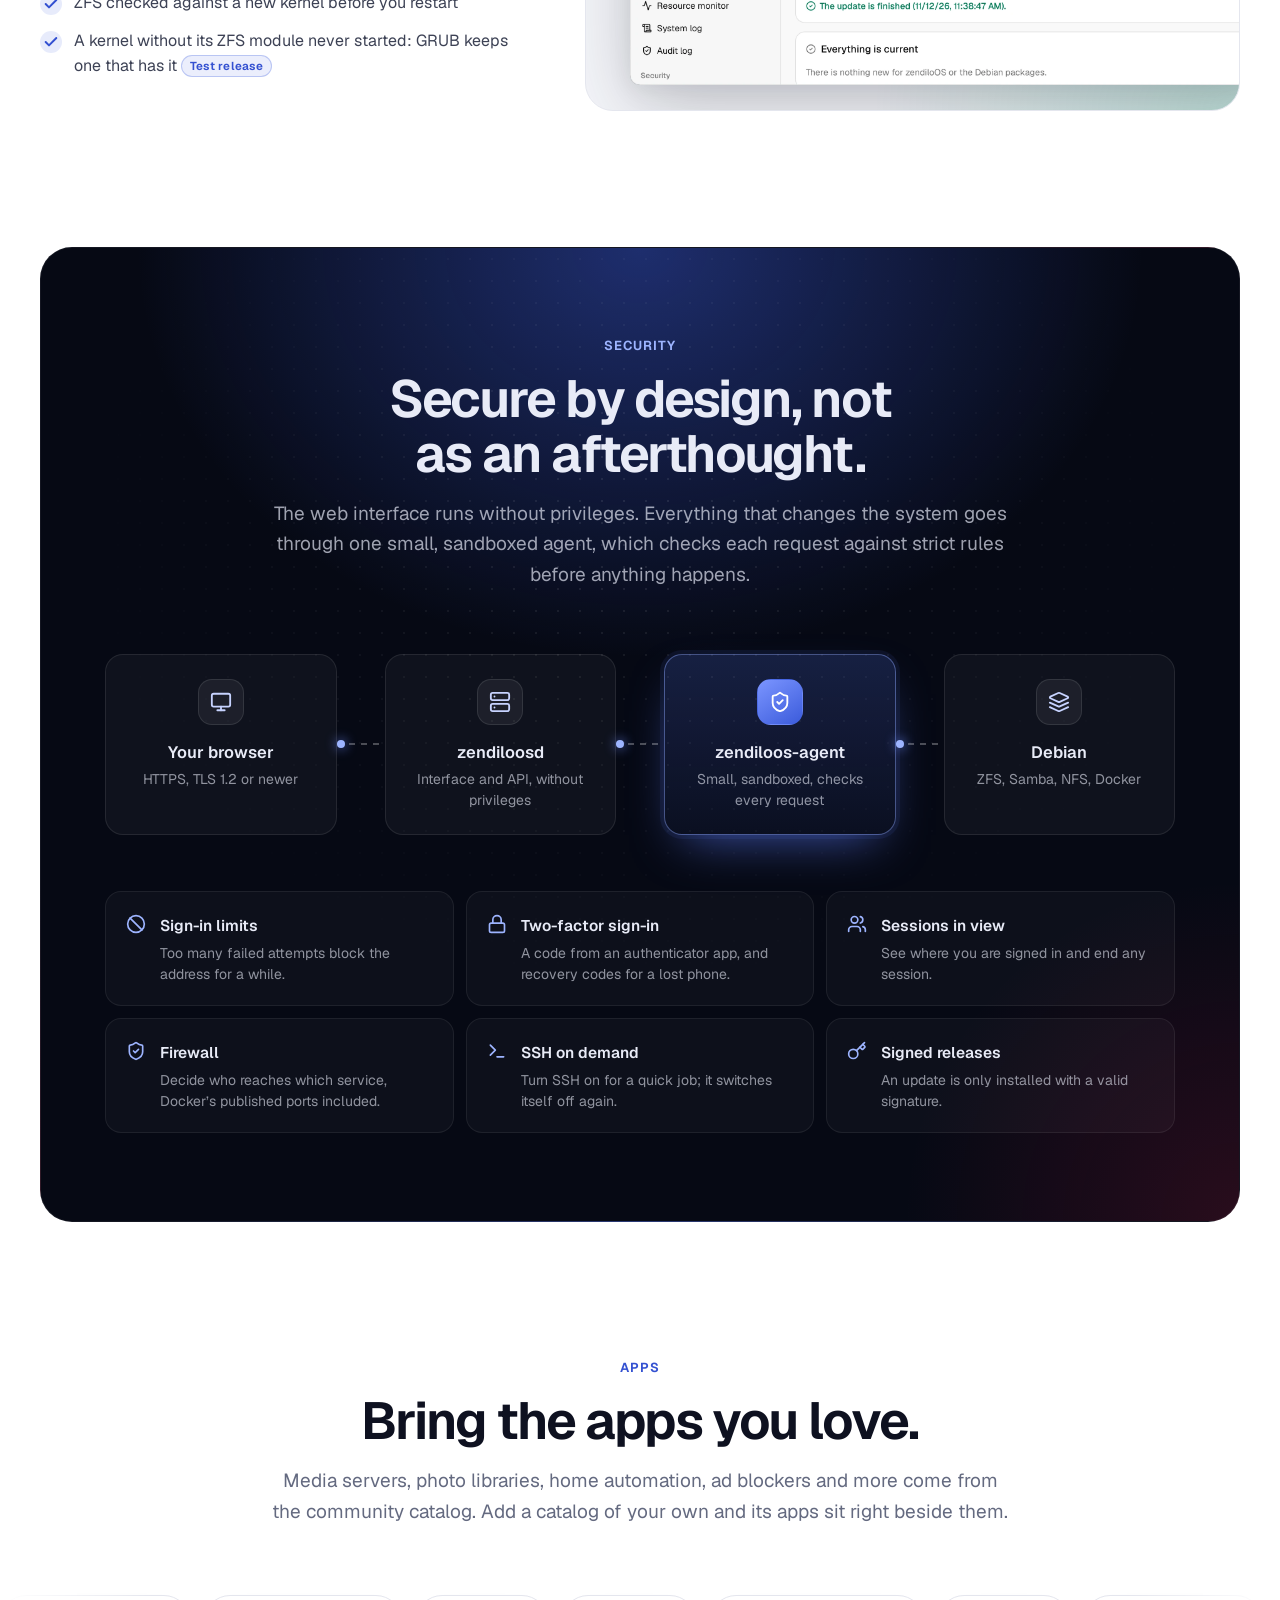
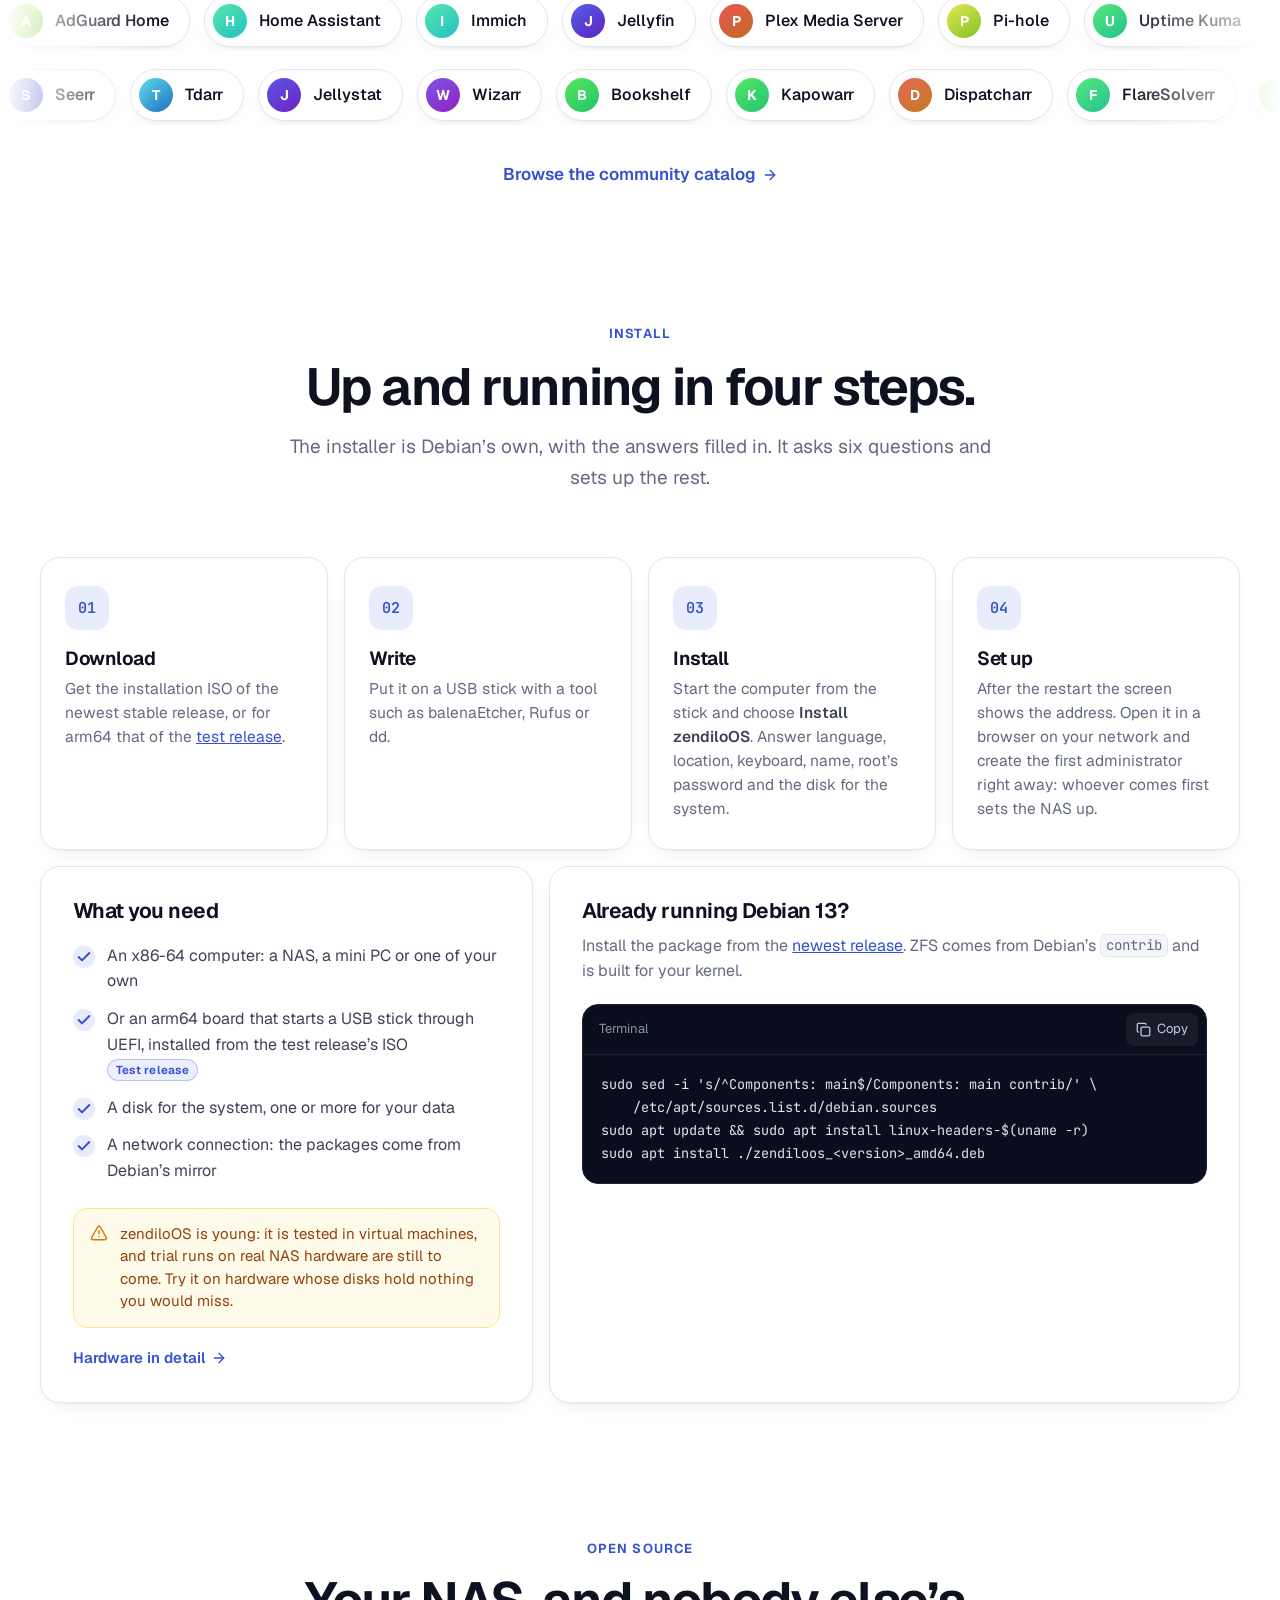
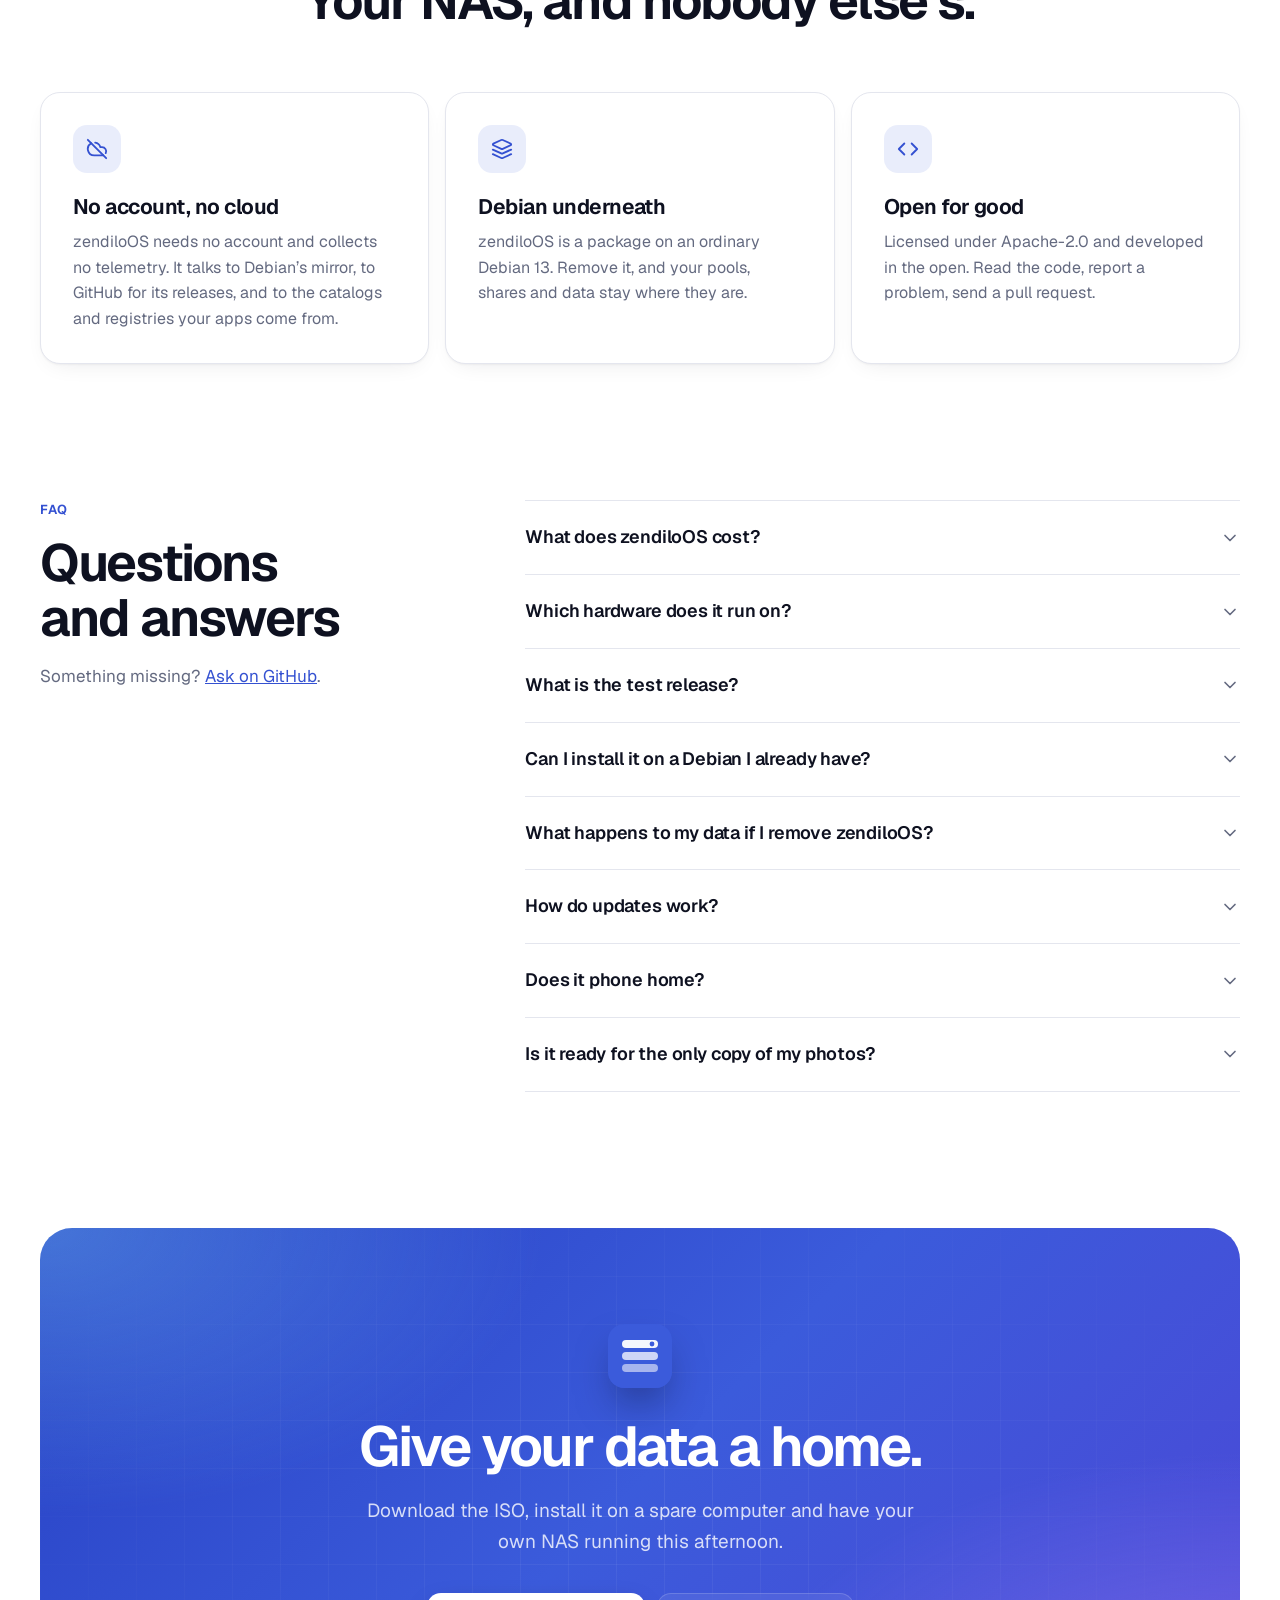
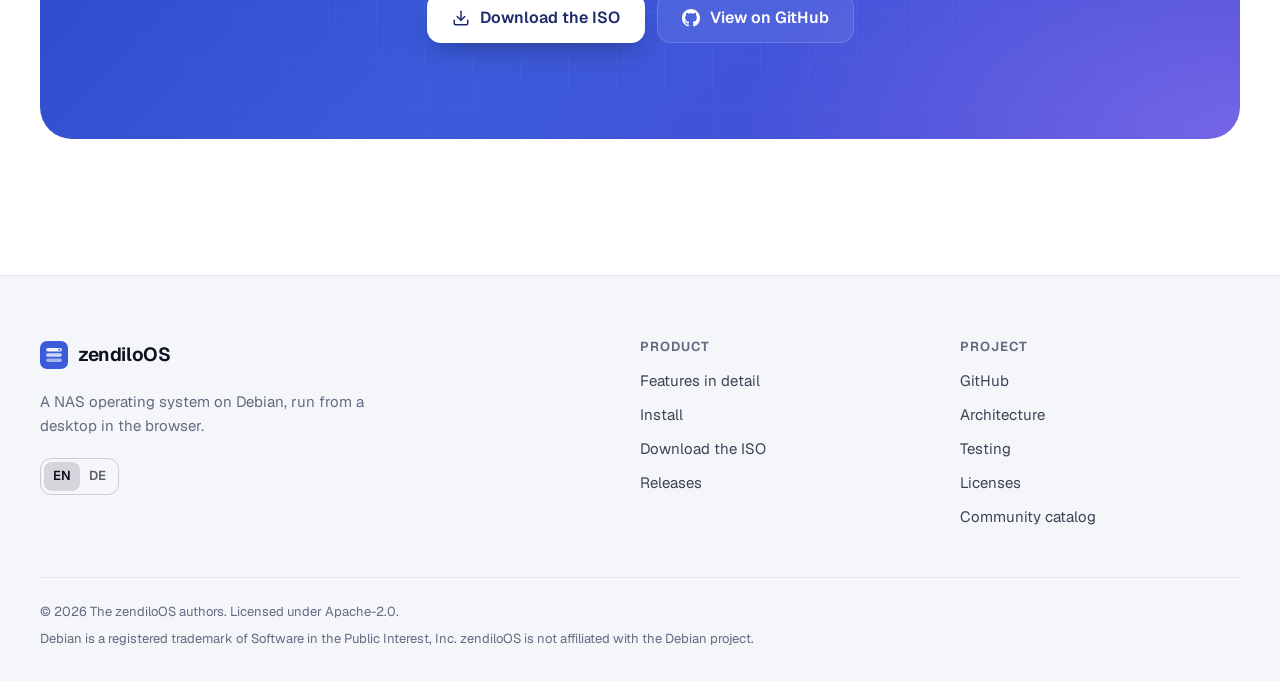
==== commit d3f2f3e8: "Give the stylesheet and the script addresses that change with them GitHub Pages lets a browser keep " ====
--- a/index.html
+++ b/index.html
@@ -23,7 +23,7 @@
 <meta property="og:image:height" content="630">
 <meta name="twitter:card" content="summary_large_image">
 <link rel="preload" href="assets/fonts/geist.woff2" as="font" type="font/woff2" crossorigin>
-<link rel="stylesheet" href="assets/css/site.css">
+<link rel="stylesheet" href="assets/css/site.css?v=f3205875d3e2">
 <script>document.documentElement.classList.add('js')
 // German visitors who have not picked a language get the German page.
 try { if (!localStorage.getItem('zendiloos.lang') && /^de\b/i.test(navigator.language || '') && !/bot|crawl|spider/i.test(navigator.userAgent)) location.replace('de/' + location.hash) } catch (e) {}</script>
@@ -478,6 +478,6 @@
   </div>
 </footer>
 
-<script src="assets/js/site.js" defer></script>
+<script src="assets/js/site.js?v=f038282a2af9" defer></script>
 </body>
 </html>
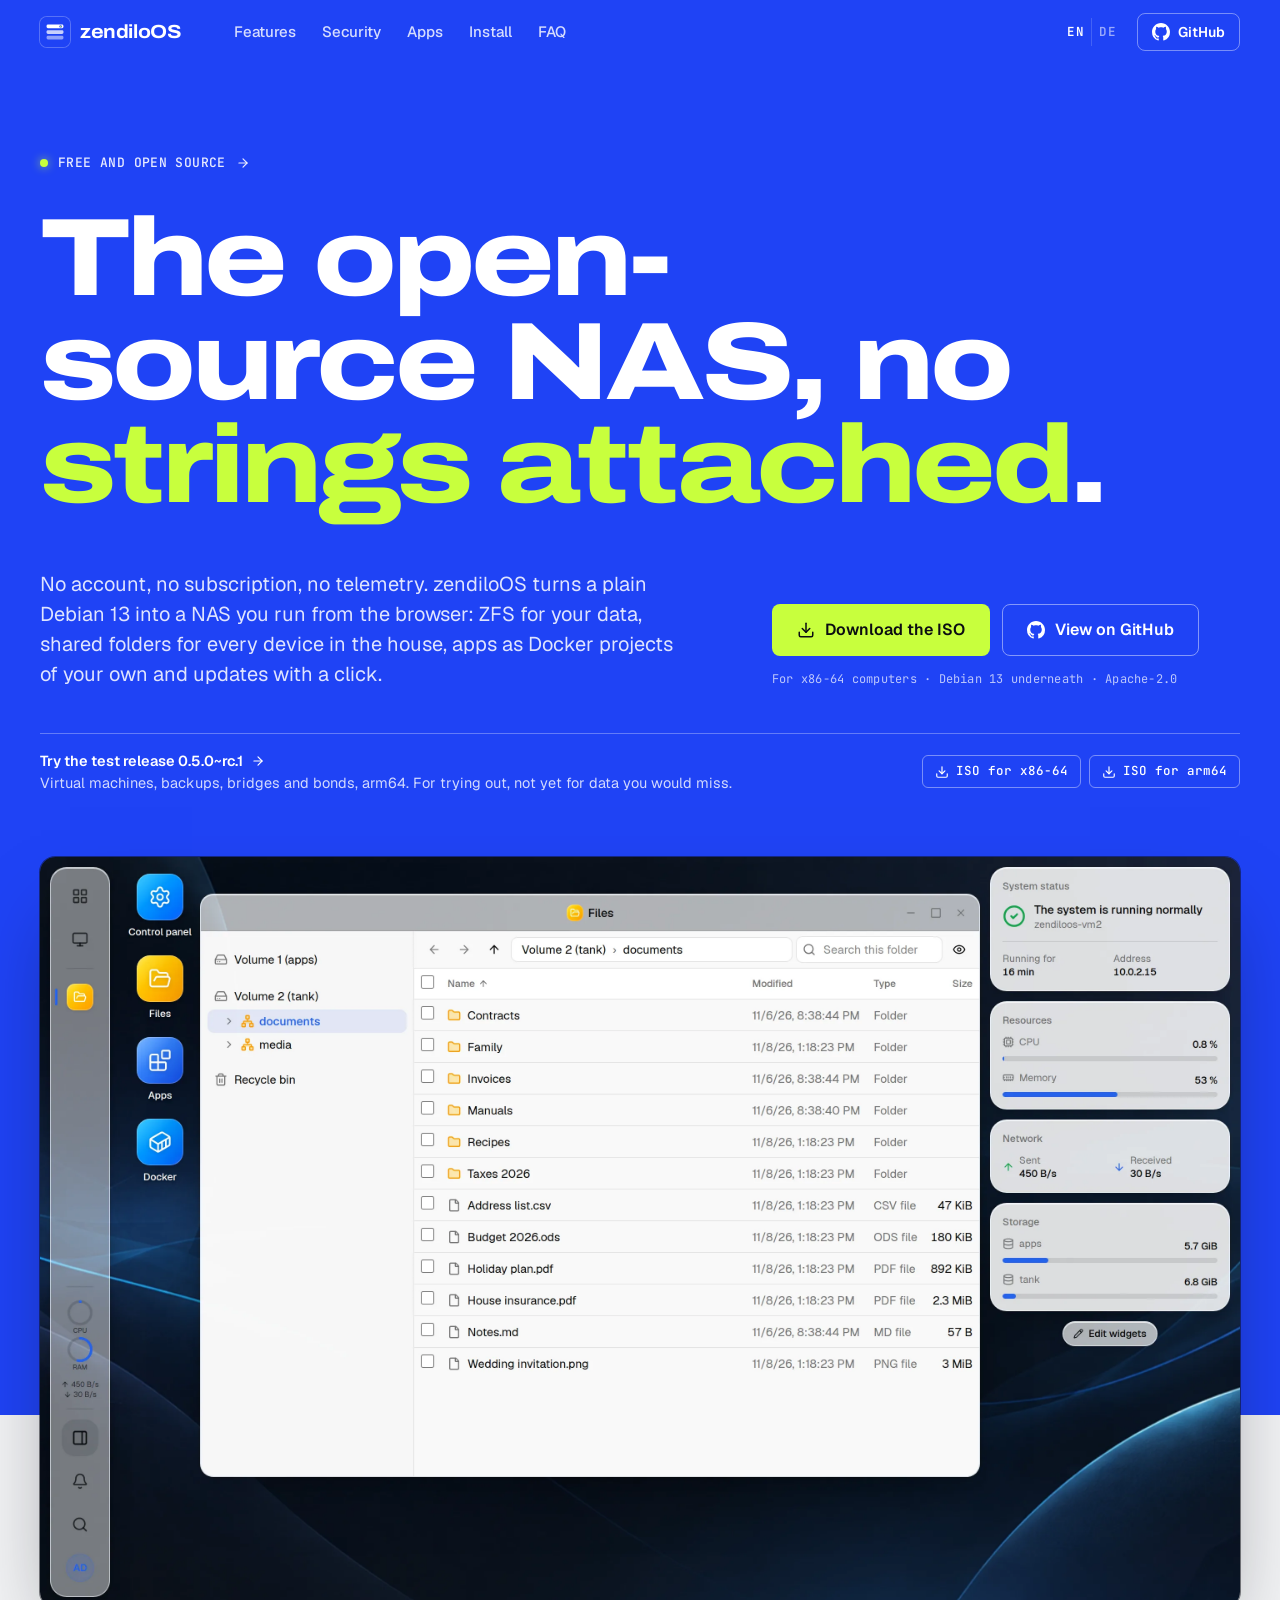
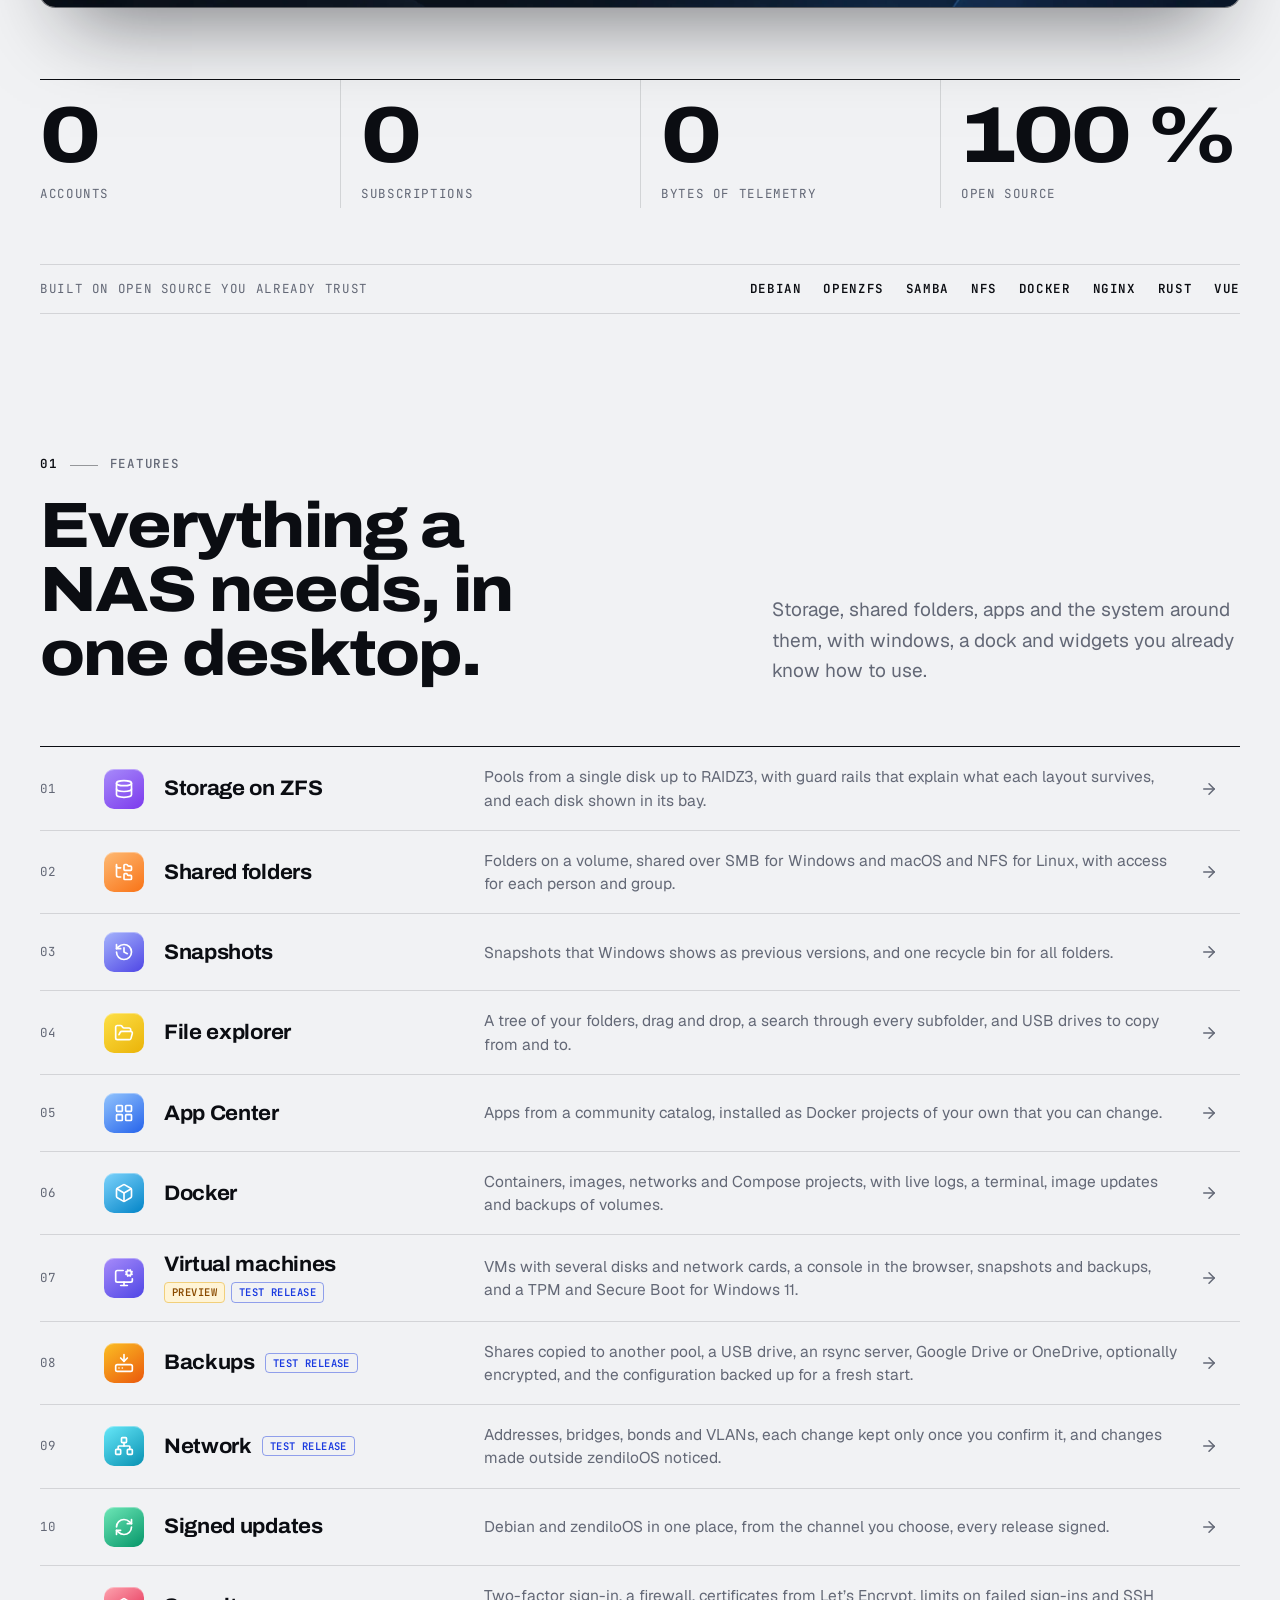
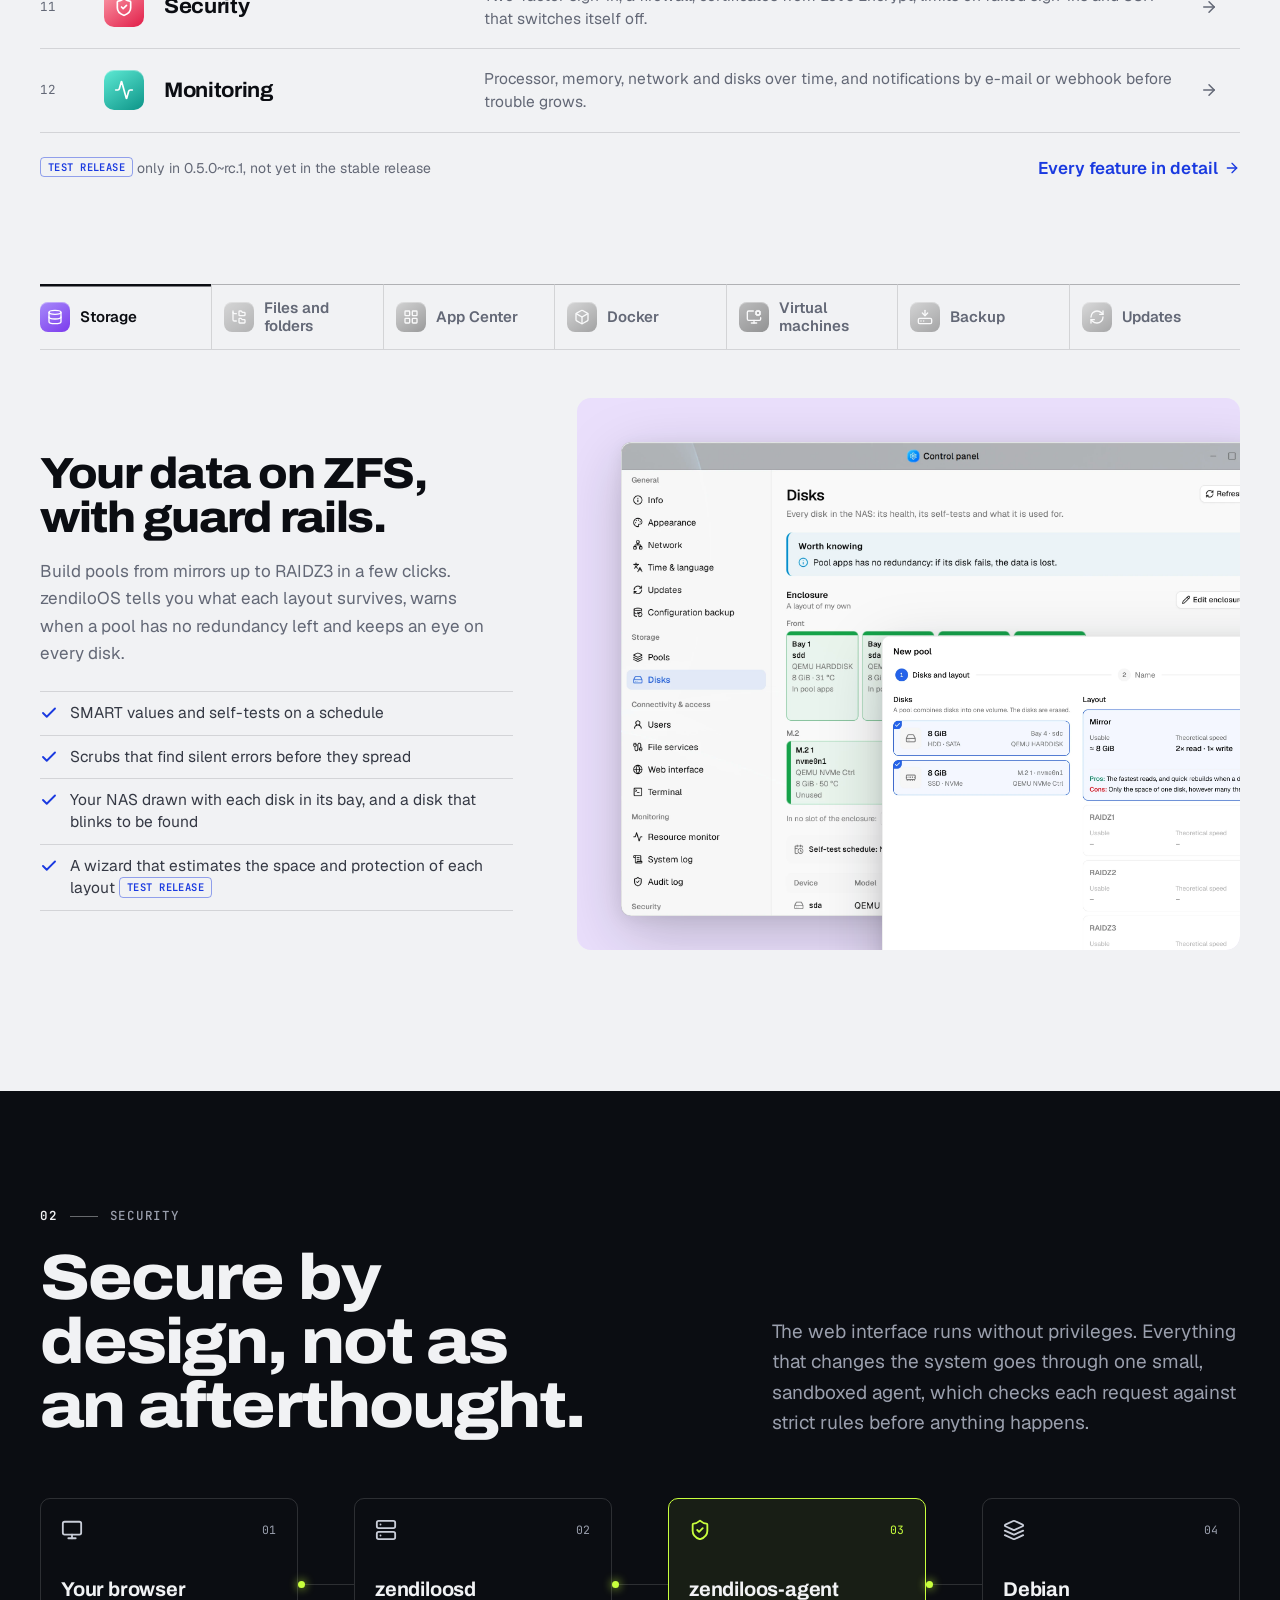
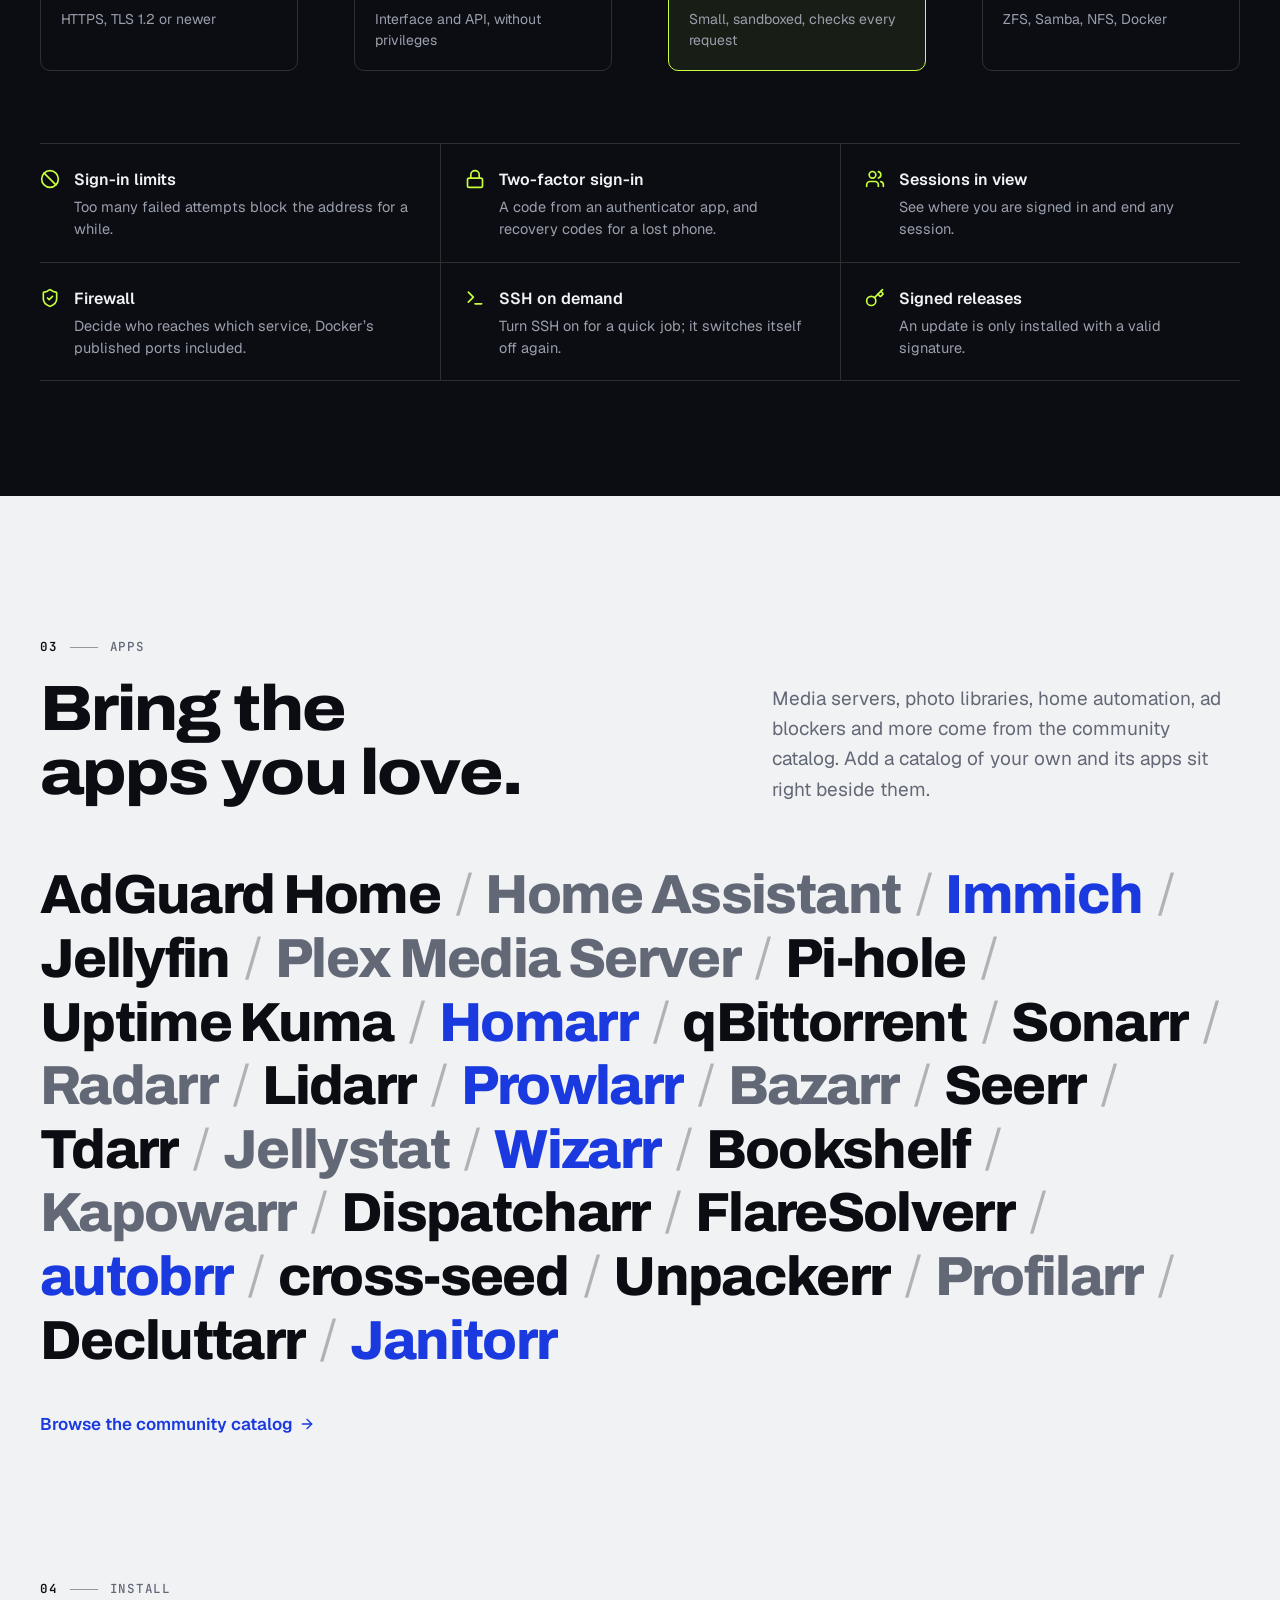
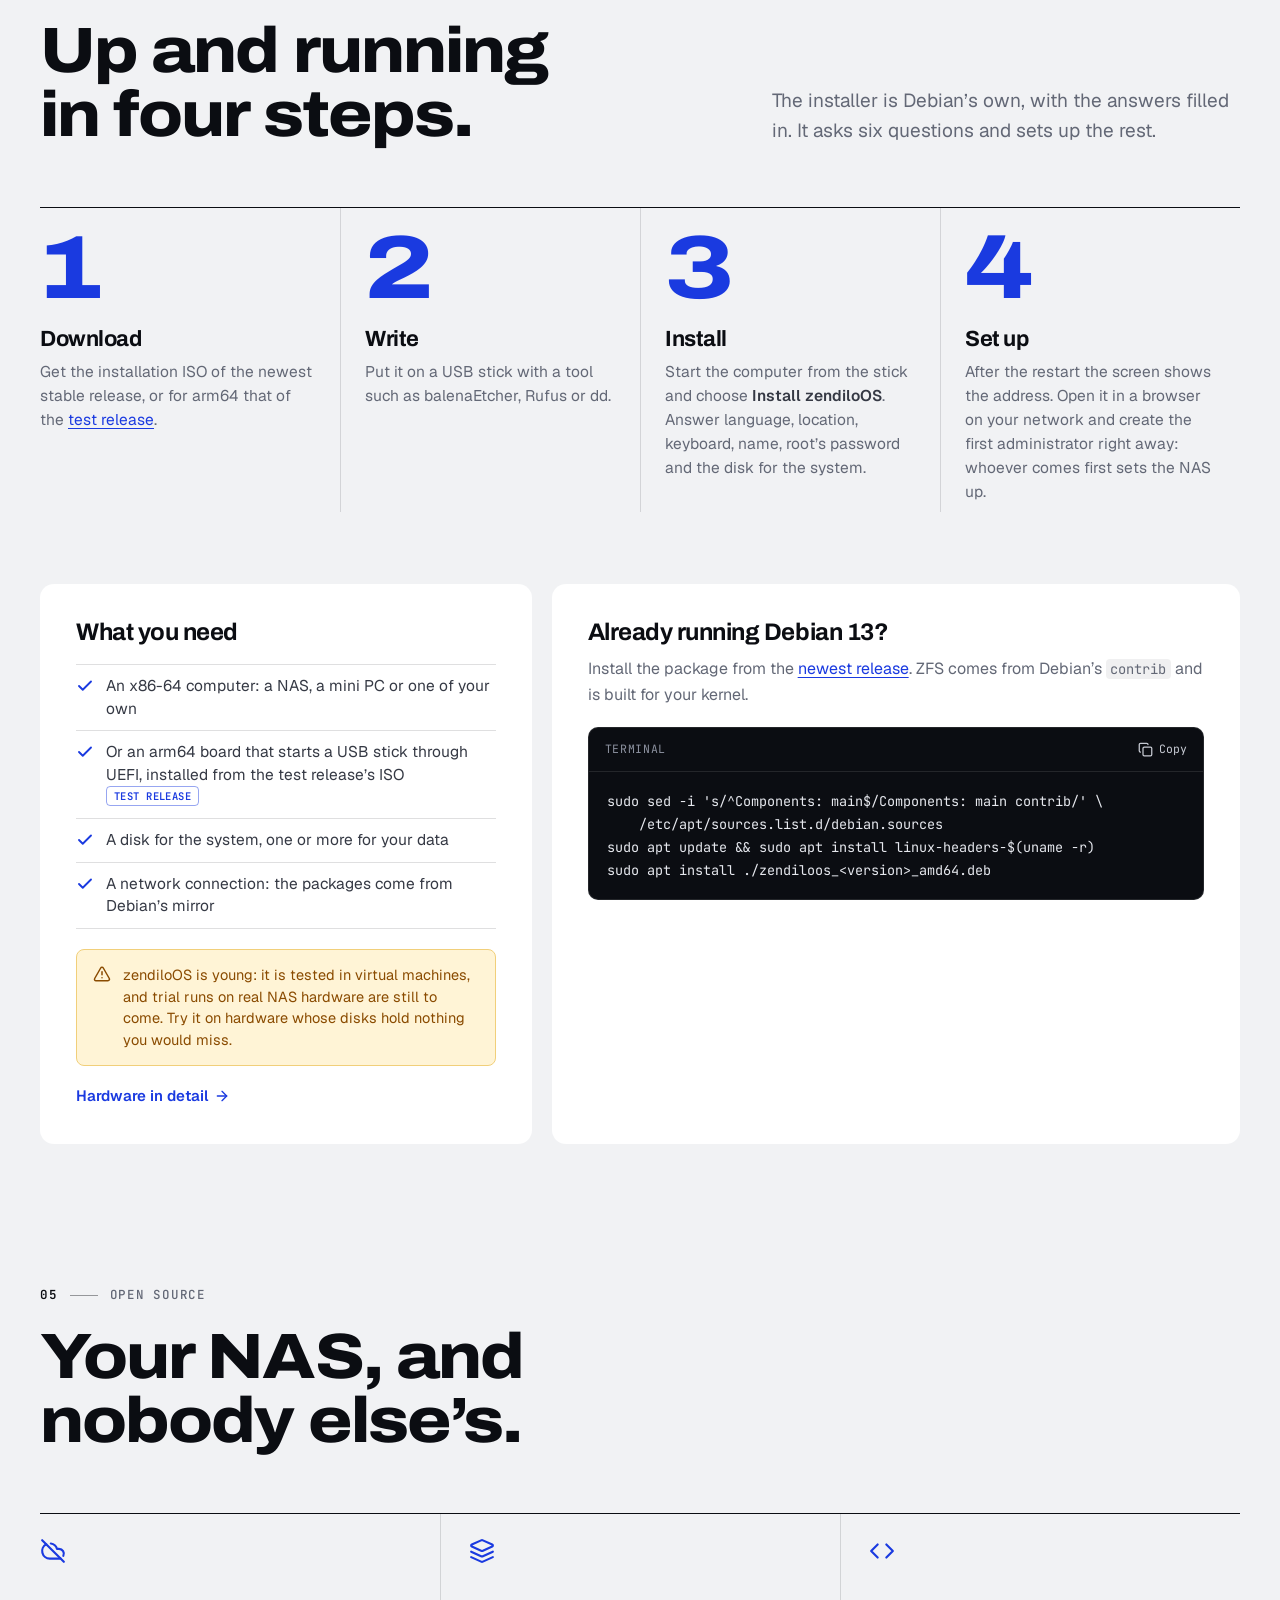
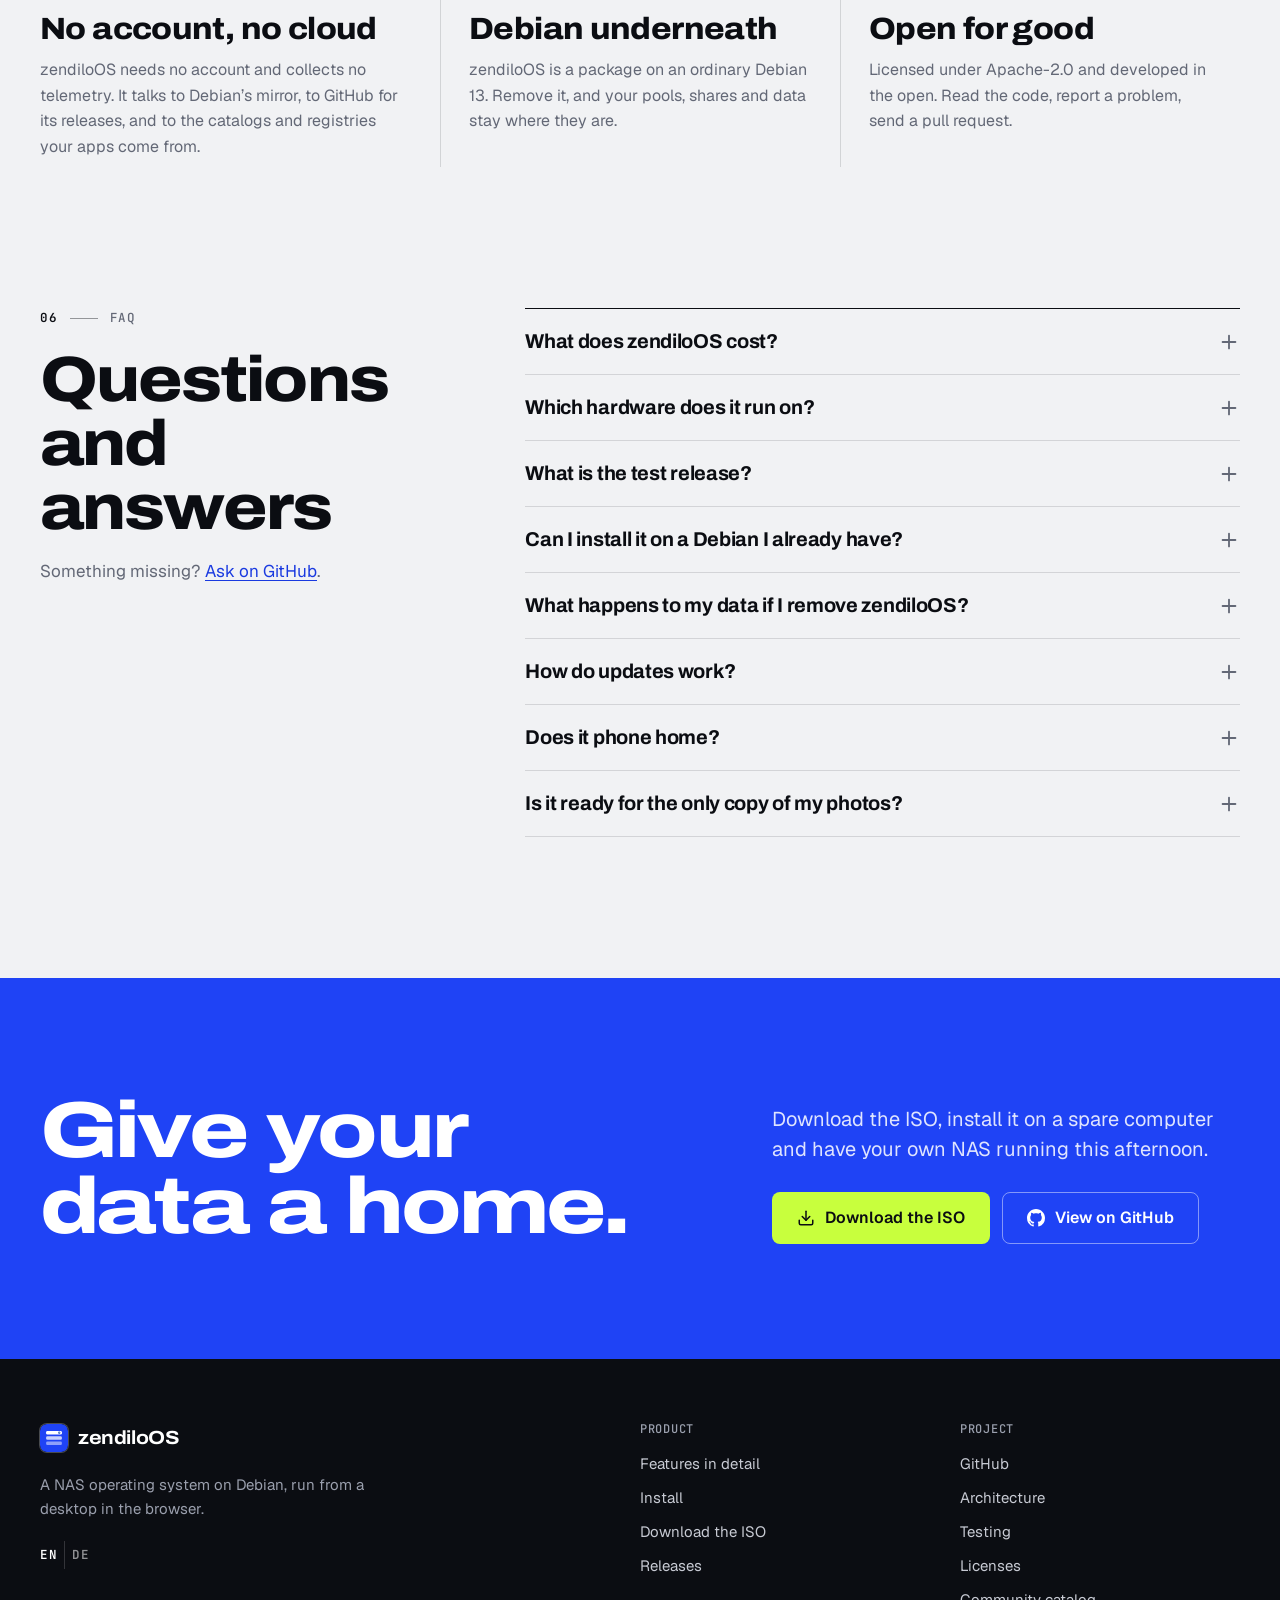
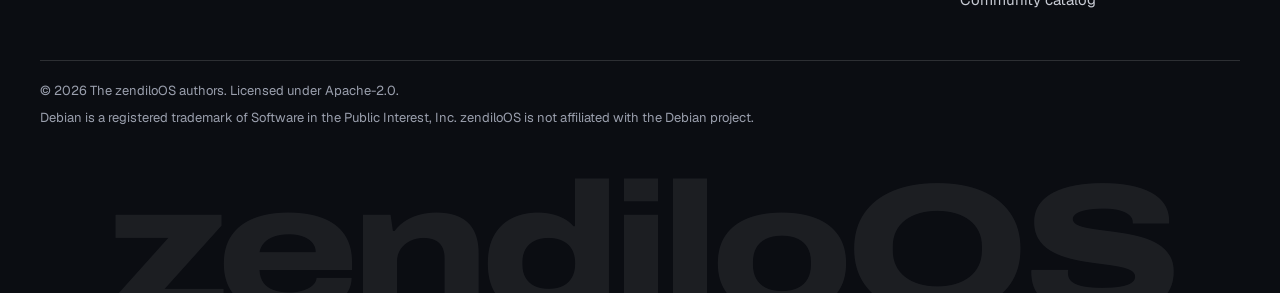
==== commit 51c2f7b9: "Redesign the site: flat cobalt, large type and an enclosure's labels The page looked like every gene" ====
--- a/index.html
+++ b/index.html
@@ -9,7 +9,7 @@
 <link rel="alternate" hreflang="en" href="https://mavnezz.github.io/zendiloOS.page/">
 <link rel="alternate" hreflang="de" href="https://mavnezz.github.io/zendiloOS.page/de/">
 <link rel="alternate" hreflang="x-default" href="https://mavnezz.github.io/zendiloOS.page/">
-<meta name="theme-color" content="#070a16">
+<meta name="theme-color" content="#1f43f5">
 <meta name="color-scheme" content="light dark">
 <link rel="icon" href="favicon.svg" type="image/svg+xml">
 <meta property="og:type" content="website">
@@ -22,8 +22,9 @@
 <meta property="og:image:width" content="1200">
 <meta property="og:image:height" content="630">
 <meta name="twitter:card" content="summary_large_image">
+<link rel="preload" href="assets/fonts/archivo.woff2" as="font" type="font/woff2" crossorigin>
 <link rel="preload" href="assets/fonts/geist.woff2" as="font" type="font/woff2" crossorigin>
-<link rel="stylesheet" href="assets/css/site.css?v=f3205875d3e2">
+<link rel="stylesheet" href="assets/css/site.css?v=0ff31d3ed882">
 <script>document.documentElement.classList.add('js')
 // German visitors who have not picked a language get the German page.
 try { if (!localStorage.getItem('zendiloos.lang') && /^de\b/i.test(navigator.language || '') && !/bot|crawl|spider/i.test(navigator.userAgent)) location.replace('de/' + location.hash) } catch (e) {}</script>
@@ -41,7 +42,7 @@
     <nav class="nav" id="nav" aria-label="Main"><a href="features/">Features</a><a href="#security">Security</a><a href="#apps">Apps</a><a href="#install">Install</a><a href="#faq">FAQ</a></nav>
     <div class="header-actions">
       <div class="lang" role="group" aria-label="Language"><a href="./" hreflang="en" lang="en" data-lang="en" aria-current="page">EN</a><a href="de/" hreflang="de" lang="de" data-lang="de">DE</a></div>
-      <a class="btn btn-small btn-glass" href="https://github.com/mavnezz/zendiloOS" aria-label="GitHub"><svg class="i" width="18" height="18" viewBox="0 0 16 16" fill="currentColor" aria-hidden="true"><path d="M8 0c4.42 0 8 3.58 8 8a8.013 8.013 0 0 1-5.45 7.59c-.4.08-.55-.17-.55-.38 0-.27.01-1.13.01-2.2 0-.75-.25-1.23-.54-1.48 1.78-.2 3.65-.88 3.65-3.95 0-.88-.31-1.59-.82-2.15.08-.2.36-1.02-.08-2.12 0 0-.67-.22-2.2.82-.64-.18-1.32-.27-2-.27-.68 0-1.36.09-2 .27-1.53-1.03-2.2-.82-2.2-.82-.44 1.1-.16 1.92-.08 2.12-.51.56-.82 1.28-.82 2.15 0 3.06 1.86 3.75 3.64 3.95-.23.2-.44.55-.51 1.07-.46.21-1.61.55-2.33-.66-.15-.24-.6-.83-1.23-.82-.67.01-.27.38.01.53.34.19.73.9.82 1.13.16.45.68 1.31 2.69.94 0 .67.01 1.3.01 1.49 0 .21-.15.45-.55.38A7.995 7.995 0 0 1 0 8c0-4.42 3.58-8 8-8Z"/></svg><span class="hide-sm">GitHub</span></a>
+      <a class="btn btn-small btn-line" href="https://github.com/mavnezz/zendiloOS" aria-label="GitHub"><svg class="i" width="18" height="18" viewBox="0 0 16 16" fill="currentColor" aria-hidden="true"><path d="M8 0c4.42 0 8 3.58 8 8a8.013 8.013 0 0 1-5.45 7.59c-.4.08-.55-.17-.55-.38 0-.27.01-1.13.01-2.2 0-.75-.25-1.23-.54-1.48 1.78-.2 3.65-.88 3.65-3.95 0-.88-.31-1.59-.82-2.15.08-.2.36-1.02-.08-2.12 0 0-.67-.22-2.2.82-.64-.18-1.32-.27-2-.27-.68 0-1.36.09-2 .27-1.53-1.03-2.2-.82-2.2-.82-.44 1.1-.16 1.92-.08 2.12-.51.56-.82 1.28-.82 2.15 0 3.06 1.86 3.75 3.64 3.95-.23.2-.44.55-.51 1.07-.46.21-1.61.55-2.33-.66-.15-.24-.6-.83-1.23-.82-.67.01-.27.38.01.53.34.19.73.9.82 1.13.16.45.68 1.31 2.69.94 0 .67.01 1.3.01 1.49 0 .21-.15.45-.55.38A7.995 7.995 0 0 1 0 8c0-4.42 3.58-8 8-8Z"/></svg><span class="hide-sm">GitHub</span></a>
       <button class="menu-button" type="button" aria-controls="nav" aria-expanded="false" aria-label="Menu"><svg class="i" width="22" height="22" viewBox="0 0 24 24" fill="none" stroke="currentColor" stroke-width="2" stroke-linecap="round" stroke-linejoin="round" aria-hidden="true"><path d="M4 6h16"/><path d="M4 12h16"/><path d="M4 18h16"/></svg><svg class="i" width="22" height="22" viewBox="0 0 24 24" fill="none" stroke="currentColor" stroke-width="2" stroke-linecap="round" stroke-linejoin="round" aria-hidden="true"><path d="M18 6 6 18"/><path d="m6 6 12 12"/></svg></button>
     </div>
   </div>
@@ -49,120 +50,137 @@
 
 <main id="main">
   <section class="hero">
-    <div class="container hero-text">
-      <a class="pill" href="https://github.com/mavnezz/zendiloOS/releases/latest" data-release="zendiloOS {version} is out">
-        <span class="pill-dot"></span><span data-release-text>Free and open source</span><svg class="i" width="14" height="14" viewBox="0 0 24 24" fill="none" stroke="currentColor" stroke-width="2" stroke-linecap="round" stroke-linejoin="round" aria-hidden="true"><path d="M5 12h14"/><path d="m12 5 7 7-7 7"/></svg>
+    <div class="container">
+      <a class="release" href="https://github.com/mavnezz/zendiloOS/releases/latest" data-release="zendiloOS {version} is out">
+        <i class="led"></i><span data-release-text>Free and open source</span><svg class="i" width="14" height="14" viewBox="0 0 24 24" fill="none" stroke="currentColor" stroke-width="2" stroke-linecap="round" stroke-linejoin="round" aria-hidden="true"><path d="M5 12h14"/><path d="m12 5 7 7-7 7"/></svg>
       </a>
       <h1>The open-source NAS, no <em>strings attached</em>.</h1>
-      <p class="lead">No account, no subscription, no telemetry. zendiloOS turns a plain Debian 13 into a NAS you run from the browser: ZFS for your data, shared folders for every device in the house, apps as Docker projects of your own and updates with a click.</p>
-      <div class="actions">
-        <a class="btn btn-primary" href="https://github.com/mavnezz/zendiloOS/releases/latest/download/zendiloos-amd64-netinst.iso" data-download><svg class="i" width="18" height="18" viewBox="0 0 24 24" fill="none" stroke="currentColor" stroke-width="2" stroke-linecap="round" stroke-linejoin="round" aria-hidden="true"><path d="M12 15V3"/><path d="M21 15v4a2 2 0 0 1-2 2H5a2 2 0 0 1-2-2v-4"/><path d="m7 10 5 5 5-5"/></svg><span>Download the ISO</span></a>
-        <a class="btn btn-glass" href="https://github.com/mavnezz/zendiloOS"><svg class="i" width="18" height="18" viewBox="0 0 16 16" fill="currentColor" aria-hidden="true"><path d="M8 0c4.42 0 8 3.58 8 8a8.013 8.013 0 0 1-5.45 7.59c-.4.08-.55-.17-.55-.38 0-.27.01-1.13.01-2.2 0-.75-.25-1.23-.54-1.48 1.78-.2 3.65-.88 3.65-3.95 0-.88-.31-1.59-.82-2.15.08-.2.36-1.02-.08-2.12 0 0-.67-.22-2.2.82-.64-.18-1.32-.27-2-.27-.68 0-1.36.09-2 .27-1.53-1.03-2.2-.82-2.2-.82-.44 1.1-.16 1.92-.08 2.12-.51.56-.82 1.28-.82 2.15 0 3.06 1.86 3.75 3.64 3.95-.23.2-.44.55-.51 1.07-.46.21-1.61.55-2.33-.66-.15-.24-.6-.83-1.23-.82-.67.01-.27.38.01.53.34.19.73.9.82 1.13.16.45.68 1.31 2.69.94 0 .67.01 1.3.01 1.49 0 .21-.15.45-.55.38A7.995 7.995 0 0 1 0 8c0-4.42 3.58-8 8-8Z"/></svg><span>View on GitHub</span></a>
-      </div>
-      <p class="hero-meta"><span data-download-meta data-template="Version {version} · {size} · x86-64 · Apache-2.0">For x86-64 computers · Debian 13 underneath · Apache-2.0</span></p>
+      <div class="hero-grid">
+        <p class="lead">No account, no subscription, no telemetry. zendiloOS turns a plain Debian 13 into a NAS you run from the browser: ZFS for your data, shared folders for every device in the house, apps as Docker projects of your own and updates with a click.</p>
+        <div>
+          <div class="actions">
+            <a class="btn btn-primary" href="https://github.com/mavnezz/zendiloOS/releases/latest/download/zendiloos-amd64-netinst.iso" data-download><svg class="i" width="18" height="18" viewBox="0 0 24 24" fill="none" stroke="currentColor" stroke-width="2" stroke-linecap="round" stroke-linejoin="round" aria-hidden="true"><path d="M12 15V3"/><path d="M21 15v4a2 2 0 0 1-2 2H5a2 2 0 0 1-2-2v-4"/><path d="m7 10 5 5 5-5"/></svg><span>Download the ISO</span></a>
+            <a class="btn btn-line" href="https://github.com/mavnezz/zendiloOS"><svg class="i" width="18" height="18" viewBox="0 0 16 16" fill="currentColor" aria-hidden="true"><path d="M8 0c4.42 0 8 3.58 8 8a8.013 8.013 0 0 1-5.45 7.59c-.4.08-.55-.17-.55-.38 0-.27.01-1.13.01-2.2 0-.75-.25-1.23-.54-1.48 1.78-.2 3.65-.88 3.65-3.95 0-.88-.31-1.59-.82-2.15.08-.2.36-1.02-.08-2.12 0 0-.67-.22-2.2.82-.64-.18-1.32-.27-2-.27-.68 0-1.36.09-2 .27-1.53-1.03-2.2-.82-2.2-.82-.44 1.1-.16 1.92-.08 2.12-.51.56-.82 1.28-.82 2.15 0 3.06 1.86 3.75 3.64 3.95-.23.2-.44.55-.51 1.07-.46.21-1.61.55-2.33-.66-.15-.24-.6-.83-1.23-.82-.67.01-.27.38.01.53.34.19.73.9.82 1.13.16.45.68 1.31 2.69.94 0 .67.01 1.3.01 1.49 0 .21-.15.45-.55.38A7.995 7.995 0 0 1 0 8c0-4.42 3.58-8 8-8Z"/></svg><span>View on GitHub</span></a>
+          </div>
+          <p class="hero-meta"><span data-download-meta data-template="Version {version} · {size} · x86-64 · Apache-2.0">For x86-64 computers · Debian 13 underneath · Apache-2.0</span></p>
+        </div>
+      </div>
       <div class="hero-next">
-        <a class="hero-next-link" href="https://github.com/mavnezz/zendiloOS/releases/tag/v0.5.0-rc.1"><span>Try the test release 0.5.0~rc.1</span><svg class="i" width="14" height="14" viewBox="0 0 24 24" fill="none" stroke="currentColor" stroke-width="2" stroke-linecap="round" stroke-linejoin="round" aria-hidden="true"><path d="M5 12h14"/><path d="m12 5 7 7-7 7"/></svg></a>
-        <p>Virtual machines, backups, bridges and bonds, arm64. For trying out, not yet for data you would miss.</p>
+        <div>
+          <a class="hero-next-link" href="https://github.com/mavnezz/zendiloOS/releases/tag/v0.5.0-rc.1"><span>Try the test release 0.5.0~rc.1</span><svg class="i" width="14" height="14" viewBox="0 0 24 24" fill="none" stroke="currentColor" stroke-width="2" stroke-linecap="round" stroke-linejoin="round" aria-hidden="true"><path d="M5 12h14"/><path d="m12 5 7 7-7 7"/></svg></a>
+          <p>Virtual machines, backups, bridges and bonds, arm64. For trying out, not yet for data you would miss.</p>
+        </div>
         <p class="hero-next-isos"><a href="https://github.com/mavnezz/zendiloOS/releases/download/v0.5.0-rc.1/zendiloos-amd64-netinst.iso"><svg class="i" width="14" height="14" viewBox="0 0 24 24" fill="none" stroke="currentColor" stroke-width="2" stroke-linecap="round" stroke-linejoin="round" aria-hidden="true"><path d="M12 15V3"/><path d="M21 15v4a2 2 0 0 1-2 2H5a2 2 0 0 1-2-2v-4"/><path d="m7 10 5 5 5-5"/></svg><span>ISO for x86-64</span></a><a href="https://github.com/mavnezz/zendiloOS/releases/download/v0.5.0-rc.1/zendiloos-arm64-netinst.iso"><svg class="i" width="14" height="14" viewBox="0 0 24 24" fill="none" stroke="currentColor" stroke-width="2" stroke-linecap="round" stroke-linejoin="round" aria-hidden="true"><path d="M12 15V3"/><path d="M21 15v4a2 2 0 0 1-2 2H5a2 2 0 0 1-2-2v-4"/><path d="m7 10 5 5 5-5"/></svg><span>ISO for arm64</span></a></p>
       </div>
     </div>
-    <div class="container">
-      <div class="hero-visual">
-        <div class="frame">
-          <div class="frame-bar" aria-hidden="true">
-            <i></i><i></i><i></i>
-            <span class="frame-url"><svg class="i" width="12" height="12" viewBox="0 0 24 24" fill="none" stroke="currentColor" stroke-width="2" stroke-linecap="round" stroke-linejoin="round" aria-hidden="true"><rect width="18" height="11" x="3" y="11" rx="2" ry="2"/><path d="M7 11V7a5 5 0 0 1 10 0v4"/></svg>192.168.1.20</span>
-          </div>
-          <picture class=""><source srcset="assets/img/hero-dark.webp" media="(prefers-color-scheme: dark)"><img src="assets/img/hero-light.webp" width="2880" height="1800" alt="The zendiloOS desktop in a browser: the file explorer shows the documents folder, widgets beside it show the system status, resources, network and storage." fetchpriority="high" decoding="async"></picture>
-        </div>
-        <div class="chip chip-a" aria-hidden="true">
-          <span class="tile" style="--c1:#a78bfa;--c2:#7c3aed"><svg class="i" width="18" height="18" viewBox="0 0 24 24" fill="none" stroke="currentColor" stroke-width="2" stroke-linecap="round" stroke-linejoin="round" aria-hidden="true"><ellipse cx="12" cy="5" rx="9" ry="3"/><path d="M3 5V19A9 3 0 0 0 21 19V5"/><path d="M3 12A9 3 0 0 0 21 12"/></svg></span>
-          <span><strong>Pool tank</strong><small><i class="ok"></i>Mirror · healthy</small></span>
-        </div>
-        <div class="chip chip-b" aria-hidden="true">
-          <span class="tile" style="--c1:#6ee7b7;--c2:#059669"><svg class="i" width="18" height="18" viewBox="0 0 24 24" fill="none" stroke="currentColor" stroke-width="2" stroke-linecap="round" stroke-linejoin="round" aria-hidden="true"><path d="M3 12a9 9 0 0 1 9-9 9.75 9.75 0 0 1 6.74 2.74L21 8"/><path d="M21 3v5h-5"/><path d="M21 12a9 9 0 0 1-9 9 9.75 9.75 0 0 1-6.74-2.74L3 16"/><path d="M8 16H3v5"/></svg></span>
-          <span><strong>Update installed</strong><small>Signature verified</small></span>
-        </div>
-      </div>
-    </div>
-  </section>
-
-  <section class="built-on" aria-label="Built on open source you already trust">
-    <div class="container">
-      <p>Built on open source you already trust</p>
-      <ul><li>Debian</li><li>OpenZFS</li><li>Samba</li><li>NFS</li><li>Docker</li><li>nginx</li><li>Rust</li><li>Vue</li></ul>
+    <div class="container hero-visual">
+      <picture class=""><source srcset="assets/img/hero-dark.webp" media="(prefers-color-scheme: dark)"><img src="assets/img/hero-light.webp" width="2880" height="1800" alt="The zendiloOS desktop in a browser: the file explorer shows the documents folder, widgets beside it show the system status, resources, network and storage." fetchpriority="high" decoding="async"></picture>
+    </div>
+  </section>
+
+  <section class="zeros" aria-label="What zendiloOS does not ask of you">
+    <div class="container">
+      <ul class="zeros-list reveal"><li><strong>0</strong><span>accounts</span></li><li><strong>0</strong><span>subscriptions</span></li><li><strong>0</strong><span>bytes of telemetry</span></li><li><strong>100 %</strong><span>open source</span></li></ul>
+      <div class="built-on">
+        <p>Built on open source you already trust</p>
+        <ul><li>Debian</li><li>OpenZFS</li><li>Samba</li><li>NFS</li><li>Docker</li><li>nginx</li><li>Rust</li><li>Vue</li></ul>
+      </div>
     </div>
   </section>
 
   <section class="section" id="features">
     <div class="container">
-      <header class="section-head reveal">
-        <p class="eyebrow">Features</p>
+      <header class="head reveal">
+        <p class="label"><b>01</b>Features</p>
         <h2>Everything a NAS needs, in one desktop.</h2>
         <p>Storage, shared folders, apps and the system around them, with windows, a dock and widgets you already know how to use.</p>
       </header>
-      <div class="features">
-        <a class="card feature reveal" href="features/#storage">
-          <span class="feature-top"><span class="tile" style="--c1:#a78bfa;--c2:#7c3aed"><svg class="i" width="20" height="20" viewBox="0 0 24 24" fill="none" stroke="currentColor" stroke-width="2" stroke-linecap="round" stroke-linejoin="round" aria-hidden="true"><ellipse cx="12" cy="5" rx="9" ry="3"/><path d="M3 5V19A9 3 0 0 0 21 19V5"/><path d="M3 12A9 3 0 0 0 21 12"/></svg></span></span>
-          <h3><span>Storage on ZFS</span><svg class="i" width="16" height="16" viewBox="0 0 24 24" fill="none" stroke="currentColor" stroke-width="2" stroke-linecap="round" stroke-linejoin="round" aria-hidden="true"><path d="M5 12h14"/><path d="m12 5 7 7-7 7"/></svg></h3>
+      <ol class="index">
+        <li class="reveal"><a class="index-row" href="features/#storage">
+          <span class="index-num">01</span>
+          <span class="tile" style="--c1:#a78bfa;--c2:#7c3aed"><svg class="i" width="20" height="20" viewBox="0 0 24 24" fill="none" stroke="currentColor" stroke-width="2" stroke-linecap="round" stroke-linejoin="round" aria-hidden="true"><ellipse cx="12" cy="5" rx="9" ry="3"/><path d="M3 5V19A9 3 0 0 0 21 19V5"/><path d="M3 12A9 3 0 0 0 21 12"/></svg></span>
+          <h3><span>Storage on ZFS</span></h3>
           <p>Pools from a single disk up to RAIDZ3, with guard rails that explain what each layout survives, and each disk shown in its bay.</p>
-        </a>
-        <a class="card feature reveal" href="features/#files">
-          <span class="feature-top"><span class="tile" style="--c1:#fdba74;--c2:#f97316"><svg class="i" width="20" height="20" viewBox="0 0 24 24" fill="none" stroke="currentColor" stroke-width="2" stroke-linecap="round" stroke-linejoin="round" aria-hidden="true"><path d="M20 10a1 1 0 0 0 1-1V6a1 1 0 0 0-1-1h-2.5a1 1 0 0 1-.8-.4l-.9-1.2A1 1 0 0 0 15 3h-2a1 1 0 0 0-1 1v5a1 1 0 0 0 1 1Z"/><path d="M20 21a1 1 0 0 0 1-1v-3a1 1 0 0 0-1-1h-2.9a1 1 0 0 1-.88-.55l-.42-.85a1 1 0 0 0-.92-.6H13a1 1 0 0 0-1 1v5a1 1 0 0 0 1 1Z"/><path d="M3 5a2 2 0 0 0 2 2h3"/><path d="M3 3v13a2 2 0 0 0 2 2h3"/></svg></span></span>
-          <h3><span>Shared folders</span><svg class="i" width="16" height="16" viewBox="0 0 24 24" fill="none" stroke="currentColor" stroke-width="2" stroke-linecap="round" stroke-linejoin="round" aria-hidden="true"><path d="M5 12h14"/><path d="m12 5 7 7-7 7"/></svg></h3>
+          <svg class="i" width="18" height="18" viewBox="0 0 24 24" fill="none" stroke="currentColor" stroke-width="2" stroke-linecap="round" stroke-linejoin="round" aria-hidden="true"><path d="M5 12h14"/><path d="m12 5 7 7-7 7"/></svg>
+        </a></li>
+        <li class="reveal"><a class="index-row" href="features/#files">
+          <span class="index-num">02</span>
+          <span class="tile" style="--c1:#fdba74;--c2:#f97316"><svg class="i" width="20" height="20" viewBox="0 0 24 24" fill="none" stroke="currentColor" stroke-width="2" stroke-linecap="round" stroke-linejoin="round" aria-hidden="true"><path d="M20 10a1 1 0 0 0 1-1V6a1 1 0 0 0-1-1h-2.5a1 1 0 0 1-.8-.4l-.9-1.2A1 1 0 0 0 15 3h-2a1 1 0 0 0-1 1v5a1 1 0 0 0 1 1Z"/><path d="M20 21a1 1 0 0 0 1-1v-3a1 1 0 0 0-1-1h-2.9a1 1 0 0 1-.88-.55l-.42-.85a1 1 0 0 0-.92-.6H13a1 1 0 0 0-1 1v5a1 1 0 0 0 1 1Z"/><path d="M3 5a2 2 0 0 0 2 2h3"/><path d="M3 3v13a2 2 0 0 0 2 2h3"/></svg></span>
+          <h3><span>Shared folders</span></h3>
           <p>Folders on a volume, shared over SMB for Windows and macOS and NFS for Linux, with access for each person and group.</p>
-        </a>
-        <a class="card feature reveal" href="features/#files">
-          <span class="feature-top"><span class="tile" style="--c1:#a5b4fc;--c2:#4f46e5"><svg class="i" width="20" height="20" viewBox="0 0 24 24" fill="none" stroke="currentColor" stroke-width="2" stroke-linecap="round" stroke-linejoin="round" aria-hidden="true"><path d="M3 12a9 9 0 1 0 9-9 9.75 9.75 0 0 0-6.74 2.74L3 8"/><path d="M3 3v5h5"/><path d="M12 7v5l4 2"/></svg></span></span>
-          <h3><span>Snapshots</span><svg class="i" width="16" height="16" viewBox="0 0 24 24" fill="none" stroke="currentColor" stroke-width="2" stroke-linecap="round" stroke-linejoin="round" aria-hidden="true"><path d="M5 12h14"/><path d="m12 5 7 7-7 7"/></svg></h3>
+          <svg class="i" width="18" height="18" viewBox="0 0 24 24" fill="none" stroke="currentColor" stroke-width="2" stroke-linecap="round" stroke-linejoin="round" aria-hidden="true"><path d="M5 12h14"/><path d="m12 5 7 7-7 7"/></svg>
+        </a></li>
+        <li class="reveal"><a class="index-row" href="features/#files">
+          <span class="index-num">03</span>
+          <span class="tile" style="--c1:#a5b4fc;--c2:#4f46e5"><svg class="i" width="20" height="20" viewBox="0 0 24 24" fill="none" stroke="currentColor" stroke-width="2" stroke-linecap="round" stroke-linejoin="round" aria-hidden="true"><path d="M3 12a9 9 0 1 0 9-9 9.75 9.75 0 0 0-6.74 2.74L3 8"/><path d="M3 3v5h5"/><path d="M12 7v5l4 2"/></svg></span>
+          <h3><span>Snapshots</span></h3>
           <p>Snapshots that Windows shows as previous versions, and one recycle bin for all folders.</p>
-        </a>
-        <a class="card feature reveal" href="features/#files">
-          <span class="feature-top"><span class="tile" style="--c1:#fde047;--c2:#eab308"><svg class="i" width="20" height="20" viewBox="0 0 24 24" fill="none" stroke="currentColor" stroke-width="2" stroke-linecap="round" stroke-linejoin="round" aria-hidden="true"><path d="m6 14 1.5-2.9A2 2 0 0 1 9.24 10H20a2 2 0 0 1 1.94 2.5l-1.54 6a2 2 0 0 1-1.95 1.5H4a2 2 0 0 1-2-2V5a2 2 0 0 1 2-2h3.9a2 2 0 0 1 1.69.9l.81 1.2a2 2 0 0 0 1.67.9H18a2 2 0 0 1 2 2v2"/></svg></span></span>
-          <h3><span>File explorer</span><svg class="i" width="16" height="16" viewBox="0 0 24 24" fill="none" stroke="currentColor" stroke-width="2" stroke-linecap="round" stroke-linejoin="round" aria-hidden="true"><path d="M5 12h14"/><path d="m12 5 7 7-7 7"/></svg></h3>
+          <svg class="i" width="18" height="18" viewBox="0 0 24 24" fill="none" stroke="currentColor" stroke-width="2" stroke-linecap="round" stroke-linejoin="round" aria-hidden="true"><path d="M5 12h14"/><path d="m12 5 7 7-7 7"/></svg>
+        </a></li>
+        <li class="reveal"><a class="index-row" href="features/#files">
+          <span class="index-num">04</span>
+          <span class="tile" style="--c1:#fde047;--c2:#eab308"><svg class="i" width="20" height="20" viewBox="0 0 24 24" fill="none" stroke="currentColor" stroke-width="2" stroke-linecap="round" stroke-linejoin="round" aria-hidden="true"><path d="m6 14 1.5-2.9A2 2 0 0 1 9.24 10H20a2 2 0 0 1 1.94 2.5l-1.54 6a2 2 0 0 1-1.95 1.5H4a2 2 0 0 1-2-2V5a2 2 0 0 1 2-2h3.9a2 2 0 0 1 1.69.9l.81 1.2a2 2 0 0 0 1.67.9H18a2 2 0 0 1 2 2v2"/></svg></span>
+          <h3><span>File explorer</span></h3>
           <p>A tree of your folders, drag and drop, a search through every subfolder, and USB drives to copy from and to.</p>
-        </a>
-        <a class="card feature reveal" href="features/#apps">
-          <span class="feature-top"><span class="tile" style="--c1:#93c5fd;--c2:#2563eb"><svg class="i" width="20" height="20" viewBox="0 0 24 24" fill="none" stroke="currentColor" stroke-width="2" stroke-linecap="round" stroke-linejoin="round" aria-hidden="true"><rect width="7" height="7" x="3" y="3" rx="1"/><rect width="7" height="7" x="14" y="3" rx="1"/><rect width="7" height="7" x="14" y="14" rx="1"/><rect width="7" height="7" x="3" y="14" rx="1"/></svg></span></span>
-          <h3><span>App Center</span><svg class="i" width="16" height="16" viewBox="0 0 24 24" fill="none" stroke="currentColor" stroke-width="2" stroke-linecap="round" stroke-linejoin="round" aria-hidden="true"><path d="M5 12h14"/><path d="m12 5 7 7-7 7"/></svg></h3>
+          <svg class="i" width="18" height="18" viewBox="0 0 24 24" fill="none" stroke="currentColor" stroke-width="2" stroke-linecap="round" stroke-linejoin="round" aria-hidden="true"><path d="M5 12h14"/><path d="m12 5 7 7-7 7"/></svg>
+        </a></li>
+        <li class="reveal"><a class="index-row" href="features/#apps">
+          <span class="index-num">05</span>
+          <span class="tile" style="--c1:#93c5fd;--c2:#2563eb"><svg class="i" width="20" height="20" viewBox="0 0 24 24" fill="none" stroke="currentColor" stroke-width="2" stroke-linecap="round" stroke-linejoin="round" aria-hidden="true"><rect width="7" height="7" x="3" y="3" rx="1"/><rect width="7" height="7" x="14" y="3" rx="1"/><rect width="7" height="7" x="14" y="14" rx="1"/><rect width="7" height="7" x="3" y="14" rx="1"/></svg></span>
+          <h3><span>App Center</span></h3>
           <p>Apps from a community catalog, installed as Docker projects of your own that you can change.</p>
-        </a>
-        <a class="card feature reveal" href="features/#apps">
-          <span class="feature-top"><span class="tile" style="--c1:#7dd3fc;--c2:#0284c7"><svg class="i" width="20" height="20" viewBox="0 0 24 24" fill="none" stroke="currentColor" stroke-width="2" stroke-linecap="round" stroke-linejoin="round" aria-hidden="true"><path d="M21 8a2 2 0 0 0-1-1.73l-7-4a2 2 0 0 0-2 0l-7 4A2 2 0 0 0 3 8v8a2 2 0 0 0 1 1.73l7 4a2 2 0 0 0 2 0l7-4A2 2 0 0 0 21 16Z"/><path d="m3.3 7 8.7 5 8.7-5"/><path d="M12 22V12"/></svg></span></span>
-          <h3><span>Docker</span><svg class="i" width="16" height="16" viewBox="0 0 24 24" fill="none" stroke="currentColor" stroke-width="2" stroke-linecap="round" stroke-linejoin="round" aria-hidden="true"><path d="M5 12h14"/><path d="m12 5 7 7-7 7"/></svg></h3>
+          <svg class="i" width="18" height="18" viewBox="0 0 24 24" fill="none" stroke="currentColor" stroke-width="2" stroke-linecap="round" stroke-linejoin="round" aria-hidden="true"><path d="M5 12h14"/><path d="m12 5 7 7-7 7"/></svg>
+        </a></li>
+        <li class="reveal"><a class="index-row" href="features/#apps">
+          <span class="index-num">06</span>
+          <span class="tile" style="--c1:#7dd3fc;--c2:#0284c7"><svg class="i" width="20" height="20" viewBox="0 0 24 24" fill="none" stroke="currentColor" stroke-width="2" stroke-linecap="round" stroke-linejoin="round" aria-hidden="true"><path d="M21 8a2 2 0 0 0-1-1.73l-7-4a2 2 0 0 0-2 0l-7 4A2 2 0 0 0 3 8v8a2 2 0 0 0 1 1.73l7 4a2 2 0 0 0 2 0l7-4A2 2 0 0 0 21 16Z"/><path d="m3.3 7 8.7 5 8.7-5"/><path d="M12 22V12"/></svg></span>
+          <h3><span>Docker</span></h3>
           <p>Containers, images, networks and Compose projects, with live logs, a terminal, image updates and backups of volumes.</p>
-        </a>
-        <a class="card feature reveal" href="features/#vms">
-          <span class="feature-top"><span class="tile" style="--c1:#a78bfa;--c2:#4f46e5"><svg class="i" width="20" height="20" viewBox="0 0 24 24" fill="none" stroke="currentColor" stroke-width="2" stroke-linecap="round" stroke-linejoin="round" aria-hidden="true"><path d="M12 17v4"/><path d="m14.305 7.53.923-.382"/><path d="m15.228 4.852-.923-.383"/><path d="m16.852 3.228-.383-.924"/><path d="m16.852 8.772-.383.923"/><path d="m19.148 3.228.383-.924"/><path d="m19.53 9.696-.382-.924"/><path d="m20.772 4.852.924-.383"/><path d="m20.772 7.148.924.383"/><path d="M22 13v2a2 2 0 0 1-2 2H4a2 2 0 0 1-2-2V5a2 2 0 0 1 2-2h7"/><path d="M8 21h8"/><circle cx="18" cy="6" r="3"/></svg></span><span class="badges"><span class="badge badge-preview">Preview</span><span class="badge badge-next">Test release</span></span></span>
-          <h3><span>Virtual machines</span><svg class="i" width="16" height="16" viewBox="0 0 24 24" fill="none" stroke="currentColor" stroke-width="2" stroke-linecap="round" stroke-linejoin="round" aria-hidden="true"><path d="M5 12h14"/><path d="m12 5 7 7-7 7"/></svg></h3>
+          <svg class="i" width="18" height="18" viewBox="0 0 24 24" fill="none" stroke="currentColor" stroke-width="2" stroke-linecap="round" stroke-linejoin="round" aria-hidden="true"><path d="M5 12h14"/><path d="m12 5 7 7-7 7"/></svg>
+        </a></li>
+        <li class="reveal"><a class="index-row" href="features/#vms">
+          <span class="index-num">07</span>
+          <span class="tile" style="--c1:#a78bfa;--c2:#4f46e5"><svg class="i" width="20" height="20" viewBox="0 0 24 24" fill="none" stroke="currentColor" stroke-width="2" stroke-linecap="round" stroke-linejoin="round" aria-hidden="true"><path d="M12 17v4"/><path d="m14.305 7.53.923-.382"/><path d="m15.228 4.852-.923-.383"/><path d="m16.852 3.228-.383-.924"/><path d="m16.852 8.772-.383.923"/><path d="m19.148 3.228.383-.924"/><path d="m19.53 9.696-.382-.924"/><path d="m20.772 4.852.924-.383"/><path d="m20.772 7.148.924.383"/><path d="M22 13v2a2 2 0 0 1-2 2H4a2 2 0 0 1-2-2V5a2 2 0 0 1 2-2h7"/><path d="M8 21h8"/><circle cx="18" cy="6" r="3"/></svg></span>
+          <h3><span>Virtual machines</span><span class="badges"><span class="badge badge-preview">Preview</span><span class="badge badge-next">Test release</span></span></h3>
           <p>VMs with several disks and network cards, a console in the browser, snapshots and backups, and a TPM and Secure Boot for Windows 11.</p>
-        </a>
-        <a class="card feature reveal" href="features/#backup">
-          <span class="feature-top"><span class="tile" style="--c1:#fbbf24;--c2:#ea580c"><svg class="i" width="20" height="20" viewBox="0 0 24 24" fill="none" stroke="currentColor" stroke-width="2" stroke-linecap="round" stroke-linejoin="round" aria-hidden="true"><path d="M12 2v8"/><path d="m16 6-4 4-4-4"/><rect width="20" height="8" x="2" y="14" rx="2"/><path d="M6 18h.01"/><path d="M10 18h.01"/></svg></span><span class="badges"><span class="badge badge-next">Test release</span></span></span>
-          <h3><span>Backups</span><svg class="i" width="16" height="16" viewBox="0 0 24 24" fill="none" stroke="currentColor" stroke-width="2" stroke-linecap="round" stroke-linejoin="round" aria-hidden="true"><path d="M5 12h14"/><path d="m12 5 7 7-7 7"/></svg></h3>
+          <svg class="i" width="18" height="18" viewBox="0 0 24 24" fill="none" stroke="currentColor" stroke-width="2" stroke-linecap="round" stroke-linejoin="round" aria-hidden="true"><path d="M5 12h14"/><path d="m12 5 7 7-7 7"/></svg>
+        </a></li>
+        <li class="reveal"><a class="index-row" href="features/#backup">
+          <span class="index-num">08</span>
+          <span class="tile" style="--c1:#fbbf24;--c2:#ea580c"><svg class="i" width="20" height="20" viewBox="0 0 24 24" fill="none" stroke="currentColor" stroke-width="2" stroke-linecap="round" stroke-linejoin="round" aria-hidden="true"><path d="M12 2v8"/><path d="m16 6-4 4-4-4"/><rect width="20" height="8" x="2" y="14" rx="2"/><path d="M6 18h.01"/><path d="M10 18h.01"/></svg></span>
+          <h3><span>Backups</span><span class="badges"><span class="badge badge-next">Test release</span></span></h3>
           <p>Shares copied to another pool, a USB drive, an rsync server, Google Drive or OneDrive, optionally encrypted, and the configuration backed up for a fresh start.</p>
-        </a>
-        <a class="card feature reveal" href="features/#network">
-          <span class="feature-top"><span class="tile" style="--c1:#67e8f9;--c2:#0891b2"><svg class="i" width="20" height="20" viewBox="0 0 24 24" fill="none" stroke="currentColor" stroke-width="2" stroke-linecap="round" stroke-linejoin="round" aria-hidden="true"><rect x="16" y="16" width="6" height="6" rx="1"/><rect x="2" y="16" width="6" height="6" rx="1"/><rect x="9" y="2" width="6" height="6" rx="1"/><path d="M5 16v-3a1 1 0 0 1 1-1h12a1 1 0 0 1 1 1v3"/><path d="M12 12V8"/></svg></span><span class="badges"><span class="badge badge-next">Test release</span></span></span>
-          <h3><span>Network</span><svg class="i" width="16" height="16" viewBox="0 0 24 24" fill="none" stroke="currentColor" stroke-width="2" stroke-linecap="round" stroke-linejoin="round" aria-hidden="true"><path d="M5 12h14"/><path d="m12 5 7 7-7 7"/></svg></h3>
+          <svg class="i" width="18" height="18" viewBox="0 0 24 24" fill="none" stroke="currentColor" stroke-width="2" stroke-linecap="round" stroke-linejoin="round" aria-hidden="true"><path d="M5 12h14"/><path d="m12 5 7 7-7 7"/></svg>
+        </a></li>
+        <li class="reveal"><a class="index-row" href="features/#network">
+          <span class="index-num">09</span>
+          <span class="tile" style="--c1:#67e8f9;--c2:#0891b2"><svg class="i" width="20" height="20" viewBox="0 0 24 24" fill="none" stroke="currentColor" stroke-width="2" stroke-linecap="round" stroke-linejoin="round" aria-hidden="true"><rect x="16" y="16" width="6" height="6" rx="1"/><rect x="2" y="16" width="6" height="6" rx="1"/><rect x="9" y="2" width="6" height="6" rx="1"/><path d="M5 16v-3a1 1 0 0 1 1-1h12a1 1 0 0 1 1 1v3"/><path d="M12 12V8"/></svg></span>
+          <h3><span>Network</span><span class="badges"><span class="badge badge-next">Test release</span></span></h3>
           <p>Addresses, bridges, bonds and VLANs, each change kept only once you confirm it, and changes made outside zendiloOS noticed.</p>
-        </a>
-        <a class="card feature reveal" href="features/#updates">
-          <span class="feature-top"><span class="tile" style="--c1:#6ee7b7;--c2:#059669"><svg class="i" width="20" height="20" viewBox="0 0 24 24" fill="none" stroke="currentColor" stroke-width="2" stroke-linecap="round" stroke-linejoin="round" aria-hidden="true"><path d="M3 12a9 9 0 0 1 9-9 9.75 9.75 0 0 1 6.74 2.74L21 8"/><path d="M21 3v5h-5"/><path d="M21 12a9 9 0 0 1-9 9 9.75 9.75 0 0 1-6.74-2.74L3 16"/><path d="M8 16H3v5"/></svg></span></span>
-          <h3><span>Signed updates</span><svg class="i" width="16" height="16" viewBox="0 0 24 24" fill="none" stroke="currentColor" stroke-width="2" stroke-linecap="round" stroke-linejoin="round" aria-hidden="true"><path d="M5 12h14"/><path d="m12 5 7 7-7 7"/></svg></h3>
+          <svg class="i" width="18" height="18" viewBox="0 0 24 24" fill="none" stroke="currentColor" stroke-width="2" stroke-linecap="round" stroke-linejoin="round" aria-hidden="true"><path d="M5 12h14"/><path d="m12 5 7 7-7 7"/></svg>
+        </a></li>
+        <li class="reveal"><a class="index-row" href="features/#updates">
+          <span class="index-num">10</span>
+          <span class="tile" style="--c1:#6ee7b7;--c2:#059669"><svg class="i" width="20" height="20" viewBox="0 0 24 24" fill="none" stroke="currentColor" stroke-width="2" stroke-linecap="round" stroke-linejoin="round" aria-hidden="true"><path d="M3 12a9 9 0 0 1 9-9 9.75 9.75 0 0 1 6.74 2.74L21 8"/><path d="M21 3v5h-5"/><path d="M21 12a9 9 0 0 1-9 9 9.75 9.75 0 0 1-6.74-2.74L3 16"/><path d="M8 16H3v5"/></svg></span>
+          <h3><span>Signed updates</span></h3>
           <p>Debian and zendiloOS in one place, from the channel you choose, every release signed.</p>
-        </a>
-        <a class="card feature reveal" href="features/#security">
-          <span class="feature-top"><span class="tile" style="--c1:#fda4af;--c2:#e11d48"><svg class="i" width="20" height="20" viewBox="0 0 24 24" fill="none" stroke="currentColor" stroke-width="2" stroke-linecap="round" stroke-linejoin="round" aria-hidden="true"><path d="M20 13c0 5-3.5 7.5-7.66 8.95a1 1 0 0 1-.67-.01C7.5 20.5 4 18 4 13V6a1 1 0 0 1 1-1c2 0 4.5-1.2 6.24-2.72a1.17 1.17 0 0 1 1.52 0C14.51 3.81 17 5 19 5a1 1 0 0 1 1 1z"/><path d="m9 12 2 2 4-4"/></svg></span></span>
-          <h3><span>Security</span><svg class="i" width="16" height="16" viewBox="0 0 24 24" fill="none" stroke="currentColor" stroke-width="2" stroke-linecap="round" stroke-linejoin="round" aria-hidden="true"><path d="M5 12h14"/><path d="m12 5 7 7-7 7"/></svg></h3>
+          <svg class="i" width="18" height="18" viewBox="0 0 24 24" fill="none" stroke="currentColor" stroke-width="2" stroke-linecap="round" stroke-linejoin="round" aria-hidden="true"><path d="M5 12h14"/><path d="m12 5 7 7-7 7"/></svg>
+        </a></li>
+        <li class="reveal"><a class="index-row" href="features/#security">
+          <span class="index-num">11</span>
+          <span class="tile" style="--c1:#fda4af;--c2:#e11d48"><svg class="i" width="20" height="20" viewBox="0 0 24 24" fill="none" stroke="currentColor" stroke-width="2" stroke-linecap="round" stroke-linejoin="round" aria-hidden="true"><path d="M20 13c0 5-3.5 7.5-7.66 8.95a1 1 0 0 1-.67-.01C7.5 20.5 4 18 4 13V6a1 1 0 0 1 1-1c2 0 4.5-1.2 6.24-2.72a1.17 1.17 0 0 1 1.52 0C14.51 3.81 17 5 19 5a1 1 0 0 1 1 1z"/><path d="m9 12 2 2 4-4"/></svg></span>
+          <h3><span>Security</span></h3>
           <p>Two-factor sign-in, a firewall, certificates from Let’s Encrypt, limits on failed sign-ins and SSH that switches itself off.</p>
-        </a>
-        <a class="card feature reveal" href="features/#monitor">
-          <span class="feature-top"><span class="tile" style="--c1:#5eead4;--c2:#0d9488"><svg class="i" width="20" height="20" viewBox="0 0 24 24" fill="none" stroke="currentColor" stroke-width="2" stroke-linecap="round" stroke-linejoin="round" aria-hidden="true"><path d="M22 12h-2.48a2 2 0 0 0-1.93 1.46l-2.35 8.36a.25.25 0 0 1-.48 0L9.24 2.18a.25.25 0 0 0-.48 0l-2.35 8.36A2 2 0 0 1 4.49 12H2"/></svg></span></span>
-          <h3><span>Monitoring</span><svg class="i" width="16" height="16" viewBox="0 0 24 24" fill="none" stroke="currentColor" stroke-width="2" stroke-linecap="round" stroke-linejoin="round" aria-hidden="true"><path d="M5 12h14"/><path d="m12 5 7 7-7 7"/></svg></h3>
+          <svg class="i" width="18" height="18" viewBox="0 0 24 24" fill="none" stroke="currentColor" stroke-width="2" stroke-linecap="round" stroke-linejoin="round" aria-hidden="true"><path d="M5 12h14"/><path d="m12 5 7 7-7 7"/></svg>
+        </a></li>
+        <li class="reveal"><a class="index-row" href="features/#monitor">
+          <span class="index-num">12</span>
+          <span class="tile" style="--c1:#5eead4;--c2:#0d9488"><svg class="i" width="20" height="20" viewBox="0 0 24 24" fill="none" stroke="currentColor" stroke-width="2" stroke-linecap="round" stroke-linejoin="round" aria-hidden="true"><path d="M22 12h-2.48a2 2 0 0 0-1.93 1.46l-2.35 8.36a.25.25 0 0 1-.48 0L9.24 2.18a.25.25 0 0 0-.48 0l-2.35 8.36A2 2 0 0 1 4.49 12H2"/></svg></span>
+          <h3><span>Monitoring</span></h3>
           <p>Processor, memory, network and disks over time, and notifications by e-mail or webhook before trouble grows.</p>
-        </a>
-      </div>
+          <svg class="i" width="18" height="18" viewBox="0 0 24 24" fill="none" stroke="currentColor" stroke-width="2" stroke-linecap="round" stroke-linejoin="round" aria-hidden="true"><path d="M5 12h14"/><path d="m12 5 7 7-7 7"/></svg>
+        </a></li>
+      </ol>
       <div class="features-more reveal">
         <p class="legend"><span class="badge badge-next">Test release</span> only in 0.5.0~rc.1, not yet in the stable release</p>
         <a class="link" href="features/">Every feature in detail<svg class="i" width="16" height="16" viewBox="0 0 24 24" fill="none" stroke="currentColor" stroke-width="2" stroke-linecap="round" stroke-linejoin="round" aria-hidden="true"><path d="M5 12h14"/><path d="m12 5 7 7-7 7"/></svg></a>
@@ -171,104 +189,106 @@
   </section>
 
   <section class="section section-tour" aria-label="A tour of zendiloOS">
-    <div class="container tour">
-      <div class="row reveal" id="tour-storage">
-        <div class="row-text">
-          <p class="eyebrow-app" style="--c1:#a78bfa;--c2:#7c3aed"><span class="tile" style="--c1:#a78bfa;--c2:#7c3aed"><svg class="i" width="16" height="16" viewBox="0 0 24 24" fill="none" stroke="currentColor" stroke-width="2" stroke-linecap="round" stroke-linejoin="round" aria-hidden="true"><ellipse cx="12" cy="5" rx="9" ry="3"/><path d="M3 5V19A9 3 0 0 0 21 19V5"/><path d="M3 12A9 3 0 0 0 21 12"/></svg></span><span>Storage</span></p>
-          <h3>Your data on ZFS, with guard rails.</h3>
-          <p>Build pools from mirrors up to RAIDZ3 in a few clicks. zendiloOS tells you what each layout survives, warns when a pool has no redundancy left and keeps an eye on every disk.</p>
-          <ul class="checks"><li><svg class="i" width="18" height="18" viewBox="0 0 24 24" fill="none" stroke="currentColor" stroke-width="2" stroke-linecap="round" stroke-linejoin="round" aria-hidden="true"><path d="M20 6 9 17l-5-5"/></svg><span>SMART values and self-tests on a schedule</span></li><li><svg class="i" width="18" height="18" viewBox="0 0 24 24" fill="none" stroke="currentColor" stroke-width="2" stroke-linecap="round" stroke-linejoin="round" aria-hidden="true"><path d="M20 6 9 17l-5-5"/></svg><span>Scrubs that find silent errors before they spread</span></li><li><svg class="i" width="18" height="18" viewBox="0 0 24 24" fill="none" stroke="currentColor" stroke-width="2" stroke-linecap="round" stroke-linejoin="round" aria-hidden="true"><path d="M20 6 9 17l-5-5"/></svg><span>Your NAS drawn with each disk in its bay, and a disk that blinks to be found</span></li><li><svg class="i" width="18" height="18" viewBox="0 0 24 24" fill="none" stroke="currentColor" stroke-width="2" stroke-linecap="round" stroke-linejoin="round" aria-hidden="true"><path d="M20 6 9 17l-5-5"/></svg><span>A wizard that estimates the space and protection of each layout <span class="badge badge-next">Test release</span></span></li></ul>
-        </div>
-        <div class="stage stack" style="--c1:#a78bfa;--c2:#7c3aed"><picture class=""><source srcset="assets/img/disks-dark.webp" media="(prefers-color-scheme: dark)"><img src="assets/img/disks-light.webp" width="2064" height="1520" alt="The disks page of the control panel: a note that the pool apps has no redundancy, and the NAS drawn with each disk in its bay, with its model, size, temperature and pool." loading="lazy" decoding="async"></picture><picture class="back"><source srcset="assets/img/pool-wizard-dark.webp" media="(prefers-color-scheme: dark)"><img src="assets/img/pool-wizard-light.webp" width="1792" height="1472" alt="The new pool wizard: two disks chosen, and a mirror of them with about 8 GiB usable, twice the read speed and one disk that may fail." loading="lazy" decoding="async"></picture></div>
-      </div>
-      <div class="row flip reveal" id="tour-shares">
-        <div class="row-text">
-          <p class="eyebrow-app" style="--c1:#fdba74;--c2:#f97316"><span class="tile" style="--c1:#fdba74;--c2:#f97316"><svg class="i" width="16" height="16" viewBox="0 0 24 24" fill="none" stroke="currentColor" stroke-width="2" stroke-linecap="round" stroke-linejoin="round" aria-hidden="true"><path d="M20 10a1 1 0 0 0 1-1V6a1 1 0 0 0-1-1h-2.5a1 1 0 0 1-.8-.4l-.9-1.2A1 1 0 0 0 15 3h-2a1 1 0 0 0-1 1v5a1 1 0 0 0 1 1Z"/><path d="M20 21a1 1 0 0 0 1-1v-3a1 1 0 0 0-1-1h-2.9a1 1 0 0 1-.88-.55l-.42-.85a1 1 0 0 0-.92-.6H13a1 1 0 0 0-1 1v5a1 1 0 0 0 1 1Z"/><path d="M3 5a2 2 0 0 0 2 2h3"/><path d="M3 3v13a2 2 0 0 0 2 2h3"/></svg></span><span>Files and folders</span></p>
-          <h3>A shared folder for every device in the house.</h3>
-          <p>Every folder on a volume can be shared, and you decide who may read or write. Windows and macOS find it over SMB, Linux mounts it over NFS, and everyone gets to their files in the browser too, in one explorer.</p>
-          <ul class="checks"><li><svg class="i" width="18" height="18" viewBox="0 0 24 24" fill="none" stroke="currentColor" stroke-width="2" stroke-linecap="round" stroke-linejoin="round" aria-hidden="true"><path d="M20 6 9 17l-5-5"/></svg><span>Access for each person and group, held alike by SMB, NFS and the explorer</span></li><li><svg class="i" width="18" height="18" viewBox="0 0 24 24" fill="none" stroke="currentColor" stroke-width="2" stroke-linecap="round" stroke-linejoin="round" aria-hidden="true"><path d="M20 6 9 17l-5-5"/></svg><span>Previous versions from snapshots, one recycle bin for all folders</span></li><li><svg class="i" width="18" height="18" viewBox="0 0 24 24" fill="none" stroke="currentColor" stroke-width="2" stroke-linecap="round" stroke-linejoin="round" aria-hidden="true"><path d="M20 6 9 17l-5-5"/></svg><span>USB drives in the explorer, to copy from and eject</span></li><li><svg class="i" width="18" height="18" viewBox="0 0 24 24" fill="none" stroke="currentColor" stroke-width="2" stroke-linecap="round" stroke-linejoin="round" aria-hidden="true"><path d="M20 6 9 17l-5-5"/></svg><span>Files as a list or a grid, with a toolbar of what you can do <span class="badge badge-next">Test release</span></span></li></ul>
-        </div>
-        <div class="stage stack" style="--c1:#fdba74;--c2:#f97316"><picture class=""><source srcset="assets/img/shares-dark.webp" media="(prefers-color-scheme: dark)"><img src="assets/img/shares-light.webp" width="1792" height="924" alt="The properties of the documents folder: the family group may read and write, guests may read." loading="lazy" decoding="async"></picture><picture class="back"><source srcset="assets/img/files-dark.webp" media="(prefers-color-scheme: dark)"><img src="assets/img/files-light.webp" width="2064" height="1400" alt="The file explorer in the browser, showing the documents folder as a grid of folders and files." loading="lazy" decoding="async"></picture></div>
-      </div>
-      <div class="row reveal" id="tour-apps">
-        <div class="row-text">
-          <p class="eyebrow-app" style="--c1:#93c5fd;--c2:#2563eb"><span class="tile" style="--c1:#93c5fd;--c2:#2563eb"><svg class="i" width="16" height="16" viewBox="0 0 24 24" fill="none" stroke="currentColor" stroke-width="2" stroke-linecap="round" stroke-linejoin="round" aria-hidden="true"><rect width="7" height="7" x="3" y="3" rx="1"/><rect width="7" height="7" x="14" y="3" rx="1"/><rect width="7" height="7" x="14" y="14" rx="1"/><rect width="7" height="7" x="3" y="14" rx="1"/></svg></span><span>App Center</span></p>
-          <h3>Apps in a click, and yours to change.</h3>
-          <p>Pick an app from the community catalog or add a catalog of your own. You choose its folder, ports and settings and see the finished compose.yaml before it starts; from then on it is an ordinary Docker project of yours. Whatever reaches beyond its container, such as a device or the Docker socket, needs your consent.</p>
-          <ul class="checks"><li><svg class="i" width="18" height="18" viewBox="0 0 24 24" fill="none" stroke="currentColor" stroke-width="2" stroke-linecap="round" stroke-linejoin="round" aria-hidden="true"><path d="M20 6 9 17l-5-5"/></svg><span>Choose the folders and ports an app uses</span></li><li><svg class="i" width="18" height="18" viewBox="0 0 24 24" fill="none" stroke="currentColor" stroke-width="2" stroke-linecap="round" stroke-linejoin="round" aria-hidden="true"><path d="M20 6 9 17l-5-5"/></svg><span>Passwords and keys generated for you</span></li><li><svg class="i" width="18" height="18" viewBox="0 0 24 24" fill="none" stroke="currentColor" stroke-width="2" stroke-linecap="round" stroke-linejoin="round" aria-hidden="true"><path d="M20 6 9 17l-5-5"/></svg><span>Edit, redeploy and update it like any project</span></li></ul>
-        </div>
-        <div class="stage" style="--c1:#93c5fd;--c2:#2563eb"><picture class=""><source srcset="assets/img/apps-dark.webp" media="(prefers-color-scheme: dark)"><img src="assets/img/apps-light.webp" width="2064" height="1480" alt="The App Center with apps such as AdGuard Home, Immich, Jellyfin and Home Assistant." loading="lazy" decoding="async"></picture></div>
-      </div>
-      <div class="row flip reveal" id="tour-docker">
-        <div class="row-text">
-          <p class="eyebrow-app" style="--c1:#7dd3fc;--c2:#0284c7"><span class="tile" style="--c1:#7dd3fc;--c2:#0284c7"><svg class="i" width="16" height="16" viewBox="0 0 24 24" fill="none" stroke="currentColor" stroke-width="2" stroke-linecap="round" stroke-linejoin="round" aria-hidden="true"><path d="M21 8a2 2 0 0 0-1-1.73l-7-4a2 2 0 0 0-2 0l-7 4A2 2 0 0 0 3 8v8a2 2 0 0 0 1 1.73l7 4a2 2 0 0 0 2 0l7-4A2 2 0 0 0 21 16Z"/><path d="m3.3 7 8.7 5 8.7-5"/><path d="M12 22V12"/></svg></span><span>Docker</span></p>
-          <h3>Docker, when you want the details.</h3>
-          <p>Docker is a plugin of the App Center: install it with a click when you need it, then follow your containers, images, networks and logs, or run Compose projects of your own.</p>
-          <ul class="checks"><li><svg class="i" width="18" height="18" viewBox="0 0 24 24" fill="none" stroke="currentColor" stroke-width="2" stroke-linecap="round" stroke-linejoin="round" aria-hidden="true"><path d="M20 6 9 17l-5-5"/></svg><span>A page for every container, with its live log and a terminal</span></li><li><svg class="i" width="18" height="18" viewBox="0 0 24 24" fill="none" stroke="currentColor" stroke-width="2" stroke-linecap="round" stroke-linejoin="round" aria-hidden="true"><path d="M20 6 9 17l-5-5"/></svg><span>Containers with a newer image marked and updated from the list</span></li><li><svg class="i" width="18" height="18" viewBox="0 0 24 24" fill="none" stroke="currentColor" stroke-width="2" stroke-linecap="round" stroke-linejoin="round" aria-hidden="true"><path d="M20 6 9 17l-5-5"/></svg><span>Volumes backed up into a shared folder on a schedule, and restored</span></li><li><svg class="i" width="18" height="18" viewBox="0 0 24 24" fill="none" stroke="currentColor" stroke-width="2" stroke-linecap="round" stroke-linejoin="round" aria-hidden="true"><path d="M20 6 9 17l-5-5"/></svg><span>Docker from Debian’s own packages</span></li></ul>
-        </div>
-        <div class="stage" style="--c1:#7dd3fc;--c2:#0284c7"><picture class=""><source srcset="assets/img/docker-dark.webp" media="(prefers-color-scheme: dark)"><img src="assets/img/docker-light.webp" width="2064" height="1520" alt="The containers in the Docker app: Homarr and Uptime Kuma running and healthy, an update available for Homarr." loading="lazy" decoding="async"></picture></div>
-      </div>
-      <div class="row reveal" id="tour-vms">
-        <div class="row-text">
-          <p class="eyebrow-app" style="--c1:#a78bfa;--c2:#4f46e5"><span class="tile" style="--c1:#a78bfa;--c2:#4f46e5"><svg class="i" width="16" height="16" viewBox="0 0 24 24" fill="none" stroke="currentColor" stroke-width="2" stroke-linecap="round" stroke-linejoin="round" aria-hidden="true"><path d="M12 17v4"/><path d="m14.305 7.53.923-.382"/><path d="m15.228 4.852-.923-.383"/><path d="m16.852 3.228-.383-.924"/><path d="m16.852 8.772-.383.923"/><path d="m19.148 3.228.383-.924"/><path d="m19.53 9.696-.382-.924"/><path d="m20.772 4.852.924-.383"/><path d="m20.772 7.148.924.383"/><path d="M22 13v2a2 2 0 0 1-2 2H4a2 2 0 0 1-2-2V5a2 2 0 0 1 2-2h7"/><path d="M8 21h8"/><circle cx="18" cy="6" r="3"/></svg></span><span>Virtual machines</span><span class="badges"><span class="badge badge-preview">Preview</span><span class="badge badge-next">Test release</span></span></p>
-          <h3>Virtual machines beside your data.</h3>
-          <p>Install the Virtual machines plugin from the App Center and run Linux or Windows next to your shares, their disks on your pools. Each VM opens its console in the browser, takes snapshots of all its disks at once and is backed up into a share or onto a USB drive. A preview, on x86-64.</p>
-          <ul class="checks"><li><svg class="i" width="18" height="18" viewBox="0 0 24 24" fill="none" stroke="currentColor" stroke-width="2" stroke-linecap="round" stroke-linejoin="round" aria-hidden="true"><path d="M20 6 9 17l-5-5"/></svg><span>Several disks and network cards, ISOs from an image library</span></li><li><svg class="i" width="18" height="18" viewBox="0 0 24 24" fill="none" stroke="currentColor" stroke-width="2" stroke-linecap="round" stroke-linejoin="round" aria-hidden="true"><path d="M20 6 9 17l-5-5"/></svg><span>A TPM and Secure Boot for Windows 11</span></li><li><svg class="i" width="18" height="18" viewBox="0 0 24 24" fill="none" stroke="currentColor" stroke-width="2" stroke-linecap="round" stroke-linejoin="round" aria-hidden="true"><path d="M20 6 9 17l-5-5"/></svg><span>USB and PCI devices of the host handed to a VM</span></li></ul>
-        </div>
-        <div class="stage stack" style="--c1:#a78bfa;--c2:#4f46e5"><picture class=""><source srcset="assets/img/vms-dark.webp" media="(prefers-color-scheme: dark)"><img src="assets/img/vms-light.webp" width="2064" height="1520" alt="The Virtual machines app: four VMs, one of them running with its processor and memory load, and above them how many run and what they take of the NAS." loading="lazy" decoding="async"></picture><picture class="back"><source srcset="assets/img/vm-console-dark.webp" media="(prefers-color-scheme: dark)"><img src="assets/img/vm-console-light.webp" width="2048" height="1440" alt="The console of a running VM in the browser, showing top in Alpine Linux." loading="lazy" decoding="async"></picture></div>
-      </div>
-      <div class="row flip reveal" id="tour-backup">
-        <div class="row-text">
-          <p class="eyebrow-app" style="--c1:#fbbf24;--c2:#ea580c"><span class="tile" style="--c1:#fbbf24;--c2:#ea580c"><svg class="i" width="16" height="16" viewBox="0 0 24 24" fill="none" stroke="currentColor" stroke-width="2" stroke-linecap="round" stroke-linejoin="round" aria-hidden="true"><path d="M12 2v8"/><path d="m16 6-4 4-4-4"/><rect width="20" height="8" x="2" y="14" rx="2"/><path d="M6 18h.01"/><path d="M10 18h.01"/></svg></span><span>Backup</span><span class="badges"><span class="badge badge-next">Test release</span></span></p>
-          <h3>A second copy, somewhere else.</h3>
-          <p>The Backup app copies your shares to another pool, a USB drive, an rsync server or a cloud, on a schedule or as soon as the drive is plugged in. Restore a whole version or only the folders you pick, back where they came from or somewhere else.</p>
-          <ul class="checks"><li><svg class="i" width="18" height="18" viewBox="0 0 24 24" fill="none" stroke="currentColor" stroke-width="2" stroke-linecap="round" stroke-linejoin="round" aria-hidden="true"><path d="M20 6 9 17l-5-5"/></svg><span>Mirrors, or dated versions kept by number and age</span></li><li><svg class="i" width="18" height="18" viewBox="0 0 24 24" fill="none" stroke="currentColor" stroke-width="2" stroke-linecap="round" stroke-linejoin="round" aria-hidden="true"><path d="M20 6 9 17l-5-5"/></svg><span>Names and contents encrypted if you like</span></li><li><svg class="i" width="18" height="18" viewBox="0 0 24 24" fill="none" stroke="currentColor" stroke-width="2" stroke-linecap="round" stroke-linejoin="round" aria-hidden="true"><path d="M20 6 9 17l-5-5"/></svg><span>Every run logged, a failed one notified</span></li></ul>
-        </div>
-        <div class="stage stack" style="--c1:#fbbf24;--c2:#ea580c"><picture class=""><source srcset="assets/img/backup-dark.webp" media="(prefers-color-scheme: dark)"><img src="assets/img/backup-light.webp" width="2064" height="1520" alt="The tasks of the Backup app: the documents mirrored into another share every hour, versions of the media and, encrypted, of the documents on a USB drive, each with its last run." loading="lazy" decoding="async"></picture><picture class="back"><source srcset="assets/img/backup-restore-dark.webp" media="(prefers-color-scheme: dark)"><img src="assets/img/backup-restore-light.webp" width="2064" height="1520" alt="Restoring from a backup: a version of the media picked, and only the Movies folder chosen." loading="lazy" decoding="async"></picture></div>
-      </div>
-      <div class="row reveal" id="tour-updates">
-        <div class="row-text">
-          <p class="eyebrow-app" style="--c1:#6ee7b7;--c2:#059669"><span class="tile" style="--c1:#6ee7b7;--c2:#059669"><svg class="i" width="16" height="16" viewBox="0 0 24 24" fill="none" stroke="currentColor" stroke-width="2" stroke-linecap="round" stroke-linejoin="round" aria-hidden="true"><path d="M3 12a9 9 0 0 1 9-9 9.75 9.75 0 0 1 6.74 2.74L21 8"/><path d="M21 3v5h-5"/><path d="M21 12a9 9 0 0 1-9 9 9.75 9.75 0 0 1-6.74-2.74L3 16"/><path d="M8 16H3v5"/></svg></span><span>Updates</span></p>
-          <h3>Updates without surprises.</h3>
-          <p>Once a day zendiloOS looks for updates: Debian’s packages and new releases of zendiloOS itself. You decide when to install them, and the NAS only restarts when you say so.</p>
-          <ul class="checks"><li><svg class="i" width="18" height="18" viewBox="0 0 24 24" fill="none" stroke="currentColor" stroke-width="2" stroke-linecap="round" stroke-linejoin="round" aria-hidden="true"><path d="M20 6 9 17l-5-5"/></svg><span>Stable, test or development: the channel is yours to choose</span></li><li><svg class="i" width="18" height="18" viewBox="0 0 24 24" fill="none" stroke="currentColor" stroke-width="2" stroke-linecap="round" stroke-linejoin="round" aria-hidden="true"><path d="M20 6 9 17l-5-5"/></svg><span>Every release signed and verified before it is installed</span></li><li><svg class="i" width="18" height="18" viewBox="0 0 24 24" fill="none" stroke="currentColor" stroke-width="2" stroke-linecap="round" stroke-linejoin="round" aria-hidden="true"><path d="M20 6 9 17l-5-5"/></svg><span>ZFS checked against a new kernel before you restart</span></li><li><svg class="i" width="18" height="18" viewBox="0 0 24 24" fill="none" stroke="currentColor" stroke-width="2" stroke-linecap="round" stroke-linejoin="round" aria-hidden="true"><path d="M20 6 9 17l-5-5"/></svg><span>A kernel without its ZFS module never started: GRUB keeps one that has it <span class="badge badge-next">Test release</span></span></li></ul>
-        </div>
-        <div class="stage" style="--c1:#6ee7b7;--c2:#059669"><picture class=""><source srcset="assets/img/updates-dark.webp" media="(prefers-color-scheme: dark)"><img src="assets/img/updates-light.webp" width="2064" height="1520" alt="Updates in the control panel: zendiloOS 0.5.0~rc.1 installed; the newest kernel has no ZFS module yet, so the NAS keeps starting the one before." loading="lazy" decoding="async"></picture></div>
-      </div>
-    </div>
-  </section>
-
-  <section class="section" id="security">
-    <div class="container">
-      <div class="panel-dark reveal">
-        <header class="section-head">
-          <p class="eyebrow">Security</p>
-          <h2>Secure by design, not as an afterthought.</h2>
-          <p>The web interface runs without privileges. Everything that changes the system goes through one small, sandboxed agent, which checks each request against strict rules before anything happens.</p>
-        </header>
-        <ol class="flow">
+    <div class="container reveal">
+      <div class="tabs" role="tablist" aria-label="A tour of zendiloOS"><button class="tab" type="button" role="tab" id="tab-storage" aria-controls="tour-storage" aria-selected="true"><span class="tile" style="--c1:#a78bfa;--c2:#7c3aed"><svg class="i" width="16" height="16" viewBox="0 0 24 24" fill="none" stroke="currentColor" stroke-width="2" stroke-linecap="round" stroke-linejoin="round" aria-hidden="true"><ellipse cx="12" cy="5" rx="9" ry="3"/><path d="M3 5V19A9 3 0 0 0 21 19V5"/><path d="M3 12A9 3 0 0 0 21 12"/></svg></span><span>Storage</span></button><button class="tab" type="button" role="tab" id="tab-shares" aria-controls="tour-shares" aria-selected="false" tabindex="-1"><span class="tile" style="--c1:#fdba74;--c2:#f97316"><svg class="i" width="16" height="16" viewBox="0 0 24 24" fill="none" stroke="currentColor" stroke-width="2" stroke-linecap="round" stroke-linejoin="round" aria-hidden="true"><path d="M20 10a1 1 0 0 0 1-1V6a1 1 0 0 0-1-1h-2.5a1 1 0 0 1-.8-.4l-.9-1.2A1 1 0 0 0 15 3h-2a1 1 0 0 0-1 1v5a1 1 0 0 0 1 1Z"/><path d="M20 21a1 1 0 0 0 1-1v-3a1 1 0 0 0-1-1h-2.9a1 1 0 0 1-.88-.55l-.42-.85a1 1 0 0 0-.92-.6H13a1 1 0 0 0-1 1v5a1 1 0 0 0 1 1Z"/><path d="M3 5a2 2 0 0 0 2 2h3"/><path d="M3 3v13a2 2 0 0 0 2 2h3"/></svg></span><span>Files and folders</span></button><button class="tab" type="button" role="tab" id="tab-apps" aria-controls="tour-apps" aria-selected="false" tabindex="-1"><span class="tile" style="--c1:#93c5fd;--c2:#2563eb"><svg class="i" width="16" height="16" viewBox="0 0 24 24" fill="none" stroke="currentColor" stroke-width="2" stroke-linecap="round" stroke-linejoin="round" aria-hidden="true"><rect width="7" height="7" x="3" y="3" rx="1"/><rect width="7" height="7" x="14" y="3" rx="1"/><rect width="7" height="7" x="14" y="14" rx="1"/><rect width="7" height="7" x="3" y="14" rx="1"/></svg></span><span>App Center</span></button><button class="tab" type="button" role="tab" id="tab-docker" aria-controls="tour-docker" aria-selected="false" tabindex="-1"><span class="tile" style="--c1:#7dd3fc;--c2:#0284c7"><svg class="i" width="16" height="16" viewBox="0 0 24 24" fill="none" stroke="currentColor" stroke-width="2" stroke-linecap="round" stroke-linejoin="round" aria-hidden="true"><path d="M21 8a2 2 0 0 0-1-1.73l-7-4a2 2 0 0 0-2 0l-7 4A2 2 0 0 0 3 8v8a2 2 0 0 0 1 1.73l7 4a2 2 0 0 0 2 0l7-4A2 2 0 0 0 21 16Z"/><path d="m3.3 7 8.7 5 8.7-5"/><path d="M12 22V12"/></svg></span><span>Docker</span></button><button class="tab" type="button" role="tab" id="tab-vms" aria-controls="tour-vms" aria-selected="false" tabindex="-1"><span class="tile" style="--c1:#a78bfa;--c2:#4f46e5"><svg class="i" width="16" height="16" viewBox="0 0 24 24" fill="none" stroke="currentColor" stroke-width="2" stroke-linecap="round" stroke-linejoin="round" aria-hidden="true"><path d="M12 17v4"/><path d="m14.305 7.53.923-.382"/><path d="m15.228 4.852-.923-.383"/><path d="m16.852 3.228-.383-.924"/><path d="m16.852 8.772-.383.923"/><path d="m19.148 3.228.383-.924"/><path d="m19.53 9.696-.382-.924"/><path d="m20.772 4.852.924-.383"/><path d="m20.772 7.148.924.383"/><path d="M22 13v2a2 2 0 0 1-2 2H4a2 2 0 0 1-2-2V5a2 2 0 0 1 2-2h7"/><path d="M8 21h8"/><circle cx="18" cy="6" r="3"/></svg></span><span>Virtual machines</span></button><button class="tab" type="button" role="tab" id="tab-backup" aria-controls="tour-backup" aria-selected="false" tabindex="-1"><span class="tile" style="--c1:#fbbf24;--c2:#ea580c"><svg class="i" width="16" height="16" viewBox="0 0 24 24" fill="none" stroke="currentColor" stroke-width="2" stroke-linecap="round" stroke-linejoin="round" aria-hidden="true"><path d="M12 2v8"/><path d="m16 6-4 4-4-4"/><rect width="20" height="8" x="2" y="14" rx="2"/><path d="M6 18h.01"/><path d="M10 18h.01"/></svg></span><span>Backup</span></button><button class="tab" type="button" role="tab" id="tab-updates" aria-controls="tour-updates" aria-selected="false" tabindex="-1"><span class="tile" style="--c1:#6ee7b7;--c2:#059669"><svg class="i" width="16" height="16" viewBox="0 0 24 24" fill="none" stroke="currentColor" stroke-width="2" stroke-linecap="round" stroke-linejoin="round" aria-hidden="true"><path d="M3 12a9 9 0 0 1 9-9 9.75 9.75 0 0 1 6.74 2.74L21 8"/><path d="M21 3v5h-5"/><path d="M21 12a9 9 0 0 1-9 9 9.75 9.75 0 0 1-6.74-2.74L3 16"/><path d="M8 16H3v5"/></svg></span><span>Updates</span></button></div>
+      <div class="panels">
+        <article class="panel active" id="tour-storage" role="tabpanel" aria-labelledby="tab-storage">
+          <div class="panel-text">
+            <p class="panel-app"><span>Storage</span></p>
+            <h3>Your data on ZFS, with guard rails.</h3>
+            <p>Build pools from mirrors up to RAIDZ3 in a few clicks. zendiloOS tells you what each layout survives, warns when a pool has no redundancy left and keeps an eye on every disk.</p>
+            <ul class="checks"><li><svg class="i" width="18" height="18" viewBox="0 0 24 24" fill="none" stroke="currentColor" stroke-width="2" stroke-linecap="round" stroke-linejoin="round" aria-hidden="true"><path d="M20 6 9 17l-5-5"/></svg><span>SMART values and self-tests on a schedule</span></li><li><svg class="i" width="18" height="18" viewBox="0 0 24 24" fill="none" stroke="currentColor" stroke-width="2" stroke-linecap="round" stroke-linejoin="round" aria-hidden="true"><path d="M20 6 9 17l-5-5"/></svg><span>Scrubs that find silent errors before they spread</span></li><li><svg class="i" width="18" height="18" viewBox="0 0 24 24" fill="none" stroke="currentColor" stroke-width="2" stroke-linecap="round" stroke-linejoin="round" aria-hidden="true"><path d="M20 6 9 17l-5-5"/></svg><span>Your NAS drawn with each disk in its bay, and a disk that blinks to be found</span></li><li><svg class="i" width="18" height="18" viewBox="0 0 24 24" fill="none" stroke="currentColor" stroke-width="2" stroke-linecap="round" stroke-linejoin="round" aria-hidden="true"><path d="M20 6 9 17l-5-5"/></svg><span>A wizard that estimates the space and protection of each layout <span class="badge badge-next">Test release</span></span></li></ul>
+          </div>
+          <div class="stage stack" style="--c1:#a78bfa;--c2:#7c3aed"><picture class=""><source srcset="assets/img/disks-dark.webp" media="(prefers-color-scheme: dark)"><img src="assets/img/disks-light.webp" width="2064" height="1520" alt="The disks page of the control panel: a note that the pool apps has no redundancy, and the NAS drawn with each disk in its bay, with its model, size, temperature and pool." loading="lazy" decoding="async"></picture><picture class="back"><source srcset="assets/img/pool-wizard-dark.webp" media="(prefers-color-scheme: dark)"><img src="assets/img/pool-wizard-light.webp" width="1792" height="1472" alt="The new pool wizard: two disks chosen, and a mirror of them with about 8 GiB usable, twice the read speed and one disk that may fail." loading="lazy" decoding="async"></picture></div>
+        </article>
+        <article class="panel" id="tour-shares" role="tabpanel" aria-labelledby="tab-shares">
+          <div class="panel-text">
+            <p class="panel-app"><span>Files and folders</span></p>
+            <h3>A shared folder for every device in the house.</h3>
+            <p>Every folder on a volume can be shared, and you decide who may read or write. Windows and macOS find it over SMB, Linux mounts it over NFS, and everyone gets to their files in the browser too, in one explorer.</p>
+            <ul class="checks"><li><svg class="i" width="18" height="18" viewBox="0 0 24 24" fill="none" stroke="currentColor" stroke-width="2" stroke-linecap="round" stroke-linejoin="round" aria-hidden="true"><path d="M20 6 9 17l-5-5"/></svg><span>Access for each person and group, held alike by SMB, NFS and the explorer</span></li><li><svg class="i" width="18" height="18" viewBox="0 0 24 24" fill="none" stroke="currentColor" stroke-width="2" stroke-linecap="round" stroke-linejoin="round" aria-hidden="true"><path d="M20 6 9 17l-5-5"/></svg><span>Previous versions from snapshots, one recycle bin for all folders</span></li><li><svg class="i" width="18" height="18" viewBox="0 0 24 24" fill="none" stroke="currentColor" stroke-width="2" stroke-linecap="round" stroke-linejoin="round" aria-hidden="true"><path d="M20 6 9 17l-5-5"/></svg><span>USB drives in the explorer, to copy from and eject</span></li><li><svg class="i" width="18" height="18" viewBox="0 0 24 24" fill="none" stroke="currentColor" stroke-width="2" stroke-linecap="round" stroke-linejoin="round" aria-hidden="true"><path d="M20 6 9 17l-5-5"/></svg><span>Files as a list or a grid, with a toolbar of what you can do <span class="badge badge-next">Test release</span></span></li></ul>
+          </div>
+          <div class="stage stack" style="--c1:#fdba74;--c2:#f97316"><picture class=""><source srcset="assets/img/shares-dark.webp" media="(prefers-color-scheme: dark)"><img src="assets/img/shares-light.webp" width="1792" height="924" alt="The properties of the documents folder: the family group may read and write, guests may read." loading="lazy" decoding="async"></picture><picture class="back"><source srcset="assets/img/files-dark.webp" media="(prefers-color-scheme: dark)"><img src="assets/img/files-light.webp" width="2064" height="1400" alt="The file explorer in the browser, showing the documents folder as a grid of folders and files." loading="lazy" decoding="async"></picture></div>
+        </article>
+        <article class="panel" id="tour-apps" role="tabpanel" aria-labelledby="tab-apps">
+          <div class="panel-text">
+            <p class="panel-app"><span>App Center</span></p>
+            <h3>Apps in a click, and yours to change.</h3>
+            <p>Pick an app from the community catalog or add a catalog of your own. You choose its folder, ports and settings and see the finished compose.yaml before it starts; from then on it is an ordinary Docker project of yours. Whatever reaches beyond its container, such as a device or the Docker socket, needs your consent.</p>
+            <ul class="checks"><li><svg class="i" width="18" height="18" viewBox="0 0 24 24" fill="none" stroke="currentColor" stroke-width="2" stroke-linecap="round" stroke-linejoin="round" aria-hidden="true"><path d="M20 6 9 17l-5-5"/></svg><span>Choose the folders and ports an app uses</span></li><li><svg class="i" width="18" height="18" viewBox="0 0 24 24" fill="none" stroke="currentColor" stroke-width="2" stroke-linecap="round" stroke-linejoin="round" aria-hidden="true"><path d="M20 6 9 17l-5-5"/></svg><span>Passwords and keys generated for you</span></li><li><svg class="i" width="18" height="18" viewBox="0 0 24 24" fill="none" stroke="currentColor" stroke-width="2" stroke-linecap="round" stroke-linejoin="round" aria-hidden="true"><path d="M20 6 9 17l-5-5"/></svg><span>Edit, redeploy and update it like any project</span></li></ul>
+          </div>
+          <div class="stage" style="--c1:#93c5fd;--c2:#2563eb"><picture class=""><source srcset="assets/img/apps-dark.webp" media="(prefers-color-scheme: dark)"><img src="assets/img/apps-light.webp" width="2064" height="1480" alt="The App Center with apps such as AdGuard Home, Immich, Jellyfin and Home Assistant." loading="lazy" decoding="async"></picture></div>
+        </article>
+        <article class="panel" id="tour-docker" role="tabpanel" aria-labelledby="tab-docker">
+          <div class="panel-text">
+            <p class="panel-app"><span>Docker</span></p>
+            <h3>Docker, when you want the details.</h3>
+            <p>Docker is a plugin of the App Center: install it with a click when you need it, then follow your containers, images, networks and logs, or run Compose projects of your own.</p>
+            <ul class="checks"><li><svg class="i" width="18" height="18" viewBox="0 0 24 24" fill="none" stroke="currentColor" stroke-width="2" stroke-linecap="round" stroke-linejoin="round" aria-hidden="true"><path d="M20 6 9 17l-5-5"/></svg><span>A page for every container, with its live log and a terminal</span></li><li><svg class="i" width="18" height="18" viewBox="0 0 24 24" fill="none" stroke="currentColor" stroke-width="2" stroke-linecap="round" stroke-linejoin="round" aria-hidden="true"><path d="M20 6 9 17l-5-5"/></svg><span>Containers with a newer image marked and updated from the list</span></li><li><svg class="i" width="18" height="18" viewBox="0 0 24 24" fill="none" stroke="currentColor" stroke-width="2" stroke-linecap="round" stroke-linejoin="round" aria-hidden="true"><path d="M20 6 9 17l-5-5"/></svg><span>Volumes backed up into a shared folder on a schedule, and restored</span></li><li><svg class="i" width="18" height="18" viewBox="0 0 24 24" fill="none" stroke="currentColor" stroke-width="2" stroke-linecap="round" stroke-linejoin="round" aria-hidden="true"><path d="M20 6 9 17l-5-5"/></svg><span>Docker from Debian’s own packages</span></li></ul>
+          </div>
+          <div class="stage" style="--c1:#7dd3fc;--c2:#0284c7"><picture class=""><source srcset="assets/img/docker-dark.webp" media="(prefers-color-scheme: dark)"><img src="assets/img/docker-light.webp" width="2064" height="1520" alt="The containers in the Docker app: Homarr and Uptime Kuma running and healthy, an update available for Homarr." loading="lazy" decoding="async"></picture></div>
+        </article>
+        <article class="panel" id="tour-vms" role="tabpanel" aria-labelledby="tab-vms">
+          <div class="panel-text">
+            <p class="panel-app"><span>Virtual machines</span><span class="badges"><span class="badge badge-preview">Preview</span><span class="badge badge-next">Test release</span></span></p>
+            <h3>Virtual machines beside your data.</h3>
+            <p>Install the Virtual machines plugin from the App Center and run Linux or Windows next to your shares, their disks on your pools. Each VM opens its console in the browser, takes snapshots of all its disks at once and is backed up into a share or onto a USB drive. A preview, on x86-64.</p>
+            <ul class="checks"><li><svg class="i" width="18" height="18" viewBox="0 0 24 24" fill="none" stroke="currentColor" stroke-width="2" stroke-linecap="round" stroke-linejoin="round" aria-hidden="true"><path d="M20 6 9 17l-5-5"/></svg><span>Several disks and network cards, ISOs from an image library</span></li><li><svg class="i" width="18" height="18" viewBox="0 0 24 24" fill="none" stroke="currentColor" stroke-width="2" stroke-linecap="round" stroke-linejoin="round" aria-hidden="true"><path d="M20 6 9 17l-5-5"/></svg><span>A TPM and Secure Boot for Windows 11</span></li><li><svg class="i" width="18" height="18" viewBox="0 0 24 24" fill="none" stroke="currentColor" stroke-width="2" stroke-linecap="round" stroke-linejoin="round" aria-hidden="true"><path d="M20 6 9 17l-5-5"/></svg><span>USB and PCI devices of the host handed to a VM</span></li></ul>
+          </div>
+          <div class="stage stack" style="--c1:#a78bfa;--c2:#4f46e5"><picture class=""><source srcset="assets/img/vms-dark.webp" media="(prefers-color-scheme: dark)"><img src="assets/img/vms-light.webp" width="2064" height="1520" alt="The Virtual machines app: four VMs, one of them running with its processor and memory load, and above them how many run and what they take of the NAS." loading="lazy" decoding="async"></picture><picture class="back"><source srcset="assets/img/vm-console-dark.webp" media="(prefers-color-scheme: dark)"><img src="assets/img/vm-console-light.webp" width="2048" height="1440" alt="The console of a running VM in the browser, showing top in Alpine Linux." loading="lazy" decoding="async"></picture></div>
+        </article>
+        <article class="panel" id="tour-backup" role="tabpanel" aria-labelledby="tab-backup">
+          <div class="panel-text">
+            <p class="panel-app"><span>Backup</span><span class="badges"><span class="badge badge-next">Test release</span></span></p>
+            <h3>A second copy, somewhere else.</h3>
+            <p>The Backup app copies your shares to another pool, a USB drive, an rsync server or a cloud, on a schedule or as soon as the drive is plugged in. Restore a whole version or only the folders you pick, back where they came from or somewhere else.</p>
+            <ul class="checks"><li><svg class="i" width="18" height="18" viewBox="0 0 24 24" fill="none" stroke="currentColor" stroke-width="2" stroke-linecap="round" stroke-linejoin="round" aria-hidden="true"><path d="M20 6 9 17l-5-5"/></svg><span>Mirrors, or dated versions kept by number and age</span></li><li><svg class="i" width="18" height="18" viewBox="0 0 24 24" fill="none" stroke="currentColor" stroke-width="2" stroke-linecap="round" stroke-linejoin="round" aria-hidden="true"><path d="M20 6 9 17l-5-5"/></svg><span>Names and contents encrypted if you like</span></li><li><svg class="i" width="18" height="18" viewBox="0 0 24 24" fill="none" stroke="currentColor" stroke-width="2" stroke-linecap="round" stroke-linejoin="round" aria-hidden="true"><path d="M20 6 9 17l-5-5"/></svg><span>Every run logged, a failed one notified</span></li></ul>
+          </div>
+          <div class="stage stack" style="--c1:#fbbf24;--c2:#ea580c"><picture class=""><source srcset="assets/img/backup-dark.webp" media="(prefers-color-scheme: dark)"><img src="assets/img/backup-light.webp" width="2064" height="1520" alt="The tasks of the Backup app: the documents mirrored into another share every hour, versions of the media and, encrypted, of the documents on a USB drive, each with its last run." loading="lazy" decoding="async"></picture><picture class="back"><source srcset="assets/img/backup-restore-dark.webp" media="(prefers-color-scheme: dark)"><img src="assets/img/backup-restore-light.webp" width="2064" height="1520" alt="Restoring from a backup: a version of the media picked, and only the Movies folder chosen." loading="lazy" decoding="async"></picture></div>
+        </article>
+        <article class="panel" id="tour-updates" role="tabpanel" aria-labelledby="tab-updates">
+          <div class="panel-text">
+            <p class="panel-app"><span>Updates</span></p>
+            <h3>Updates without surprises.</h3>
+            <p>Once a day zendiloOS looks for updates: Debian’s packages and new releases of zendiloOS itself. You decide when to install them, and the NAS only restarts when you say so.</p>
+            <ul class="checks"><li><svg class="i" width="18" height="18" viewBox="0 0 24 24" fill="none" stroke="currentColor" stroke-width="2" stroke-linecap="round" stroke-linejoin="round" aria-hidden="true"><path d="M20 6 9 17l-5-5"/></svg><span>Stable, test or development: the channel is yours to choose</span></li><li><svg class="i" width="18" height="18" viewBox="0 0 24 24" fill="none" stroke="currentColor" stroke-width="2" stroke-linecap="round" stroke-linejoin="round" aria-hidden="true"><path d="M20 6 9 17l-5-5"/></svg><span>Every release signed and verified before it is installed</span></li><li><svg class="i" width="18" height="18" viewBox="0 0 24 24" fill="none" stroke="currentColor" stroke-width="2" stroke-linecap="round" stroke-linejoin="round" aria-hidden="true"><path d="M20 6 9 17l-5-5"/></svg><span>ZFS checked against a new kernel before you restart</span></li><li><svg class="i" width="18" height="18" viewBox="0 0 24 24" fill="none" stroke="currentColor" stroke-width="2" stroke-linecap="round" stroke-linejoin="round" aria-hidden="true"><path d="M20 6 9 17l-5-5"/></svg><span>A kernel without its ZFS module never started: GRUB keeps one that has it <span class="badge badge-next">Test release</span></span></li></ul>
+          </div>
+          <div class="stage" style="--c1:#6ee7b7;--c2:#059669"><picture class=""><source srcset="assets/img/updates-dark.webp" media="(prefers-color-scheme: dark)"><img src="assets/img/updates-light.webp" width="2064" height="1520" alt="Updates in the control panel: zendiloOS 0.5.0~rc.1 installed; the newest kernel has no ZFS module yet, so the NAS keeps starting the one before." loading="lazy" decoding="async"></picture></div>
+        </article>
+      </div>
+    </div>
+  </section>
+
+  <section class="band" id="security">
+    <div class="container">
+      <header class="head reveal">
+        <p class="label"><b>02</b>Security</p>
+        <h2>Secure by design, not as an afterthought.</h2>
+        <p>The web interface runs without privileges. Everything that changes the system goes through one small, sandboxed agent, which checks each request against strict rules before anything happens.</p>
+      </header>
+      <ol class="flow reveal">
           <li class="node">
-            <span class="node-icon"><svg class="i" width="22" height="22" viewBox="0 0 24 24" fill="none" stroke="currentColor" stroke-width="2" stroke-linecap="round" stroke-linejoin="round" aria-hidden="true"><rect width="20" height="14" x="2" y="3" rx="2"/><path d="M8 21h8"/><path d="M12 17v4"/></svg></span>
+            <span class="node-top"><svg class="i" width="22" height="22" viewBox="0 0 24 24" fill="none" stroke="currentColor" stroke-width="2" stroke-linecap="round" stroke-linejoin="round" aria-hidden="true"><rect width="20" height="14" x="2" y="3" rx="2"/><path d="M8 21h8"/><path d="M12 17v4"/></svg><small>01</small></span>
             <strong>Your browser</strong>
             <span>HTTPS, TLS 1.2 or newer</span>
-          </li><li class="link" aria-hidden="true"><span></span></li>
+          </li><li class="wire" aria-hidden="true"><span></span></li>
           <li class="node">
-            <span class="node-icon"><svg class="i" width="22" height="22" viewBox="0 0 24 24" fill="none" stroke="currentColor" stroke-width="2" stroke-linecap="round" stroke-linejoin="round" aria-hidden="true"><rect width="20" height="8" x="2" y="2" rx="2" ry="2"/><rect width="20" height="8" x="2" y="14" rx="2" ry="2"/><path d="M6 6h.01"/><path d="M6 18h.01"/></svg></span>
+            <span class="node-top"><svg class="i" width="22" height="22" viewBox="0 0 24 24" fill="none" stroke="currentColor" stroke-width="2" stroke-linecap="round" stroke-linejoin="round" aria-hidden="true"><rect width="20" height="8" x="2" y="2" rx="2" ry="2"/><rect width="20" height="8" x="2" y="14" rx="2" ry="2"/><path d="M6 6h.01"/><path d="M6 18h.01"/></svg><small>02</small></span>
             <strong>zendiloosd</strong>
             <span>Interface and API, without privileges</span>
-          </li><li class="link" aria-hidden="true"><span></span></li>
+          </li><li class="wire" aria-hidden="true"><span></span></li>
           <li class="node node-agent">
-            <span class="node-icon"><svg class="i" width="22" height="22" viewBox="0 0 24 24" fill="none" stroke="currentColor" stroke-width="2" stroke-linecap="round" stroke-linejoin="round" aria-hidden="true"><path d="M20 13c0 5-3.5 7.5-7.66 8.95a1 1 0 0 1-.67-.01C7.5 20.5 4 18 4 13V6a1 1 0 0 1 1-1c2 0 4.5-1.2 6.24-2.72a1.17 1.17 0 0 1 1.52 0C14.51 3.81 17 5 19 5a1 1 0 0 1 1 1z"/><path d="m9 12 2 2 4-4"/></svg></span>
+            <span class="node-top"><svg class="i" width="22" height="22" viewBox="0 0 24 24" fill="none" stroke="currentColor" stroke-width="2" stroke-linecap="round" stroke-linejoin="round" aria-hidden="true"><path d="M20 13c0 5-3.5 7.5-7.66 8.95a1 1 0 0 1-.67-.01C7.5 20.5 4 18 4 13V6a1 1 0 0 1 1-1c2 0 4.5-1.2 6.24-2.72a1.17 1.17 0 0 1 1.52 0C14.51 3.81 17 5 19 5a1 1 0 0 1 1 1z"/><path d="m9 12 2 2 4-4"/></svg><small>03</small></span>
             <strong>zendiloos-agent</strong>
             <span>Small, sandboxed, checks every request</span>
-          </li><li class="link" aria-hidden="true"><span></span></li>
+          </li><li class="wire" aria-hidden="true"><span></span></li>
           <li class="node">
-            <span class="node-icon"><svg class="i" width="22" height="22" viewBox="0 0 24 24" fill="none" stroke="currentColor" stroke-width="2" stroke-linecap="round" stroke-linejoin="round" aria-hidden="true"><path d="M12.83 2.18a2 2 0 0 0-1.66 0L2.6 6.08a1 1 0 0 0 0 1.83l8.58 3.91a2 2 0 0 0 1.66 0l8.58-3.9a1 1 0 0 0 0-1.83z"/><path d="m22 17.65-9.17 4.16a2 2 0 0 1-1.66 0L2 17.65"/><path d="m22 12.65-9.17 4.16a2 2 0 0 1-1.66 0L2 12.65"/></svg></span>
+            <span class="node-top"><svg class="i" width="22" height="22" viewBox="0 0 24 24" fill="none" stroke="currentColor" stroke-width="2" stroke-linecap="round" stroke-linejoin="round" aria-hidden="true"><path d="M12.83 2.18a2 2 0 0 0-1.66 0L2.6 6.08a1 1 0 0 0 0 1.83l8.58 3.91a2 2 0 0 0 1.66 0l8.58-3.9a1 1 0 0 0 0-1.83z"/><path d="m22 17.65-9.17 4.16a2 2 0 0 1-1.66 0L2 17.65"/><path d="m22 12.65-9.17 4.16a2 2 0 0 1-1.66 0L2 12.65"/></svg><small>04</small></span>
             <strong>Debian</strong>
             <span>ZFS, Samba, NFS, Docker</span>
           </li>
-        </ol>
-        <div class="guards">
+      </ol>
+      <div class="guards reveal">
           <div class="guard">
             <svg class="i" width="20" height="20" viewBox="0 0 24 24" fill="none" stroke="currentColor" stroke-width="2" stroke-linecap="round" stroke-linejoin="round" aria-hidden="true"><circle cx="12" cy="12" r="10"/><path d="m4.9 4.9 14.2 14.2"/></svg>
             <div><strong>Sign-in limits</strong><p>Too many failed attempts block the address for a while.</p></div>
@@ -293,63 +313,59 @@
             <svg class="i" width="20" height="20" viewBox="0 0 24 24" fill="none" stroke="currentColor" stroke-width="2" stroke-linecap="round" stroke-linejoin="round" aria-hidden="true"><path d="m15.5 7.5 2.3 2.3a1 1 0 0 0 1.4 0l2.1-2.1a1 1 0 0 0 0-1.4L19 4"/><path d="m21 2-9.6 9.6"/><circle cx="7.5" cy="15.5" r="5.5"/></svg>
             <div><strong>Signed releases</strong><p>An update is only installed with a valid signature.</p></div>
           </div>
-        </div>
-      </div>
-    </div>
-  </section>
-
-  <section class="section section-apps" id="apps">
-    <div class="container">
-      <header class="section-head reveal">
-        <p class="eyebrow">Apps</p>
+      </div>
+    </div>
+  </section>
+
+  <section class="section" id="apps">
+    <div class="container">
+      <header class="head reveal">
+        <p class="label"><b>03</b>Apps</p>
         <h2>Bring the apps you love.</h2>
         <p>Media servers, photo libraries, home automation, ad blockers and more come from the community catalog. Add a catalog of your own and its apps sit right beside them.</p>
       </header>
-    </div>
-    <div class="marquees reveal">
-      <div class="marquee"><ul class="marquee-track"><li class="app-chip"><b style="--h:76">A</b>AdGuard Home</li><li class="app-chip"><b style="--h:156">H</b>Home Assistant</li><li class="app-chip"><b style="--h:156">I</b>Immich</li><li class="app-chip"><b style="--h:236">J</b>Jellyfin</li><li class="app-chip"><b style="--h:1">P</b>Plex Media Server</li><li class="app-chip"><b style="--h:61">P</b>Pi-hole</li><li class="app-chip"><b style="--h:135">U</b>Uptime Kuma</li><li class="app-chip"><b style="--h:234">H</b>Homarr</li><li class="app-chip"><b style="--h:109">Q</b>qBittorrent</li><li class="app-chip"><b style="--h:6">S</b>Sonarr</li><li class="app-chip"><b style="--h:131">R</b>Radarr</li><li class="app-chip"><b style="--h:193">L</b>Lidarr</li><li class="app-chip"><b style="--h:294">P</b>Prowlarr</li><li class="app-chip"><b style="--h:77">B</b>Bazarr</li><li class="app-chip" aria-hidden="true"><b style="--h:76">A</b>AdGuard Home</li><li class="app-chip" aria-hidden="true"><b style="--h:156">H</b>Home Assistant</li><li class="app-chip" aria-hidden="true"><b style="--h:156">I</b>Immich</li><li class="app-chip" aria-hidden="true"><b style="--h:236">J</b>Jellyfin</li><li class="app-chip" aria-hidden="true"><b style="--h:1">P</b>Plex Media Server</li><li class="app-chip" aria-hidden="true"><b style="--h:61">P</b>Pi-hole</li><li class="app-chip" aria-hidden="true"><b style="--h:135">U</b>Uptime Kuma</li><li class="app-chip" aria-hidden="true"><b style="--h:234">H</b>Homarr</li><li class="app-chip" aria-hidden="true"><b style="--h:109">Q</b>qBittorrent</li><li class="app-chip" aria-hidden="true"><b style="--h:6">S</b>Sonarr</li><li class="app-chip" aria-hidden="true"><b style="--h:131">R</b>Radarr</li><li class="app-chip" aria-hidden="true"><b style="--h:193">L</b>Lidarr</li><li class="app-chip" aria-hidden="true"><b style="--h:294">P</b>Prowlarr</li><li class="app-chip" aria-hidden="true"><b style="--h:77">B</b>Bazarr</li></ul></div>
-      <div class="marquee reverse"><ul class="marquee-track"><li class="app-chip"><b style="--h:220">S</b>Seerr</li><li class="app-chip"><b style="--h:186">T</b>Tdarr</li><li class="app-chip"><b style="--h:243">J</b>Jellystat</li><li class="app-chip"><b style="--h:256">W</b>Wizarr</li><li class="app-chip"><b style="--h:122">B</b>Bookshelf</li><li class="app-chip"><b style="--h:126">K</b>Kapowarr</li><li class="app-chip"><b style="--h:8">D</b>Dispatcharr</li><li class="app-chip"><b style="--h:136">F</b>FlareSolverr</li><li class="app-chip"><b style="--h:84">A</b>autobrr</li><li class="app-chip"><b style="--h:213">C</b>cross-seed</li><li class="app-chip"><b style="--h:76">U</b>Unpackerr</li><li class="app-chip"><b style="--h:142">P</b>Profilarr</li><li class="app-chip"><b style="--h:157">D</b>Decluttarr</li><li class="app-chip"><b style="--h:188">J</b>Janitorr</li><li class="app-chip" aria-hidden="true"><b style="--h:220">S</b>Seerr</li><li class="app-chip" aria-hidden="true"><b style="--h:186">T</b>Tdarr</li><li class="app-chip" aria-hidden="true"><b style="--h:243">J</b>Jellystat</li><li class="app-chip" aria-hidden="true"><b style="--h:256">W</b>Wizarr</li><li class="app-chip" aria-hidden="true"><b style="--h:122">B</b>Bookshelf</li><li class="app-chip" aria-hidden="true"><b style="--h:126">K</b>Kapowarr</li><li class="app-chip" aria-hidden="true"><b style="--h:8">D</b>Dispatcharr</li><li class="app-chip" aria-hidden="true"><b style="--h:136">F</b>FlareSolverr</li><li class="app-chip" aria-hidden="true"><b style="--h:84">A</b>autobrr</li><li class="app-chip" aria-hidden="true"><b style="--h:213">C</b>cross-seed</li><li class="app-chip" aria-hidden="true"><b style="--h:76">U</b>Unpackerr</li><li class="app-chip" aria-hidden="true"><b style="--h:142">P</b>Profilarr</li><li class="app-chip" aria-hidden="true"><b style="--h:157">D</b>Decluttarr</li><li class="app-chip" aria-hidden="true"><b style="--h:188">J</b>Janitorr</li></ul></div>
-    </div>
-    <p class="center"><a class="link" href="https://github.com/mavnezz/zendiloOS.community.applications">Browse the community catalog<svg class="i" width="16" height="16" viewBox="0 0 24 24" fill="none" stroke="currentColor" stroke-width="2" stroke-linecap="round" stroke-linejoin="round" aria-hidden="true"><path d="M5 12h14"/><path d="m12 5 7 7-7 7"/></svg></a></p>
+      <ul class="wall reveal"><li>AdGuard Home</li><li>Home Assistant</li><li>Immich</li><li>Jellyfin</li><li>Plex Media Server</li><li>Pi-hole</li><li>Uptime Kuma</li><li>Homarr</li><li>qBittorrent</li><li>Sonarr</li><li>Radarr</li><li>Lidarr</li><li>Prowlarr</li><li>Bazarr</li><li>Seerr</li><li>Tdarr</li><li>Jellystat</li><li>Wizarr</li><li>Bookshelf</li><li>Kapowarr</li><li>Dispatcharr</li><li>FlareSolverr</li><li>autobrr</li><li>cross-seed</li><li>Unpackerr</li><li>Profilarr</li><li>Decluttarr</li><li>Janitorr</li></ul>
+      <p class="wall-more"><a class="link" href="https://github.com/mavnezz/zendiloOS.community.applications">Browse the community catalog<svg class="i" width="16" height="16" viewBox="0 0 24 24" fill="none" stroke="currentColor" stroke-width="2" stroke-linecap="round" stroke-linejoin="round" aria-hidden="true"><path d="M5 12h14"/><path d="m12 5 7 7-7 7"/></svg></a></p>
+    </div>
   </section>
 
   <section class="section" id="install">
     <div class="container">
-      <header class="section-head reveal">
-        <p class="eyebrow">Install</p>
+      <header class="head reveal">
+        <p class="label"><b>04</b>Install</p>
         <h2>Up and running in four steps.</h2>
         <p>The installer is Debian’s own, with the answers filled in. It asks six questions and sets up the rest.</p>
       </header>
       <ol class="steps">
           <li class="step reveal">
-            <span class="step-num">01</span>
+            <span class="step-num">1</span>
             <h3>Download</h3>
             <p>Get the installation ISO of the newest stable release, or for arm64 that of the <a href="https://github.com/mavnezz/zendiloOS/releases/tag/v0.5.0-rc.1">test release</a>.</p>
           </li>
           <li class="step reveal">
-            <span class="step-num">02</span>
+            <span class="step-num">2</span>
             <h3>Write</h3>
             <p>Put it on a USB stick with a tool such as balenaEtcher, Rufus or dd.</p>
           </li>
           <li class="step reveal">
-            <span class="step-num">03</span>
+            <span class="step-num">3</span>
             <h3>Install</h3>
             <p>Start the computer from the stick and choose <b>Install zendiloOS</b>. Answer language, location, keyboard, name, root’s password and the disk for the system.</p>
           </li>
           <li class="step reveal">
-            <span class="step-num">04</span>
+            <span class="step-num">4</span>
             <h3>Set up</h3>
             <p>After the restart the screen shows the address. Open it in a browser on your network and create the first administrator right away: whoever comes first sets the NAS up.</p>
           </li>
       </ol>
       <div class="install-more">
-        <div class="card need reveal">
+        <div class="need reveal">
           <h3>What you need</h3>
           <ul class="checks"><li><svg class="i" width="18" height="18" viewBox="0 0 24 24" fill="none" stroke="currentColor" stroke-width="2" stroke-linecap="round" stroke-linejoin="round" aria-hidden="true"><path d="M20 6 9 17l-5-5"/></svg><span>An x86-64 computer: a NAS, a mini PC or one of your own</span></li><li><svg class="i" width="18" height="18" viewBox="0 0 24 24" fill="none" stroke="currentColor" stroke-width="2" stroke-linecap="round" stroke-linejoin="round" aria-hidden="true"><path d="M20 6 9 17l-5-5"/></svg><span>Or an arm64 board that starts a USB stick through UEFI, installed from the test release’s ISO <span class="badge badge-next">Test release</span></span></li><li><svg class="i" width="18" height="18" viewBox="0 0 24 24" fill="none" stroke="currentColor" stroke-width="2" stroke-linecap="round" stroke-linejoin="round" aria-hidden="true"><path d="M20 6 9 17l-5-5"/></svg><span>A disk for the system, one or more for your data</span></li><li><svg class="i" width="18" height="18" viewBox="0 0 24 24" fill="none" stroke="currentColor" stroke-width="2" stroke-linecap="round" stroke-linejoin="round" aria-hidden="true"><path d="M20 6 9 17l-5-5"/></svg><span>A network connection: the packages come from Debian’s mirror</span></li></ul>
           <p class="note"><svg class="i" width="18" height="18" viewBox="0 0 24 24" fill="none" stroke="currentColor" stroke-width="2" stroke-linecap="round" stroke-linejoin="round" aria-hidden="true"><path d="m21.73 18-8-14a2 2 0 0 0-3.48 0l-8 14A2 2 0 0 0 4 21h16a2 2 0 0 0 1.73-3"/><path d="M12 9v4"/><path d="M12 17h.01"/></svg><span>zendiloOS is young: it is tested in virtual machines, and trial runs on real NAS hardware are still to come. Try it on hardware whose disks hold nothing you would miss.</span></p>
           <p class="need-more"><a class="link" href="features/#hardware">Hardware in detail<svg class="i" width="16" height="16" viewBox="0 0 24 24" fill="none" stroke="currentColor" stroke-width="2" stroke-linecap="round" stroke-linejoin="round" aria-hidden="true"><path d="M5 12h14"/><path d="m12 5 7 7-7 7"/></svg></a></p>
         </div>
-        <div class="card debian reveal">
+        <div class="debian reveal">
           <h3>Already running Debian 13?</h3>
           <p>Install the package from the <a href="https://github.com/mavnezz/zendiloOS/releases/latest">newest release</a>. ZFS comes from Debian’s <code>contrib</code> and is built for your kernel.</p>
           <div class="code">
@@ -366,23 +382,23 @@
 
   <section class="section" id="open-source">
     <div class="container">
-      <header class="section-head reveal">
-        <p class="eyebrow">Open source</p>
+      <header class="head reveal">
+        <p class="label"><b>05</b>Open source</p>
         <h2>Your NAS, and nobody else’s.</h2>
       </header>
       <div class="values">
-        <article class="card value reveal">
-          <span class="value-icon"><svg class="i" width="22" height="22" viewBox="0 0 24 24" fill="none" stroke="currentColor" stroke-width="2" stroke-linecap="round" stroke-linejoin="round" aria-hidden="true"><path d="m2 2 20 20"/><path d="M5.782 5.782A7 7 0 0 0 9 19h8.5a4.5 4.5 0 0 0 1.307-.193"/><path d="M21.532 16.5A4.5 4.5 0 0 0 17.5 10h-1.79A7.008 7.008 0 0 0 10 5.07"/></svg></span>
+        <article class="value reveal">
+          <span class="value-icon"><svg class="i" width="26" height="26" viewBox="0 0 24 24" fill="none" stroke="currentColor" stroke-width="2" stroke-linecap="round" stroke-linejoin="round" aria-hidden="true"><path d="m2 2 20 20"/><path d="M5.782 5.782A7 7 0 0 0 9 19h8.5a4.5 4.5 0 0 0 1.307-.193"/><path d="M21.532 16.5A4.5 4.5 0 0 0 17.5 10h-1.79A7.008 7.008 0 0 0 10 5.07"/></svg></span>
           <h3>No account, no cloud</h3>
           <p>zendiloOS needs no account and collects no telemetry. It talks to Debian’s mirror, to GitHub for its releases, and to the catalogs and registries your apps come from.</p>
         </article>
-        <article class="card value reveal">
-          <span class="value-icon"><svg class="i" width="22" height="22" viewBox="0 0 24 24" fill="none" stroke="currentColor" stroke-width="2" stroke-linecap="round" stroke-linejoin="round" aria-hidden="true"><path d="M12.83 2.18a2 2 0 0 0-1.66 0L2.6 6.08a1 1 0 0 0 0 1.83l8.58 3.91a2 2 0 0 0 1.66 0l8.58-3.9a1 1 0 0 0 0-1.83z"/><path d="m22 17.65-9.17 4.16a2 2 0 0 1-1.66 0L2 17.65"/><path d="m22 12.65-9.17 4.16a2 2 0 0 1-1.66 0L2 12.65"/></svg></span>
+        <article class="value reveal">
+          <span class="value-icon"><svg class="i" width="26" height="26" viewBox="0 0 24 24" fill="none" stroke="currentColor" stroke-width="2" stroke-linecap="round" stroke-linejoin="round" aria-hidden="true"><path d="M12.83 2.18a2 2 0 0 0-1.66 0L2.6 6.08a1 1 0 0 0 0 1.83l8.58 3.91a2 2 0 0 0 1.66 0l8.58-3.9a1 1 0 0 0 0-1.83z"/><path d="m22 17.65-9.17 4.16a2 2 0 0 1-1.66 0L2 17.65"/><path d="m22 12.65-9.17 4.16a2 2 0 0 1-1.66 0L2 12.65"/></svg></span>
           <h3>Debian underneath</h3>
           <p>zendiloOS is a package on an ordinary Debian 13. Remove it, and your pools, shares and data stay where they are.</p>
         </article>
-        <article class="card value reveal">
-          <span class="value-icon"><svg class="i" width="22" height="22" viewBox="0 0 24 24" fill="none" stroke="currentColor" stroke-width="2" stroke-linecap="round" stroke-linejoin="round" aria-hidden="true"><path d="m16 18 6-6-6-6"/><path d="m8 6-6 6 6 6"/></svg></span>
+        <article class="value reveal">
+          <span class="value-icon"><svg class="i" width="26" height="26" viewBox="0 0 24 24" fill="none" stroke="currentColor" stroke-width="2" stroke-linecap="round" stroke-linejoin="round" aria-hidden="true"><path d="m16 18 6-6-6-6"/><path d="m8 6-6 6 6 6"/></svg></span>
           <h3>Open for good</h3>
           <p>Licensed under Apache-2.0 and developed in the open. Read the code, report a problem, send a pull request.</p>
         </article>
@@ -393,56 +409,55 @@
   <section class="section" id="faq">
     <div class="container faq">
       <header class="reveal">
-        <p class="eyebrow">FAQ</p>
+        <p class="label"><b>06</b>FAQ</p>
         <h2>Questions and answers</h2>
         <p>Something missing? <a href="https://github.com/mavnezz/zendiloOS/issues">Ask on GitHub</a>.</p>
       </header>
       <div class="faq-list reveal">
           <details>
-            <summary><span>What does zendiloOS cost?</span><svg class="i" width="20" height="20" viewBox="0 0 24 24" fill="none" stroke="currentColor" stroke-width="2" stroke-linecap="round" stroke-linejoin="round" aria-hidden="true"><path d="m6 9 6 6 6-6"/></svg></summary>
+            <summary><span>What does zendiloOS cost?</span><svg class="i" width="22" height="22" viewBox="0 0 24 24" fill="none" stroke="currentColor" stroke-width="2" stroke-linecap="round" stroke-linejoin="round" aria-hidden="true"><path d="M5 12h14"/><path d="M12 5v14"/></svg></summary>
             <div class="answer"><p>Nothing. zendiloOS is free and open source under the Apache-2.0 license.</p></div>
           </details>
           <details>
-            <summary><span>Which hardware does it run on?</span><svg class="i" width="20" height="20" viewBox="0 0 24 24" fill="none" stroke="currentColor" stroke-width="2" stroke-linecap="round" stroke-linejoin="round" aria-hidden="true"><path d="m6 9 6 6 6-6"/></svg></summary>
+            <summary><span>Which hardware does it run on?</span><svg class="i" width="22" height="22" viewBox="0 0 24 24" fill="none" stroke="currentColor" stroke-width="2" stroke-linecap="round" stroke-linejoin="round" aria-hidden="true"><path d="M5 12h14"/><path d="M12 5v14"/></svg></summary>
             <div class="answer"><p>Any x86-64 computer with a disk for the system, one or more disks for data and a network connection. Also arm64 boards that start a USB stick through UEFI and run Debian’s own kernel, installed from the test release’s ISO <span class="badge badge-next">Test release</span>; no real arm64 board has run it yet. <a href="features/#hardware">Hardware in detail</a>.</p></div>
           </details>
           <details>
-            <summary><span>What is the test release?</span><svg class="i" width="20" height="20" viewBox="0 0 24 24" fill="none" stroke="currentColor" stroke-width="2" stroke-linecap="round" stroke-linejoin="round" aria-hidden="true"><path d="m6 9 6 6 6-6"/></svg></summary>
+            <summary><span>What is the test release?</span><svg class="i" width="22" height="22" viewBox="0 0 24 24" fill="none" stroke="currentColor" stroke-width="2" stroke-linecap="round" stroke-linejoin="round" aria-hidden="true"><path d="M5 12h14"/><path d="M12 5v14"/></svg></summary>
             <div class="answer"><p>Before a stable release, zendiloOS publishes release candidates. 0.5.0~rc.1 brings virtual machines as a preview, the Backup app, bridges, bonds and VLANs, a configuration backup that a fresh installation restores, and arm64. It is for trying out: install it fresh from its ISO, for <a href="https://github.com/mavnezz/zendiloOS/releases/download/v0.5.0-rc.1/zendiloos-amd64-netinst.iso">x86-64</a> or <a href="https://github.com/mavnezz/zendiloOS/releases/download/v0.5.0-rc.1/zendiloos-arm64-netinst.iso">arm64</a>, or put its package on Debian 13 or on an existing installation: <code>sudo apt install ./zendiloos_0.5.0.rc.1_amd64.deb</code>, on arm64 <code>./zendiloos_0.5.0.rc.1_arm64.deb</code>. Both are on <a href="https://github.com/mavnezz/zendiloOS/releases/tag/v0.5.0-rc.1">the release’s page</a>.</p></div>
           </details>
           <details>
-            <summary><span>Can I install it on a Debian I already have?</span><svg class="i" width="20" height="20" viewBox="0 0 24 24" fill="none" stroke="currentColor" stroke-width="2" stroke-linecap="round" stroke-linejoin="round" aria-hidden="true"><path d="m6 9 6 6 6-6"/></svg></summary>
+            <summary><span>Can I install it on a Debian I already have?</span><svg class="i" width="22" height="22" viewBox="0 0 24 24" fill="none" stroke="currentColor" stroke-width="2" stroke-linecap="round" stroke-linejoin="round" aria-hidden="true"><path d="M5 12h14"/><path d="M12 5v14"/></svg></summary>
             <div class="answer"><p>Yes, on Debian 13: enable Debian’s <code>contrib</code> component, install the kernel headers and then the zendiloOS package from a release. The commands are in the install section above and in the <a href="https://github.com/mavnezz/zendiloOS#install-on-an-existing-debian-13">README</a>.</p></div>
           </details>
           <details>
-            <summary><span>What happens to my data if I remove zendiloOS?</span><svg class="i" width="20" height="20" viewBox="0 0 24 24" fill="none" stroke="currentColor" stroke-width="2" stroke-linecap="round" stroke-linejoin="round" aria-hidden="true"><path d="m6 9 6 6 6-6"/></svg></summary>
+            <summary><span>What happens to my data if I remove zendiloOS?</span><svg class="i" width="22" height="22" viewBox="0 0 24 24" fill="none" stroke="currentColor" stroke-width="2" stroke-linecap="round" stroke-linejoin="round" aria-hidden="true"><path d="M5 12h14"/><path d="M12 5v14"/></svg></summary>
             <div class="answer"><p>Pools, shared folders and their data stay where they are, and so do Docker and its apps. zendiloOS keeps its own settings in <code>/var/lib/zendiloos</code> until you remove that too.</p></div>
           </details>
           <details>
-            <summary><span>How do updates work?</span><svg class="i" width="20" height="20" viewBox="0 0 24 24" fill="none" stroke="currentColor" stroke-width="2" stroke-linecap="round" stroke-linejoin="round" aria-hidden="true"><path d="m6 9 6 6 6-6"/></svg></summary>
+            <summary><span>How do updates work?</span><svg class="i" width="22" height="22" viewBox="0 0 24 24" fill="none" stroke="currentColor" stroke-width="2" stroke-linecap="round" stroke-linejoin="round" aria-hidden="true"><path d="M5 12h14"/><path d="M12 5v14"/></svg></summary>
             <div class="answer"><p>Once a day zendiloOS looks for Debian’s package updates and for new releases of zendiloOS on your channel: stable, test or development. Installing is a click, and a release is only installed after its signature and checksum have been verified.</p></div>
           </details>
           <details>
-            <summary><span>Does it phone home?</span><svg class="i" width="20" height="20" viewBox="0 0 24 24" fill="none" stroke="currentColor" stroke-width="2" stroke-linecap="round" stroke-linejoin="round" aria-hidden="true"><path d="m6 9 6 6 6-6"/></svg></summary>
+            <summary><span>Does it phone home?</span><svg class="i" width="22" height="22" viewBox="0 0 24 24" fill="none" stroke="currentColor" stroke-width="2" stroke-linecap="round" stroke-linejoin="round" aria-hidden="true"><path d="M5 12h14"/><path d="M12 5v14"/></svg></summary>
             <div class="answer"><p>No. There is no account and no telemetry. The NAS only goes online for packages, releases and the app catalogs and images you use.</p></div>
           </details>
           <details>
-            <summary><span>Is it ready for the only copy of my photos?</span><svg class="i" width="20" height="20" viewBox="0 0 24 24" fill="none" stroke="currentColor" stroke-width="2" stroke-linecap="round" stroke-linejoin="round" aria-hidden="true"><path d="m6 9 6 6 6-6"/></svg></summary>
+            <summary><span>Is it ready for the only copy of my photos?</span><svg class="i" width="22" height="22" viewBox="0 0 24 24" fill="none" stroke="currentColor" stroke-width="2" stroke-linecap="round" stroke-linejoin="round" aria-hidden="true"><path d="M5 12h14"/><path d="M12 5v14"/></svg></summary>
             <div class="answer"><p>zendiloOS is young. ZFS protects your data from a failing disk, but no NAS replaces a backup: keep a copy of what you cannot lose somewhere else.</p></div>
           </details>
       </div>
     </div>
   </section>
 
-  <section class="section section-cta">
-    <div class="container">
-      <div class="cta reveal">
-        <img src="favicon.svg" width="64" height="64" alt="">
-        <h2>Give your data a home.</h2>
+  <section class="cta">
+    <div class="container cta-grid reveal">
+      <h2>Give your data a home.</h2>
+      <div>
         <p>Download the ISO, install it on a spare computer and have your own NAS running this afternoon.</p>
         <div class="actions">
-          <a class="btn btn-white" href="https://github.com/mavnezz/zendiloOS/releases/latest/download/zendiloos-amd64-netinst.iso"><svg class="i" width="18" height="18" viewBox="0 0 24 24" fill="none" stroke="currentColor" stroke-width="2" stroke-linecap="round" stroke-linejoin="round" aria-hidden="true"><path d="M12 15V3"/><path d="M21 15v4a2 2 0 0 1-2 2H5a2 2 0 0 1-2-2v-4"/><path d="m7 10 5 5 5-5"/></svg><span>Download the ISO</span></a>
-          <a class="btn btn-glass" href="https://github.com/mavnezz/zendiloOS"><svg class="i" width="18" height="18" viewBox="0 0 16 16" fill="currentColor" aria-hidden="true"><path d="M8 0c4.42 0 8 3.58 8 8a8.013 8.013 0 0 1-5.45 7.59c-.4.08-.55-.17-.55-.38 0-.27.01-1.13.01-2.2 0-.75-.25-1.23-.54-1.48 1.78-.2 3.65-.88 3.65-3.95 0-.88-.31-1.59-.82-2.15.08-.2.36-1.02-.08-2.12 0 0-.67-.22-2.2.82-.64-.18-1.32-.27-2-.27-.68 0-1.36.09-2 .27-1.53-1.03-2.2-.82-2.2-.82-.44 1.1-.16 1.92-.08 2.12-.51.56-.82 1.28-.82 2.15 0 3.06 1.86 3.75 3.64 3.95-.23.2-.44.55-.51 1.07-.46.21-1.61.55-2.33-.66-.15-.24-.6-.83-1.23-.82-.67.01-.27.38.01.53.34.19.73.9.82 1.13.16.45.68 1.31 2.69.94 0 .67.01 1.3.01 1.49 0 .21-.15.45-.55.38A7.995 7.995 0 0 1 0 8c0-4.42 3.58-8 8-8Z"/></svg><span>View on GitHub</span></a>
+          <a class="btn btn-primary" href="https://github.com/mavnezz/zendiloOS/releases/latest/download/zendiloos-amd64-netinst.iso"><svg class="i" width="18" height="18" viewBox="0 0 24 24" fill="none" stroke="currentColor" stroke-width="2" stroke-linecap="round" stroke-linejoin="round" aria-hidden="true"><path d="M12 15V3"/><path d="M21 15v4a2 2 0 0 1-2 2H5a2 2 0 0 1-2-2v-4"/><path d="m7 10 5 5 5-5"/></svg><span>Download the ISO</span></a>
+          <a class="btn btn-line" href="https://github.com/mavnezz/zendiloOS"><svg class="i" width="18" height="18" viewBox="0 0 16 16" fill="currentColor" aria-hidden="true"><path d="M8 0c4.42 0 8 3.58 8 8a8.013 8.013 0 0 1-5.45 7.59c-.4.08-.55-.17-.55-.38 0-.27.01-1.13.01-2.2 0-.75-.25-1.23-.54-1.48 1.78-.2 3.65-.88 3.65-3.95 0-.88-.31-1.59-.82-2.15.08-.2.36-1.02-.08-2.12 0 0-.67-.22-2.2.82-.64-.18-1.32-.27-2-.27-.68 0-1.36.09-2 .27-1.53-1.03-2.2-.82-2.2-.82-.44 1.1-.16 1.92-.08 2.12-.51.56-.82 1.28-.82 2.15 0 3.06 1.86 3.75 3.64 3.95-.23.2-.44.55-.51 1.07-.46.21-1.61.55-2.33-.66-.15-.24-.6-.83-1.23-.82-.67.01-.27.38.01.53.34.19.73.9.82 1.13.16.45.68 1.31 2.69.94 0 .67.01 1.3.01 1.49 0 .21-.15.45-.55.38A7.995 7.995 0 0 1 0 8c0-4.42 3.58-8 8-8Z"/></svg><span>View on GitHub</span></a>
         </div>
       </div>
     </div>
@@ -476,8 +491,9 @@
     <p>© 2026 The zendiloOS authors. Licensed under Apache-2.0.</p>
     <p>Debian is a registered trademark of Software in the Public Interest, Inc. zendiloOS is not affiliated with the Debian project.</p>
   </div>
+  <p class="wordmark" aria-hidden="true">zendiloOS</p>
 </footer>
 
-<script src="assets/js/site.js?v=f038282a2af9" defer></script>
+<script src="assets/js/site.js?v=71c472f6d806" defer></script>
 </body>
 </html>
--- a/assets/css/site.css
+++ b/assets/css/site.css
@@ -1,4 +1,6 @@
-/* zendiloOS homepage. Light and dark follow the visitor's system. */
+/* zendiloOS homepage. Light and dark follow the visitor's system.
+   The look is a NAS's own: flat cobalt, ink and hairlines, labels set in
+   mono as on an enclosure, and one signal colour for what is switched on. */
 
 @font-face {
   font-family: 'Geist';
@@ -8,6 +10,14 @@
   font-display: swap;
 }
 @font-face {
+  font-family: 'Archivo';
+  src: url('../fonts/archivo.woff2') format('woff2');
+  font-weight: 100 900;
+  font-stretch: 62% 125%;
+  font-style: normal;
+  font-display: swap;
+}
+@font-face {
   font-family: 'JetBrains Mono';
   src: url('../fonts/jetbrains-mono.woff2') format('woff2');
   font-weight: 100 800;
@@ -16,56 +26,52 @@
 }
 
 :root {
-  --bg: #ffffff;
-  --bg-soft: #f5f6fa;
-  --bg-card: #ffffff;
-  --text: #0e1120;
-  --text-2: #3d4255;
-  --muted: #646a80;
-  --line: #e4e6ee;
-  --line-strong: #d3d6e2;
-  --brand: #3b5bdb;
-  --brand-hover: #2f4cc4;
-  --brand-text: #3451d1;
-  --ok: #16a34a;
-  --frame-bar: #eceef4;
-  --frame-text: #5d6378;
-  --shadow-card: 0 1px 2px rgba(14, 17, 32, 0.04), 0 8px 24px -12px rgba(14, 17, 32, 0.12);
-  --shadow-lift: 0 2px 4px rgba(14, 17, 32, 0.04), 0 24px 48px -20px rgba(14, 17, 32, 0.25);
-  --shot-shadow: drop-shadow(0 24px 40px rgba(14, 17, 32, 0.22)) drop-shadow(0 4px 10px rgba(14, 17, 32, 0.08));
-  --night: #060914;
-  --gutter: 16px;
-  --radius: 20px;
+  --bg: #f1f2f4;
+  --panel: #ffffff;
+  --ink: #0b0d12;
+  --ink-2: #353944;
+  --muted: #636876;
+  --line: rgba(11, 13, 18, 0.13);
+  --line-strong: rgba(11, 13, 18, 0.28);
+  --blue: #1f43f5;
+  --blue-text: #1a3ae0;
+  --lime: #c8ff3d;
+  --led: #2fd673;
+  --band: #0b0d12;
+  --band-line: rgba(255, 255, 255, 0.14);
+  --amber: #8a4b00;
+  --amber-bg: #fff4d6;
+  --amber-line: #f1cf7a;
+  --shot-shadow: drop-shadow(0 18px 30px rgba(11, 13, 18, 0.2)) drop-shadow(0 3px 8px rgba(11, 13, 18, 0.08));
+  --gutter: 20px;
   --font: 'Geist', ui-sans-serif, system-ui, -apple-system, 'Segoe UI', Roboto, sans-serif;
+  --display: 'Archivo', 'Geist', ui-sans-serif, system-ui, sans-serif;
   --mono: 'JetBrains Mono', ui-monospace, SFMono-Regular, Menlo, Consolas, monospace;
   color-scheme: light dark;
 }
 
 @media (prefers-color-scheme: dark) {
   :root {
-    --bg: #080b14;
-    --bg-soft: #0d111d;
-    --bg-card: #10141f;
-    --text: #eceef6;
-    --text-2: #c3c7d6;
-    --muted: #9298ae;
-    --line: #1e2433;
-    --line-strong: #2a3143;
-    --brand: #5b7cfa;
-    --brand-hover: #6d8bff;
-    --brand-text: #8aa4ff;
-    --ok: #22c55e;
-    --frame-bar: #141927;
-    --frame-text: #8e94aa;
-    --shadow-card: 0 1px 2px rgba(0, 0, 0, 0.3);
-    --shadow-lift: 0 24px 48px -20px rgba(0, 0, 0, 0.7);
-    --shot-shadow: drop-shadow(0 24px 40px rgba(0, 0, 0, 0.55));
+    --bg: #0a0b0e;
+    --panel: #12141a;
+    --ink: #f1f2f4;
+    --ink-2: #c7cad3;
+    --muted: #8d92a0;
+    --line: rgba(255, 255, 255, 0.12);
+    --line-strong: rgba(255, 255, 255, 0.3);
+    --blue: #2548ff;
+    --blue-text: #8fa4ff;
+    --band: #12141a;
+    --amber: #ffd27a;
+    --amber-bg: rgba(245, 158, 11, 0.1);
+    --amber-line: rgba(245, 158, 11, 0.35);
+    --shot-shadow: drop-shadow(0 18px 30px rgba(0, 0, 0, 0.55));
   }
 }
 
 @media (min-width: 768px) {
   :root {
-    --gutter: 32px;
+    --gutter: 40px;
   }
 }
 
@@ -79,14 +85,14 @@
 html {
   -webkit-text-size-adjust: 100%;
   scroll-behavior: smooth;
-  scroll-padding-top: 88px;
+  scroll-padding-top: 84px;
 }
 body {
   margin: 0;
   font-family: var(--font);
   font-size: 17px;
   line-height: 1.6;
-  color: var(--text);
+  color: var(--ink);
   background: var(--bg);
   -webkit-font-smoothing: antialiased;
   -moz-osx-font-smoothing: grayscale;
@@ -108,29 +114,33 @@
 h2,
 h3 {
   margin: 0;
-  font-weight: 650;
-  letter-spacing: -0.025em;
-  line-height: 1.12;
+  font-family: var(--display);
+  font-weight: 700;
+  letter-spacing: -0.02em;
+  line-height: 1.08;
   text-wrap: balance;
 }
 code {
   font-family: var(--mono);
-  font-size: 0.88em;
+  font-size: 0.86em;
   padding: 0.1em 0.35em;
-  border-radius: 6px;
-  background: var(--bg-soft);
-  border: 1px solid var(--line);
+  border-radius: 4px;
+  background: color-mix(in srgb, var(--ink) 6%, transparent);
+}
+::selection {
+  background: var(--lime);
+  color: #0b0d12;
 }
 :focus-visible {
-  outline: 2px solid var(--brand);
+  outline: 2px solid var(--blue-text);
   outline-offset: 3px;
-  border-radius: 6px;
+  border-radius: 4px;
 }
 .i {
   flex: none;
 }
 .container {
-  width: min(1200px, 100% - 2 * var(--gutter));
+  width: min(1280px, 100% - 2 * var(--gutter));
   margin-inline: auto;
 }
 .skip {
@@ -139,17 +149,15 @@
   top: -100px;
   z-index: 100;
   padding: 10px 16px;
-  border-radius: 10px;
-  background: var(--brand);
-  color: #fff;
+  border-radius: 8px;
+  background: var(--lime);
+  color: #0b0d12;
+  font-weight: 600;
   text-decoration: none;
 }
 .skip:focus {
   top: 16px;
 }
-.center {
-  text-align: center;
-}
 
 /* Buttons and links */
 
@@ -158,62 +166,52 @@
   align-items: center;
   justify-content: center;
   gap: 10px;
-  height: 50px;
+  height: 52px;
   padding: 0 24px;
-  border-radius: 14px;
+  border-radius: 8px;
   font: inherit;
   font-size: 16px;
   font-weight: 600;
   text-decoration: none;
   white-space: nowrap;
-  border: 1px solid transparent;
+  border: 1.5px solid transparent;
   cursor: pointer;
   transition:
-    background-color 0.2s,
-    border-color 0.2s,
-    transform 0.2s,
-    box-shadow 0.2s;
-}
-.btn:hover {
-  transform: translateY(-1px);
+    background-color 0.15s,
+    border-color 0.15s,
+    color 0.15s,
+    transform 0.15s;
+}
+.btn:active {
+  transform: translateY(1px);
 }
 .btn-small {
   height: 38px;
   padding: 0 14px;
   font-size: 14px;
-  border-radius: 11px;
   gap: 8px;
 }
+/* The one thing to do on a cobalt band: lime, as a lit switch. */
 .btn-primary {
-  background: var(--brand);
+  background: var(--lime);
+  color: #0b0d12;
+}
+.btn-primary:hover {
+  background: #fff;
+}
+.btn-line {
+  border-color: rgba(255, 255, 255, 0.45);
   color: #fff;
-  box-shadow:
-    0 0 0 1px rgba(255, 255, 255, 0.12) inset,
-    0 10px 30px -8px rgba(59, 91, 219, 0.7);
-}
-.btn-primary:hover {
-  background: var(--brand-hover);
-}
-.btn-white {
-  background: #fff;
-  color: #1c2a6b;
-  box-shadow: 0 10px 30px -10px rgba(0, 0, 0, 0.4);
-}
-.btn-glass {
-  background: rgba(255, 255, 255, 0.08);
-  border-color: rgba(255, 255, 255, 0.16);
-  color: #fff;
-  backdrop-filter: blur(8px);
-}
-.btn-glass:hover {
-  background: rgba(255, 255, 255, 0.14);
-  border-color: rgba(255, 255, 255, 0.26);
+}
+.btn-line:hover {
+  border-color: #fff;
+  background: rgba(255, 255, 255, 0.1);
 }
 .link {
   display: inline-flex;
   align-items: center;
   gap: 6px;
-  color: var(--brand-text);
+  color: var(--blue-text);
   font-weight: 600;
   text-decoration: none;
 }
@@ -221,7 +219,7 @@
   transition: transform 0.2s;
 }
 .link:hover .i {
-  transform: translateX(3px);
+  transform: translateX(4px);
 }
 
 /* Badges: what is only in the test release, and what is a preview. */
@@ -233,42 +231,89 @@
 }
 .badge {
   display: inline-block;
-  padding: 0 8px;
-  border-radius: 999px;
+  padding: 0 7px;
+  border-radius: 4px;
   border: 1px solid transparent;
-  font-size: 11.5px;
-  font-weight: 650;
-  line-height: 1.7;
-  letter-spacing: 0.02em;
+  font-family: var(--mono);
+  font-size: 10.5px;
+  font-weight: 600;
+  line-height: 1.75;
+  letter-spacing: 0.04em;
+  text-transform: uppercase;
   white-space: nowrap;
-  vertical-align: 1px;
+  vertical-align: 2px;
 }
 .badge-next {
-  color: var(--brand-text);
-  background: color-mix(in srgb, var(--brand) 10%, transparent);
-  border-color: color-mix(in srgb, var(--brand) 28%, transparent);
+  color: var(--blue-text);
+  border-color: color-mix(in srgb, var(--blue-text) 45%, transparent);
 }
 .badge-preview {
-  color: #92400e;
-  background: #fffbeb;
-  border-color: #fde68a;
-}
-@media (prefers-color-scheme: dark) {
-  .badge-preview {
-    color: #fcd34d;
-    background: rgba(245, 158, 11, 0.1);
-    border-color: rgba(245, 158, 11, 0.3);
-  }
+  color: var(--amber);
+  background: var(--amber-bg);
+  border-color: var(--amber-line);
 }
 .hero .badge-next {
-  color: #c7d3ff;
-  background: rgba(157, 180, 255, 0.14);
-  border-color: rgba(157, 180, 255, 0.32);
+  color: #fff;
+  border-color: rgba(255, 255, 255, 0.5);
 }
 .hero .badge-preview {
-  color: #fcd34d;
-  background: rgba(245, 158, 11, 0.12);
-  border-color: rgba(245, 158, 11, 0.35);
+  color: #0b0d12;
+  background: #ffd76a;
+  border-color: transparent;
+}
+
+/* A label as on an enclosure: mono, small, with its section's number. */
+
+.label {
+  display: flex;
+  align-items: center;
+  gap: 12px;
+  font-family: var(--mono);
+  font-size: 12.5px;
+  font-weight: 500;
+  letter-spacing: 0.06em;
+  text-transform: uppercase;
+  color: var(--muted);
+}
+.label b {
+  font-weight: 600;
+  color: var(--ink);
+}
+.label b::after {
+  content: '';
+  display: inline-block;
+  width: 28px;
+  height: 1px;
+  margin-left: 12px;
+  vertical-align: middle;
+  background: currentColor;
+  opacity: 0.4;
+}
+
+/* An LED: on, and blinking as a disk at work does. */
+.led {
+  flex: none;
+  width: 8px;
+  height: 8px;
+  border-radius: 50%;
+  background: var(--lime);
+  box-shadow: 0 0 10px color-mix(in srgb, var(--lime) 70%, transparent);
+  animation: blink 3.2s steps(1) infinite;
+}
+@keyframes blink {
+  0%,
+  38%,
+  44%,
+  50%,
+  56%,
+  100% {
+    opacity: 1;
+  }
+  41%,
+  47%,
+  53% {
+    opacity: 0.25;
+  }
 }
 
 /* Header */
@@ -280,19 +325,19 @@
   color: #fff;
   border-bottom: 1px solid transparent;
   transition:
-    background-color 0.25s,
-    border-color 0.25s,
-    color 0.25s;
+    background-color 0.2s,
+    border-color 0.2s,
+    color 0.2s;
 }
 .header.scrolled {
-  color: var(--text);
-  background: color-mix(in srgb, var(--bg) 80%, transparent);
+  color: var(--ink);
+  background: color-mix(in srgb, var(--bg) 88%, transparent);
   border-color: var(--line);
-  backdrop-filter: saturate(1.6) blur(16px);
-  -webkit-backdrop-filter: saturate(1.6) blur(16px);
+  backdrop-filter: blur(14px);
+  -webkit-backdrop-filter: blur(14px);
 }
 .header-inner {
-  height: 68px;
+  height: 64px;
   display: flex;
   align-items: center;
   gap: 24px;
@@ -301,63 +346,72 @@
   display: inline-flex;
   align-items: center;
   gap: 10px;
-  font-weight: 650;
+  font-family: var(--display);
+  font-stretch: 112%;
+  font-weight: 700;
   font-size: 19px;
   letter-spacing: -0.02em;
   text-decoration: none;
 }
+.brand img {
+  border-radius: 7px;
+  box-shadow: 0 0 0 1px rgba(255, 255, 255, 0.25);
+}
 .nav {
   display: flex;
-  gap: 4px;
-  margin-left: 12px;
+  gap: 2px;
+  margin-left: 16px;
 }
 .nav a {
-  padding: 8px 12px;
-  border-radius: 10px;
+  padding: 7px 12px;
+  border-radius: 6px;
   font-size: 15px;
   font-weight: 500;
   text-decoration: none;
-  opacity: 0.8;
-  transition:
-    opacity 0.2s,
-    background-color 0.2s;
+  opacity: 0.82;
+  transition: opacity 0.15s;
 }
 .nav a:hover,
 .nav a[aria-current] {
   opacity: 1;
-  background: color-mix(in srgb, currentColor 8%, transparent);
+}
+.nav a[aria-current] {
+  text-decoration: underline;
+  text-decoration-thickness: 2px;
+  text-underline-offset: 6px;
 }
 .header-actions {
   margin-left: auto;
   display: flex;
   align-items: center;
-  gap: 10px;
-}
-.header.scrolled .btn-glass {
-  color: var(--text);
-  background: var(--bg-card);
-  border-color: var(--line-strong);
+  gap: 14px;
+}
+.header .btn-line {
+  border-color: color-mix(in srgb, currentColor 40%, transparent);
+  color: inherit;
+}
+.header .btn-line:hover {
+  border-color: currentColor;
+  background: color-mix(in srgb, currentColor 8%, transparent);
 }
 .lang {
   display: inline-flex;
-  padding: 3px;
-  border-radius: 11px;
-  border: 1px solid color-mix(in srgb, currentColor 18%, transparent);
+  font-family: var(--mono);
+  font-size: 12.5px;
+  font-weight: 600;
+  letter-spacing: 0.04em;
 }
 .lang a {
-  padding: 4px 9px;
-  border-radius: 8px;
-  font-size: 13px;
-  font-weight: 600;
+  padding: 4px 7px;
   text-decoration: none;
-  opacity: 0.65;
-}
-.lang a:hover {
-  opacity: 1;
-}
+  opacity: 0.55;
+}
+.lang a + a {
+  border-left: 1px solid color-mix(in srgb, currentColor 30%, transparent);
+}
+.lang a:hover,
 .lang a[aria-current] {
   opacity: 1;
-  background: color-mix(in srgb, currentColor 14%, transparent);
 }
 .menu-button {
   display: none;
@@ -365,7 +419,7 @@
   height: 40px;
   place-items: center;
   border: 0;
-  border-radius: 10px;
+  border-radius: 6px;
   background: none;
   color: inherit;
   cursor: pointer;
@@ -385,33 +439,31 @@
   .nav {
     display: none;
     position: absolute;
-    top: 68px;
-    left: var(--gutter);
-    right: var(--gutter);
+    top: 64px;
+    left: 0;
+    right: 0;
     margin: 0;
-    padding: 8px;
+    padding: 8px var(--gutter) 16px;
     flex-direction: column;
-    border-radius: 16px;
-    background: var(--bg-card);
-    color: var(--text);
-    border: 1px solid var(--line);
-    box-shadow: var(--shadow-lift);
+    background: var(--bg);
+    color: var(--ink);
+    border-bottom: 1px solid var(--line);
   }
   .nav a {
-    padding: 12px 14px;
+    padding: 14px 0;
+    border-radius: 0;
+    border-top: 1px solid var(--line);
+    font-family: var(--display);
+    font-size: 22px;
+    font-weight: 700;
     opacity: 1;
   }
   .header.open .nav {
     display: flex;
   }
   .header.open {
-    color: var(--text);
+    color: var(--ink);
     background: var(--bg);
-    border-color: var(--line);
-  }
-  .header.open .btn-glass {
-    color: var(--text);
-    border-color: var(--line-strong);
   }
 }
 @media (max-width: 520px) {
@@ -422,624 +474,613 @@
     width: 38px;
     padding: 0;
   }
+  .header-actions {
+    gap: 8px;
+  }
   .header-inner {
     gap: 12px;
   }
 }
 
-/* Hero */
+/* Hero: a cobalt band the desktop stands half out of. */
 
 .hero {
+  --overhang: clamp(70px, 15vw, 240px);
   position: relative;
-  isolation: isolate;
-  padding-top: clamp(120px, 16vw, 168px);
+  padding-top: clamp(104px, 13vw, 148px);
   color: #fff;
-}
-.hero::before,
-.hero::after {
-  content: '';
-  position: absolute;
-  inset: 0 0 clamp(100px, 16vw, 230px);
-  z-index: -1;
-}
-.hero::before {
-  background:
-    radial-gradient(55% 60% at 15% 0%, rgba(59, 91, 219, 0.55), transparent 70%),
-    radial-gradient(45% 50% at 90% 10%, rgba(45, 212, 191, 0.22), transparent 70%),
-    radial-gradient(60% 55% at 60% 100%, rgba(99, 102, 241, 0.45), transparent 75%),
-    var(--night);
-}
-.hero::after {
-  background-image:
-    linear-gradient(rgba(255, 255, 255, 0.045) 1px, transparent 1px),
-    linear-gradient(90deg, rgba(255, 255, 255, 0.045) 1px, transparent 1px);
-  background-size: 64px 64px;
-  background-position: center top;
-  -webkit-mask-image: radial-gradient(70% 70% at 50% 0%, #000 20%, transparent 75%);
-  mask-image: radial-gradient(70% 70% at 50% 0%, #000 20%, transparent 75%);
-}
-@media (prefers-color-scheme: dark) {
-  /* On the dark page the night fades out instead of ending at an edge. */
-  .hero::before {
-    -webkit-mask-image: linear-gradient(#000 70%, transparent);
-    mask-image: linear-gradient(#000 70%, transparent);
-  }
-}
-.hero-text {
-  text-align: center;
-  display: flex;
-  flex-direction: column;
-  align-items: center;
-}
-.pill {
+  background: linear-gradient(var(--blue) 0 calc(100% - var(--overhang)), transparent 0);
+}
+.release {
   display: inline-flex;
   align-items: center;
   gap: 10px;
-  padding: 6px 14px 6px 10px;
-  border-radius: 999px;
+  font-family: var(--mono);
+  font-size: 13px;
+  font-weight: 500;
+  letter-spacing: 0.03em;
+  text-transform: uppercase;
+  text-decoration: none;
+  color: rgba(255, 255, 255, 0.9);
+}
+.release .i {
+  transition: transform 0.2s;
+}
+.release:hover {
+  color: #fff;
+}
+.release:hover .i {
+  transform: translateX(4px);
+}
+.hero h1 {
+  margin-top: clamp(20px, 3vw, 32px);
+  font-stretch: 122%;
+  font-weight: 800;
+  font-size: clamp(42px, 8.6vw, 128px);
+  line-height: 0.94;
+  letter-spacing: -0.035em;
+  text-wrap: balance;
+  hyphens: manual;
+}
+.hero h1 em {
+  font-style: normal;
+  color: var(--lime);
+}
+.hero-grid {
+  margin-top: clamp(28px, 4vw, 52px);
+  display: grid;
+  grid-template-columns: minmax(0, 7fr) minmax(0, 5fr);
+  gap: 32px clamp(32px, 6vw, 96px);
+  align-items: end;
+}
+.lead {
+  max-width: 640px;
+  font-size: clamp(17px, 1.6vw, 20px);
+  line-height: 1.5;
+  color: rgba(255, 255, 255, 0.86);
+  text-wrap: pretty;
+}
+.actions {
+  display: flex;
+  flex-wrap: wrap;
+  gap: 12px;
+}
+.hero-meta {
+  margin-top: 14px;
+  font-family: var(--mono);
+  font-size: 12px;
+  letter-spacing: 0.02em;
+  color: rgba(255, 255, 255, 0.7);
+}
+@media (max-width: 860px) {
+  .hero-grid {
+    grid-template-columns: minmax(0, 1fr);
+  }
+}
+@media (max-width: 520px) {
+  .hero h1 {
+    font-stretch: 108%;
+  }
+  .actions {
+    flex-direction: column;
+  }
+  .actions .btn {
+    width: 100%;
+  }
+}
+
+/* The test release, beside the stable download. */
+.hero-next {
+  margin-top: clamp(28px, 4vw, 44px);
+  display: grid;
+  grid-template-columns: minmax(0, 1fr) auto;
+  gap: 12px 32px;
+  align-items: center;
+  padding: 16px 0;
+  border-top: 1px solid rgba(255, 255, 255, 0.3);
+  font-size: 14.5px;
+  line-height: 1.5;
+  color: rgba(255, 255, 255, 0.8);
+}
+.hero-next-link {
+  display: inline-flex;
+  align-items: center;
+  gap: 8px;
+  font-weight: 600;
+  color: #fff;
+  text-decoration: none;
+}
+.hero-next-link:hover span {
+  text-decoration: underline;
+  text-underline-offset: 3px;
+}
+.hero-next-link .i {
+  transition: transform 0.2s;
+}
+.hero-next-link:hover .i {
+  transform: translateX(4px);
+}
+.hero-next-isos {
+  display: flex;
+  flex-wrap: wrap;
+  gap: 8px;
+}
+.hero-next-isos a {
+  display: inline-flex;
+  align-items: center;
+  gap: 7px;
+  padding: 6px 12px;
+  border-radius: 6px;
+  font-family: var(--mono);
+  font-size: 12.5px;
+  font-weight: 500;
+  color: #fff;
+  text-decoration: none;
+  border: 1px solid rgba(255, 255, 255, 0.4);
+  transition:
+    background-color 0.15s,
+    color 0.15s;
+}
+.hero-next-isos a:hover {
+  background: #fff;
+  color: var(--blue);
+}
+@media (max-width: 860px) {
+  .hero-next {
+    grid-template-columns: minmax(0, 1fr);
+  }
+}
+
+.hero-visual {
+  margin-top: clamp(28px, 4vw, 48px);
+}
+.hero-visual picture {
+  display: block;
+  overflow: hidden;
+  border-radius: clamp(8px, 1.2vw, 16px);
+  box-shadow:
+    0 0 0 1px rgba(11, 13, 18, 0.5),
+    0 40px 80px -30px rgba(11, 13, 18, 0.55);
+}
+.hero-visual img {
+  width: 100%;
+}
+
+/* The features page's hero: no screenshot below it. */
+.hero-page {
+  --overhang: 0px;
+  padding-bottom: clamp(40px, 6vw, 72px);
+}
+.hero-page .label {
+  color: rgba(255, 255, 255, 0.85);
+}
+.hero-page h1 {
+  max-width: 16ch;
+  font-size: clamp(38px, 6.6vw, 96px);
+}
+.hero-page .lead {
+  margin-top: clamp(24px, 3vw, 36px);
+}
+.hero-status {
+  margin-top: 20px;
+  max-width: 760px;
+  font-size: 14px;
+  line-height: 1.9;
+  color: rgba(255, 255, 255, 0.78);
+}
+.toc {
+  margin-top: clamp(32px, 4vw, 48px);
+  padding-top: 20px;
+  border-top: 1px solid rgba(255, 255, 255, 0.3);
+  display: flex;
+  flex-wrap: wrap;
+  gap: 8px;
+}
+.toc a {
+  display: inline-flex;
+  align-items: center;
+  gap: 8px;
+  padding: 5px 12px 5px 5px;
+  border-radius: 8px;
   font-size: 14px;
   font-weight: 500;
   text-decoration: none;
-  color: rgba(255, 255, 255, 0.88);
-  background: rgba(255, 255, 255, 0.07);
-  border: 1px solid rgba(255, 255, 255, 0.14);
-  transition: background-color 0.2s;
-}
-.pill:hover {
-  background: rgba(255, 255, 255, 0.12);
-}
-.pill-dot {
-  width: 8px;
-  height: 8px;
-  border-radius: 50%;
-  background: #4ade80;
-  box-shadow: 0 0 0 4px rgba(74, 222, 128, 0.2);
-}
-.hero h1 {
-  margin-top: 28px;
-  max-width: 15ch;
-  font-size: clamp(40px, 7vw, 80px);
-  line-height: 1.02;
-  letter-spacing: -0.04em;
-  font-weight: 650;
-}
-.hero h1 em {
-  font-style: normal;
-  background: linear-gradient(95deg, #9db4ff 10%, #7fe3d3 90%);
-  -webkit-background-clip: text;
-  background-clip: text;
-  color: transparent;
-}
-.lead {
-  margin-top: 24px;
-  max-width: 660px;
-  font-size: clamp(17px, 2vw, 20px);
-  line-height: 1.55;
-  color: rgba(255, 255, 255, 0.72);
-}
-.actions {
-  margin-top: 36px;
-  display: flex;
-  flex-wrap: wrap;
-  justify-content: center;
-  gap: 12px;
-}
-.hero-meta {
-  margin-top: 18px;
-  font-size: 14px;
-  color: rgba(255, 255, 255, 0.5);
-}
-@media (max-width: 520px) {
-  .actions {
-    width: 100%;
-    flex-direction: column;
-  }
-  .actions .btn {
-    width: 100%;
-  }
-}
-
-/* The test release, beside the stable download. */
-.hero-next {
-  margin-top: 28px;
-  max-width: 580px;
-  display: flex;
-  flex-direction: column;
-  align-items: center;
-  gap: 6px;
-  padding: 14px 20px;
-  border-radius: 16px;
-  font-size: 14px;
-  line-height: 1.5;
-  color: rgba(255, 255, 255, 0.62);
-  background: rgba(255, 255, 255, 0.05);
-  border: 1px solid rgba(255, 255, 255, 0.12);
-}
-.hero-next-link {
-  display: inline-flex;
-  align-items: center;
-  gap: 10px;
-  font-size: 15px;
-  font-weight: 600;
   color: #fff;
-  text-decoration: none;
-}
-.hero-next-link:hover span {
-  text-decoration: underline;
-  text-underline-offset: 3px;
-}
-.hero-next-link .i {
-  transition: transform 0.2s;
-}
-.hero-next-link:hover .i {
-  transform: translateX(3px);
-}
-.hero-next-isos {
-  margin-top: 6px;
-  display: flex;
-  flex-wrap: wrap;
-  justify-content: center;
-  gap: 8px;
-}
-.hero-next-isos a {
-  display: inline-flex;
-  align-items: center;
-  gap: 7px;
-  padding: 5px 12px;
-  border-radius: 10px;
-  font-size: 13.5px;
-  font-weight: 600;
-  color: rgba(255, 255, 255, 0.9);
-  text-decoration: none;
-  background: rgba(255, 255, 255, 0.07);
-  border: 1px solid rgba(255, 255, 255, 0.16);
-  transition: background-color 0.2s;
-}
-.hero-next-isos a:hover {
-  background: rgba(255, 255, 255, 0.14);
-}
-
-/* The features page's hero: no screenshot below it. */
-.hero-page {
-  padding-bottom: clamp(56px, 8vw, 96px);
-}
-.hero-page::before,
-.hero-page::after {
-  inset: 0;
-}
-.hero-page .eyebrow {
-  color: #9db4ff;
-}
-.hero-page h1 {
-  margin-top: 18px;
-  max-width: 18ch;
-  font-size: clamp(36px, 6vw, 68px);
-}
-.hero-status {
-  margin-top: 22px;
-  max-width: 720px;
-  font-size: 14px;
-  line-height: 1.7;
-  color: rgba(255, 255, 255, 0.6);
-  text-wrap: balance;
-}
-.toc {
-  margin-top: 32px;
-  max-width: 940px;
-  display: flex;
-  flex-wrap: wrap;
-  justify-content: center;
-  gap: 8px;
-}
-.toc a {
-  display: inline-flex;
-  align-items: center;
-  gap: 8px;
-  padding: 5px 14px 5px 5px;
-  border-radius: 999px;
-  font-size: 14px;
-  font-weight: 500;
-  text-decoration: none;
-  color: rgba(255, 255, 255, 0.88);
-  background: rgba(255, 255, 255, 0.07);
-  border: 1px solid rgba(255, 255, 255, 0.14);
-  transition: background-color 0.2s;
+  background: rgba(11, 13, 18, 0.22);
+  transition: background-color 0.15s;
 }
 .toc a:hover {
-  background: rgba(255, 255, 255, 0.13);
+  background: rgba(11, 13, 18, 0.45);
 }
 .toc .tile {
   width: 26px;
   height: 26px;
-  border-radius: 8px;
-  box-shadow: inset 0 1px 0 rgba(255, 255, 255, 0.35);
-}
-
-.hero-visual {
-  position: relative;
-  margin: clamp(48px, 7vw, 80px) auto 0;
-  max-width: 1120px;
-}
-.hero-visual::before {
-  content: '';
-  position: absolute;
-  inset: 8% 6% -4%;
-  z-index: -1;
-  background: radial-gradient(closest-side, rgba(91, 124, 250, 0.55), transparent);
-  filter: blur(48px);
-}
-.frame {
-  border-radius: 16px;
-  overflow: hidden;
-  background: var(--frame-bar);
-  border: 1px solid rgba(255, 255, 255, 0.14);
-  box-shadow:
-    0 0 0 1px rgba(6, 9, 20, 0.5),
-    0 50px 100px -30px rgba(6, 9, 20, 0.6),
-    0 30px 60px -30px rgba(40, 70, 200, 0.5);
-}
-.frame-bar {
-  height: 40px;
-  display: flex;
-  align-items: center;
-  gap: 8px;
-  padding: 0 16px;
-  border-bottom: 1px solid var(--line);
-}
-.frame-bar i {
-  width: 11px;
-  height: 11px;
-  border-radius: 50%;
-  background: #ff5f57;
-}
-.frame-bar i:nth-child(2) {
-  background: #febc2e;
-}
-.frame-bar i:nth-child(3) {
-  background: #28c840;
-}
-.frame-url {
-  margin: 0 auto;
-  transform: translateX(-26px);
-  display: inline-flex;
-  align-items: center;
-  gap: 6px;
-  padding: 3px 16px;
-  border-radius: 8px;
-  font-size: 12.5px;
-  color: var(--frame-text);
-  background: color-mix(in srgb, var(--frame-text) 10%, transparent);
-}
-@media (max-width: 520px) {
-  .frame {
-    border-radius: 10px;
-  }
-  .frame-bar {
-    height: 28px;
-    padding: 0 10px;
-    gap: 5px;
-  }
-  .frame-bar i {
-    width: 8px;
-    height: 8px;
-  }
-  .frame-url {
-    display: none;
-  }
-}
-
-.chip {
-  position: absolute;
-  display: flex;
-  align-items: center;
-  gap: 12px;
-  padding: 12px 18px 12px 12px;
-  border-radius: 16px;
-  color: var(--text);
-  background: color-mix(in srgb, var(--bg-card) 86%, transparent);
-  border: 1px solid var(--line);
-  box-shadow: var(--shadow-lift);
-  backdrop-filter: blur(14px);
-  -webkit-backdrop-filter: blur(14px);
-  animation: float 7s ease-in-out infinite;
-}
-.chip strong {
-  display: block;
-  font-size: 15px;
-  font-weight: 600;
-  line-height: 1.3;
-}
-.chip small {
-  display: flex;
-  align-items: center;
-  gap: 6px;
-  font-size: 13px;
-  color: var(--muted);
-}
-.chip .ok {
-  width: 7px;
-  height: 7px;
-  border-radius: 50%;
-  background: var(--ok);
-}
-.chip-a {
-  left: -40px;
-  top: 34%;
-}
-.chip-b {
-  right: -36px;
-  bottom: 16%;
-  animation-delay: -3.5s;
-}
-@keyframes float {
-  50% {
-    transform: translateY(-10px);
-  }
-}
-@media (max-width: 1240px) {
-  .chip-a {
-    left: -12px;
-  }
-  .chip-b {
-    right: -12px;
-  }
-}
-@media (max-width: 860px) {
-  .chip {
-    display: none;
-  }
-}
-
+  border-radius: 6px;
+}
+
+/* The apps' icons, in their colours on the zendiloOS desktop. */
 .tile {
   flex: none;
-  width: 44px;
-  height: 44px;
+  width: 40px;
+  height: 40px;
   display: grid;
   place-items: center;
-  border-radius: 13px;
+  border-radius: 10px;
   color: #fff;
   background: linear-gradient(145deg, var(--c1), var(--c2));
-  box-shadow:
-    inset 0 1px 0 rgba(255, 255, 255, 0.35),
-    0 8px 18px -8px var(--c2);
-}
-.chip .tile {
-  width: 38px;
-  height: 38px;
-  border-radius: 11px;
-}
-
-/* Built on */
-
+  box-shadow: inset 0 1px 0 rgba(255, 255, 255, 0.35);
+}
+
+/* What it does not ask of you, in numbers; and what it is built on. */
+
+.zeros {
+  padding-top: clamp(40px, 6vw, 72px);
+}
+.zeros-list {
+  list-style: none;
+  margin: 0;
+  padding: 0;
+  display: grid;
+  grid-template-columns: repeat(4, minmax(0, 1fr));
+  border-top: 1.5px solid var(--ink);
+}
+.zeros-list li {
+  padding: 18px 20px 4px;
+  border-left: 1px solid var(--line);
+}
+.zeros-list li:first-child {
+  padding-left: 0;
+  border-left: 0;
+}
+.zeros strong {
+  display: block;
+  font-family: var(--display);
+  font-stretch: 122%;
+  font-weight: 800;
+  font-size: clamp(40px, 6.2vw, 88px);
+  line-height: 0.95;
+  letter-spacing: -0.04em;
+  white-space: nowrap;
+}
+.zeros span {
+  display: block;
+  margin-top: 10px;
+  font-family: var(--mono);
+  font-size: 12.5px;
+  letter-spacing: 0.05em;
+  text-transform: uppercase;
+  color: var(--muted);
+}
 .built-on {
-  padding: 56px 0 8px;
-  text-align: center;
-}
-.built-on p {
-  font-size: 13px;
-  font-weight: 600;
-  letter-spacing: 0.08em;
+  margin-top: clamp(32px, 5vw, 56px);
+  display: flex;
+  flex-wrap: wrap;
+  align-items: baseline;
+  gap: 8px 28px;
+  padding: 14px 0;
+  border-block: 1px solid var(--line);
+  font-family: var(--mono);
+  font-size: 12.5px;
+  letter-spacing: 0.05em;
   text-transform: uppercase;
   color: var(--muted);
 }
 .built-on ul {
   list-style: none;
-  margin: 18px 0 0;
+  margin: 0 0 0 auto;
   padding: 0;
   display: flex;
   flex-wrap: wrap;
-  justify-content: center;
-  gap: 10px 36px;
-}
-.built-on li {
-  font-size: 19px;
+  gap: 6px 22px;
+  color: var(--ink);
   font-weight: 600;
-  letter-spacing: -0.01em;
-  color: var(--text-2);
-  opacity: 0.75;
+}
+@media (max-width: 760px) {
+  .zeros-list {
+    grid-template-columns: repeat(2, minmax(0, 1fr));
+  }
+  .zeros-list li {
+    padding: 16px 16px 16px 0;
+    border-left: 0;
+    border-bottom: 1px solid var(--line);
+  }
+  .built-on ul {
+    margin-left: 0;
+  }
 }
 
 /* Sections */
 
 .section {
-  padding: clamp(72px, 11vw, 136px) 0 0;
-}
-.section-head {
-  max-width: 740px;
-  margin: 0 auto clamp(40px, 6vw, 64px);
-  text-align: center;
-}
-.eyebrow {
-  font-size: 13px;
-  font-weight: 650;
-  letter-spacing: 0.08em;
-  text-transform: uppercase;
-  color: var(--brand-text);
-}
-.section-head h2,
+  padding-top: clamp(80px, 11vw, 150px);
+}
+.head {
+  display: grid;
+  grid-template-columns: minmax(0, 7fr) minmax(0, 5fr);
+  gap: 20px clamp(32px, 6vw, 96px);
+  align-items: end;
+  margin-bottom: clamp(36px, 5vw, 60px);
+}
+.head .label {
+  grid-column: 1 / -1;
+}
+.head h2,
 .faq h2 {
-  margin-top: 14px;
-  font-size: clamp(32px, 4.6vw, 52px);
-  letter-spacing: -0.035em;
-  line-height: 1.06;
-}
-.section-head p:not(.eyebrow) {
-  margin-top: 18px;
-  font-size: clamp(17px, 1.8vw, 19px);
+  font-size: clamp(34px, 5vw, 68px);
+  font-stretch: 112%;
+  font-weight: 800;
+  letter-spacing: -0.03em;
+  line-height: 1;
+}
+.head h2:last-child {
+  grid-column: 1 / -1;
+  max-width: 20ch;
+}
+.head > p:not(.label) {
+  font-size: clamp(17px, 1.5vw, 19px);
   color: var(--muted);
   text-wrap: pretty;
 }
-
-/* Features */
-
-.features {
-  display: grid;
-  grid-template-columns: repeat(3, 1fr);
-  gap: 16px;
-}
-.card {
-  background: var(--bg-card);
-  border: 1px solid var(--line);
-  border-radius: var(--radius);
-  box-shadow: var(--shadow-card);
-}
-.feature {
-  display: block;
-  padding: 28px;
+@media (max-width: 860px) {
+  .head {
+    grid-template-columns: minmax(0, 1fr);
+  }
+}
+
+/* Features: an index, a line each. */
+
+.index {
+  list-style: none;
+  margin: 0;
+  padding: 0;
+  border-top: 1.5px solid var(--ink);
+}
+.index-row {
+  position: relative;
+  display: grid;
+  grid-template-columns: 44px 40px minmax(0, 300px) minmax(0, 1fr) 24px;
+  gap: 20px;
+  align-items: center;
+  padding: 18px 16px 18px 0;
+  border-bottom: 1px solid var(--line);
   color: inherit;
   text-decoration: none;
   transition:
-    transform 0.25s,
-    box-shadow 0.25s,
-    border-color 0.25s;
-}
-.feature:hover {
-  transform: translateY(-3px);
-  box-shadow: var(--shadow-lift);
-  border-color: var(--line-strong);
-}
-.feature-top {
-  display: flex;
-  align-items: flex-start;
+    background-color 0.15s,
+    padding 0.2s;
+}
+.index-num {
+  font-family: var(--mono);
+  font-size: 12.5px;
+  color: var(--muted);
+}
+.index-row h3 {
+  display: flex;
+  flex-wrap: wrap;
+  align-items: center;
+  gap: 6px 10px;
+  font-size: 21px;
+  font-stretch: 105%;
+  letter-spacing: -0.015em;
+}
+.index-row p {
+  font-size: 15.5px;
+  line-height: 1.5;
+  color: var(--muted);
+}
+.index-row > .i {
+  color: var(--muted);
+  transition:
+    transform 0.2s,
+    color 0.2s;
+}
+.index-row:hover,
+.index-row:focus-visible {
+  background: var(--panel);
+  padding-left: 16px;
+}
+.index-row:hover > .i,
+.index-row:focus-visible > .i {
+  color: var(--blue-text);
+  transform: translateX(4px);
+}
+.features-more {
+  margin-top: 22px;
+  display: flex;
+  flex-wrap: wrap;
+  align-items: center;
   justify-content: space-between;
-  gap: 12px;
-}
-.feature h3 {
-  margin-top: 20px;
-  display: flex;
-  align-items: center;
-  gap: 8px;
-  font-size: 19px;
-  letter-spacing: -0.015em;
-}
-.feature h3 .i {
-  color: var(--muted);
+  gap: 12px 24px;
+}
+.legend {
+  font-size: 14px;
+  color: var(--muted);
+}
+.features-more .link {
+  margin-left: auto;
+}
+@media (max-width: 900px) {
+  .index-row {
+    grid-template-columns: 40px minmax(0, 1fr) 20px;
+    gap: 6px 16px;
+    align-items: start;
+    padding: 18px 0;
+  }
+  .index-num {
+    display: none;
+  }
+  .index-row .tile {
+    grid-row: span 2;
+  }
+  .index-row h3 {
+    align-self: center;
+    font-size: 19px;
+  }
+  .index-row p {
+    grid-column: 2 / -1;
+  }
+  .index-row > .i {
+    grid-area: 1 / 3;
+    align-self: center;
+  }
+  .index-row:hover,
+  .index-row:focus-visible {
+    padding-left: 0;
+    background: none;
+  }
+}
+
+/* Tour: one app at a time, picked from a row of tabs. Without JavaScript
+   the tabs are not there and the apps follow each other. */
+
+.section-tour {
+  padding-top: clamp(64px, 8vw, 104px);
+}
+.tabs {
+  display: none;
+}
+.js .tabs {
+  display: grid;
+  grid-auto-flow: column;
+  grid-auto-columns: minmax(0, 1fr);
+  border-bottom: 1px solid var(--line);
+  overflow-x: auto;
+  scrollbar-width: none;
+}
+.tabs::-webkit-scrollbar {
+  display: none;
+}
+.tab {
+  display: flex;
+  align-items: center;
+  gap: 10px;
+  padding: 14px 12px 14px 0;
+  border: 0;
+  border-top: 1.5px solid var(--line-strong);
+  background: none;
+  font: inherit;
+  font-size: 15px;
+  font-weight: 600;
+  line-height: 1.2;
+  text-align: left;
+  color: var(--muted);
+  cursor: pointer;
+  transition:
+    color 0.15s,
+    border-color 0.15s;
+}
+.tab + .tab {
+  padding-left: 12px;
+  border-left: 1px solid var(--line);
+}
+.tab .tile {
+  width: 30px;
+  height: 30px;
+  border-radius: 8px;
+  filter: grayscale(1);
   opacity: 0.6;
   transition:
-    transform 0.2s,
-    color 0.2s,
+    filter 0.2s,
     opacity 0.2s;
 }
-.feature:hover h3 .i,
-.feature:focus-visible h3 .i {
-  color: var(--brand-text);
+.tab:hover {
+  color: var(--ink);
+}
+.tab[aria-selected='true'] {
+  color: var(--ink);
+  border-top-color: var(--ink);
+  box-shadow: inset 0 1.5px 0 var(--ink);
+}
+.tab:hover .tile,
+.tab[aria-selected='true'] .tile {
+  filter: none;
   opacity: 1;
-  transform: translateX(3px);
-}
-.features-more {
-  margin-top: 28px;
+}
+.panels {
+  display: grid;
+  gap: clamp(72px, 10vw, 120px);
+}
+.panel {
+  display: grid;
+  grid-template-columns: minmax(0, 5fr) minmax(0, 7fr);
+  gap: clamp(28px, 5vw, 72px);
+  align-items: center;
+}
+.js .panels {
+  gap: 0;
+  padding-top: clamp(28px, 4vw, 48px);
+}
+.js .panel {
+  grid-area: 1 / 1;
+  transition:
+    opacity 0.35s,
+    transform 0.35s cubic-bezier(0.2, 0.7, 0.2, 1),
+    visibility 0s;
+}
+.js .panel:not(.active) {
+  visibility: hidden;
+  opacity: 0;
+  transform: translateY(10px);
+  transition: none;
+}
+.panel-app {
   display: flex;
   flex-wrap: wrap;
   align-items: center;
-  justify-content: space-between;
-  gap: 12px 24px;
-}
-.legend {
-  font-size: 14px;
-  color: var(--muted);
-}
-.features-more .link {
-  margin-left: auto;
-}
-.feature p {
-  margin-top: 8px;
-  font-size: 15.5px;
-  line-height: 1.55;
-  color: var(--muted);
-}
-@media (max-width: 960px) {
-  .features {
-    grid-template-columns: repeat(2, 1fr);
-  }
-}
-@media (max-width: 600px) {
-  .features {
-    grid-template-columns: 1fr;
-  }
-  .feature {
-    padding: 22px;
-  }
-}
-
-/* Tour */
-
-.tour {
-  display: grid;
-  gap: clamp(88px, 12vw, 152px);
-}
-.row {
-  display: grid;
-  grid-template-columns: minmax(0, 5fr) minmax(0, 7fr);
-  gap: clamp(32px, 6vw, 80px);
-  align-items: center;
-}
-.row.flip {
-  grid-template-columns: minmax(0, 7fr) minmax(0, 5fr);
-}
-.row.flip .row-text {
-  order: 2;
-}
-.eyebrow-app {
-  display: inline-flex;
-  align-items: center;
-  gap: 10px;
-  font-size: 14px;
-  font-weight: 650;
-  letter-spacing: 0.02em;
-  color: var(--text-2);
-}
-.eyebrow-app .tile {
-  width: 32px;
-  height: 32px;
-  border-radius: 9px;
-}
-.row-text h3 {
+  gap: 8px 10px;
+  font-family: var(--mono);
+  font-size: 12.5px;
+  font-weight: 500;
+  letter-spacing: 0.06em;
+  text-transform: uppercase;
+  color: var(--muted);
+}
+.js .panel-app > span:first-child:last-child {
+  display: none;
+}
+.panel-text h3,
+.area-text h2 {
+  margin-top: 14px;
+  font-size: clamp(28px, 3.4vw, 46px);
+  font-stretch: 108%;
+  font-weight: 800;
+  letter-spacing: -0.03em;
+  line-height: 1.02;
+}
+.panel-text > p:not(.panel-app) {
   margin-top: 18px;
-  font-size: clamp(28px, 3.4vw, 40px);
-  letter-spacing: -0.03em;
-  line-height: 1.08;
-}
-.row-text > p:not(.eyebrow-app) {
-  margin-top: 18px;
-  font-size: 17.5px;
+  font-size: 17px;
   color: var(--muted);
   text-wrap: pretty;
 }
 .checks {
   list-style: none;
-  margin: 26px 0 0;
+  margin: 24px 0 0;
   padding: 0;
-  display: grid;
+  border-top: 1px solid var(--line);
+}
+.checks li {
+  display: flex;
   gap: 12px;
-}
-.checks li {
-  display: flex;
-  gap: 12px;
-  font-size: 16px;
-  color: var(--text-2);
+  padding: 10px 0;
+  border-bottom: 1px solid var(--line);
+  font-size: 15.5px;
+  line-height: 1.45;
+  color: var(--ink-2);
 }
 .checks .i {
-  margin-top: 3px;
-  padding: 3px;
-  width: 22px;
-  height: 22px;
-  border-radius: 50%;
-  color: var(--brand-text);
-  background: color-mix(in srgb, var(--brand) 12%, transparent);
-  stroke-width: 3;
+  margin-top: 2px;
+  color: var(--blue-text);
+  stroke-width: 2.5;
 }
 
 .stage {
   position: relative;
   aspect-ratio: 6 / 5;
   overflow: hidden;
-  border-radius: 28px;
-  padding: clamp(24px, 4vw, 44px) 0 0 clamp(24px, 4vw, 44px);
-  border: 1px solid var(--line);
-  background:
-    radial-gradient(90% 80% at 0% 0%, color-mix(in srgb, var(--c1) 55%, transparent), transparent 70%),
-    radial-gradient(80% 70% at 100% 100%, color-mix(in srgb, var(--c2) 22%, transparent), transparent 70%),
-    var(--bg-soft);
+  border-radius: 14px;
+  padding: clamp(22px, 3.6vw, 44px) 0 0 clamp(22px, 3.6vw, 44px);
+  background: color-mix(in srgb, var(--c2) 16%, var(--panel));
 }
 .stage picture {
   display: flex;
@@ -1063,117 +1104,111 @@
   width: 100%;
 }
 @media (max-width: 860px) {
-  .row,
-  .row.flip {
+  .panel {
     grid-template-columns: minmax(0, 1fr);
   }
-  .row.flip .row-text {
-    order: 0;
+  .js .tabs {
+    grid-auto-columns: max-content;
+    margin-inline: calc(-1 * var(--gutter));
+    padding-inline: var(--gutter);
+  }
+  .tab {
+    padding-right: 16px;
+  }
+  .tab + .tab {
+    padding-left: 16px;
+  }
+  /* One panel's height, not the tallest's. */
+  .js .panel:not(.active) {
+    display: none;
   }
   .stage {
     aspect-ratio: 5 / 4;
   }
 }
 
-/* Security */
-
-.panel-dark {
-  position: relative;
-  isolation: isolate;
-  overflow: hidden;
-  border-radius: 32px;
-  padding: clamp(40px, 7vw, 88px) clamp(20px, 5vw, 64px);
-  color: #e8ebf7;
-  background:
-    radial-gradient(60% 60% at 50% 0%, rgba(59, 91, 219, 0.45), transparent 70%),
-    radial-gradient(40% 50% at 100% 100%, rgba(225, 29, 72, 0.16), transparent 70%),
-    var(--night);
-  border: 1px solid rgba(255, 255, 255, 0.06);
-}
-.panel-dark::after {
-  content: '';
-  position: absolute;
-  inset: 0;
-  z-index: -1;
-  background-image: radial-gradient(rgba(255, 255, 255, 0.09) 1px, transparent 1px);
-  background-size: 22px 22px;
-  -webkit-mask-image: radial-gradient(60% 60% at 50% 30%, #000, transparent 80%);
-  mask-image: radial-gradient(60% 60% at 50% 30%, #000, transparent 80%);
-}
-.panel-dark .eyebrow {
-  color: #9db4ff;
-}
-.panel-dark .section-head p:not(.eyebrow) {
-  color: rgba(232, 235, 247, 0.68);
+/* Security: a dark band, with the way a request takes drawn out. */
+
+.band {
+  margin-top: clamp(80px, 11vw, 150px);
+  padding: clamp(64px, 9vw, 120px) 0;
+  color: #f1f2f4;
+  background: var(--band);
+  --ink: #f1f2f4;
+  --muted: #9a9fad;
+  --line: var(--band-line);
 }
 .flow {
   list-style: none;
   margin: 0;
   padding: 0;
   display: grid;
-  grid-template-columns: 1fr 48px 1fr 48px 1fr 48px 1fr;
+  grid-template-columns: 1fr 56px 1fr 56px 1fr 56px 1fr;
   align-items: stretch;
 }
 .node {
   display: flex;
   flex-direction: column;
-  align-items: center;
-  text-align: center;
   gap: 4px;
-  padding: 24px 16px;
-  border-radius: 18px;
-  background: rgba(255, 255, 255, 0.04);
-  border: 1px solid rgba(255, 255, 255, 0.09);
+  padding: 20px;
+  border-radius: 10px;
+  border: 1px solid var(--band-line);
+}
+.node small {
+  font-family: var(--mono);
+  font-size: 11.5px;
+  letter-spacing: 0.06em;
+  color: var(--muted);
 }
 .node strong {
-  margin-top: 10px;
-  font-size: 16.5px;
-  font-weight: 600;
+  margin-top: 28px;
+  font-family: var(--display);
+  font-size: 20px;
+  font-weight: 700;
+  letter-spacing: -0.01em;
 }
 .node span:last-child {
   font-size: 14px;
   line-height: 1.45;
-  color: rgba(232, 235, 247, 0.6);
-}
-.node-icon {
-  width: 46px;
-  height: 46px;
-  display: grid;
-  place-items: center;
-  border-radius: 14px;
-  color: #c7d3ff;
-  background: rgba(255, 255, 255, 0.06);
-  border: 1px solid rgba(255, 255, 255, 0.1);
+  color: var(--muted);
+}
+.node-top {
+  display: flex;
+  align-items: center;
+  justify-content: space-between;
+  color: #c9cdd8;
 }
 .node-agent {
-  background: linear-gradient(180deg, rgba(91, 124, 250, 0.2), rgba(91, 124, 250, 0.06));
-  border-color: rgba(141, 166, 255, 0.45);
-  box-shadow:
-    0 0 0 4px rgba(91, 124, 250, 0.08),
-    0 20px 50px -20px rgba(91, 124, 250, 0.7);
-}
-.node-agent .node-icon {
-  color: #fff;
-  background: linear-gradient(145deg, #7b95ff, #3b5bdb);
-  border-color: transparent;
-}
-.flow .link {
+  border-color: var(--lime);
+  background: color-mix(in srgb, var(--lime) 7%, transparent);
+}
+.node-agent .node-top,
+.node-agent small {
+  color: var(--lime);
+}
+.flow .wire {
   position: relative;
   align-self: center;
-  height: 2px;
-  background: repeating-linear-gradient(90deg, rgba(255, 255, 255, 0.28) 0 6px, transparent 6px 12px);
-}
-.flow .link span {
+  height: 1px;
+  background: var(--band-line);
+}
+.flow .wire span {
   position: absolute;
   top: 50%;
   left: 0;
-  width: 8px;
-  height: 8px;
-  margin-top: -4px;
+  width: 7px;
+  height: 7px;
+  margin-top: -3.5px;
   border-radius: 50%;
-  background: #9db4ff;
-  box-shadow: 0 0 12px #6d8bff;
+  background: var(--lime);
+  box-shadow: 0 0 10px var(--lime);
   animation: travel 2.4s ease-in-out infinite;
+}
+.flow .wire:nth-of-type(4) span {
+  animation-delay: 0.5s;
+}
+.flow .wire:nth-of-type(6) span {
+  animation-delay: 1s;
 }
 @keyframes travel {
   0% {
@@ -1185,58 +1220,64 @@
     opacity: 1;
   }
   100% {
-    left: calc(100% - 8px);
+    left: calc(100% - 7px);
     opacity: 0;
   }
 }
 .guards {
-  margin-top: clamp(32px, 5vw, 56px);
-  display: grid;
-  grid-template-columns: repeat(3, 1fr);
-  gap: 12px;
+  margin-top: clamp(40px, 6vw, 72px);
+  display: grid;
+  grid-template-columns: repeat(3, minmax(0, 1fr));
+  border-top: 1px solid var(--band-line);
 }
 .guard {
   display: flex;
   gap: 14px;
-  padding: 20px;
-  border-radius: 16px;
-  background: rgba(255, 255, 255, 0.03);
-  border: 1px solid rgba(255, 255, 255, 0.07);
+  padding: 22px 24px 22px 0;
+  border-bottom: 1px solid var(--band-line);
 }
 .guard > .i {
-  margin-top: 2px;
-  color: #9db4ff;
+  margin-top: 3px;
+  color: var(--lime);
 }
 .guard strong {
-  font-size: 15.5px;
+  font-size: 16px;
   font-weight: 600;
 }
 .guard p {
-  margin-top: 4px;
-  font-size: 14px;
+  margin-top: 3px;
+  font-size: 14.5px;
   line-height: 1.5;
-  color: rgba(232, 235, 247, 0.6);
+  color: var(--muted);
+}
+@media (min-width: 1001px) {
+  .guard:not(:nth-child(3n + 1)) {
+    padding-left: 24px;
+    border-left: 1px solid var(--band-line);
+  }
 }
 @media (max-width: 1000px) {
   .flow {
     grid-template-columns: minmax(0, 1fr);
-    max-width: 420px;
-    margin-inline: auto;
-  }
-  .flow .link {
-    justify-self: center;
-    width: 2px;
-    height: 36px;
-    background: repeating-linear-gradient(180deg, rgba(255, 255, 255, 0.28) 0 6px, transparent 6px 12px);
-  }
-  .flow .link span {
+    max-width: 440px;
+  }
+  .node strong {
+    margin-top: 14px;
+  }
+  .flow .wire {
+    justify-self: start;
+    margin-left: 32px;
+    width: 1px;
+    height: 32px;
+  }
+  .flow .wire span {
     left: 50%;
     top: 0;
-    margin: 0 0 0 -4px;
+    margin: 0 0 0 -3.5px;
     animation-name: travel-down;
   }
   .guards {
-    grid-template-columns: repeat(2, 1fr);
+    grid-template-columns: repeat(2, minmax(0, 1fr));
   }
 }
 @keyframes travel-down {
@@ -1249,7 +1290,7 @@
     opacity: 1;
   }
   100% {
-    top: calc(100% - 8px);
+    top: calc(100% - 7px);
     opacity: 0;
   }
 }
@@ -1259,63 +1300,45 @@
   }
 }
 
-/* Apps */
-
-.marquees {
-  display: grid;
-  gap: 14px;
-}
-.marquee {
-  overflow: hidden;
-  -webkit-mask-image: linear-gradient(90deg, transparent, #000 12%, #000 88%, transparent);
-  mask-image: linear-gradient(90deg, transparent, #000 12%, #000 88%, transparent);
-}
-.marquee-track {
+/* Apps: the catalog's names, set large. */
+
+.wall {
   list-style: none;
   margin: 0;
-  padding: 4px 0;
-  display: flex;
-  gap: 14px;
-  width: max-content;
-  animation: scroll 70s linear infinite;
-}
-.marquee.reverse .marquee-track {
-  animation-direction: reverse;
-  animation-duration: 80s;
-}
-.marquee:hover .marquee-track {
-  animation-play-state: paused;
-}
-.app-chip {
-  display: flex;
-  align-items: center;
-  gap: 12px;
-  padding: 8px 20px 8px 8px;
-  border-radius: 999px;
+  padding: 0;
+  display: flex;
+  flex-wrap: wrap;
+  gap: 2px 0;
+  font-family: var(--display);
+  font-stretch: 100%;
+  font-weight: 800;
+  font-size: clamp(26px, 4.3vw, 62px);
+  line-height: 1.12;
+  letter-spacing: -0.03em;
+}
+.wall li {
+  display: flex;
+  align-items: baseline;
   white-space: nowrap;
-  font-size: 16px;
-  font-weight: 550;
-  background: var(--bg-card);
-  border: 1px solid var(--line);
-  box-shadow: var(--shadow-card);
-}
-.app-chip b {
-  width: 34px;
-  height: 34px;
-  display: grid;
-  place-items: center;
-  border-radius: 50%;
-  font-size: 14px;
-  color: #fff;
-  background: linear-gradient(145deg, hsl(var(--h) 75% 62%), hsl(calc(var(--h) + 25) 70% 45%));
-}
-@keyframes scroll {
-  to {
-    transform: translateX(calc(-50% - 7px));
-  }
-}
-.section-apps .center {
-  margin-top: 36px;
+  transition: color 0.15s;
+}
+.wall li:nth-child(3n + 2) {
+  color: var(--muted);
+}
+.wall li:nth-child(5n + 3) {
+  color: var(--blue-text);
+}
+.wall li::after {
+  content: '/';
+  margin: 0 0.28em;
+  font-weight: 300;
+  color: var(--line-strong);
+}
+.wall li:last-child::after {
+  content: none;
+}
+.wall-more {
+  margin-top: clamp(24px, 3vw, 40px);
 }
 
 /* Install */
@@ -1325,32 +1348,29 @@
   margin: 0;
   padding: 0;
   display: grid;
-  grid-template-columns: repeat(4, 1fr);
-  gap: 16px;
+  grid-template-columns: repeat(4, minmax(0, 1fr));
+  border-top: 1.5px solid var(--ink);
 }
 .step {
-  position: relative;
-  padding: 28px 24px;
-  border-radius: var(--radius);
-  background: var(--bg-card);
-  border: 1px solid var(--line);
-  box-shadow: var(--shadow-card);
+  padding: 20px 24px 8px 0;
+}
+.step + .step {
+  padding-left: 24px;
+  border-left: 1px solid var(--line);
 }
 .step-num {
-  display: inline-grid;
-  place-items: center;
-  width: 44px;
-  height: 44px;
-  border-radius: 13px;
-  font-family: var(--mono);
-  font-size: 15px;
-  font-weight: 600;
-  color: var(--brand-text);
-  background: color-mix(in srgb, var(--brand) 11%, transparent);
+  display: block;
+  font-family: var(--display);
+  font-stretch: 122%;
+  font-weight: 800;
+  font-size: clamp(56px, 7vw, 96px);
+  line-height: 0.9;
+  letter-spacing: -0.04em;
+  color: var(--blue-text);
 }
 .step h3 {
-  margin-top: 18px;
-  font-size: 19px;
+  margin-top: 20px;
+  font-size: 22px;
 }
 .step p {
   margin-top: 8px;
@@ -1359,28 +1379,34 @@
   color: var(--muted);
 }
 .step b {
-  color: var(--text-2);
+  color: var(--ink-2);
   font-weight: 600;
 }
-.step a {
-  color: var(--brand-text);
+.step a,
+.debian a,
+.answer a,
+.faq > header a {
+  color: var(--blue-text);
+  text-underline-offset: 3px;
 }
 .install-more {
-  margin-top: 16px;
+  margin-top: clamp(40px, 6vw, 72px);
   display: grid;
   grid-template-columns: minmax(0, 5fr) minmax(0, 7fr);
-  gap: 16px;
+  gap: 20px;
 }
 .need,
 .debian {
-  padding: 32px;
+  padding: clamp(22px, 3vw, 36px);
+  border-radius: 14px;
+  background: var(--panel);
 }
 .need h3,
 .debian h3 {
-  font-size: 21px;
+  font-size: 24px;
 }
 .need .checks {
-  margin-top: 20px;
+  margin-top: 18px;
 }
 .need-more {
   margin-top: 18px;
@@ -1391,67 +1417,56 @@
   color: var(--muted);
   font-size: 16px;
 }
-.debian a {
-  color: var(--brand-text);
-}
 .note {
-  margin-top: 24px;
+  margin-top: 20px;
   display: flex;
   gap: 12px;
   padding: 14px 16px;
-  border-radius: 14px;
-  font-size: 15px;
+  border-radius: 8px;
+  font-size: 14.5px;
   line-height: 1.5;
-  color: #92400e;
-  background: #fffbeb;
-  border: 1px solid #fde68a;
+  color: var(--amber);
+  background: var(--amber-bg);
+  border: 1px solid var(--amber-line);
 }
 .note .i {
   margin-top: 1px;
-  color: #d97706;
-}
-@media (prefers-color-scheme: dark) {
-  .note {
-    color: #fcd34d;
-    background: rgba(245, 158, 11, 0.08);
-    border-color: rgba(245, 158, 11, 0.25);
-  }
-  .note .i {
-    color: #fbbf24;
-  }
 }
 .code {
   margin-top: 20px;
   overflow: hidden;
-  border-radius: 16px;
-  background: #0a0e1c;
-  border: 1px solid #1b2236;
-  color: #dfe4f5;
+  border-radius: 10px;
+  background: #0b0d12;
+  border: 1px solid rgba(255, 255, 255, 0.1);
+  color: #e6e8ee;
 }
 .code-bar {
   display: flex;
   align-items: center;
   justify-content: space-between;
-  padding: 8px 8px 8px 16px;
-  font-size: 13px;
-  color: #8a92ad;
-  border-bottom: 1px solid #1b2236;
+  padding: 6px 6px 6px 16px;
+  font-family: var(--mono);
+  font-size: 11.5px;
+  letter-spacing: 0.06em;
+  text-transform: uppercase;
+  color: #8d92a0;
+  border-bottom: 1px solid rgba(255, 255, 255, 0.1);
 }
 .copy {
   display: inline-flex;
   align-items: center;
   gap: 6px;
   padding: 6px 10px;
-  border-radius: 8px;
+  border-radius: 6px;
   border: 0;
   font: inherit;
-  font-size: 13px;
-  color: #c3cbe5;
-  background: rgba(255, 255, 255, 0.06);
+  color: #c7cad3;
+  background: none;
   cursor: pointer;
 }
 .copy:hover {
-  background: rgba(255, 255, 255, 0.12);
+  background: var(--lime);
+  color: #0b0d12;
 }
 .code pre {
   margin: 0;
@@ -1463,13 +1478,22 @@
 }
 .code code {
   padding: 0;
-  border: 0;
   background: none;
   font-size: inherit;
 }
 @media (max-width: 1000px) {
   .steps {
-    grid-template-columns: repeat(2, 1fr);
+    grid-template-columns: repeat(2, minmax(0, 1fr));
+  }
+  .step {
+    padding-bottom: 28px;
+  }
+  .step:nth-child(odd) {
+    padding-left: 0;
+    border-left: 0;
+  }
+  .step:nth-child(n + 3) {
+    border-top: 1px solid var(--line);
   }
   .install-more {
     grid-template-columns: minmax(0, 1fr);
@@ -1479,9 +1503,13 @@
   .steps {
     grid-template-columns: minmax(0, 1fr);
   }
-  .need,
-  .debian {
-    padding: 22px;
+  .step,
+  .step + .step {
+    padding-left: 0;
+    border-left: 0;
+  }
+  .step + .step {
+    border-top: 1px solid var(--line);
   }
 }
 
@@ -1489,27 +1517,28 @@
 
 .values {
   display: grid;
-  grid-template-columns: repeat(3, 1fr);
-  gap: 16px;
+  grid-template-columns: repeat(3, minmax(0, 1fr));
+  border-top: 1.5px solid var(--ink);
 }
 .value {
-  padding: 32px;
+  padding: 24px 28px 8px 0;
+}
+.value + .value {
+  padding-left: 28px;
+  border-left: 1px solid var(--line);
 }
 .value-icon {
-  width: 48px;
-  height: 48px;
-  display: grid;
-  place-items: center;
-  border-radius: 14px;
-  color: var(--brand-text);
-  background: color-mix(in srgb, var(--brand) 11%, transparent);
+  display: block;
+  color: var(--blue-text);
 }
 .value h3 {
-  margin-top: 22px;
-  font-size: 21px;
+  margin-top: 40px;
+  font-size: clamp(24px, 2.4vw, 32px);
+  font-stretch: 108%;
+  font-weight: 800;
 }
 .value p {
-  margin-top: 10px;
+  margin-top: 12px;
   font-size: 16px;
   color: var(--muted);
 }
@@ -1517,6 +1546,17 @@
   .values {
     grid-template-columns: minmax(0, 1fr);
   }
+  .value,
+  .value + .value {
+    padding: 24px 0;
+    border-left: 0;
+  }
+  .value + .value {
+    border-top: 1px solid var(--line);
+  }
+  .value h3 {
+    margin-top: 16px;
+  }
 }
 
 /* FAQ */
@@ -1529,17 +1569,17 @@
 }
 .faq > header {
   position: sticky;
-  top: 108px;
-}
-.faq > header p:not(.eyebrow) {
+  top: 100px;
+}
+.faq h2 {
+  margin-top: 20px;
+}
+.faq > header p:not(.label) {
   margin-top: 18px;
   color: var(--muted);
 }
-.faq > header a {
-  color: var(--brand-text);
-}
 .faq-list {
-  border-top: 1px solid var(--line);
+  border-top: 1.5px solid var(--ink);
 }
 details {
   border-bottom: 1px solid var(--line);
@@ -1549,10 +1589,12 @@
   align-items: center;
   justify-content: space-between;
   gap: 24px;
-  padding: 22px 0;
-  font-size: 18px;
-  font-weight: 600;
-  letter-spacing: -0.01em;
+  padding: 20px 0;
+  font-family: var(--display);
+  font-size: 20px;
+  font-weight: 700;
+  letter-spacing: -0.015em;
+  line-height: 1.25;
   cursor: pointer;
   list-style: none;
 }
@@ -1563,15 +1605,15 @@
   color: var(--muted);
   transition: transform 0.25s;
 }
+summary:hover .i {
+  color: var(--blue-text);
+}
 details[open] summary .i {
-  transform: rotate(180deg);
+  transform: rotate(45deg);
 }
 .answer {
-  padding: 0 40px 24px 0;
-  color: var(--muted);
-}
-.answer a {
-  color: var(--brand-text);
+  padding: 0 48px 24px 0;
+  color: var(--muted);
 }
 @media (max-width: 860px) {
   .faq {
@@ -1588,7 +1630,7 @@
 /* Features in detail: one section per area */
 
 .area {
-  padding: clamp(64px, 9vw, 112px) 0;
+  padding: clamp(56px, 8vw, 104px) 0;
 }
 .area + .area {
   border-top: 1px solid var(--line);
@@ -1601,23 +1643,19 @@
 }
 .area-text {
   position: sticky;
-  top: 100px;
-}
-.area-text .eyebrow-app {
-  flex-wrap: wrap;
-}
-.area-text h2 {
-  margin-top: 18px;
-  font-size: clamp(28px, 3.4vw, 40px);
-  letter-spacing: -0.03em;
-  line-height: 1.08;
-}
-.area-text > p:not(.eyebrow-app) {
+  top: 96px;
+}
+.area-text > p:not(.panel-app) {
   margin-top: 16px;
   font-size: 17px;
   color: var(--muted);
   text-wrap: pretty;
 }
+.area-text .panel-app .tile {
+  width: 30px;
+  height: 30px;
+  border-radius: 8px;
+}
 .area-docs {
   margin-top: 26px;
   display: flex;
@@ -1628,26 +1666,27 @@
 }
 .area-docs > span {
   flex-basis: 100%;
+  font-family: var(--mono);
+  font-size: 12px;
+  letter-spacing: 0.05em;
+  text-transform: uppercase;
   color: var(--muted);
 }
 .area-side {
   display: grid;
-  gap: 16px;
+  gap: 28px;
   min-width: 0;
 }
 .specs {
   margin: 0;
-  padding: 6px 28px;
+  border-top: 1.5px solid var(--ink);
 }
 .specs > div {
   display: grid;
   grid-template-columns: minmax(0, 2fr) minmax(0, 5fr);
   gap: 4px 24px;
-  padding: 15px 0;
-  border-top: 1px solid var(--line);
-}
-.specs > div:first-child {
-  border-top: 0;
+  padding: 14px 0;
+  border-bottom: 1px solid var(--line);
 }
 .specs dt {
   font-size: 15px;
@@ -1669,68 +1708,63 @@
   }
 }
 @media (max-width: 600px) {
-  .specs {
-    padding: 4px 20px;
-  }
   .specs > div {
     grid-template-columns: minmax(0, 1fr);
   }
 }
 
-/* Call to action */
-
-.section-cta {
-  padding-bottom: clamp(72px, 11vw, 136px);
-}
+/* Call to action: cobalt again, from edge to edge. */
+
 .cta {
-  position: relative;
-  isolation: isolate;
+  margin-top: clamp(80px, 11vw, 150px);
+  padding: clamp(64px, 9vw, 120px) 0;
+  color: #fff;
+  background: var(--blue);
+}
+.cta-grid {
+  display: grid;
+  grid-template-columns: minmax(0, 7fr) minmax(0, 5fr);
+  gap: 32px clamp(32px, 6vw, 96px);
+  align-items: end;
+}
+.cta h2 {
+  font-stretch: 122%;
+  font-weight: 800;
+  font-size: clamp(40px, 6.2vw, 92px);
+  line-height: 0.95;
+  letter-spacing: -0.035em;
+}
+.cta p {
+  max-width: 480px;
+  font-size: clamp(17px, 1.6vw, 20px);
+  line-height: 1.5;
+  color: rgba(255, 255, 255, 0.86);
+}
+.cta .actions {
+  margin-top: 28px;
+}
+@media (max-width: 860px) {
+  .cta-grid {
+    grid-template-columns: minmax(0, 1fr);
+  }
+}
+
+/* Footer */
+
+.footer {
   overflow: hidden;
-  border-radius: 32px;
-  padding: clamp(48px, 8vw, 96px) clamp(20px, 5vw, 64px);
-  text-align: center;
+  padding: 64px 0 0;
+  font-size: 15px;
+  color: #c7cad3;
+  background: #0b0d12;
+}
+@media (prefers-color-scheme: dark) {
+  .footer {
+    background: #050608;
+  }
+}
+.footer .brand {
   color: #fff;
-  background:
-    radial-gradient(60% 80% at 0% 0%, rgba(125, 211, 252, 0.35), transparent 70%),
-    radial-gradient(60% 80% at 100% 100%, rgba(167, 139, 250, 0.45), transparent 70%),
-    linear-gradient(135deg, #2741c4, #3b5bdb 50%, #4c47d6);
-}
-.cta::after {
-  content: '';
-  position: absolute;
-  inset: 0;
-  z-index: -1;
-  background-image:
-    linear-gradient(rgba(255, 255, 255, 0.07) 1px, transparent 1px),
-    linear-gradient(90deg, rgba(255, 255, 255, 0.07) 1px, transparent 1px);
-  background-size: 48px 48px;
-  -webkit-mask-image: radial-gradient(60% 70% at 50% 50%, #000, transparent);
-  mask-image: radial-gradient(60% 70% at 50% 50%, #000, transparent);
-}
-.cta img {
-  margin: 0 auto;
-  border-radius: 16px;
-  box-shadow: 0 20px 40px -12px rgba(6, 9, 20, 0.5);
-}
-.cta h2 {
-  margin-top: 28px;
-  font-size: clamp(32px, 5vw, 56px);
-  letter-spacing: -0.035em;
-}
-.cta p {
-  margin: 18px auto 0;
-  max-width: 560px;
-  font-size: clamp(17px, 1.8vw, 19px);
-  color: rgba(255, 255, 255, 0.8);
-}
-
-/* Footer */
-
-.footer {
-  border-top: 1px solid var(--line);
-  background: var(--bg-soft);
-  padding: 64px 0 32px;
-  font-size: 15px;
 }
 .footer-grid {
   display: grid;
@@ -1740,7 +1774,11 @@
 .footer-brand p {
   margin: 14px 0 20px;
   max-width: 340px;
-  color: var(--muted);
+  color: #9a9fad;
+}
+.footer-brand .lang {
+  margin-left: -7px;
+  color: #fff;
 }
 .footer nav {
   display: flex;
@@ -1748,28 +1786,41 @@
   gap: 10px;
 }
 .footer nav h2 {
-  margin-bottom: 4px;
-  font-size: 13px;
-  font-weight: 650;
-  letter-spacing: 0.08em;
+  margin-bottom: 6px;
+  font-family: var(--mono);
+  font-size: 12px;
+  font-weight: 500;
+  letter-spacing: 0.06em;
   text-transform: uppercase;
-  color: var(--muted);
+  color: #9a9fad;
 }
 .footer nav a {
   text-decoration: none;
-  color: var(--text-2);
 }
 .footer nav a:hover {
-  color: var(--brand-text);
+  color: var(--lime);
 }
 .footer-bottom {
   margin-top: 48px;
-  padding-top: 24px;
-  border-top: 1px solid var(--line);
+  padding-top: 20px;
+  border-top: 1px solid rgba(255, 255, 255, 0.14);
   display: grid;
   gap: 6px;
   font-size: 13px;
-  color: var(--muted);
+  color: #9a9fad;
+}
+.wordmark {
+  margin: clamp(24px, 4vw, 48px) 0 -0.17em;
+  font-family: var(--display);
+  font-stretch: 125%;
+  font-weight: 800;
+  font-size: 14.4vw;
+  line-height: 0.8;
+  letter-spacing: -0.05em;
+  text-align: center;
+  white-space: nowrap;
+  color: rgba(255, 255, 255, 0.07);
+  user-select: none;
 }
 @media (max-width: 700px) {
   .footer-grid {
@@ -1784,10 +1835,10 @@
 
 .js .reveal {
   opacity: 0;
-  transform: translateY(24px);
+  transform: translateY(14px);
   transition:
-    opacity 0.7s ease,
-    transform 0.7s cubic-bezier(0.2, 0.7, 0.2, 1);
+    opacity 0.5s ease,
+    transform 0.5s cubic-bezier(0.2, 0.7, 0.2, 1);
 }
 .js .reveal.shown {
   opacity: 1;
@@ -1808,17 +1859,4 @@
     opacity: 1;
     transform: none;
   }
-  .marquee {
-    -webkit-mask-image: none;
-    mask-image: none;
-  }
-  .marquee-track {
-    width: auto;
-    flex-wrap: wrap;
-    justify-content: center;
-    padding-inline: var(--gutter);
-  }
-  .marquee-track [aria-hidden] {
-    display: none;
-  }
-}
+}
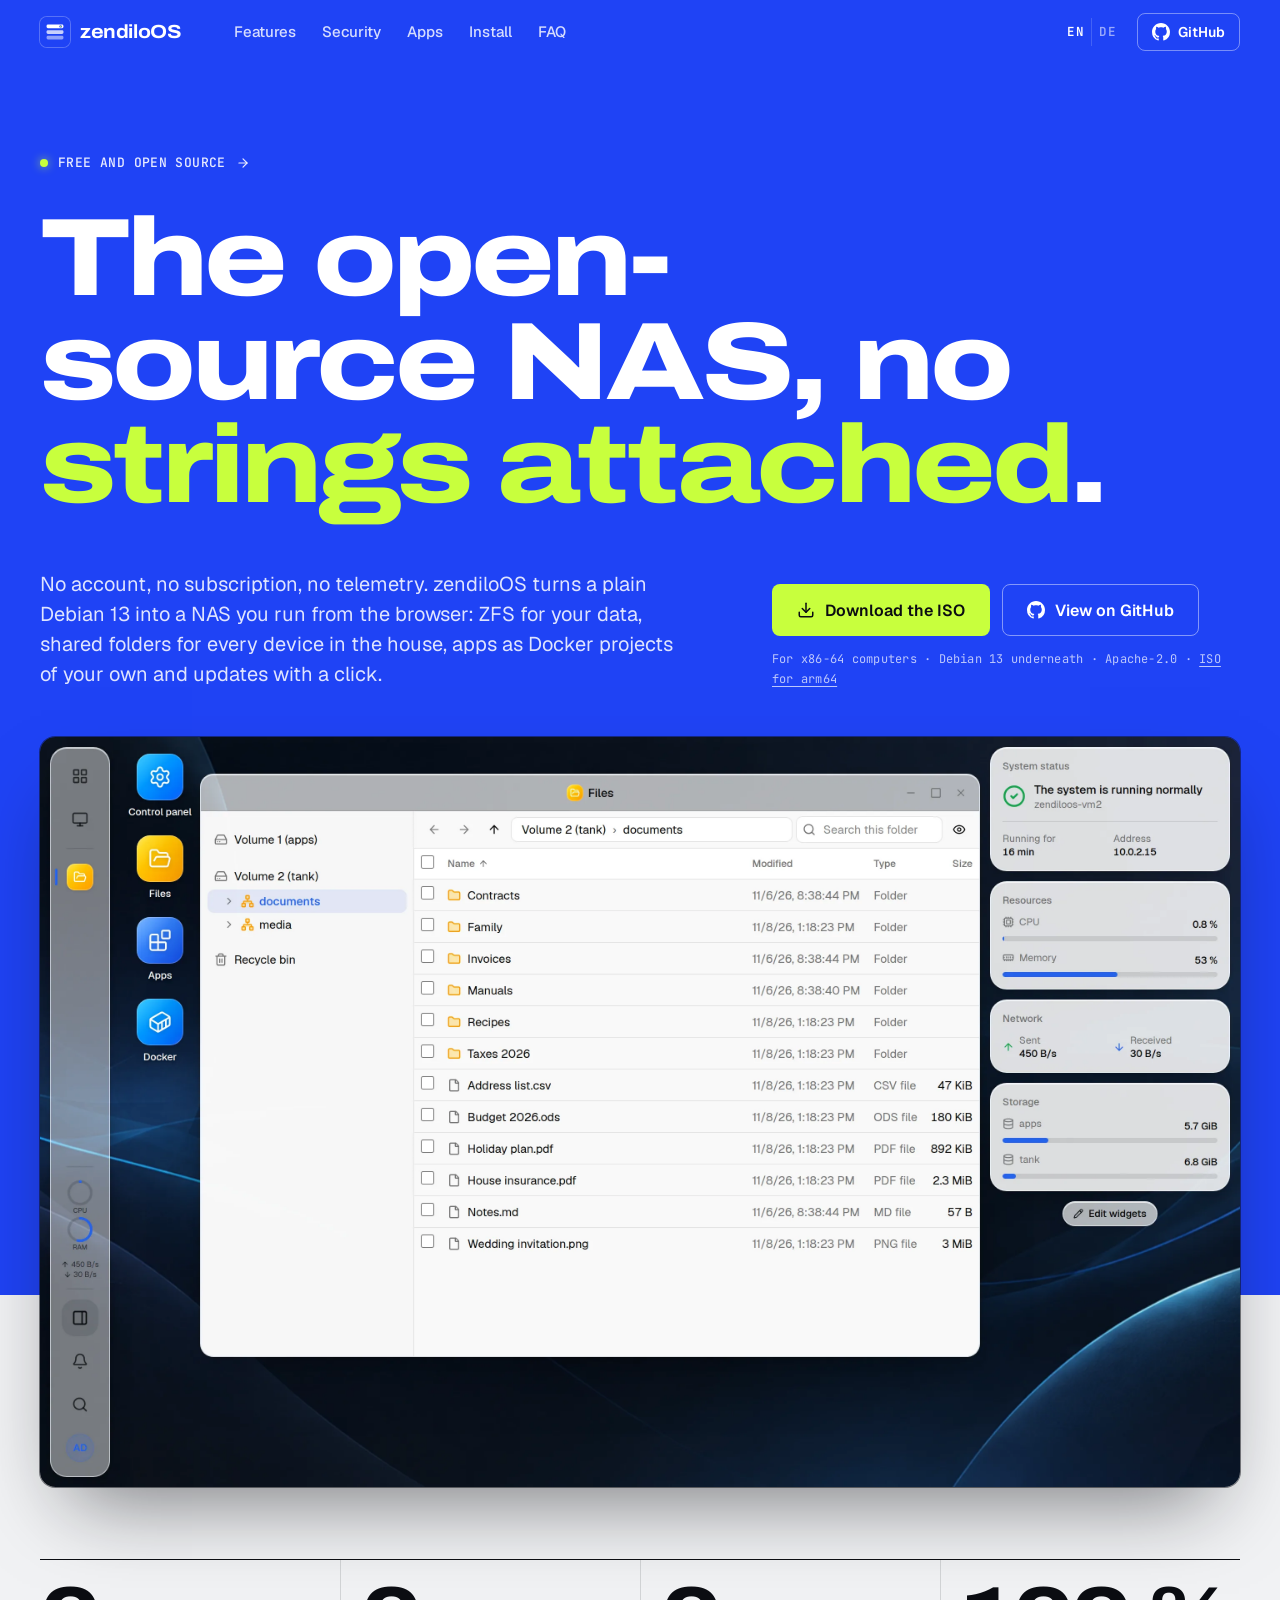
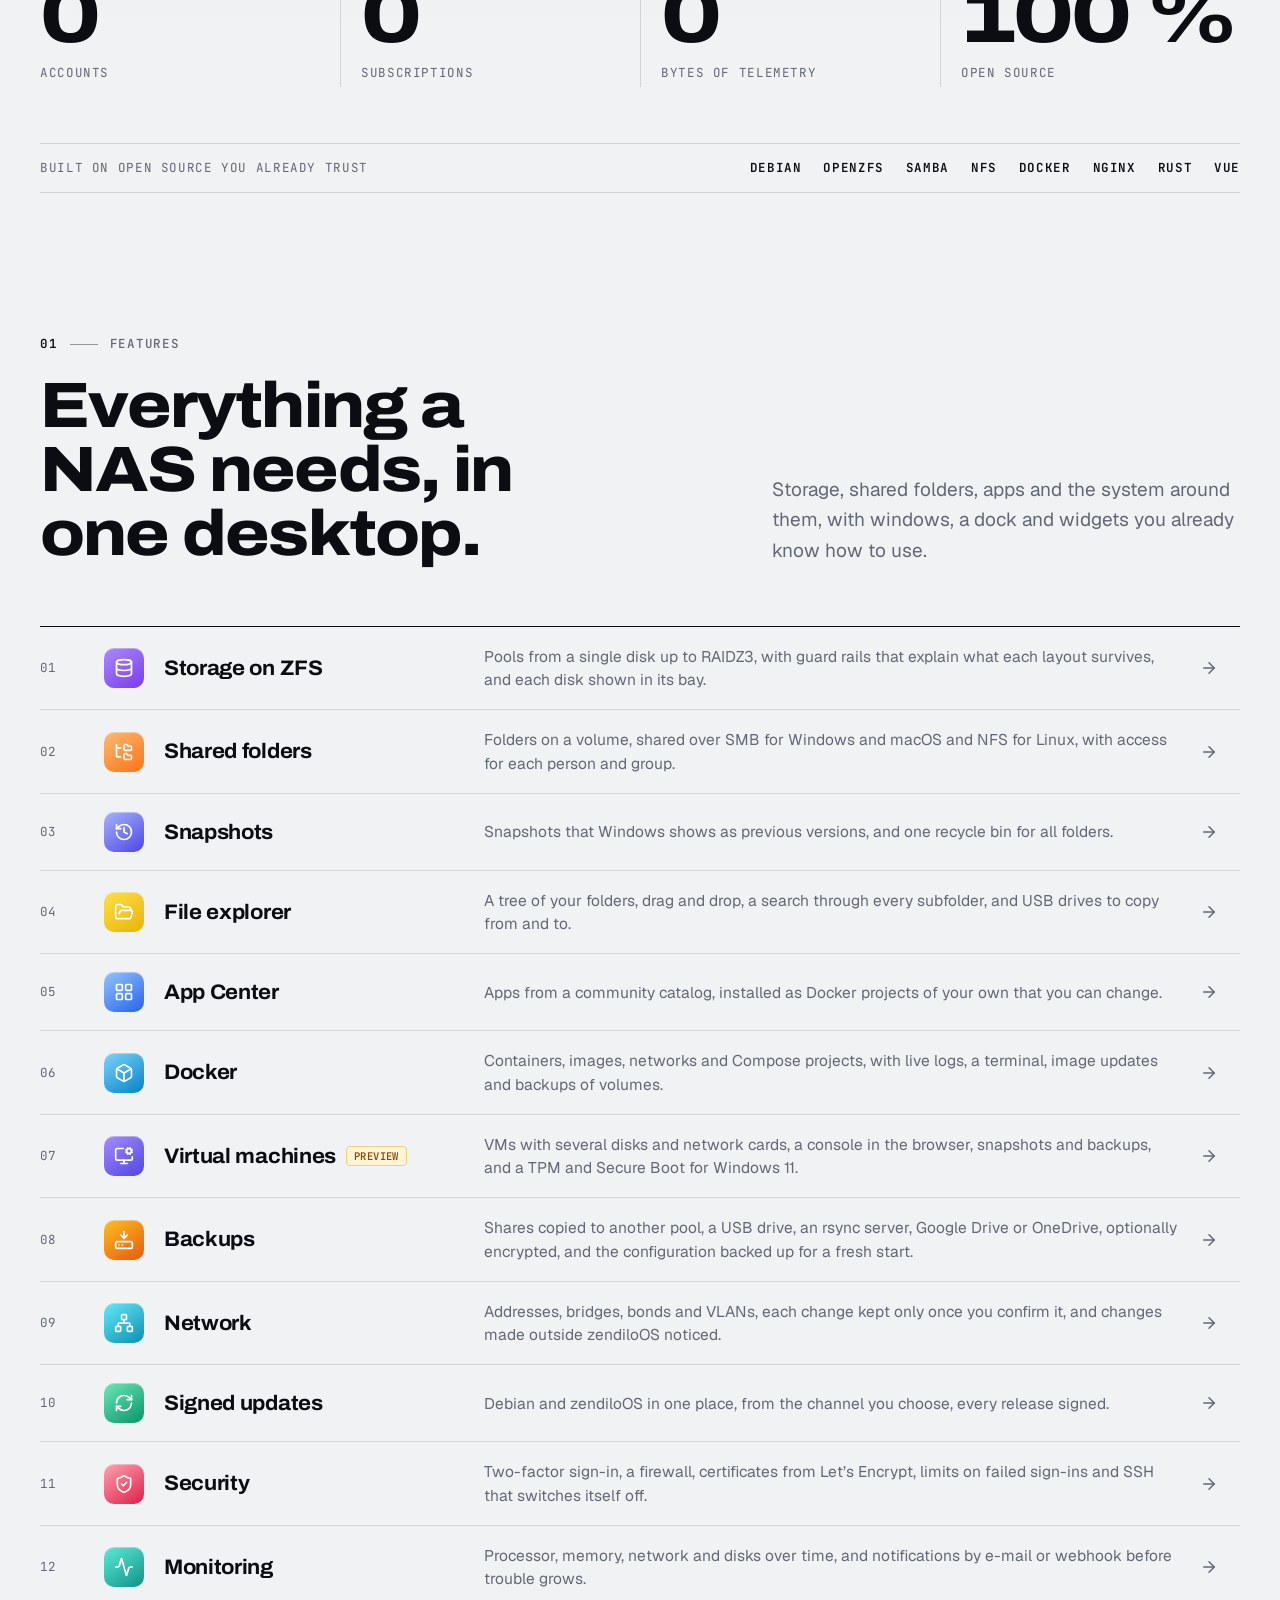
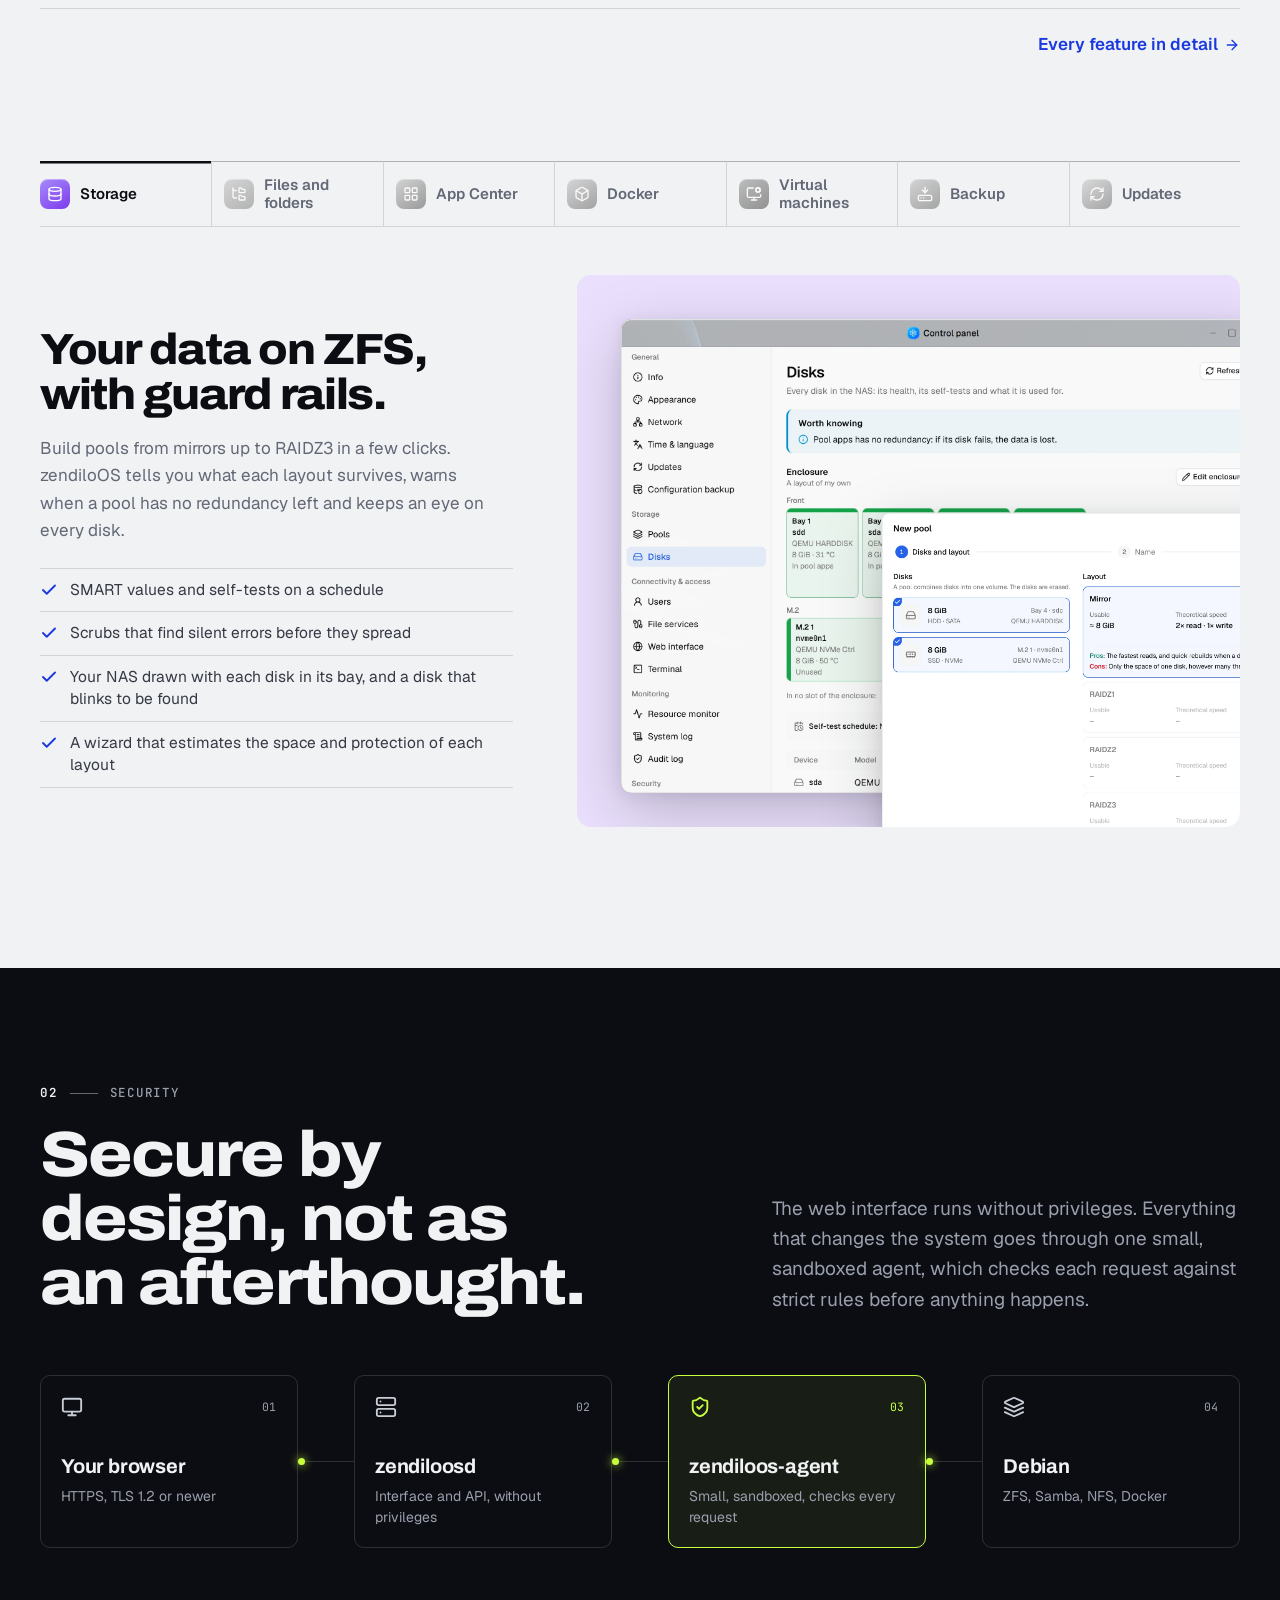
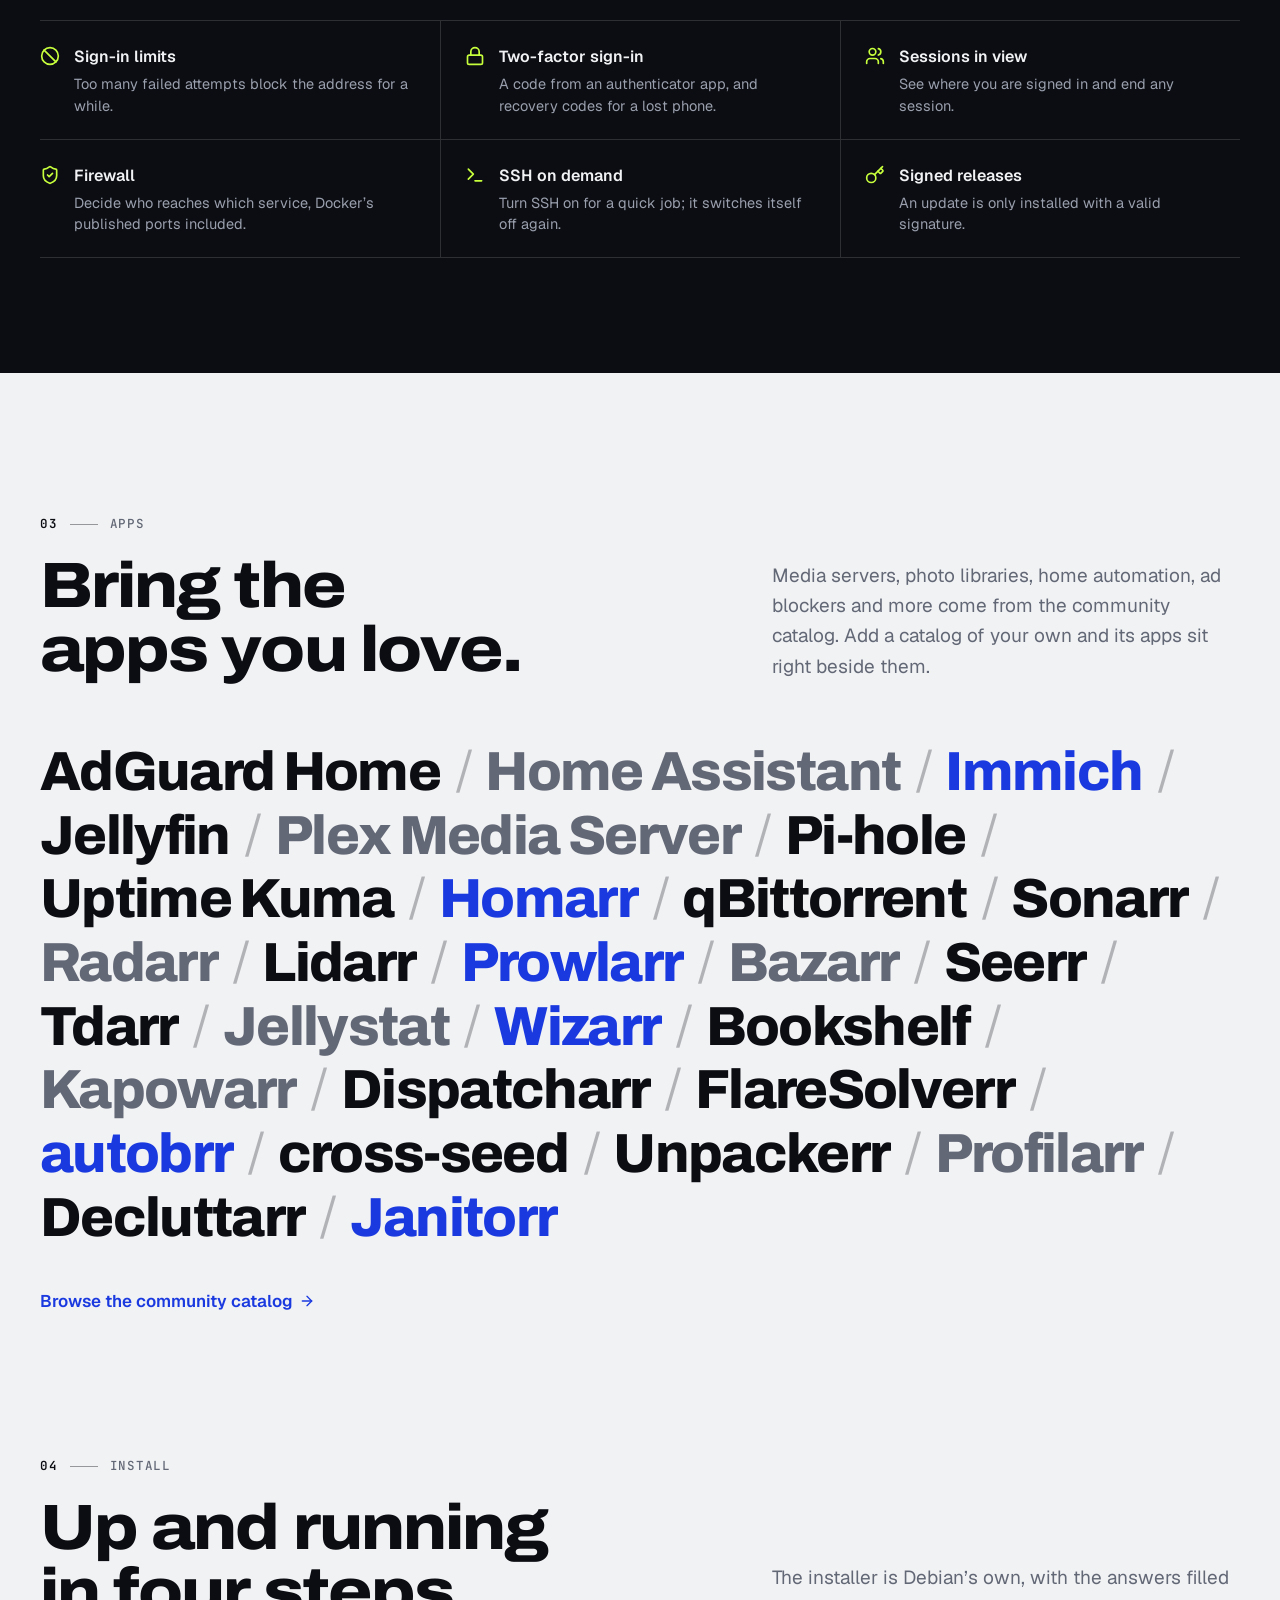
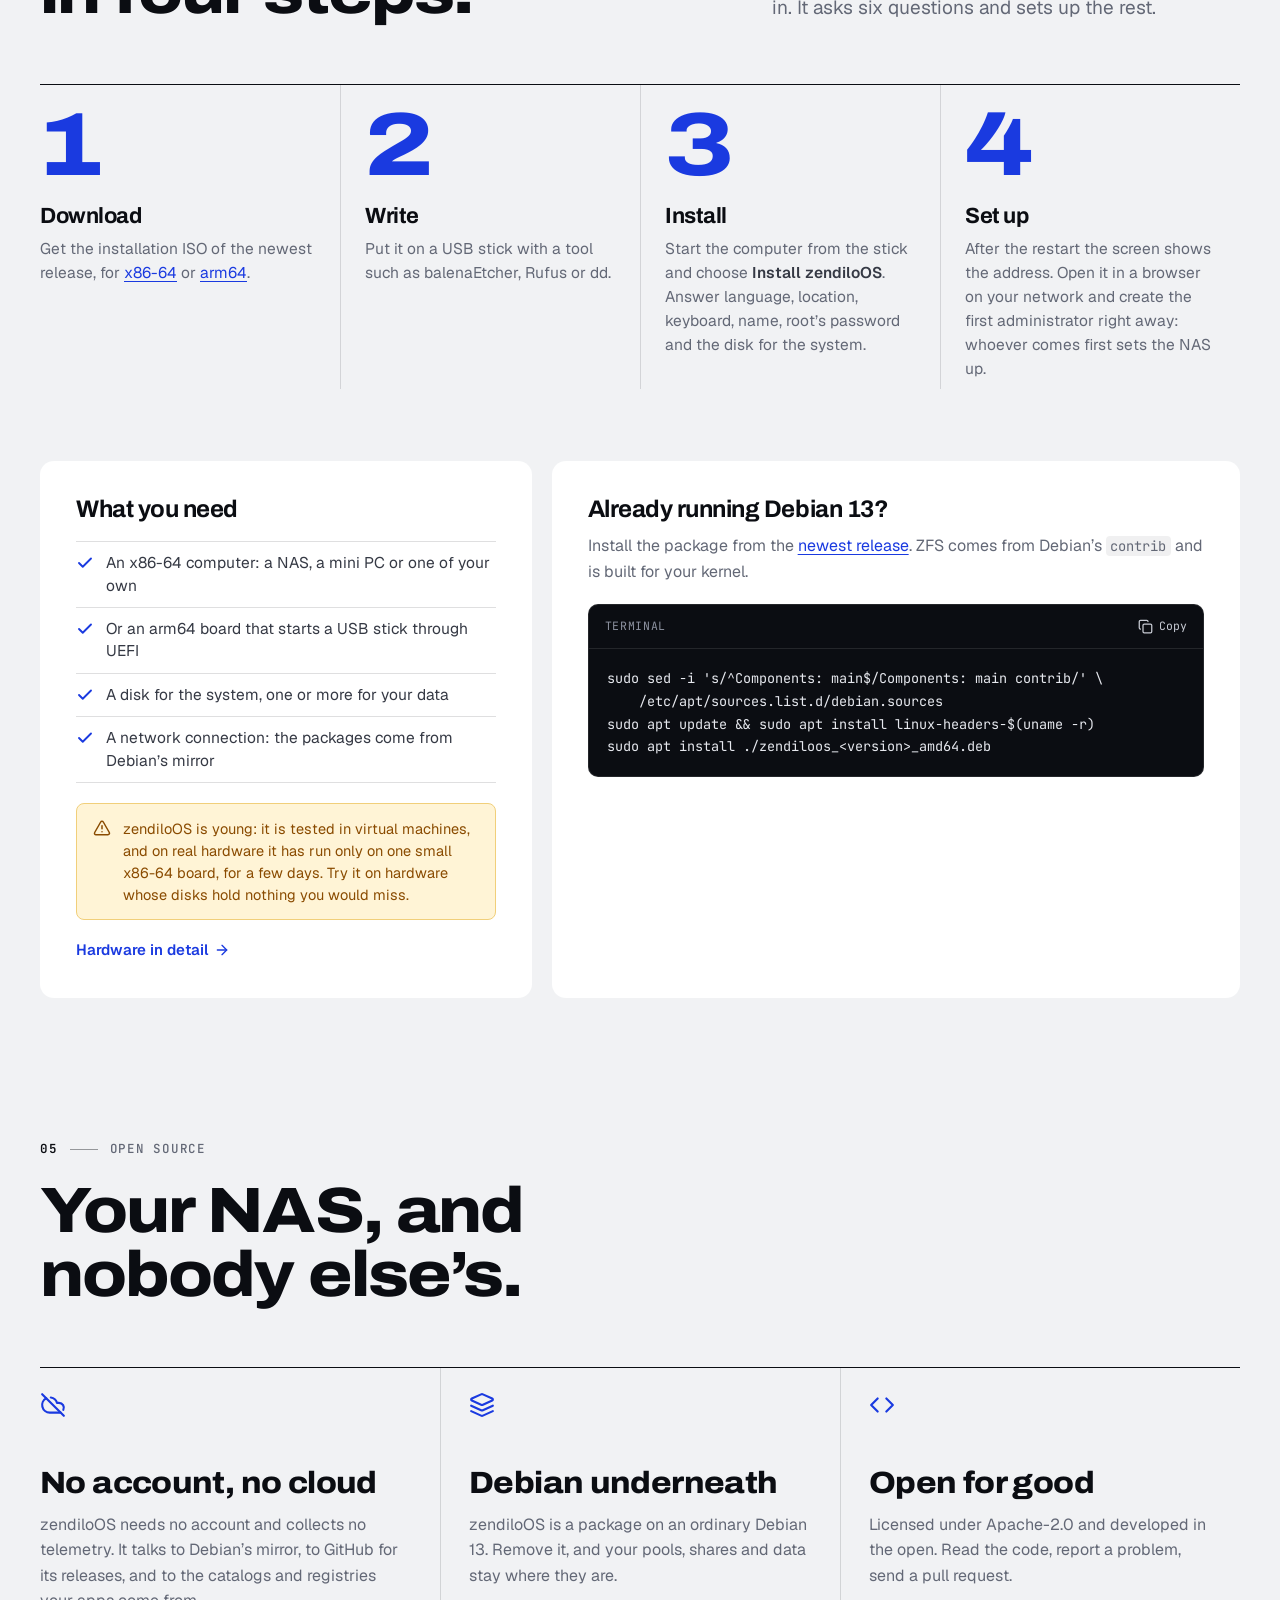
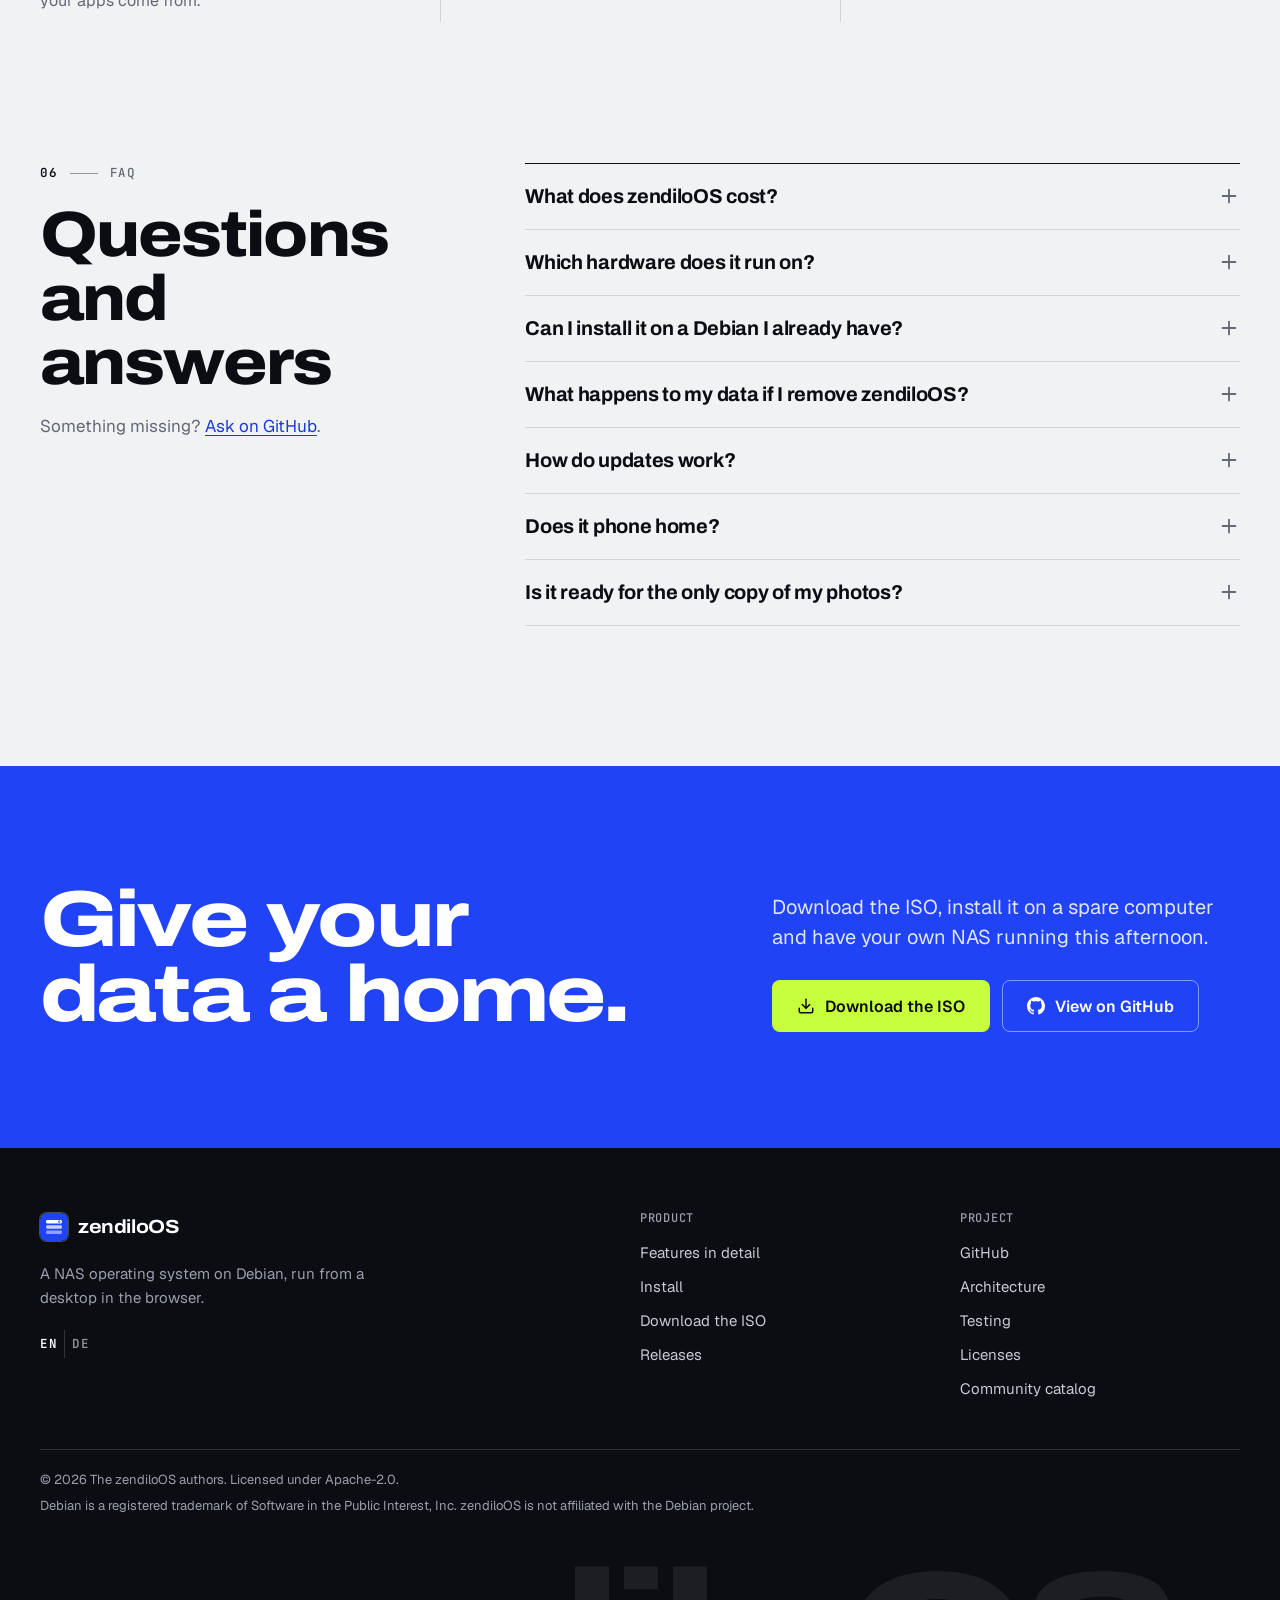
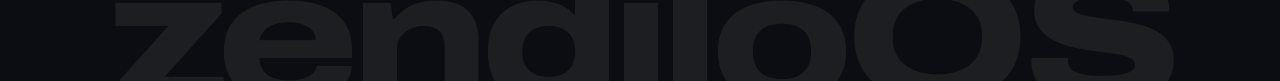
==== commit 261ab606: "Show 0.5.0 as the stable release: no test release beside it, and the ISO for arm64 0.5.0 is out as a" ====
--- a/index.html
+++ b/index.html
@@ -24,7 +24,7 @@
 <meta name="twitter:card" content="summary_large_image">
 <link rel="preload" href="assets/fonts/archivo.woff2" as="font" type="font/woff2" crossorigin>
 <link rel="preload" href="assets/fonts/geist.woff2" as="font" type="font/woff2" crossorigin>
-<link rel="stylesheet" href="assets/css/site.css?v=0ff31d3ed882">
+<link rel="stylesheet" href="assets/css/site.css?v=eae10a520b6c">
 <script>document.documentElement.classList.add('js')
 // German visitors who have not picked a language get the German page.
 try { if (!localStorage.getItem('zendiloos.lang') && /^de\b/i.test(navigator.language || '') && !/bot|crawl|spider/i.test(navigator.userAgent)) location.replace('de/' + location.hash) } catch (e) {}</script>
@@ -62,15 +62,8 @@
             <a class="btn btn-primary" href="https://github.com/mavnezz/zendiloOS/releases/latest/download/zendiloos-amd64-netinst.iso" data-download><svg class="i" width="18" height="18" viewBox="0 0 24 24" fill="none" stroke="currentColor" stroke-width="2" stroke-linecap="round" stroke-linejoin="round" aria-hidden="true"><path d="M12 15V3"/><path d="M21 15v4a2 2 0 0 1-2 2H5a2 2 0 0 1-2-2v-4"/><path d="m7 10 5 5 5-5"/></svg><span>Download the ISO</span></a>
             <a class="btn btn-line" href="https://github.com/mavnezz/zendiloOS"><svg class="i" width="18" height="18" viewBox="0 0 16 16" fill="currentColor" aria-hidden="true"><path d="M8 0c4.42 0 8 3.58 8 8a8.013 8.013 0 0 1-5.45 7.59c-.4.08-.55-.17-.55-.38 0-.27.01-1.13.01-2.2 0-.75-.25-1.23-.54-1.48 1.78-.2 3.65-.88 3.65-3.95 0-.88-.31-1.59-.82-2.15.08-.2.36-1.02-.08-2.12 0 0-.67-.22-2.2.82-.64-.18-1.32-.27-2-.27-.68 0-1.36.09-2 .27-1.53-1.03-2.2-.82-2.2-.82-.44 1.1-.16 1.92-.08 2.12-.51.56-.82 1.28-.82 2.15 0 3.06 1.86 3.75 3.64 3.95-.23.2-.44.55-.51 1.07-.46.21-1.61.55-2.33-.66-.15-.24-.6-.83-1.23-.82-.67.01-.27.38.01.53.34.19.73.9.82 1.13.16.45.68 1.31 2.69.94 0 .67.01 1.3.01 1.49 0 .21-.15.45-.55.38A7.995 7.995 0 0 1 0 8c0-4.42 3.58-8 8-8Z"/></svg><span>View on GitHub</span></a>
           </div>
-          <p class="hero-meta"><span data-download-meta data-template="Version {version} · {size} · x86-64 · Apache-2.0">For x86-64 computers · Debian 13 underneath · Apache-2.0</span></p>
+          <p class="hero-meta"><span data-download-meta data-template="Version {version} · {size} · x86-64 · Apache-2.0">For x86-64 computers · Debian 13 underneath · Apache-2.0</span> · <a href="https://github.com/mavnezz/zendiloOS/releases/latest/download/zendiloos-arm64-netinst.iso">ISO for arm64</a></p>
         </div>
-      </div>
-      <div class="hero-next">
-        <div>
-          <a class="hero-next-link" href="https://github.com/mavnezz/zendiloOS/releases/tag/v0.5.0-rc.1"><span>Try the test release 0.5.0~rc.1</span><svg class="i" width="14" height="14" viewBox="0 0 24 24" fill="none" stroke="currentColor" stroke-width="2" stroke-linecap="round" stroke-linejoin="round" aria-hidden="true"><path d="M5 12h14"/><path d="m12 5 7 7-7 7"/></svg></a>
-          <p>Virtual machines, backups, bridges and bonds, arm64. For trying out, not yet for data you would miss.</p>
-        </div>
-        <p class="hero-next-isos"><a href="https://github.com/mavnezz/zendiloOS/releases/download/v0.5.0-rc.1/zendiloos-amd64-netinst.iso"><svg class="i" width="14" height="14" viewBox="0 0 24 24" fill="none" stroke="currentColor" stroke-width="2" stroke-linecap="round" stroke-linejoin="round" aria-hidden="true"><path d="M12 15V3"/><path d="M21 15v4a2 2 0 0 1-2 2H5a2 2 0 0 1-2-2v-4"/><path d="m7 10 5 5 5-5"/></svg><span>ISO for x86-64</span></a><a href="https://github.com/mavnezz/zendiloOS/releases/download/v0.5.0-rc.1/zendiloos-arm64-netinst.iso"><svg class="i" width="14" height="14" viewBox="0 0 24 24" fill="none" stroke="currentColor" stroke-width="2" stroke-linecap="round" stroke-linejoin="round" aria-hidden="true"><path d="M12 15V3"/><path d="M21 15v4a2 2 0 0 1-2 2H5a2 2 0 0 1-2-2v-4"/><path d="m7 10 5 5 5-5"/></svg><span>ISO for arm64</span></a></p>
       </div>
     </div>
     <div class="container hero-visual">
@@ -141,21 +134,21 @@
         <li class="reveal"><a class="index-row" href="features/#vms">
           <span class="index-num">07</span>
           <span class="tile" style="--c1:#a78bfa;--c2:#4f46e5"><svg class="i" width="20" height="20" viewBox="0 0 24 24" fill="none" stroke="currentColor" stroke-width="2" stroke-linecap="round" stroke-linejoin="round" aria-hidden="true"><path d="M12 17v4"/><path d="m14.305 7.53.923-.382"/><path d="m15.228 4.852-.923-.383"/><path d="m16.852 3.228-.383-.924"/><path d="m16.852 8.772-.383.923"/><path d="m19.148 3.228.383-.924"/><path d="m19.53 9.696-.382-.924"/><path d="m20.772 4.852.924-.383"/><path d="m20.772 7.148.924.383"/><path d="M22 13v2a2 2 0 0 1-2 2H4a2 2 0 0 1-2-2V5a2 2 0 0 1 2-2h7"/><path d="M8 21h8"/><circle cx="18" cy="6" r="3"/></svg></span>
-          <h3><span>Virtual machines</span><span class="badges"><span class="badge badge-preview">Preview</span><span class="badge badge-next">Test release</span></span></h3>
+          <h3><span>Virtual machines</span><span class="badges"><span class="badge badge-preview">Preview</span></span></h3>
           <p>VMs with several disks and network cards, a console in the browser, snapshots and backups, and a TPM and Secure Boot for Windows 11.</p>
           <svg class="i" width="18" height="18" viewBox="0 0 24 24" fill="none" stroke="currentColor" stroke-width="2" stroke-linecap="round" stroke-linejoin="round" aria-hidden="true"><path d="M5 12h14"/><path d="m12 5 7 7-7 7"/></svg>
         </a></li>
         <li class="reveal"><a class="index-row" href="features/#backup">
           <span class="index-num">08</span>
           <span class="tile" style="--c1:#fbbf24;--c2:#ea580c"><svg class="i" width="20" height="20" viewBox="0 0 24 24" fill="none" stroke="currentColor" stroke-width="2" stroke-linecap="round" stroke-linejoin="round" aria-hidden="true"><path d="M12 2v8"/><path d="m16 6-4 4-4-4"/><rect width="20" height="8" x="2" y="14" rx="2"/><path d="M6 18h.01"/><path d="M10 18h.01"/></svg></span>
-          <h3><span>Backups</span><span class="badges"><span class="badge badge-next">Test release</span></span></h3>
+          <h3><span>Backups</span></h3>
           <p>Shares copied to another pool, a USB drive, an rsync server, Google Drive or OneDrive, optionally encrypted, and the configuration backed up for a fresh start.</p>
           <svg class="i" width="18" height="18" viewBox="0 0 24 24" fill="none" stroke="currentColor" stroke-width="2" stroke-linecap="round" stroke-linejoin="round" aria-hidden="true"><path d="M5 12h14"/><path d="m12 5 7 7-7 7"/></svg>
         </a></li>
         <li class="reveal"><a class="index-row" href="features/#network">
           <span class="index-num">09</span>
           <span class="tile" style="--c1:#67e8f9;--c2:#0891b2"><svg class="i" width="20" height="20" viewBox="0 0 24 24" fill="none" stroke="currentColor" stroke-width="2" stroke-linecap="round" stroke-linejoin="round" aria-hidden="true"><rect x="16" y="16" width="6" height="6" rx="1"/><rect x="2" y="16" width="6" height="6" rx="1"/><rect x="9" y="2" width="6" height="6" rx="1"/><path d="M5 16v-3a1 1 0 0 1 1-1h12a1 1 0 0 1 1 1v3"/><path d="M12 12V8"/></svg></span>
-          <h3><span>Network</span><span class="badges"><span class="badge badge-next">Test release</span></span></h3>
+          <h3><span>Network</span></h3>
           <p>Addresses, bridges, bonds and VLANs, each change kept only once you confirm it, and changes made outside zendiloOS noticed.</p>
           <svg class="i" width="18" height="18" viewBox="0 0 24 24" fill="none" stroke="currentColor" stroke-width="2" stroke-linecap="round" stroke-linejoin="round" aria-hidden="true"><path d="M5 12h14"/><path d="m12 5 7 7-7 7"/></svg>
         </a></li>
@@ -182,7 +175,7 @@
         </a></li>
       </ol>
       <div class="features-more reveal">
-        <p class="legend"><span class="badge badge-next">Test release</span> only in 0.5.0~rc.1, not yet in the stable release</p>
+        
         <a class="link" href="features/">Every feature in detail<svg class="i" width="16" height="16" viewBox="0 0 24 24" fill="none" stroke="currentColor" stroke-width="2" stroke-linecap="round" stroke-linejoin="round" aria-hidden="true"><path d="M5 12h14"/><path d="m12 5 7 7-7 7"/></svg></a>
       </div>
     </div>
@@ -197,7 +190,7 @@
             <p class="panel-app"><span>Storage</span></p>
             <h3>Your data on ZFS, with guard rails.</h3>
             <p>Build pools from mirrors up to RAIDZ3 in a few clicks. zendiloOS tells you what each layout survives, warns when a pool has no redundancy left and keeps an eye on every disk.</p>
-            <ul class="checks"><li><svg class="i" width="18" height="18" viewBox="0 0 24 24" fill="none" stroke="currentColor" stroke-width="2" stroke-linecap="round" stroke-linejoin="round" aria-hidden="true"><path d="M20 6 9 17l-5-5"/></svg><span>SMART values and self-tests on a schedule</span></li><li><svg class="i" width="18" height="18" viewBox="0 0 24 24" fill="none" stroke="currentColor" stroke-width="2" stroke-linecap="round" stroke-linejoin="round" aria-hidden="true"><path d="M20 6 9 17l-5-5"/></svg><span>Scrubs that find silent errors before they spread</span></li><li><svg class="i" width="18" height="18" viewBox="0 0 24 24" fill="none" stroke="currentColor" stroke-width="2" stroke-linecap="round" stroke-linejoin="round" aria-hidden="true"><path d="M20 6 9 17l-5-5"/></svg><span>Your NAS drawn with each disk in its bay, and a disk that blinks to be found</span></li><li><svg class="i" width="18" height="18" viewBox="0 0 24 24" fill="none" stroke="currentColor" stroke-width="2" stroke-linecap="round" stroke-linejoin="round" aria-hidden="true"><path d="M20 6 9 17l-5-5"/></svg><span>A wizard that estimates the space and protection of each layout <span class="badge badge-next">Test release</span></span></li></ul>
+            <ul class="checks"><li><svg class="i" width="18" height="18" viewBox="0 0 24 24" fill="none" stroke="currentColor" stroke-width="2" stroke-linecap="round" stroke-linejoin="round" aria-hidden="true"><path d="M20 6 9 17l-5-5"/></svg><span>SMART values and self-tests on a schedule</span></li><li><svg class="i" width="18" height="18" viewBox="0 0 24 24" fill="none" stroke="currentColor" stroke-width="2" stroke-linecap="round" stroke-linejoin="round" aria-hidden="true"><path d="M20 6 9 17l-5-5"/></svg><span>Scrubs that find silent errors before they spread</span></li><li><svg class="i" width="18" height="18" viewBox="0 0 24 24" fill="none" stroke="currentColor" stroke-width="2" stroke-linecap="round" stroke-linejoin="round" aria-hidden="true"><path d="M20 6 9 17l-5-5"/></svg><span>Your NAS drawn with each disk in its bay, and a disk that blinks to be found</span></li><li><svg class="i" width="18" height="18" viewBox="0 0 24 24" fill="none" stroke="currentColor" stroke-width="2" stroke-linecap="round" stroke-linejoin="round" aria-hidden="true"><path d="M20 6 9 17l-5-5"/></svg><span>A wizard that estimates the space and protection of each layout </span></li></ul>
           </div>
           <div class="stage stack" style="--c1:#a78bfa;--c2:#7c3aed"><picture class=""><source srcset="assets/img/disks-dark.webp" media="(prefers-color-scheme: dark)"><img src="assets/img/disks-light.webp" width="2064" height="1520" alt="The disks page of the control panel: a note that the pool apps has no redundancy, and the NAS drawn with each disk in its bay, with its model, size, temperature and pool." loading="lazy" decoding="async"></picture><picture class="back"><source srcset="assets/img/pool-wizard-dark.webp" media="(prefers-color-scheme: dark)"><img src="assets/img/pool-wizard-light.webp" width="1792" height="1472" alt="The new pool wizard: two disks chosen, and a mirror of them with about 8 GiB usable, twice the read speed and one disk that may fail." loading="lazy" decoding="async"></picture></div>
         </article>
@@ -206,7 +199,7 @@
             <p class="panel-app"><span>Files and folders</span></p>
             <h3>A shared folder for every device in the house.</h3>
             <p>Every folder on a volume can be shared, and you decide who may read or write. Windows and macOS find it over SMB, Linux mounts it over NFS, and everyone gets to their files in the browser too, in one explorer.</p>
-            <ul class="checks"><li><svg class="i" width="18" height="18" viewBox="0 0 24 24" fill="none" stroke="currentColor" stroke-width="2" stroke-linecap="round" stroke-linejoin="round" aria-hidden="true"><path d="M20 6 9 17l-5-5"/></svg><span>Access for each person and group, held alike by SMB, NFS and the explorer</span></li><li><svg class="i" width="18" height="18" viewBox="0 0 24 24" fill="none" stroke="currentColor" stroke-width="2" stroke-linecap="round" stroke-linejoin="round" aria-hidden="true"><path d="M20 6 9 17l-5-5"/></svg><span>Previous versions from snapshots, one recycle bin for all folders</span></li><li><svg class="i" width="18" height="18" viewBox="0 0 24 24" fill="none" stroke="currentColor" stroke-width="2" stroke-linecap="round" stroke-linejoin="round" aria-hidden="true"><path d="M20 6 9 17l-5-5"/></svg><span>USB drives in the explorer, to copy from and eject</span></li><li><svg class="i" width="18" height="18" viewBox="0 0 24 24" fill="none" stroke="currentColor" stroke-width="2" stroke-linecap="round" stroke-linejoin="round" aria-hidden="true"><path d="M20 6 9 17l-5-5"/></svg><span>Files as a list or a grid, with a toolbar of what you can do <span class="badge badge-next">Test release</span></span></li></ul>
+            <ul class="checks"><li><svg class="i" width="18" height="18" viewBox="0 0 24 24" fill="none" stroke="currentColor" stroke-width="2" stroke-linecap="round" stroke-linejoin="round" aria-hidden="true"><path d="M20 6 9 17l-5-5"/></svg><span>Access for each person and group, held alike by SMB, NFS and the explorer</span></li><li><svg class="i" width="18" height="18" viewBox="0 0 24 24" fill="none" stroke="currentColor" stroke-width="2" stroke-linecap="round" stroke-linejoin="round" aria-hidden="true"><path d="M20 6 9 17l-5-5"/></svg><span>Previous versions from snapshots, one recycle bin for all folders</span></li><li><svg class="i" width="18" height="18" viewBox="0 0 24 24" fill="none" stroke="currentColor" stroke-width="2" stroke-linecap="round" stroke-linejoin="round" aria-hidden="true"><path d="M20 6 9 17l-5-5"/></svg><span>USB drives in the explorer, to copy from and eject</span></li><li><svg class="i" width="18" height="18" viewBox="0 0 24 24" fill="none" stroke="currentColor" stroke-width="2" stroke-linecap="round" stroke-linejoin="round" aria-hidden="true"><path d="M20 6 9 17l-5-5"/></svg><span>Files as a list or a grid, with a toolbar of what you can do </span></li></ul>
           </div>
           <div class="stage stack" style="--c1:#fdba74;--c2:#f97316"><picture class=""><source srcset="assets/img/shares-dark.webp" media="(prefers-color-scheme: dark)"><img src="assets/img/shares-light.webp" width="1792" height="924" alt="The properties of the documents folder: the family group may read and write, guests may read." loading="lazy" decoding="async"></picture><picture class="back"><source srcset="assets/img/files-dark.webp" media="(prefers-color-scheme: dark)"><img src="assets/img/files-light.webp" width="2064" height="1400" alt="The file explorer in the browser, showing the documents folder as a grid of folders and files." loading="lazy" decoding="async"></picture></div>
         </article>
@@ -230,7 +223,7 @@
         </article>
         <article class="panel" id="tour-vms" role="tabpanel" aria-labelledby="tab-vms">
           <div class="panel-text">
-            <p class="panel-app"><span>Virtual machines</span><span class="badges"><span class="badge badge-preview">Preview</span><span class="badge badge-next">Test release</span></span></p>
+            <p class="panel-app"><span>Virtual machines</span><span class="badges"><span class="badge badge-preview">Preview</span></span></p>
             <h3>Virtual machines beside your data.</h3>
             <p>Install the Virtual machines plugin from the App Center and run Linux or Windows next to your shares, their disks on your pools. Each VM opens its console in the browser, takes snapshots of all its disks at once and is backed up into a share or onto a USB drive. A preview, on x86-64.</p>
             <ul class="checks"><li><svg class="i" width="18" height="18" viewBox="0 0 24 24" fill="none" stroke="currentColor" stroke-width="2" stroke-linecap="round" stroke-linejoin="round" aria-hidden="true"><path d="M20 6 9 17l-5-5"/></svg><span>Several disks and network cards, ISOs from an image library</span></li><li><svg class="i" width="18" height="18" viewBox="0 0 24 24" fill="none" stroke="currentColor" stroke-width="2" stroke-linecap="round" stroke-linejoin="round" aria-hidden="true"><path d="M20 6 9 17l-5-5"/></svg><span>A TPM and Secure Boot for Windows 11</span></li><li><svg class="i" width="18" height="18" viewBox="0 0 24 24" fill="none" stroke="currentColor" stroke-width="2" stroke-linecap="round" stroke-linejoin="round" aria-hidden="true"><path d="M20 6 9 17l-5-5"/></svg><span>USB and PCI devices of the host handed to a VM</span></li></ul>
@@ -239,7 +232,7 @@
         </article>
         <article class="panel" id="tour-backup" role="tabpanel" aria-labelledby="tab-backup">
           <div class="panel-text">
-            <p class="panel-app"><span>Backup</span><span class="badges"><span class="badge badge-next">Test release</span></span></p>
+            <p class="panel-app"><span>Backup</span></p>
             <h3>A second copy, somewhere else.</h3>
             <p>The Backup app copies your shares to another pool, a USB drive, an rsync server or a cloud, on a schedule or as soon as the drive is plugged in. Restore a whole version or only the folders you pick, back where they came from or somewhere else.</p>
             <ul class="checks"><li><svg class="i" width="18" height="18" viewBox="0 0 24 24" fill="none" stroke="currentColor" stroke-width="2" stroke-linecap="round" stroke-linejoin="round" aria-hidden="true"><path d="M20 6 9 17l-5-5"/></svg><span>Mirrors, or dated versions kept by number and age</span></li><li><svg class="i" width="18" height="18" viewBox="0 0 24 24" fill="none" stroke="currentColor" stroke-width="2" stroke-linecap="round" stroke-linejoin="round" aria-hidden="true"><path d="M20 6 9 17l-5-5"/></svg><span>Names and contents encrypted if you like</span></li><li><svg class="i" width="18" height="18" viewBox="0 0 24 24" fill="none" stroke="currentColor" stroke-width="2" stroke-linecap="round" stroke-linejoin="round" aria-hidden="true"><path d="M20 6 9 17l-5-5"/></svg><span>Every run logged, a failed one notified</span></li></ul>
@@ -251,7 +244,7 @@
             <p class="panel-app"><span>Updates</span></p>
             <h3>Updates without surprises.</h3>
             <p>Once a day zendiloOS looks for updates: Debian’s packages and new releases of zendiloOS itself. You decide when to install them, and the NAS only restarts when you say so.</p>
-            <ul class="checks"><li><svg class="i" width="18" height="18" viewBox="0 0 24 24" fill="none" stroke="currentColor" stroke-width="2" stroke-linecap="round" stroke-linejoin="round" aria-hidden="true"><path d="M20 6 9 17l-5-5"/></svg><span>Stable, test or development: the channel is yours to choose</span></li><li><svg class="i" width="18" height="18" viewBox="0 0 24 24" fill="none" stroke="currentColor" stroke-width="2" stroke-linecap="round" stroke-linejoin="round" aria-hidden="true"><path d="M20 6 9 17l-5-5"/></svg><span>Every release signed and verified before it is installed</span></li><li><svg class="i" width="18" height="18" viewBox="0 0 24 24" fill="none" stroke="currentColor" stroke-width="2" stroke-linecap="round" stroke-linejoin="round" aria-hidden="true"><path d="M20 6 9 17l-5-5"/></svg><span>ZFS checked against a new kernel before you restart</span></li><li><svg class="i" width="18" height="18" viewBox="0 0 24 24" fill="none" stroke="currentColor" stroke-width="2" stroke-linecap="round" stroke-linejoin="round" aria-hidden="true"><path d="M20 6 9 17l-5-5"/></svg><span>A kernel without its ZFS module never started: GRUB keeps one that has it <span class="badge badge-next">Test release</span></span></li></ul>
+            <ul class="checks"><li><svg class="i" width="18" height="18" viewBox="0 0 24 24" fill="none" stroke="currentColor" stroke-width="2" stroke-linecap="round" stroke-linejoin="round" aria-hidden="true"><path d="M20 6 9 17l-5-5"/></svg><span>Stable, test or development: the channel is yours to choose</span></li><li><svg class="i" width="18" height="18" viewBox="0 0 24 24" fill="none" stroke="currentColor" stroke-width="2" stroke-linecap="round" stroke-linejoin="round" aria-hidden="true"><path d="M20 6 9 17l-5-5"/></svg><span>Every release signed and verified before it is installed</span></li><li><svg class="i" width="18" height="18" viewBox="0 0 24 24" fill="none" stroke="currentColor" stroke-width="2" stroke-linecap="round" stroke-linejoin="round" aria-hidden="true"><path d="M20 6 9 17l-5-5"/></svg><span>ZFS checked against a new kernel before you restart</span></li><li><svg class="i" width="18" height="18" viewBox="0 0 24 24" fill="none" stroke="currentColor" stroke-width="2" stroke-linecap="round" stroke-linejoin="round" aria-hidden="true"><path d="M20 6 9 17l-5-5"/></svg><span>A kernel without its ZFS module never started: GRUB keeps one that has it </span></li></ul>
           </div>
           <div class="stage" style="--c1:#6ee7b7;--c2:#059669"><picture class=""><source srcset="assets/img/updates-dark.webp" media="(prefers-color-scheme: dark)"><img src="assets/img/updates-light.webp" width="2064" height="1520" alt="Updates in the control panel: zendiloOS 0.5.0~rc.1 installed; the newest kernel has no ZFS module yet, so the NAS keeps starting the one before." loading="lazy" decoding="async"></picture></div>
         </article>
@@ -340,7 +333,7 @@
           <li class="step reveal">
             <span class="step-num">1</span>
             <h3>Download</h3>
-            <p>Get the installation ISO of the newest stable release, or for arm64 that of the <a href="https://github.com/mavnezz/zendiloOS/releases/tag/v0.5.0-rc.1">test release</a>.</p>
+            <p>Get the installation ISO of the newest release, for <a href="https://github.com/mavnezz/zendiloOS/releases/latest/download/zendiloos-amd64-netinst.iso">x86-64</a> or <a href="https://github.com/mavnezz/zendiloOS/releases/latest/download/zendiloos-arm64-netinst.iso">arm64</a>.</p>
           </li>
           <li class="step reveal">
             <span class="step-num">2</span>
@@ -361,8 +354,8 @@
       <div class="install-more">
         <div class="need reveal">
           <h3>What you need</h3>
-          <ul class="checks"><li><svg class="i" width="18" height="18" viewBox="0 0 24 24" fill="none" stroke="currentColor" stroke-width="2" stroke-linecap="round" stroke-linejoin="round" aria-hidden="true"><path d="M20 6 9 17l-5-5"/></svg><span>An x86-64 computer: a NAS, a mini PC or one of your own</span></li><li><svg class="i" width="18" height="18" viewBox="0 0 24 24" fill="none" stroke="currentColor" stroke-width="2" stroke-linecap="round" stroke-linejoin="round" aria-hidden="true"><path d="M20 6 9 17l-5-5"/></svg><span>Or an arm64 board that starts a USB stick through UEFI, installed from the test release’s ISO <span class="badge badge-next">Test release</span></span></li><li><svg class="i" width="18" height="18" viewBox="0 0 24 24" fill="none" stroke="currentColor" stroke-width="2" stroke-linecap="round" stroke-linejoin="round" aria-hidden="true"><path d="M20 6 9 17l-5-5"/></svg><span>A disk for the system, one or more for your data</span></li><li><svg class="i" width="18" height="18" viewBox="0 0 24 24" fill="none" stroke="currentColor" stroke-width="2" stroke-linecap="round" stroke-linejoin="round" aria-hidden="true"><path d="M20 6 9 17l-5-5"/></svg><span>A network connection: the packages come from Debian’s mirror</span></li></ul>
-          <p class="note"><svg class="i" width="18" height="18" viewBox="0 0 24 24" fill="none" stroke="currentColor" stroke-width="2" stroke-linecap="round" stroke-linejoin="round" aria-hidden="true"><path d="m21.73 18-8-14a2 2 0 0 0-3.48 0l-8 14A2 2 0 0 0 4 21h16a2 2 0 0 0 1.73-3"/><path d="M12 9v4"/><path d="M12 17h.01"/></svg><span>zendiloOS is young: it is tested in virtual machines, and trial runs on real NAS hardware are still to come. Try it on hardware whose disks hold nothing you would miss.</span></p>
+          <ul class="checks"><li><svg class="i" width="18" height="18" viewBox="0 0 24 24" fill="none" stroke="currentColor" stroke-width="2" stroke-linecap="round" stroke-linejoin="round" aria-hidden="true"><path d="M20 6 9 17l-5-5"/></svg><span>An x86-64 computer: a NAS, a mini PC or one of your own</span></li><li><svg class="i" width="18" height="18" viewBox="0 0 24 24" fill="none" stroke="currentColor" stroke-width="2" stroke-linecap="round" stroke-linejoin="round" aria-hidden="true"><path d="M20 6 9 17l-5-5"/></svg><span>Or an arm64 board that starts a USB stick through UEFI </span></li><li><svg class="i" width="18" height="18" viewBox="0 0 24 24" fill="none" stroke="currentColor" stroke-width="2" stroke-linecap="round" stroke-linejoin="round" aria-hidden="true"><path d="M20 6 9 17l-5-5"/></svg><span>A disk for the system, one or more for your data</span></li><li><svg class="i" width="18" height="18" viewBox="0 0 24 24" fill="none" stroke="currentColor" stroke-width="2" stroke-linecap="round" stroke-linejoin="round" aria-hidden="true"><path d="M20 6 9 17l-5-5"/></svg><span>A network connection: the packages come from Debian’s mirror</span></li></ul>
+          <p class="note"><svg class="i" width="18" height="18" viewBox="0 0 24 24" fill="none" stroke="currentColor" stroke-width="2" stroke-linecap="round" stroke-linejoin="round" aria-hidden="true"><path d="m21.73 18-8-14a2 2 0 0 0-3.48 0l-8 14A2 2 0 0 0 4 21h16a2 2 0 0 0 1.73-3"/><path d="M12 9v4"/><path d="M12 17h.01"/></svg><span>zendiloOS is young: it is tested in virtual machines, and on real hardware it has run only on one small x86-64 board, for a few days. Try it on hardware whose disks hold nothing you would miss.</span></p>
           <p class="need-more"><a class="link" href="features/#hardware">Hardware in detail<svg class="i" width="16" height="16" viewBox="0 0 24 24" fill="none" stroke="currentColor" stroke-width="2" stroke-linecap="round" stroke-linejoin="round" aria-hidden="true"><path d="M5 12h14"/><path d="m12 5 7 7-7 7"/></svg></a></p>
         </div>
         <div class="debian reveal">
@@ -420,11 +413,7 @@
           </details>
           <details>
             <summary><span>Which hardware does it run on?</span><svg class="i" width="22" height="22" viewBox="0 0 24 24" fill="none" stroke="currentColor" stroke-width="2" stroke-linecap="round" stroke-linejoin="round" aria-hidden="true"><path d="M5 12h14"/><path d="M12 5v14"/></svg></summary>
-            <div class="answer"><p>Any x86-64 computer with a disk for the system, one or more disks for data and a network connection. Also arm64 boards that start a USB stick through UEFI and run Debian’s own kernel, installed from the test release’s ISO <span class="badge badge-next">Test release</span>; no real arm64 board has run it yet. <a href="features/#hardware">Hardware in detail</a>.</p></div>
-          </details>
-          <details>
-            <summary><span>What is the test release?</span><svg class="i" width="22" height="22" viewBox="0 0 24 24" fill="none" stroke="currentColor" stroke-width="2" stroke-linecap="round" stroke-linejoin="round" aria-hidden="true"><path d="M5 12h14"/><path d="M12 5v14"/></svg></summary>
-            <div class="answer"><p>Before a stable release, zendiloOS publishes release candidates. 0.5.0~rc.1 brings virtual machines as a preview, the Backup app, bridges, bonds and VLANs, a configuration backup that a fresh installation restores, and arm64. It is for trying out: install it fresh from its ISO, for <a href="https://github.com/mavnezz/zendiloOS/releases/download/v0.5.0-rc.1/zendiloos-amd64-netinst.iso">x86-64</a> or <a href="https://github.com/mavnezz/zendiloOS/releases/download/v0.5.0-rc.1/zendiloos-arm64-netinst.iso">arm64</a>, or put its package on Debian 13 or on an existing installation: <code>sudo apt install ./zendiloos_0.5.0.rc.1_amd64.deb</code>, on arm64 <code>./zendiloos_0.5.0.rc.1_arm64.deb</code>. Both are on <a href="https://github.com/mavnezz/zendiloOS/releases/tag/v0.5.0-rc.1">the release’s page</a>.</p></div>
+            <div class="answer"><p>Any x86-64 computer with a disk for the system, one or more disks for data and a network connection. Also arm64 boards that start a USB stick through UEFI and run Debian’s own kernel ; no real arm64 board has run it yet. <a href="features/#hardware">Hardware in detail</a>.</p></div>
           </details>
           <details>
             <summary><span>Can I install it on a Debian I already have?</span><svg class="i" width="22" height="22" viewBox="0 0 24 24" fill="none" stroke="currentColor" stroke-width="2" stroke-linecap="round" stroke-linejoin="round" aria-hidden="true"><path d="M5 12h14"/><path d="M12 5v14"/></svg></summary>
--- a/assets/css/site.css
+++ b/assets/css/site.css
@@ -552,6 +552,14 @@
   letter-spacing: 0.02em;
   color: rgba(255, 255, 255, 0.7);
 }
+.hero-meta a {
+  color: inherit;
+  text-decoration: underline;
+  text-underline-offset: 3px;
+}
+.hero-meta a:hover {
+  color: #fff;
+}
 @media (max-width: 860px) {
   .hero-grid {
     grid-template-columns: minmax(0, 1fr);
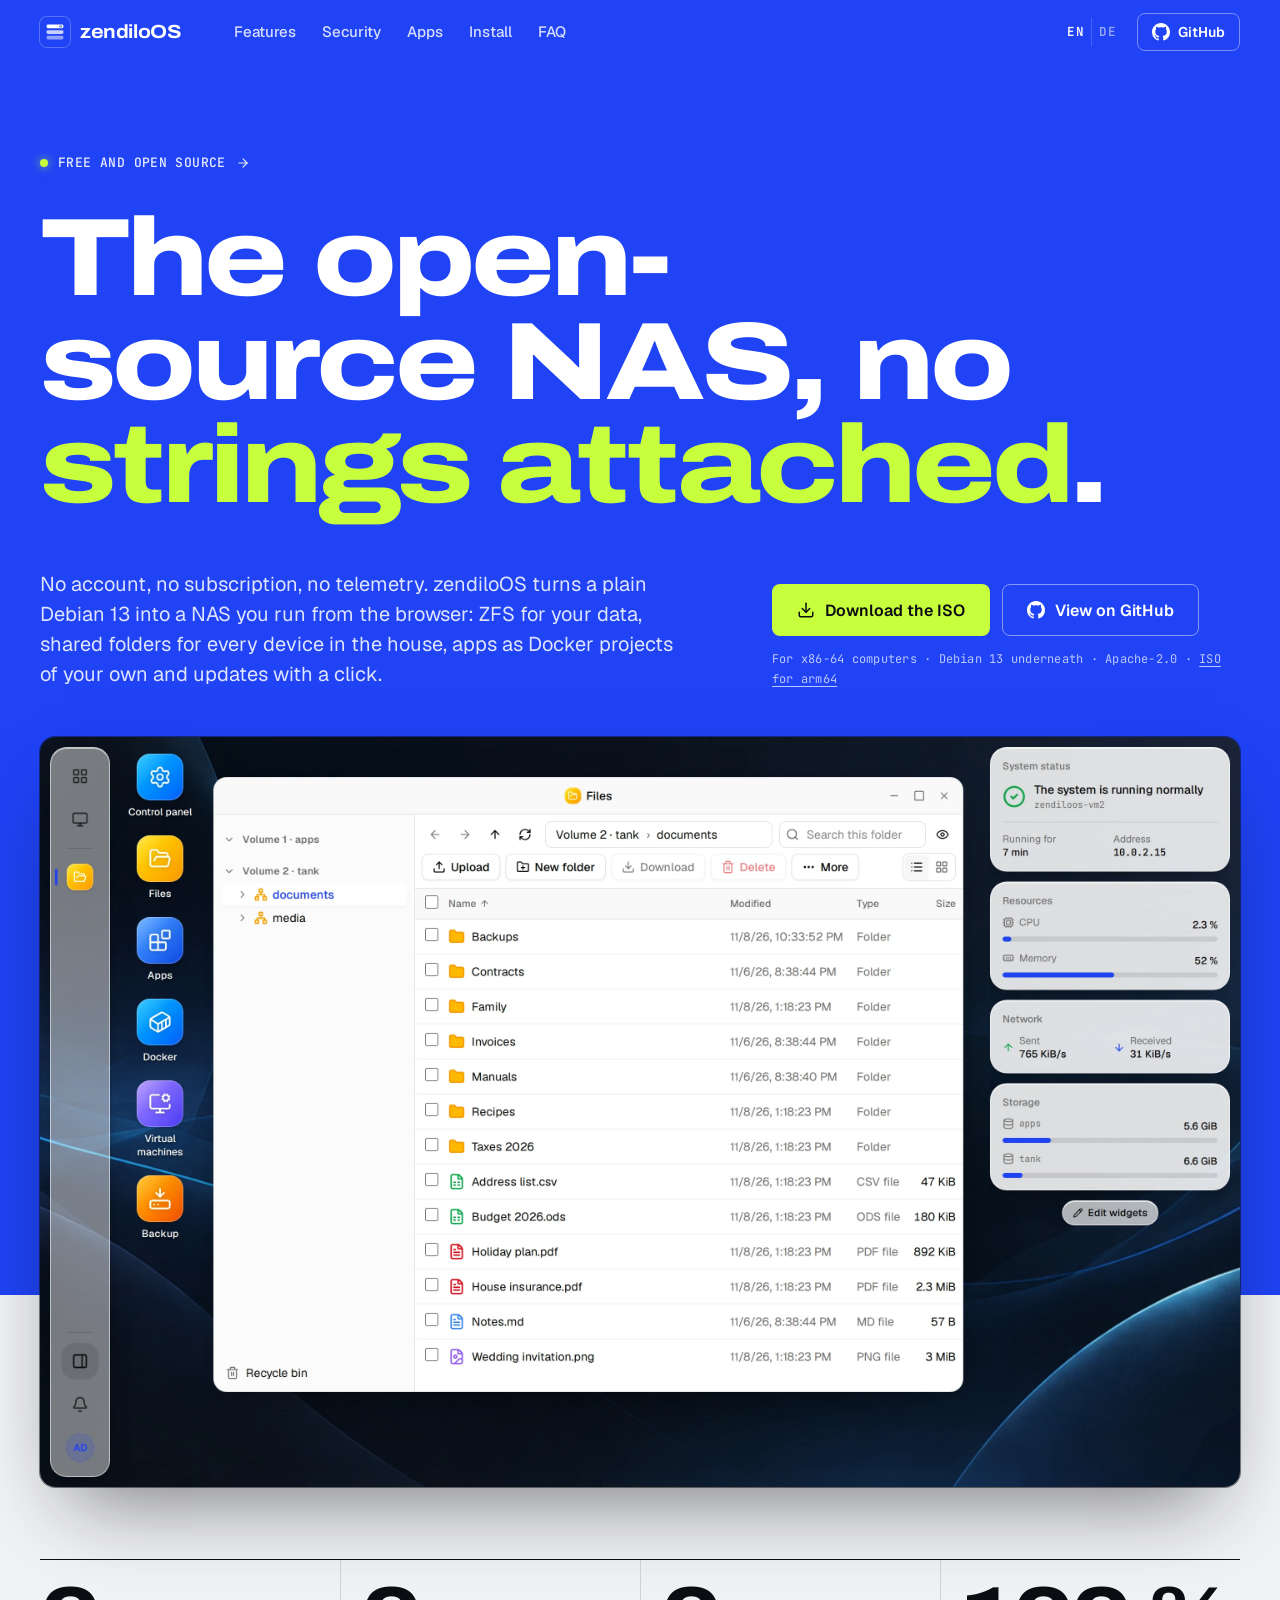
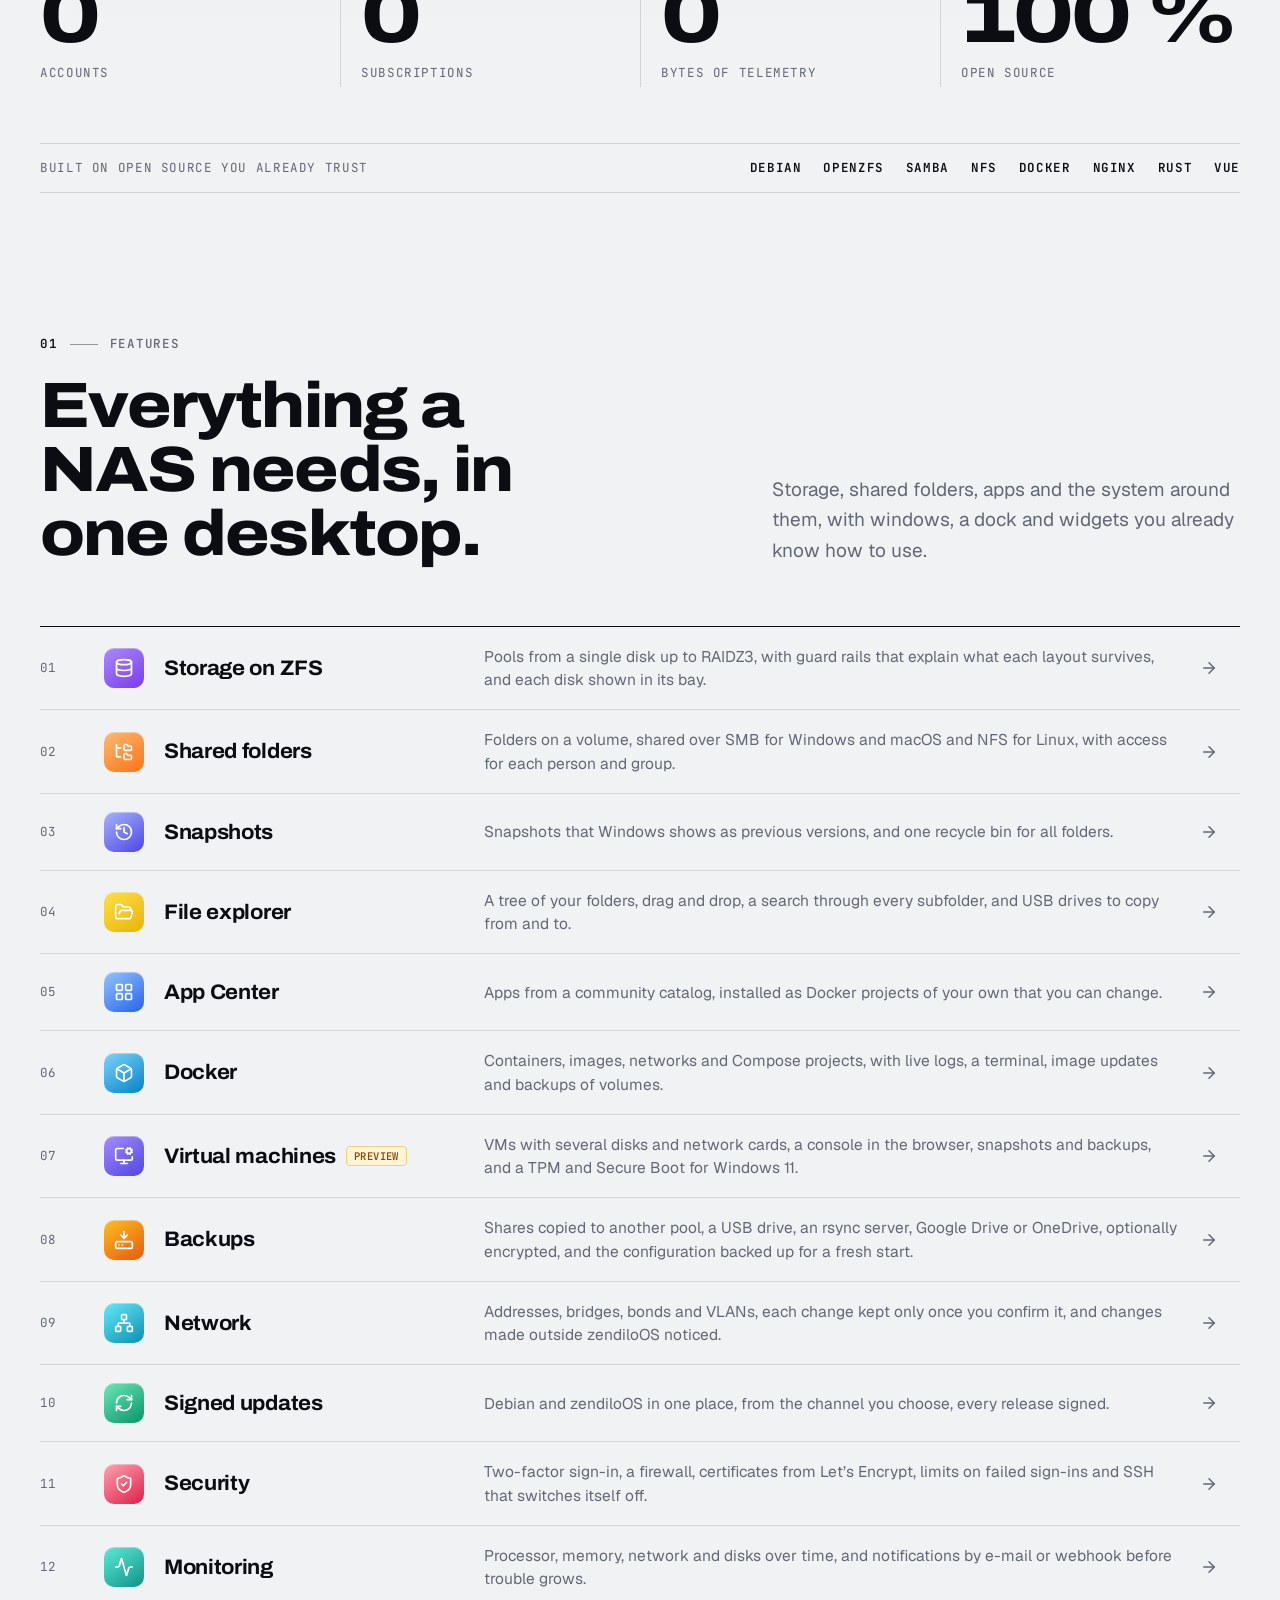
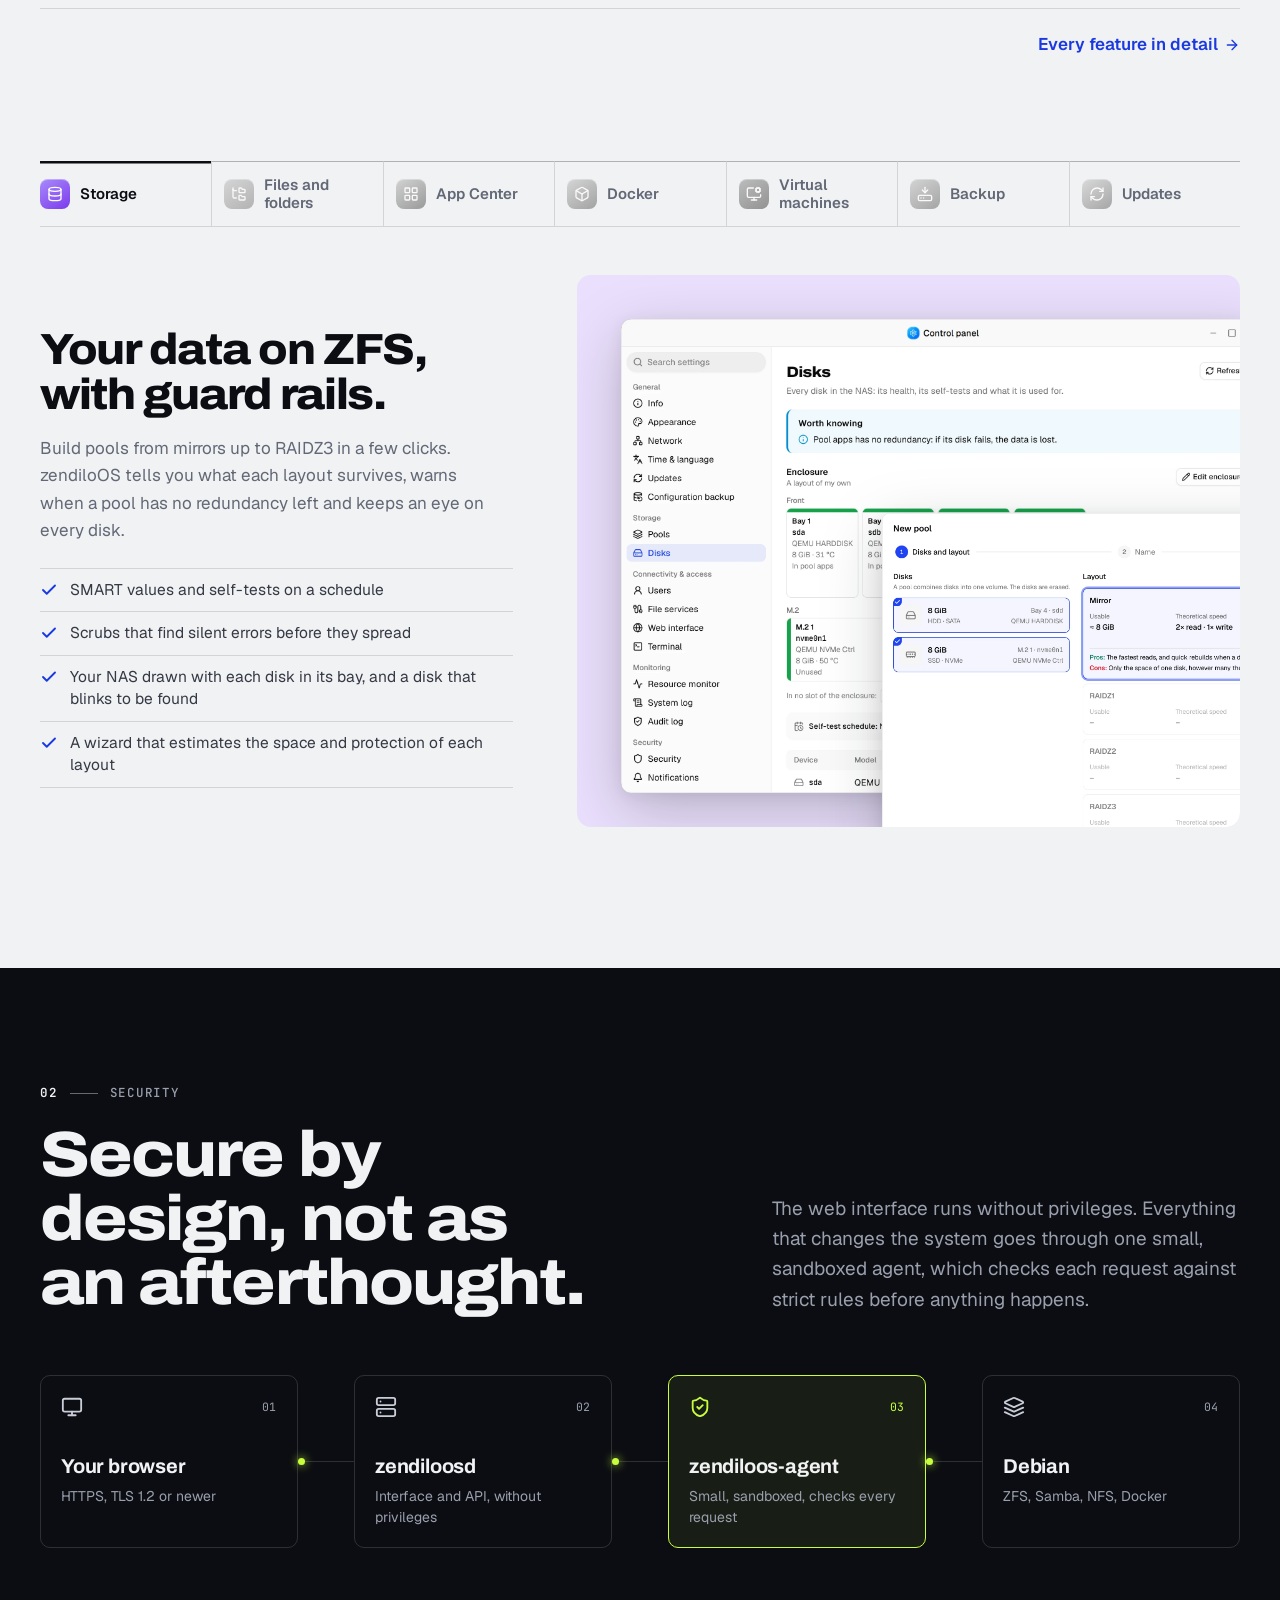
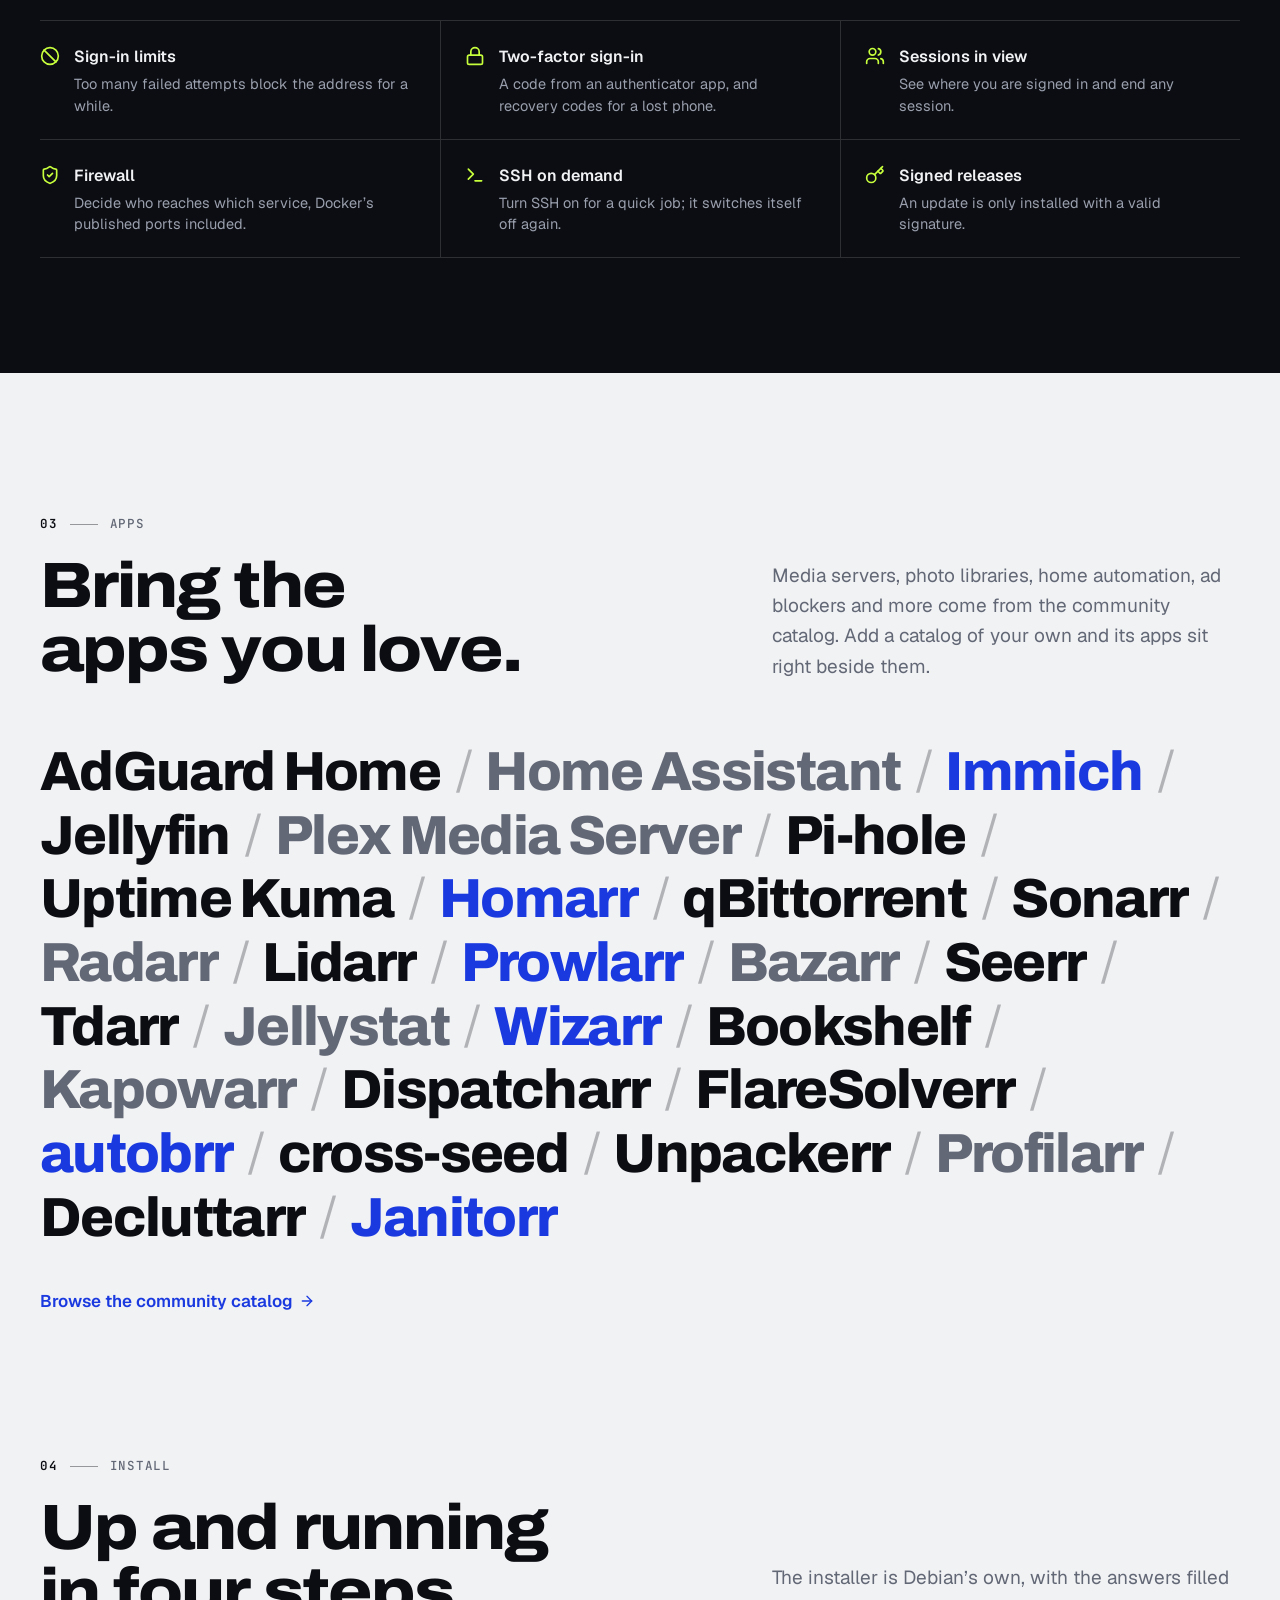
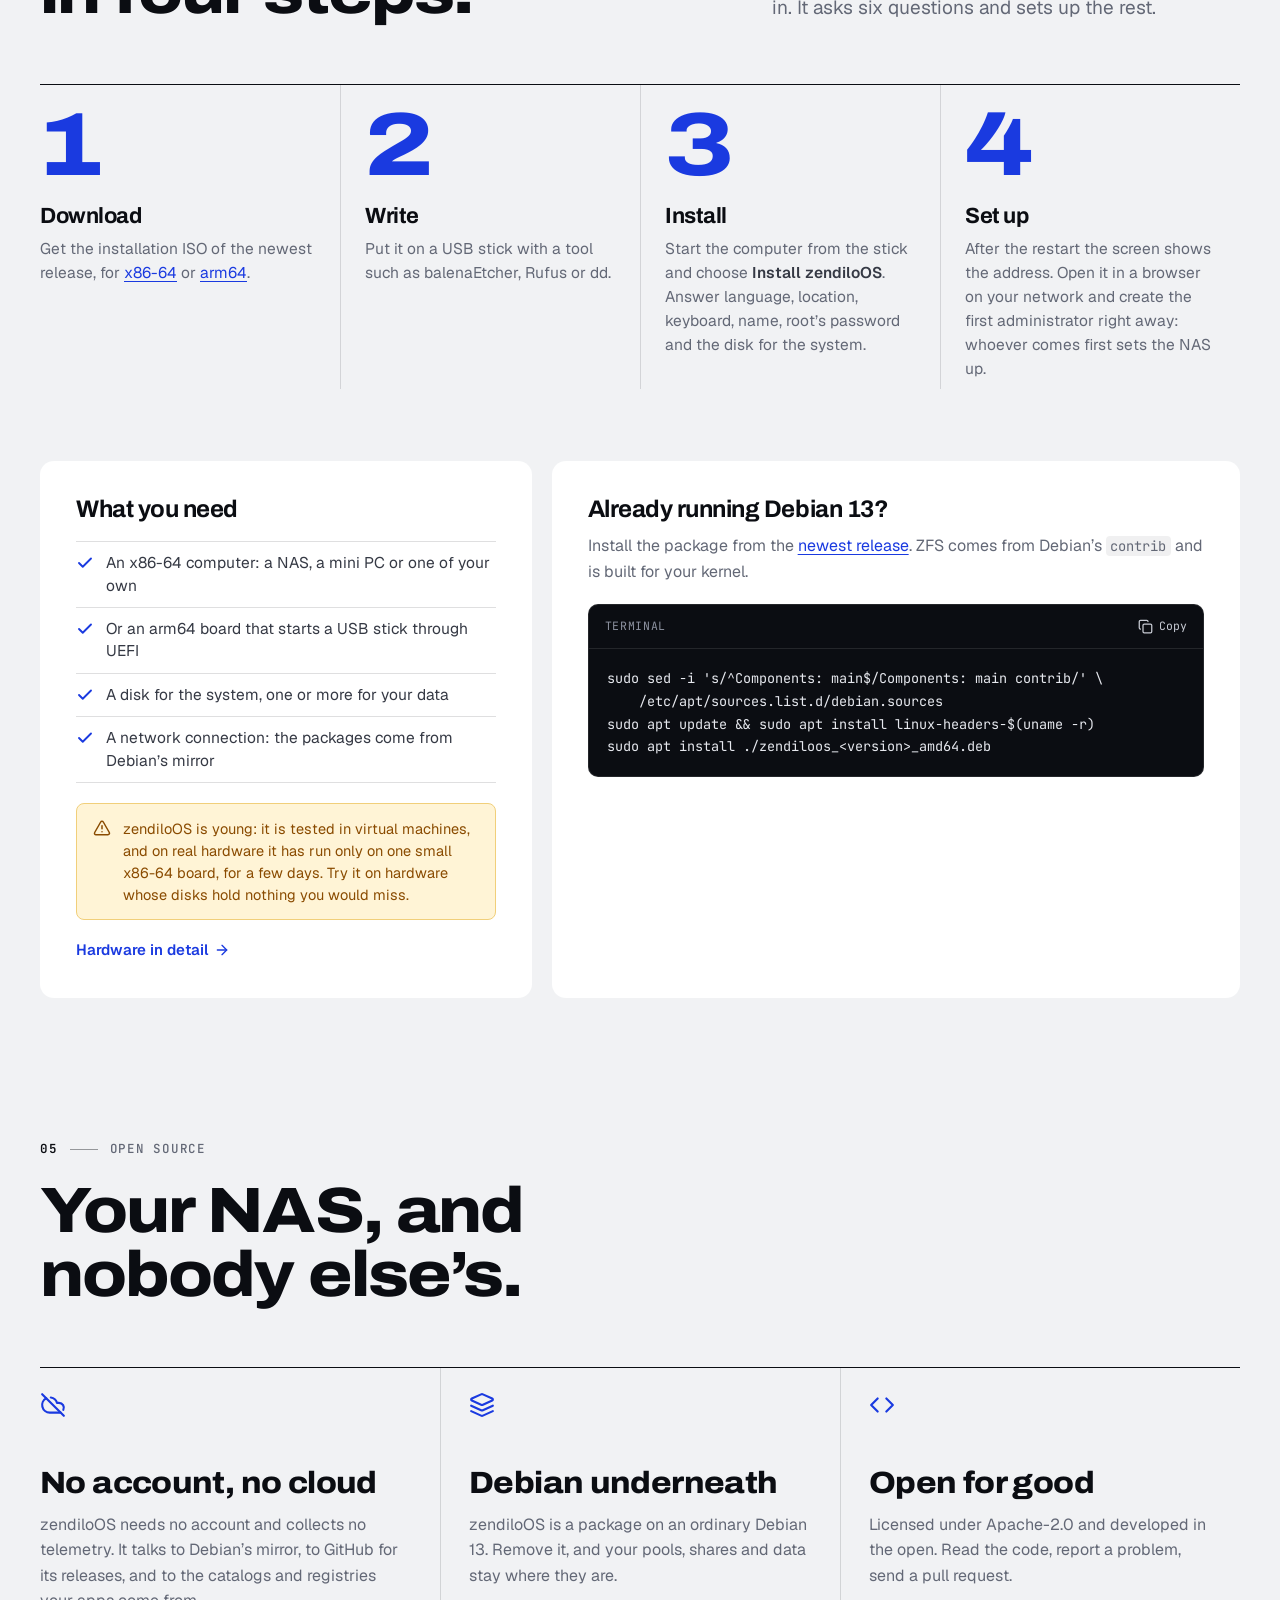
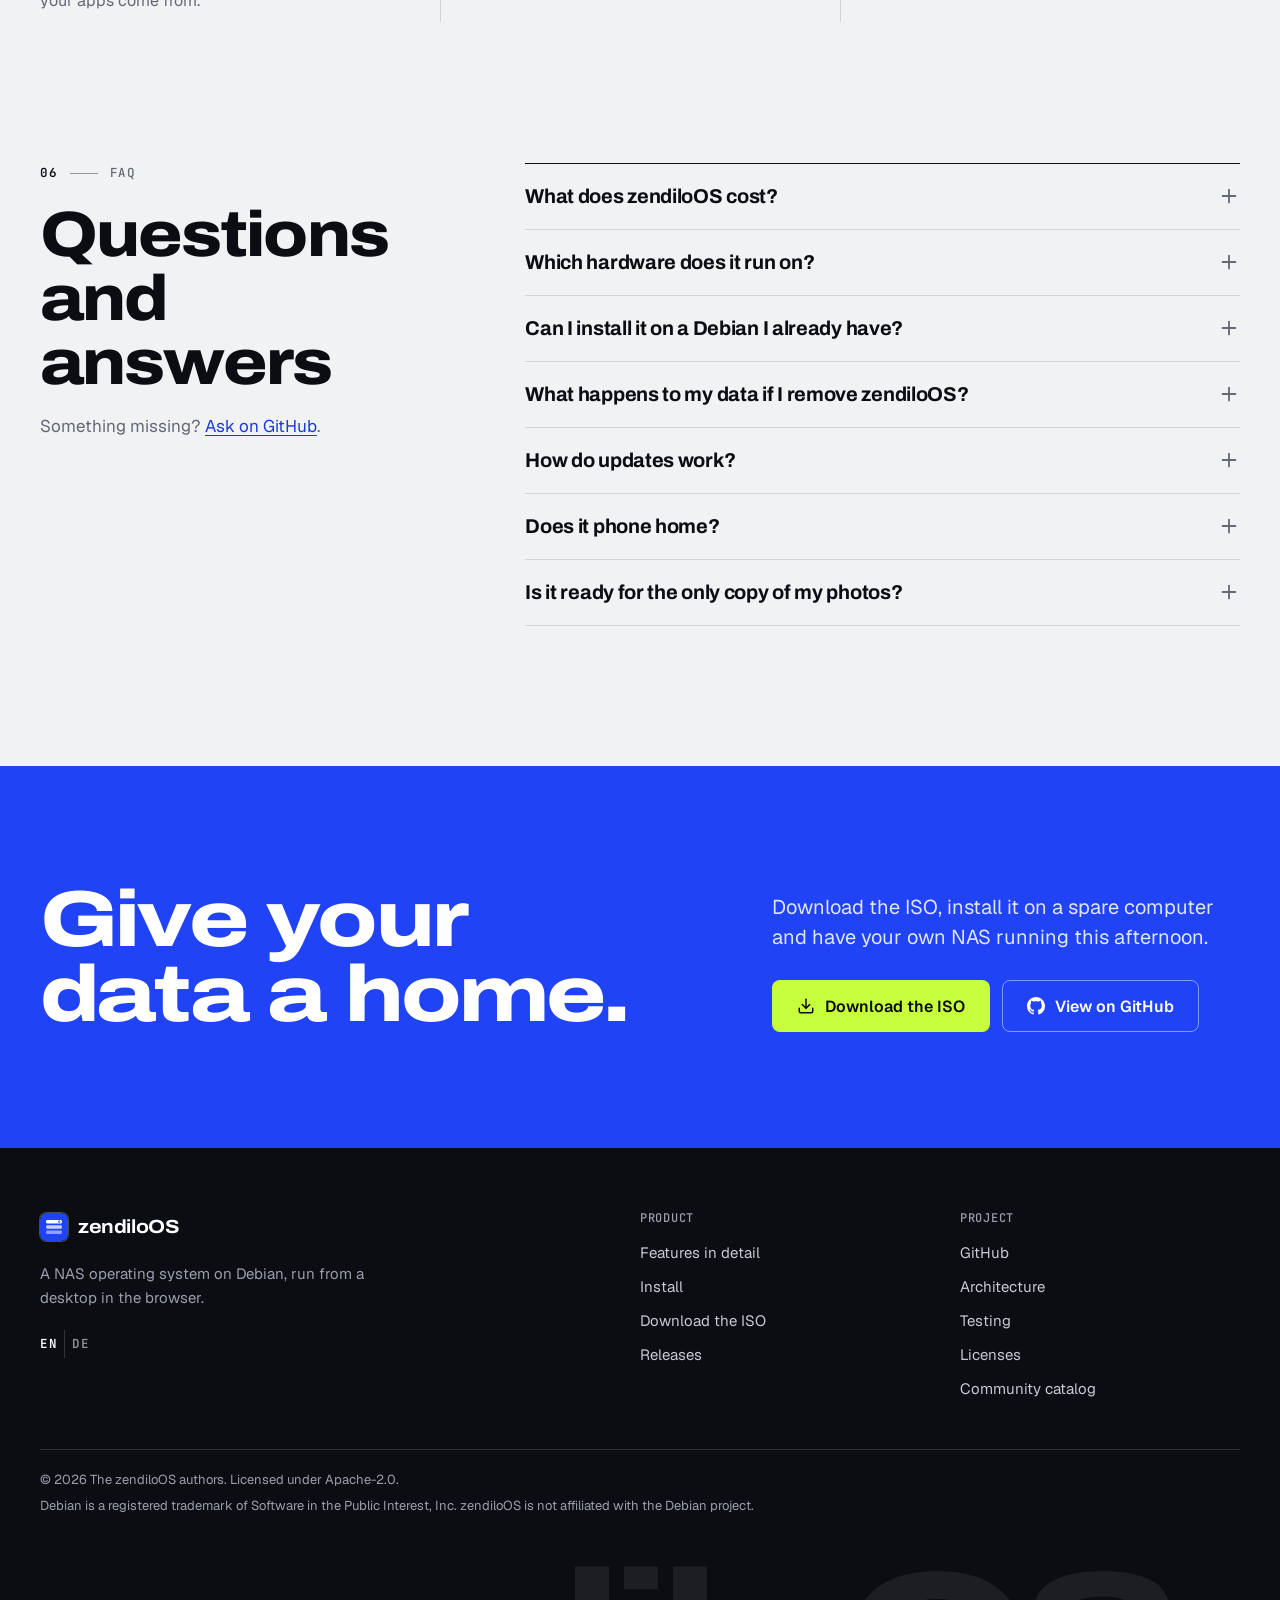
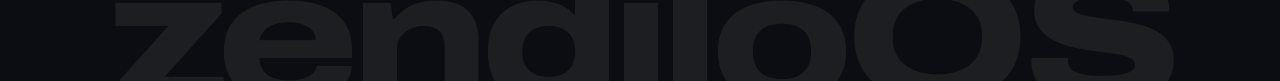
==== commit d2ff57c3: "Show the look of 0.5.0: the desktop, files, disks, the pool wizard, apps, Docker and updates anew Se" ====
--- a/index.html
+++ b/index.html
@@ -246,7 +246,7 @@
             <p>Once a day zendiloOS looks for updates: Debian’s packages and new releases of zendiloOS itself. You decide when to install them, and the NAS only restarts when you say so.</p>
             <ul class="checks"><li><svg class="i" width="18" height="18" viewBox="0 0 24 24" fill="none" stroke="currentColor" stroke-width="2" stroke-linecap="round" stroke-linejoin="round" aria-hidden="true"><path d="M20 6 9 17l-5-5"/></svg><span>Stable, test or development: the channel is yours to choose</span></li><li><svg class="i" width="18" height="18" viewBox="0 0 24 24" fill="none" stroke="currentColor" stroke-width="2" stroke-linecap="round" stroke-linejoin="round" aria-hidden="true"><path d="M20 6 9 17l-5-5"/></svg><span>Every release signed and verified before it is installed</span></li><li><svg class="i" width="18" height="18" viewBox="0 0 24 24" fill="none" stroke="currentColor" stroke-width="2" stroke-linecap="round" stroke-linejoin="round" aria-hidden="true"><path d="M20 6 9 17l-5-5"/></svg><span>ZFS checked against a new kernel before you restart</span></li><li><svg class="i" width="18" height="18" viewBox="0 0 24 24" fill="none" stroke="currentColor" stroke-width="2" stroke-linecap="round" stroke-linejoin="round" aria-hidden="true"><path d="M20 6 9 17l-5-5"/></svg><span>A kernel without its ZFS module never started: GRUB keeps one that has it </span></li></ul>
           </div>
-          <div class="stage" style="--c1:#6ee7b7;--c2:#059669"><picture class=""><source srcset="assets/img/updates-dark.webp" media="(prefers-color-scheme: dark)"><img src="assets/img/updates-light.webp" width="2064" height="1520" alt="Updates in the control panel: zendiloOS 0.5.0~rc.1 installed; the newest kernel has no ZFS module yet, so the NAS keeps starting the one before." loading="lazy" decoding="async"></picture></div>
+          <div class="stage" style="--c1:#6ee7b7;--c2:#059669"><picture class=""><source srcset="assets/img/updates-dark.webp" media="(prefers-color-scheme: dark)"><img src="assets/img/updates-light.webp" width="2064" height="1520" alt="Updates in the control panel: zendiloOS 0.5.0 installed from the stable channel, the steps of the last update done, and everything current." loading="lazy" decoding="async"></picture></div>
         </article>
       </div>
     </div>
